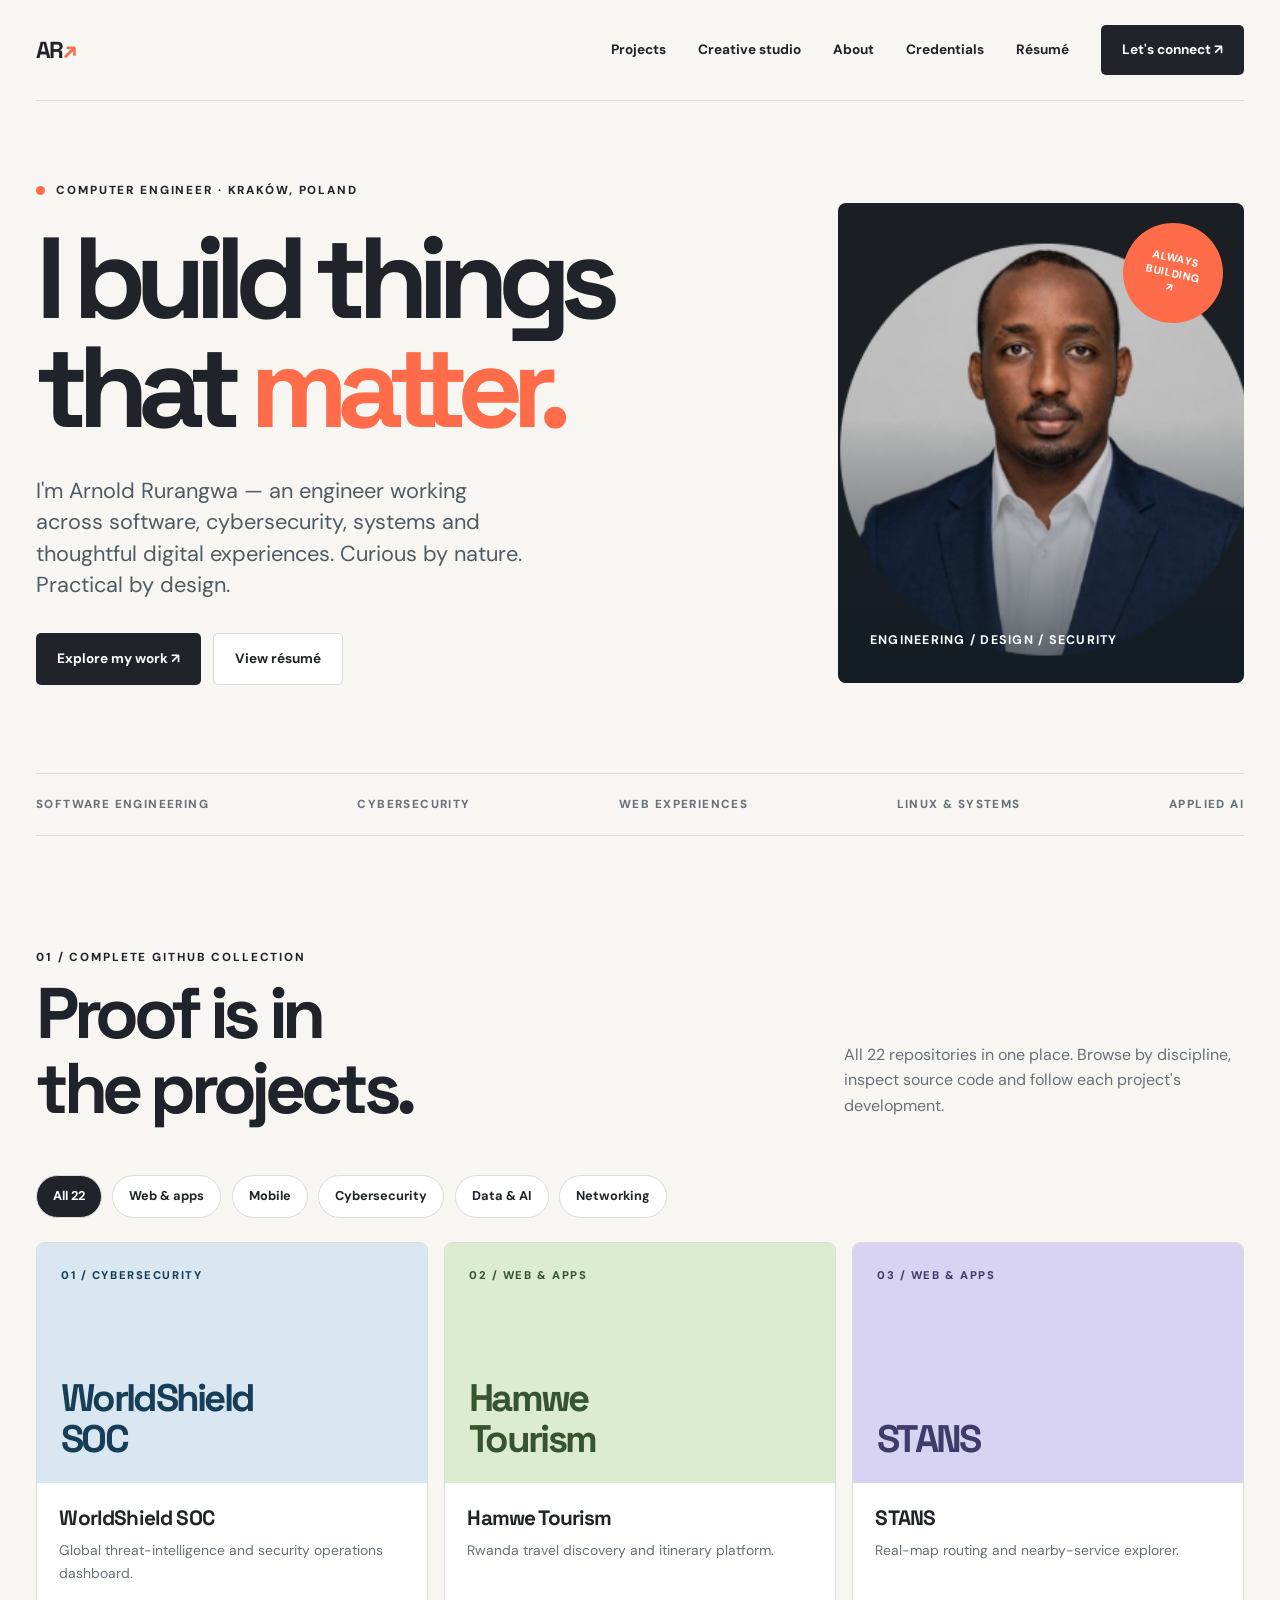
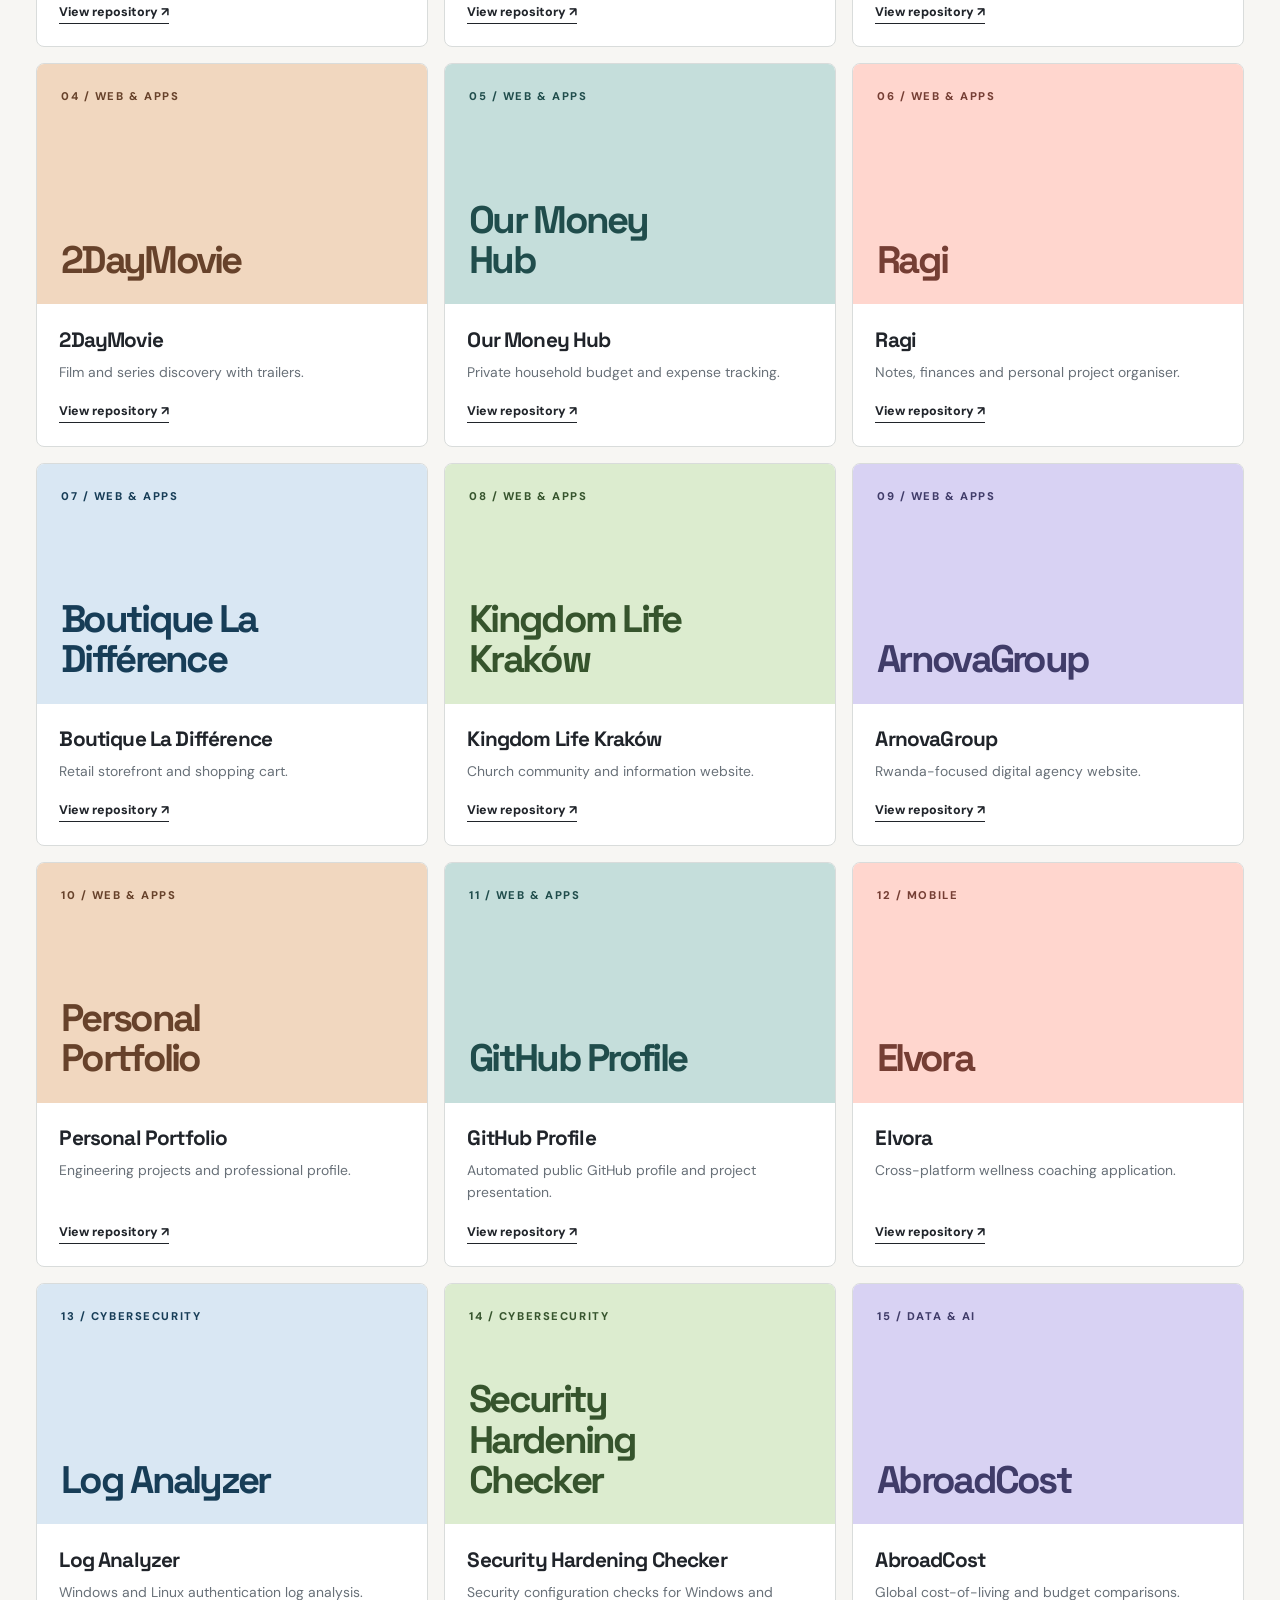
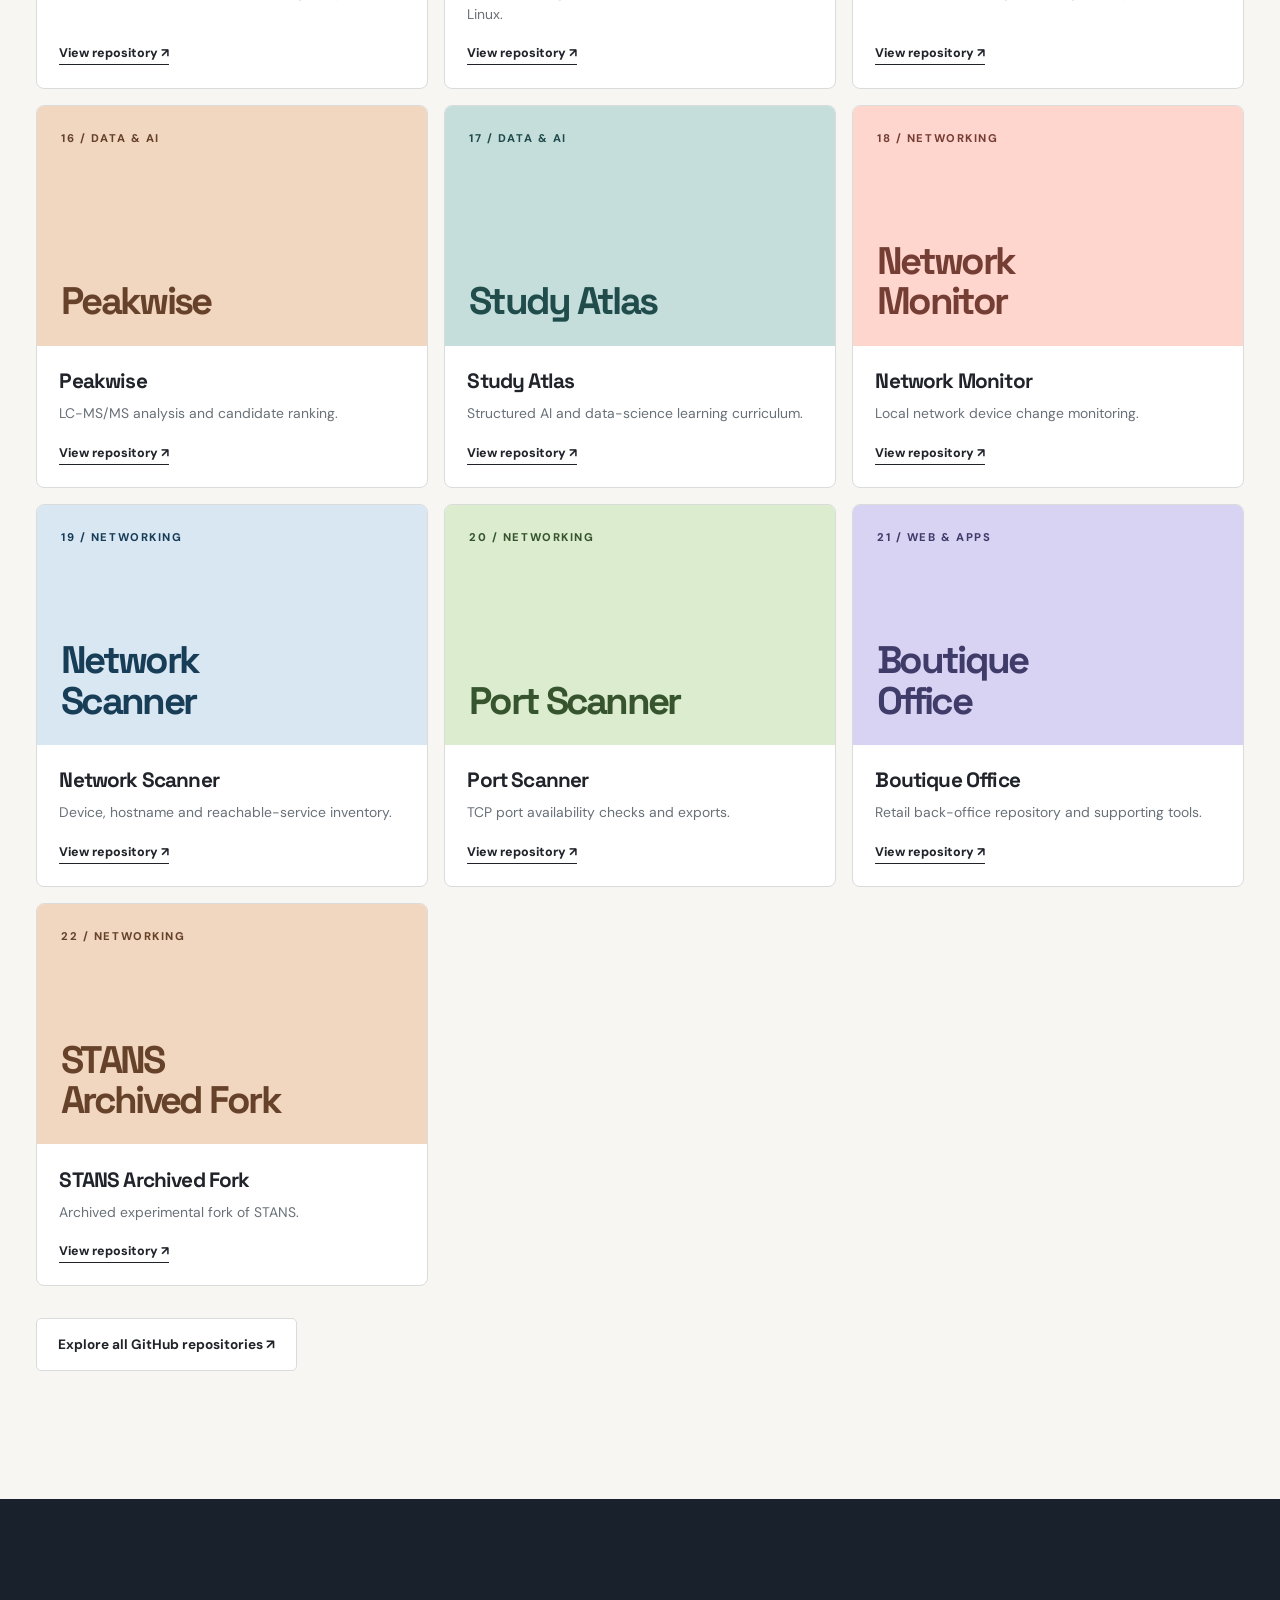
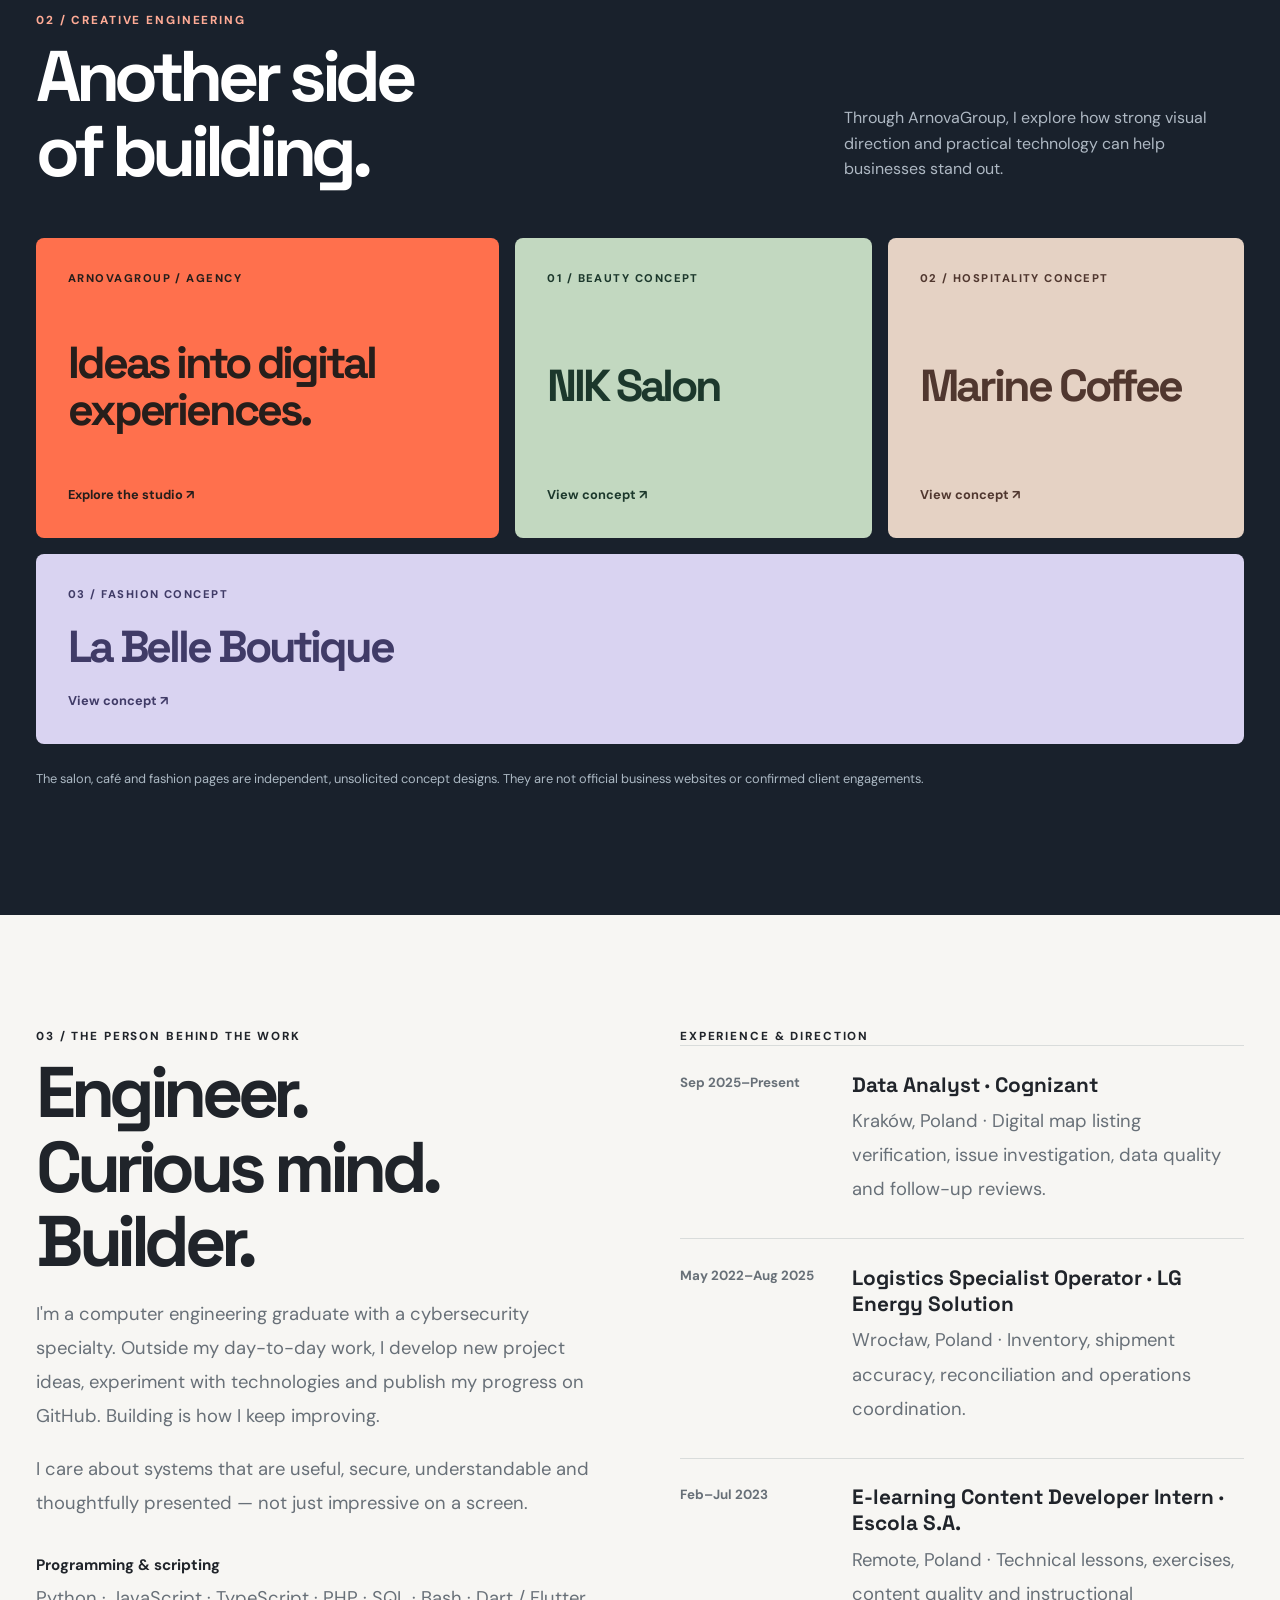
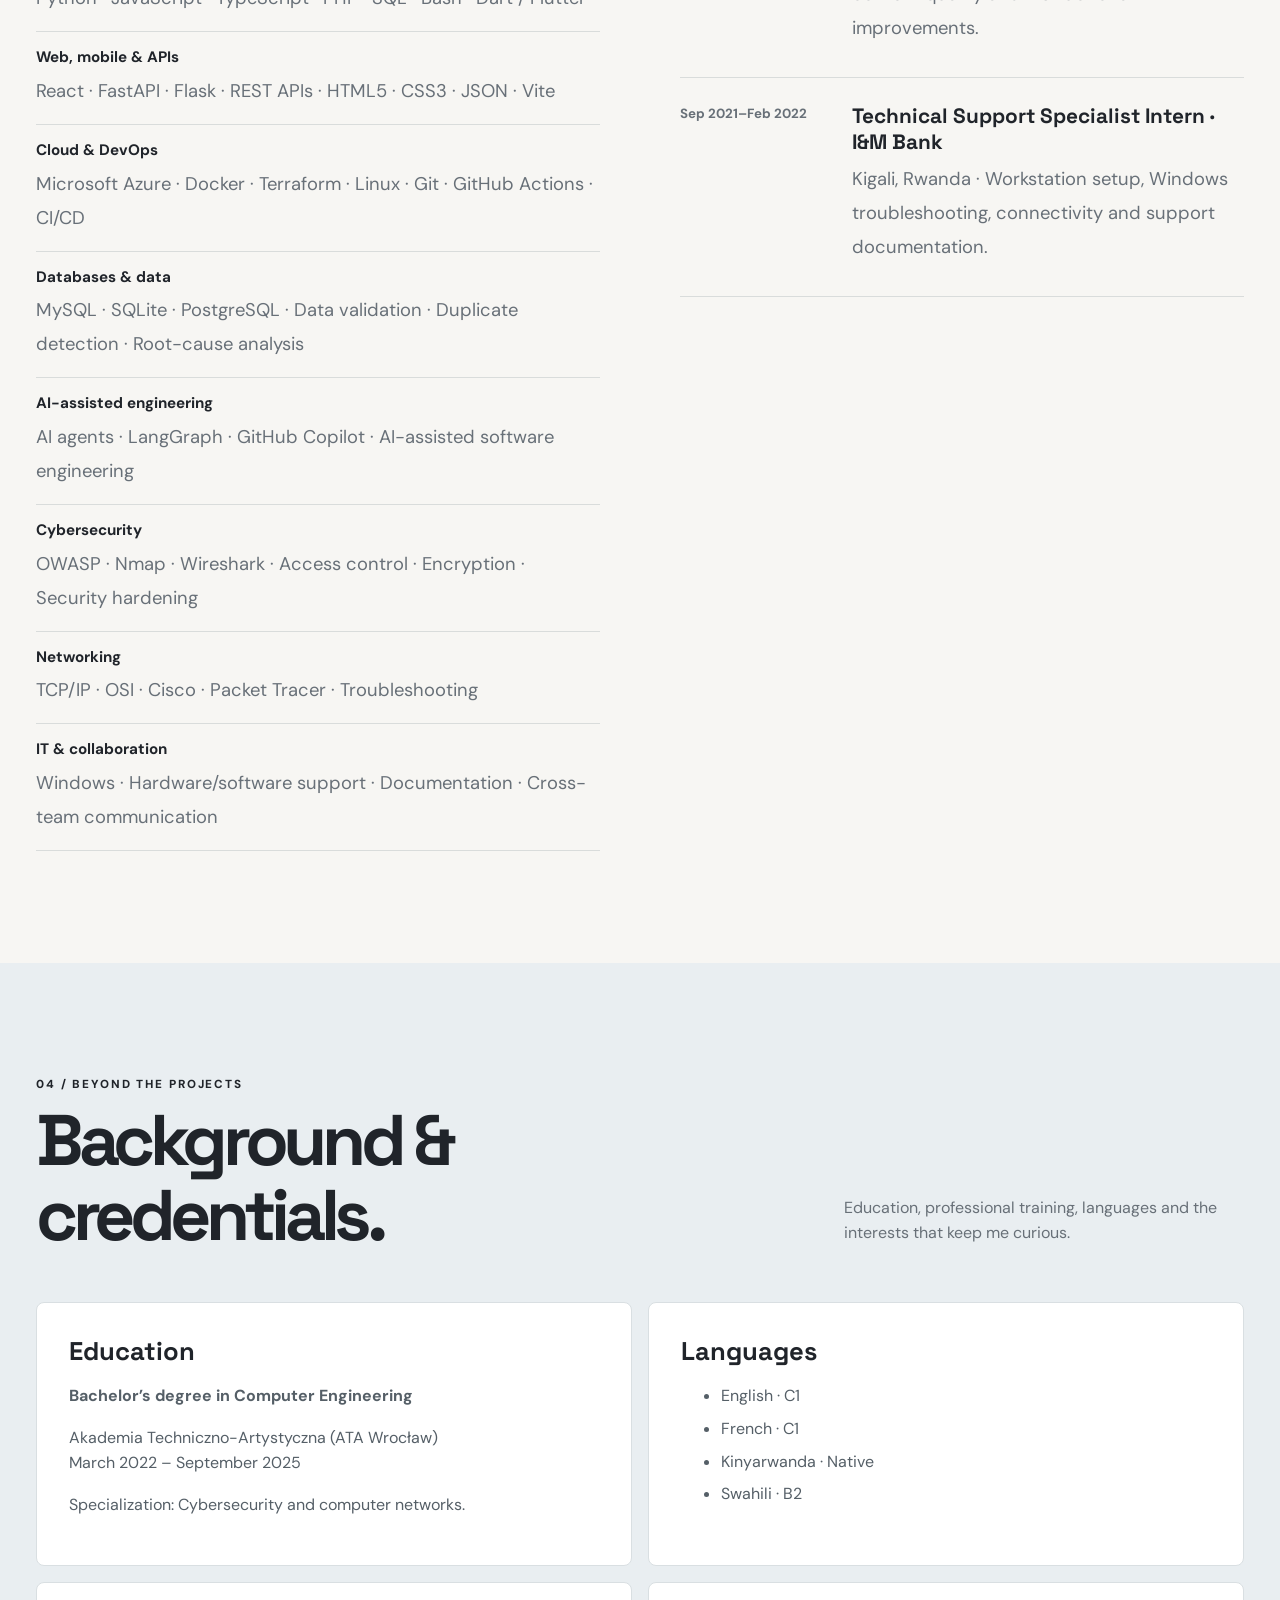
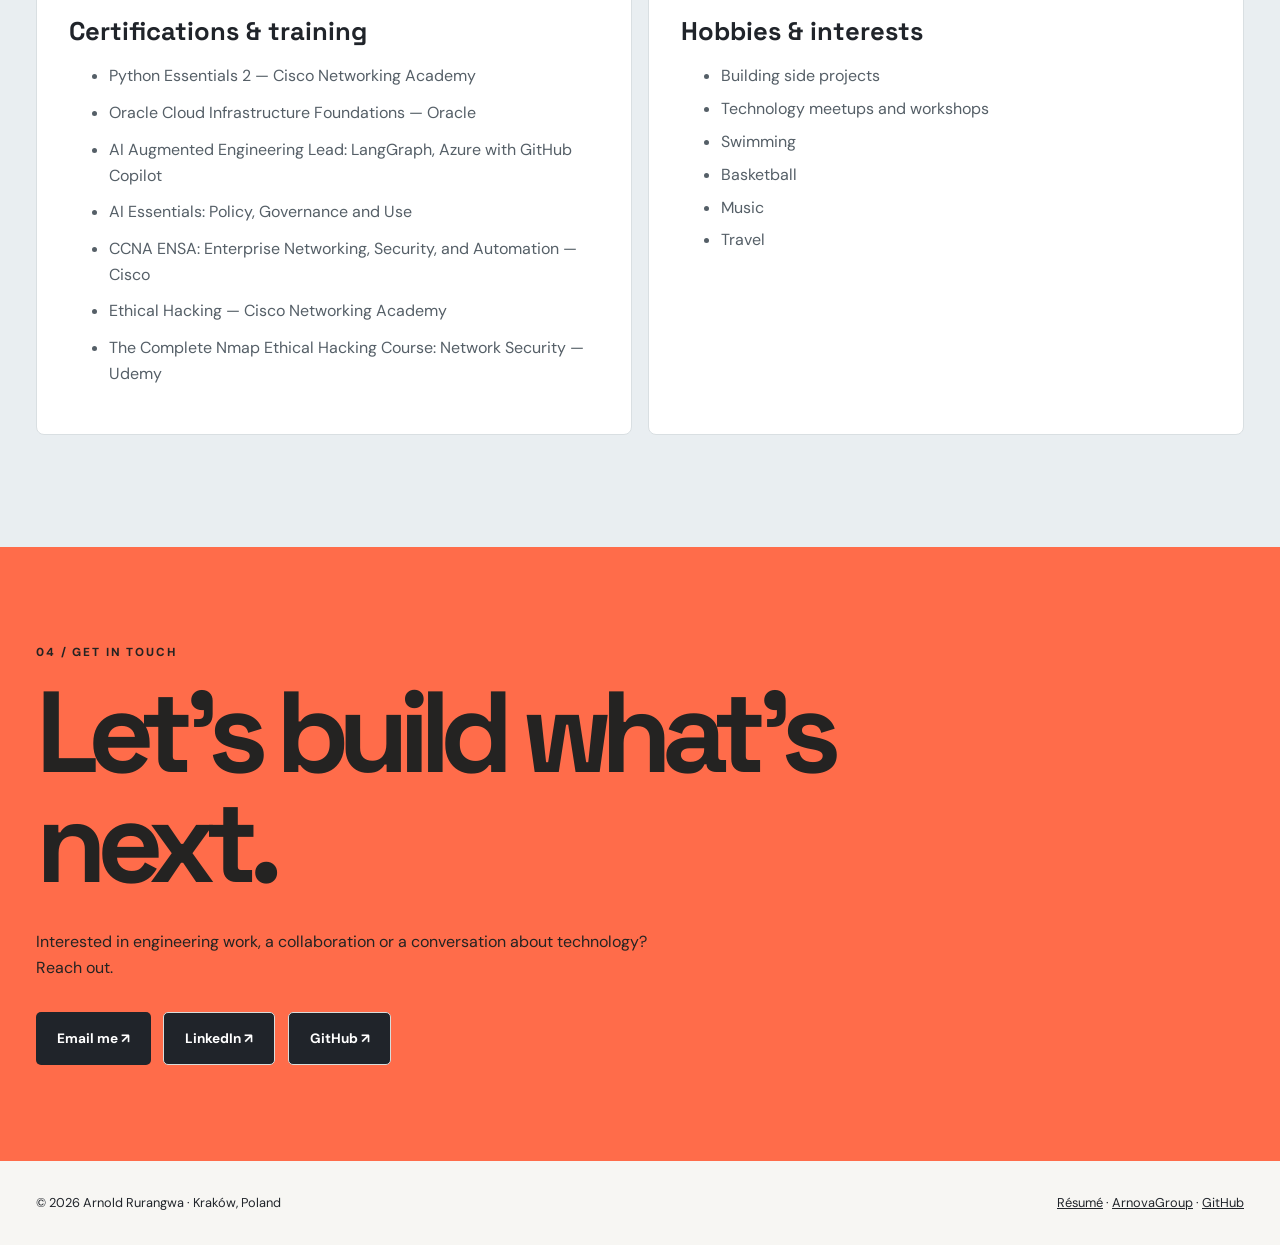
==== index.html @ db5818a6 "feat: complete 22-project portfolio, verified CV experience, skills, education, certificates and int" ====
<!doctype html><html lang="en"><head><meta charset="utf-8"><meta name="viewport" content="width=device-width,initial-scale=1"><meta name="theme-color" content="#f7f6f3"><meta name="description" content="Arnold Rurangwa — computer engineer, software builder and cybersecurity-focused problem solver in Kraków."><meta name="referrer" content="strict-origin-when-cross-origin"><title>Arnold Rurangwa — Engineer, builder, problem solver</title><link rel="icon" href="./assets/logo.png"><link rel="canonical" href="https://arnold-rg.github.io/arnold-portfolio/"><meta property="og:title" content="Arnold Rurangwa — Engineer & Builder"><meta property="og:description" content="Software engineering, security and digital products. Explore selected work and experience.">
<style>.filters{display:flex;flex-wrap:wrap;gap:.65rem;margin:0 0 1.5rem}.filter{border:1px solid var(--line);border-radius:100px;background:white;color:var(--ink);padding:.65rem 1rem;font-weight:700;font-size:.8rem}.filter.active,.filter:hover{background:var(--ink);color:white}.project[hidden]{display:none}.skill-groups{display:grid;gap:.75rem;margin-top:2rem}.skill-group{border-bottom:1px solid var(--line);padding-bottom:.75rem}.skill-group strong{font-size:.95rem}.skill-group p{font-size:.87rem;margin:.25rem 0}.extras{background:#e9eef1}.extra-grid{display:grid;grid-template-columns:repeat(2,1fr);gap:1rem}.extra-panel{background:white;border:1px solid #d9dfe2;border-radius:8px;padding:2rem}.extra-panel h3{font:700 1.6rem 'Space Grotesk';margin:0 0 1rem}.extra-panel p,.extra-panel li{color:#555f67}.extra-panel li{margin:.45rem 0}.certificates li{margin:.7rem 0}@media(max-width:650px){.extra-grid{grid-template-columns:1fr}.extra-panel{padding:1.4rem}}</style><style>
@import url('https://fonts.googleapis.com/css2?family=DM+Sans:wght@400;500;600;700&family=Space+Grotesk:wght@400;500;600;700&display=swap');
:root{--bg:#f7f6f3;--ink:#20242a;--muted:#687078;--line:#d9dcdb;--accent:#ff6c4a;--navy:#19212c;--blue:#d9e8fa}*{box-sizing:border-box}html{scroll-behavior:smooth}body{margin:0;background:var(--bg);color:var(--ink);font:400 16px/1.6 'DM Sans',Arial,sans-serif}a{color:inherit;text-decoration:none}button{font:inherit;cursor:pointer}img{display:block;max-width:100%}.wrap{width:min(1300px,calc(100% - 72px));margin:auto}.skip{position:absolute;left:-9999px}.skip:focus{left:1rem;top:1rem;padding:1rem;background:white;z-index:5}.nav{display:flex;align-items:center;justify-content:space-between;gap:2rem;padding:1.55rem 0;border-bottom:1px solid var(--line)}.mark{font:700 1.45rem 'Space Grotesk';letter-spacing:-.07em}.mark span{color:var(--accent)}.nav-links{display:flex;gap:2rem;align-items:center;font-size:.85rem;font-weight:700}.nav-links a:hover{color:#d95536}.button{display:inline-flex;align-items:center;justify-content:center;gap:.5rem;background:var(--ink);color:#fff;border-radius:5px;padding:.9rem 1.3rem;font-size:.85rem;font-weight:700;transition:transform .2s}.button:hover{transform:translateY(-3px)}.button-light{background:white;color:var(--ink);border:1px solid var(--line)}.hero{padding:5rem 0 5.5rem}.eyebrow{font-size:.73rem;font-weight:800;text-transform:uppercase;letter-spacing:.16em;display:flex;align-items:center;gap:.7rem}.signal{width:9px;height:9px;background:var(--accent);border-radius:50%}.hero-grid{display:grid;grid-template-columns:1.3fr .7fr;gap:3rem;align-items:center}.hero h1{font:700 clamp(4.2rem,9vw,9.5rem)/.95 'Space Grotesk',Arial,sans-serif;letter-spacing:-.095em;margin:1.5rem 0 2rem}.hero h1 span{color:var(--accent)}.hero-lede{font-size:clamp(1.12rem,1.7vw,1.5rem);max-width:31rem;line-height:1.45;color:#515b63}.hero-actions{display:flex;flex-wrap:wrap;gap:.8rem;margin-top:2rem}.portrait-frame{position:relative;background:#d8e7ec;border-radius:8px;overflow:hidden;min-height:480px;display:flex;align-items:end}.portrait-frame img{width:100%;height:100%;min-height:480px;object-fit:cover;object-position:center top;position:absolute;inset:0}.portrait-frame:after{content:"";position:absolute;inset:45% 0 0;background:linear-gradient(transparent,#111b25bb)}.portrait-label{position:relative;z-index:1;color:white;padding:2rem;font-size:.78rem;font-weight:700;letter-spacing:.1em;text-transform:uppercase}.hero-stamp{position:absolute;z-index:2;right:1.3rem;top:1.3rem;background:var(--accent);color:#fff;border-radius:100px;width:100px;height:100px;display:grid;place-items:center;text-align:center;transform:rotate(12deg);font-size:.67rem;line-height:1.35;letter-spacing:.07em;font-weight:800}.ticker{display:flex;justify-content:space-between;gap:1rem;flex-wrap:wrap;border-block:1px solid var(--line);padding:1.3rem 0;font-size:.73rem;font-weight:800;letter-spacing:.12em;text-transform:uppercase;color:var(--muted)}.section{padding:7rem 0}.section-top{display:flex;align-items:end;justify-content:space-between;gap:3rem;margin-bottom:2.5rem}.section h2{font:700 clamp(3rem,5.6vw,6rem)/1.04 'Space Grotesk';letter-spacing:-.075em;margin:.6rem 0}.section-top p{max-width:25rem;color:var(--muted)}.projects{display:grid;grid-template-columns:repeat(3,minmax(0,1fr));gap:1rem}.project{display:flex;flex-direction:column;border:1px solid var(--line);border-radius:8px;overflow:hidden;background:white;transition:transform .2s,box-shadow .2s}.project:hover{transform:translateY(-5px);box-shadow:0 18px 40px #20242a12}.project-art{min-height:240px;padding:1.5rem;display:flex;flex-direction:column;justify-content:space-between;overflow:hidden}.project-art small{font-weight:800;font-size:.7rem;letter-spacing:.14em}.project-art strong{font:700 clamp(2.2rem,3vw,3.8rem)/1.05 'Space Grotesk';letter-spacing:-.07em;max-width:10ch}.c1{background:#d9e7f3;color:#173d57}.c2{background:#dceccf;color:#36542d}.c3{background:#d8d2f3;color:#403c69}.c4{background:#f1d7bf;color:#67422b}.c5{background:#c5dedb;color:#204d4c}.c6{background:#ffd6ce;color:#753e34}.project-body{padding:1.4rem;flex:1;display:flex;flex-direction:column}.project-body h3{font:700 1.3rem 'Space Grotesk';letter-spacing:-.04em;margin:0}.project-body p{font-size:.87rem;color:var(--muted);margin:.5rem 0 1.2rem}.project-actions{margin-top:auto;display:flex;gap:1rem;font-size:.78rem;font-weight:800}.project-actions a{border-bottom:1px solid currentColor}.dark{background:var(--navy);color:white}.dark .section-top p,.dark .lede{color:#aeb8c3}.dark .eyebrow{color:#ffab96}.studio-grid{display:grid;grid-template-columns:1.3fr 1fr 1fr;gap:1rem}.studio-card{display:flex;flex-direction:column;justify-content:space-between;min-height:300px;border-radius:8px;padding:2rem;transition:transform .2s}.studio-card:hover{transform:translateY(-5px)}.studio-card small{font-size:.7rem;font-weight:800;letter-spacing:.13em;text-transform:uppercase}.studio-card strong{font:700 clamp(2rem,3.5vw,4.3rem)/1.04 'Space Grotesk';letter-spacing:-.07em}.studio-card span{font-size:.8rem;font-weight:700}.studio-card:nth-child(1){background:#ff704d;color:#261e1b}.studio-card:nth-child(2){background:#c2d8c0;color:#1c382c}.studio-card:nth-child(3){background:#e5d2c4;color:#50372f}.studio-card:nth-child(4){background:#d9d3f1;color:#403b67;grid-column:span 3;min-height:190px}.disclosure{color:#abb8c3;font-size:.8rem;margin-top:1.6rem}.about-grid{display:grid;grid-template-columns:1fr 1fr;gap:5rem}.about-grid p{font-size:1.15rem;color:var(--muted);line-height:1.85}.skill-list{display:flex;flex-wrap:wrap;gap:.6rem;margin-top:2rem}.skill-list span{padding:.65rem 1rem;border:1px solid var(--line);border-radius:4px;font-size:.8rem;font-weight:700}.timeline{border-top:1px solid var(--line)}.timeline-row{display:grid;grid-template-columns:150px 1fr;gap:1.4rem;padding:1.6rem 0;border-bottom:1px solid var(--line)}.timeline-row small{color:var(--muted);font-weight:700}.timeline-row h3{font:700 1.3rem 'Space Grotesk';margin:0}.timeline-row p{margin:.4rem 0;color:var(--muted)}.contact{background:var(--accent);color:#242322;padding:6rem 0}.contact h2{font:700 clamp(4rem,9vw,10rem)/.95 'Space Grotesk';letter-spacing:-.09em;margin:1rem 0 2rem;max-width:12ch}.contact .button{background:#20242a;color:white}.contact p{max-width:40rem}.footer{display:flex;justify-content:space-between;gap:2rem;flex-wrap:wrap;padding:2rem 0;font-size:.8rem}.footer a{text-decoration:underline}a:focus-visible{outline:3px solid #236bff;outline-offset:4px}@media(max-width:980px){.hero-grid,.about-grid{grid-template-columns:1fr 1fr;gap:2rem}.projects{grid-template-columns:repeat(2,1fr)}.studio-grid{grid-template-columns:repeat(2,1fr)}.studio-card:nth-child(4){grid-column:span 2}}@media(max-width:650px){.wrap{width:calc(100% - 32px)}.nav-links a:not(.button){display:none}.nav-links{gap:.7rem}.hero-grid,.about-grid,.projects,.studio-grid{grid-template-columns:1fr}.hero{padding:3rem 0}.hero h1{font-size:clamp(3.6rem,15vw,6rem)}.portrait-frame,.portrait-frame img{min-height:360px}.section{padding:4rem 0}.section-top{flex-direction:column;align-items:start;gap:1rem}.studio-card:nth-child(4){grid-column:auto}.studio-card{min-height:250px}.timeline-row{grid-template-columns:1fr;gap:.4rem}.contact{padding:4rem 0}.contact h2{font-size:clamp(3.5rem,13vw,6rem)}}@media(prefers-reduced-motion:reduce){html{scroll-behavior:auto}*,*:before,*:after{transition:none!important;animation:none!important}}
</style></head><body><a class="skip" href="#main">Skip to content</a><header class="wrap nav"><a class="mark" href="#top">AR<span>↗</span></a><nav class="nav-links" aria-label="Main navigation"><a href="#work">Projects</a><a href="#creative">Creative studio</a><a href="#about">About</a><a href="#credentials">Credentials</a><a href="./resume.html">Résumé</a><a class="button" href="#contact">Let's connect ↗</a></nav></header><main id="main"><section class="wrap hero" id="top"><div class="eyebrow"><span class="signal"></span>Computer engineer · Kraków, Poland</div><div class="hero-grid"><div><h1>I build things that <span>matter.</span></h1><p class="hero-lede">I'm Arnold Rurangwa — an engineer working across software, cybersecurity, systems and thoughtful digital experiences. Curious by nature. Practical by design.</p><div class="hero-actions"><a class="button" href="#work">Explore my work ↗</a><a class="button button-light" href="./resume.html">View résumé</a></div></div><div class="portrait-frame"><img src="./assets/portrait.png" alt="Portrait of Arnold Rurangwa" loading="eager"><div class="hero-stamp">ALWAYS<br>BUILDING<br>↗</div><div class="portrait-label">Engineering / Design / Security</div></div></div></section><div class="wrap ticker"><span>Software engineering</span><span>Cybersecurity</span><span>Web experiences</span><span>Linux & systems</span><span>Applied AI</span></div><section class="wrap section" id="work"><div class="section-top"><div><div class="eyebrow">01 / Complete GitHub collection</div><h2>Proof is in<br>the projects.</h2></div><p>All 22 repositories in one place. Browse by discipline, inspect source code and follow each project's development.</p></div><div class="filters" role="group" aria-label="Filter projects"><button class="filter active" type="button" data-filter="All" aria-pressed="true">All 22</button><button class="filter" type="button" data-filter="Web & apps" aria-pressed="false">Web & apps</button><button class="filter" type="button" data-filter="Mobile" aria-pressed="false">Mobile</button><button class="filter" type="button" data-filter="Cybersecurity" aria-pressed="false">Cybersecurity</button><button class="filter" type="button" data-filter="Data & AI" aria-pressed="false">Data & AI</button><button class="filter" type="button" data-filter="Networking" aria-pressed="false">Networking</button></div><div class="projects"><article class="project" data-category="Cybersecurity"><div class="project-art c1"><small>01 / CYBERSECURITY</small><strong>WorldShield SOC</strong></div><div class="project-body"><h3>WorldShield SOC</h3><p>Global threat-intelligence and security operations dashboard.</p><div class="project-actions"><a href="https://github.com/Arnold-RG/worldshield-soc" target="_blank" rel="noopener noreferrer">View repository ↗</a></div></div></article><article class="project" data-category="Web &amp; apps"><div class="project-art c2"><small>02 / WEB &amp; APPS</small><strong>Hamwe Tourism</strong></div><div class="project-body"><h3>Hamwe Tourism</h3><p>Rwanda travel discovery and itinerary platform.</p><div class="project-actions"><a href="https://github.com/Arnold-RG/hamwe" target="_blank" rel="noopener noreferrer">View repository ↗</a></div></div></article><article class="project" data-category="Web &amp; apps"><div class="project-art c3"><small>03 / WEB &amp; APPS</small><strong>STANS</strong></div><div class="project-body"><h3>STANS</h3><p>Real-map routing and nearby-service explorer.</p><div class="project-actions"><a href="https://github.com/Arnold-RG/STANS" target="_blank" rel="noopener noreferrer">View repository ↗</a></div></div></article><article class="project" data-category="Web &amp; apps"><div class="project-art c4"><small>04 / WEB &amp; APPS</small><strong>2DayMovie</strong></div><div class="project-body"><h3>2DayMovie</h3><p>Film and series discovery with trailers.</p><div class="project-actions"><a href="https://github.com/Arnold-RG/2daymovie" target="_blank" rel="noopener noreferrer">View repository ↗</a></div></div></article><article class="project" data-category="Web &amp; apps"><div class="project-art c5"><small>05 / WEB &amp; APPS</small><strong>Our Money Hub</strong></div><div class="project-body"><h3>Our Money Hub</h3><p>Private household budget and expense tracking.</p><div class="project-actions"><a href="https://github.com/Arnold-RG/our-money-hub" target="_blank" rel="noopener noreferrer">View repository ↗</a></div></div></article><article class="project" data-category="Web &amp; apps"><div class="project-art c6"><small>06 / WEB &amp; APPS</small><strong>Ragi</strong></div><div class="project-body"><h3>Ragi</h3><p>Notes, finances and personal project organiser.</p><div class="project-actions"><a href="https://github.com/Arnold-RG/ragi" target="_blank" rel="noopener noreferrer">View repository ↗</a></div></div></article><article class="project" data-category="Web &amp; apps"><div class="project-art c1"><small>07 / WEB &amp; APPS</small><strong>Boutique La Différence</strong></div><div class="project-body"><h3>Boutique La Différence</h3><p>Retail storefront and shopping cart.</p><div class="project-actions"><a href="https://github.com/Arnold-RG/Boutique-la-difference" target="_blank" rel="noopener noreferrer">View repository ↗</a></div></div></article><article class="project" data-category="Web &amp; apps"><div class="project-art c2"><small>08 / WEB &amp; APPS</small><strong>Kingdom Life Kraków</strong></div><div class="project-body"><h3>Kingdom Life Kraków</h3><p>Church community and information website.</p><div class="project-actions"><a href="https://github.com/Arnold-RG/kingdom-life-krakow" target="_blank" rel="noopener noreferrer">View repository ↗</a></div></div></article><article class="project" data-category="Web &amp; apps"><div class="project-art c3"><small>09 / WEB &amp; APPS</small><strong>ArnovaGroup</strong></div><div class="project-body"><h3>ArnovaGroup</h3><p>Rwanda-focused digital agency website.</p><div class="project-actions"><a href="https://github.com/Arnold-RG/vira" target="_blank" rel="noopener noreferrer">View repository ↗</a></div></div></article><article class="project" data-category="Web &amp; apps"><div class="project-art c4"><small>10 / WEB &amp; APPS</small><strong>Personal Portfolio</strong></div><div class="project-body"><h3>Personal Portfolio</h3><p>Engineering projects and professional profile.</p><div class="project-actions"><a href="https://github.com/Arnold-RG/arnold-portfolio" target="_blank" rel="noopener noreferrer">View repository ↗</a></div></div></article><article class="project" data-category="Web &amp; apps"><div class="project-art c5"><small>11 / WEB &amp; APPS</small><strong>GitHub Profile</strong></div><div class="project-body"><h3>GitHub Profile</h3><p>Automated public GitHub profile and project presentation.</p><div class="project-actions"><a href="https://github.com/Arnold-RG/Arnold-RG" target="_blank" rel="noopener noreferrer">View repository ↗</a></div></div></article><article class="project" data-category="Mobile"><div class="project-art c6"><small>12 / MOBILE</small><strong>Elvora</strong></div><div class="project-body"><h3>Elvora</h3><p>Cross-platform wellness coaching application.</p><div class="project-actions"><a href="https://github.com/Arnold-RG/elvora" target="_blank" rel="noopener noreferrer">View repository ↗</a></div></div></article><article class="project" data-category="Cybersecurity"><div class="project-art c1"><small>13 / CYBERSECURITY</small><strong>Log Analyzer</strong></div><div class="project-body"><h3>Log Analyzer</h3><p>Windows and Linux authentication log analysis.</p><div class="project-actions"><a href="https://github.com/Arnold-RG/log-analyzer" target="_blank" rel="noopener noreferrer">View repository ↗</a></div></div></article><article class="project" data-category="Cybersecurity"><div class="project-art c2"><small>14 / CYBERSECURITY</small><strong>Security Hardening Checker</strong></div><div class="project-body"><h3>Security Hardening Checker</h3><p>Security configuration checks for Windows and Linux.</p><div class="project-actions"><a href="https://github.com/Arnold-RG/security-hardening-checker" target="_blank" rel="noopener noreferrer">View repository ↗</a></div></div></article><article class="project" data-category="Data &amp; AI"><div class="project-art c3"><small>15 / DATA &amp; AI</small><strong>AbroadCost</strong></div><div class="project-body"><h3>AbroadCost</h3><p>Global cost-of-living and budget comparisons.</p><div class="project-actions"><a href="https://github.com/Arnold-RG/AbroadCost" target="_blank" rel="noopener noreferrer">View repository ↗</a></div></div></article><article class="project" data-category="Data &amp; AI"><div class="project-art c4"><small>16 / DATA &amp; AI</small><strong>Peakwise</strong></div><div class="project-body"><h3>Peakwise</h3><p>LC-MS/MS analysis and candidate ranking.</p><div class="project-actions"><a href="https://github.com/Arnold-RG/peakwise" target="_blank" rel="noopener noreferrer">View repository ↗</a></div></div></article><article class="project" data-category="Data &amp; AI"><div class="project-art c5"><small>17 / DATA &amp; AI</small><strong>Study Atlas</strong></div><div class="project-body"><h3>Study Atlas</h3><p>Structured AI and data-science learning curriculum.</p><div class="project-actions"><a href="https://github.com/Arnold-RG/study-atlas" target="_blank" rel="noopener noreferrer">View repository ↗</a></div></div></article><article class="project" data-category="Networking"><div class="project-art c6"><small>18 / NETWORKING</small><strong>Network Monitor</strong></div><div class="project-body"><h3>Network Monitor</h3><p>Local network device change monitoring.</p><div class="project-actions"><a href="https://github.com/Arnold-RG/network-monitor" target="_blank" rel="noopener noreferrer">View repository ↗</a></div></div></article><article class="project" data-category="Networking"><div class="project-art c1"><small>19 / NETWORKING</small><strong>Network Scanner</strong></div><div class="project-body"><h3>Network Scanner</h3><p>Device, hostname and reachable-service inventory.</p><div class="project-actions"><a href="https://github.com/Arnold-RG/network-scanner" target="_blank" rel="noopener noreferrer">View repository ↗</a></div></div></article><article class="project" data-category="Networking"><div class="project-art c2"><small>20 / NETWORKING</small><strong>Port Scanner</strong></div><div class="project-body"><h3>Port Scanner</h3><p>TCP port availability checks and exports.</p><div class="project-actions"><a href="https://github.com/Arnold-RG/port-scanner" target="_blank" rel="noopener noreferrer">View repository ↗</a></div></div></article><article class="project" data-category="Web &amp; apps"><div class="project-art c3"><small>21 / WEB &amp; APPS</small><strong>Boutique Office</strong></div><div class="project-body"><h3>Boutique Office</h3><p>Retail back-office repository and supporting tools.</p><div class="project-actions"><a href="https://github.com/Arnold-RG/boutique-la-difference-office" target="_blank" rel="noopener noreferrer">View repository ↗</a></div></div></article><article class="project" data-category="Networking"><div class="project-art c4"><small>22 / NETWORKING</small><strong>STANS Archived Fork</strong></div><div class="project-body"><h3>STANS Archived Fork</h3><p>Archived experimental fork of STANS.</p><div class="project-actions"><a href="https://github.com/Arnold-RG/STANS-archived-fork" target="_blank" rel="noopener noreferrer">View repository ↗</a></div></div></article></div><p style="margin-top:2rem"><a class="button button-light" href="https://github.com/Arnold-RG?tab=repositories">Explore all GitHub repositories ↗</a></p></section><section class="section dark" id="creative"><div class="wrap"><div class="section-top"><div><div class="eyebrow">02 / Creative engineering</div><h2>Another side<br>of building.</h2></div><p>Through ArnovaGroup, I explore how strong visual direction and practical technology can help businesses stand out.</p></div><div class="studio-grid"><a class="studio-card" href="https://arnold-rg.github.io/vira/"><small>ArnovaGroup / Agency</small><strong>Ideas into digital experiences.</strong><span>Explore the studio ↗</span></a><a class="studio-card" href="./demos/arnova/nik-salon.html"><small>01 / Beauty concept</small><strong>NIK Salon</strong><span>View concept ↗</span></a><a class="studio-card" href="./demos/arnova/marine-coffee.html"><small>02 / Hospitality concept</small><strong>Marine Coffee</strong><span>View concept ↗</span></a><a class="studio-card" href="./demos/arnova/la-belle-boutique.html"><small>03 / Fashion concept</small><strong>La Belle Boutique</strong><span>View concept ↗</span></a></div><p class="disclosure">The salon, café and fashion pages are independent, unsolicited concept designs. They are not official business websites or confirmed client engagements.</p></div></section><section class="wrap section about-grid" id="about"><div><div class="eyebrow">03 / The person behind the work</div><h2>Engineer.<br>Curious mind.<br>Builder.</h2><p>I'm a computer engineering graduate with a cybersecurity specialty. Outside my day-to-day work, I develop new project ideas, experiment with technologies and publish my progress on GitHub. Building is how I keep improving.</p><p>I care about systems that are useful, secure, understandable and thoughtfully presented — not just impressive on a screen.</p><div class="skill-groups"><div class="skill-group"><strong>Programming & scripting</strong><p>Python · JavaScript · TypeScript · PHP · SQL · Bash · Dart / Flutter</p></div><div class="skill-group"><strong>Web, mobile & APIs</strong><p>React · FastAPI · Flask · REST APIs · HTML5 · CSS3 · JSON · Vite</p></div><div class="skill-group"><strong>Cloud & DevOps</strong><p>Microsoft Azure · Docker · Terraform · Linux · Git · GitHub Actions · CI/CD</p></div><div class="skill-group"><strong>Databases & data</strong><p>MySQL · SQLite · PostgreSQL · Data validation · Duplicate detection · Root-cause analysis</p></div><div class="skill-group"><strong>AI-assisted engineering</strong><p>AI agents · LangGraph · GitHub Copilot · AI-assisted software engineering</p></div><div class="skill-group"><strong>Cybersecurity</strong><p>OWASP · Nmap · Wireshark · Access control · Encryption · Security hardening</p></div><div class="skill-group"><strong>Networking</strong><p>TCP/IP · OSI · Cisco · Packet Tracer · Troubleshooting</p></div><div class="skill-group"><strong>IT & collaboration</strong><p>Windows · Hardware/software support · Documentation · Cross-team communication</p></div></div></div><div><div class="eyebrow">Experience & direction</div><div class="timeline"><div class="timeline-row"><small>Sep 2025–Present</small><div><h3>Data Analyst · Cognizant</h3><p>Kraków, Poland · Digital map listing verification, issue investigation, data quality and follow-up reviews.</p></div></div><div class="timeline-row"><small>May 2022–Aug 2025</small><div><h3>Logistics Specialist Operator · LG Energy Solution</h3><p>Wrocław, Poland · Inventory, shipment accuracy, reconciliation and operations coordination.</p></div></div><div class="timeline-row"><small>Feb–Jul 2023</small><div><h3>E-learning Content Developer Intern · Escola S.A.</h3><p>Remote, Poland · Technical lessons, exercises, content quality and instructional improvements.</p></div></div><div class="timeline-row"><small>Sep 2021–Feb 2022</small><div><h3>Technical Support Specialist Intern · I&M Bank</h3><p>Kigali, Rwanda · Workstation setup, Windows troubleshooting, connectivity and support documentation.</p></div></div></div></div></section><section class="section extras" id="credentials"><div class="wrap"><div class="section-top"><div><div class="eyebrow">04 / Beyond the projects</div><h2>Background &<br>credentials.</h2></div><p>Education, professional training, languages and the interests that keep me curious.</p></div><div class="extra-grid"><article class="extra-panel"><h3>Education</h3><p><strong>Bachelor’s degree in Computer Engineering</strong></p><p>Akademia Techniczno-Artystyczna (ATA Wrocław)<br>March 2022 – September 2025</p><p>Specialization: Cybersecurity and computer networks.</p></article><article class="extra-panel"><h3>Languages</h3><ul><li>English · C1</li><li>French · C1</li><li>Kinyarwanda · Native</li><li>Swahili · B2</li></ul></article><article class="extra-panel certificates"><h3>Certifications & training</h3><ul><li>Python Essentials 2 — Cisco Networking Academy</li><li>Oracle Cloud Infrastructure Foundations — Oracle</li><li>AI Augmented Engineering Lead: LangGraph, Azure with GitHub Copilot</li><li>AI Essentials: Policy, Governance and Use</li><li>CCNA ENSA: Enterprise Networking, Security, and Automation — Cisco</li><li>Ethical Hacking — Cisco Networking Academy</li><li>The Complete Nmap Ethical Hacking Course: Network Security — Udemy</li></ul></article><article class="extra-panel"><h3>Hobbies & interests</h3><ul><li>Building side projects</li><li>Technology meetups and workshops</li><li>Swimming</li><li>Basketball</li><li>Music</li><li>Travel</li></ul></article></div></div></section><section class="contact" id="contact"><div class="wrap"><div class="eyebrow">04 / Get in touch</div><h2>Let's build what's next.</h2><p>Interested in engineering work, a collaboration or a conversation about technology? Reach out.</p><div class="hero-actions"><a class="button" href="mailto:rurangwaarnold32@gmail.com">Email me ↗</a><a class="button button-light" href="https://www.linkedin.com/in/rurangwa-arnold-53b90520b/">LinkedIn ↗</a><a class="button button-light" href="https://github.com/Arnold-RG">GitHub ↗</a></div></div></section></main><footer class="wrap footer"><span>© 2026 Arnold Rurangwa · Kraków, Poland</span><span><a href="./resume.html">Résumé</a> · <a href="https://arnold-rg.github.io/vira/">ArnovaGroup</a> · <a href="https://github.com/Arnold-RG">GitHub</a></span></footer><script>document.querySelectorAll('.filter').forEach(b=>b.addEventListener('click',()=>{document.querySelectorAll('.filter').forEach(x=>{x.classList.toggle('active',x===b);x.setAttribute('aria-pressed',String(x===b))});document.querySelectorAll('.project[data-category]').forEach(c=>{c.hidden=b.dataset.filter!=='All'&&c.dataset.category!==b.dataset.filter})}));</script></body></html>
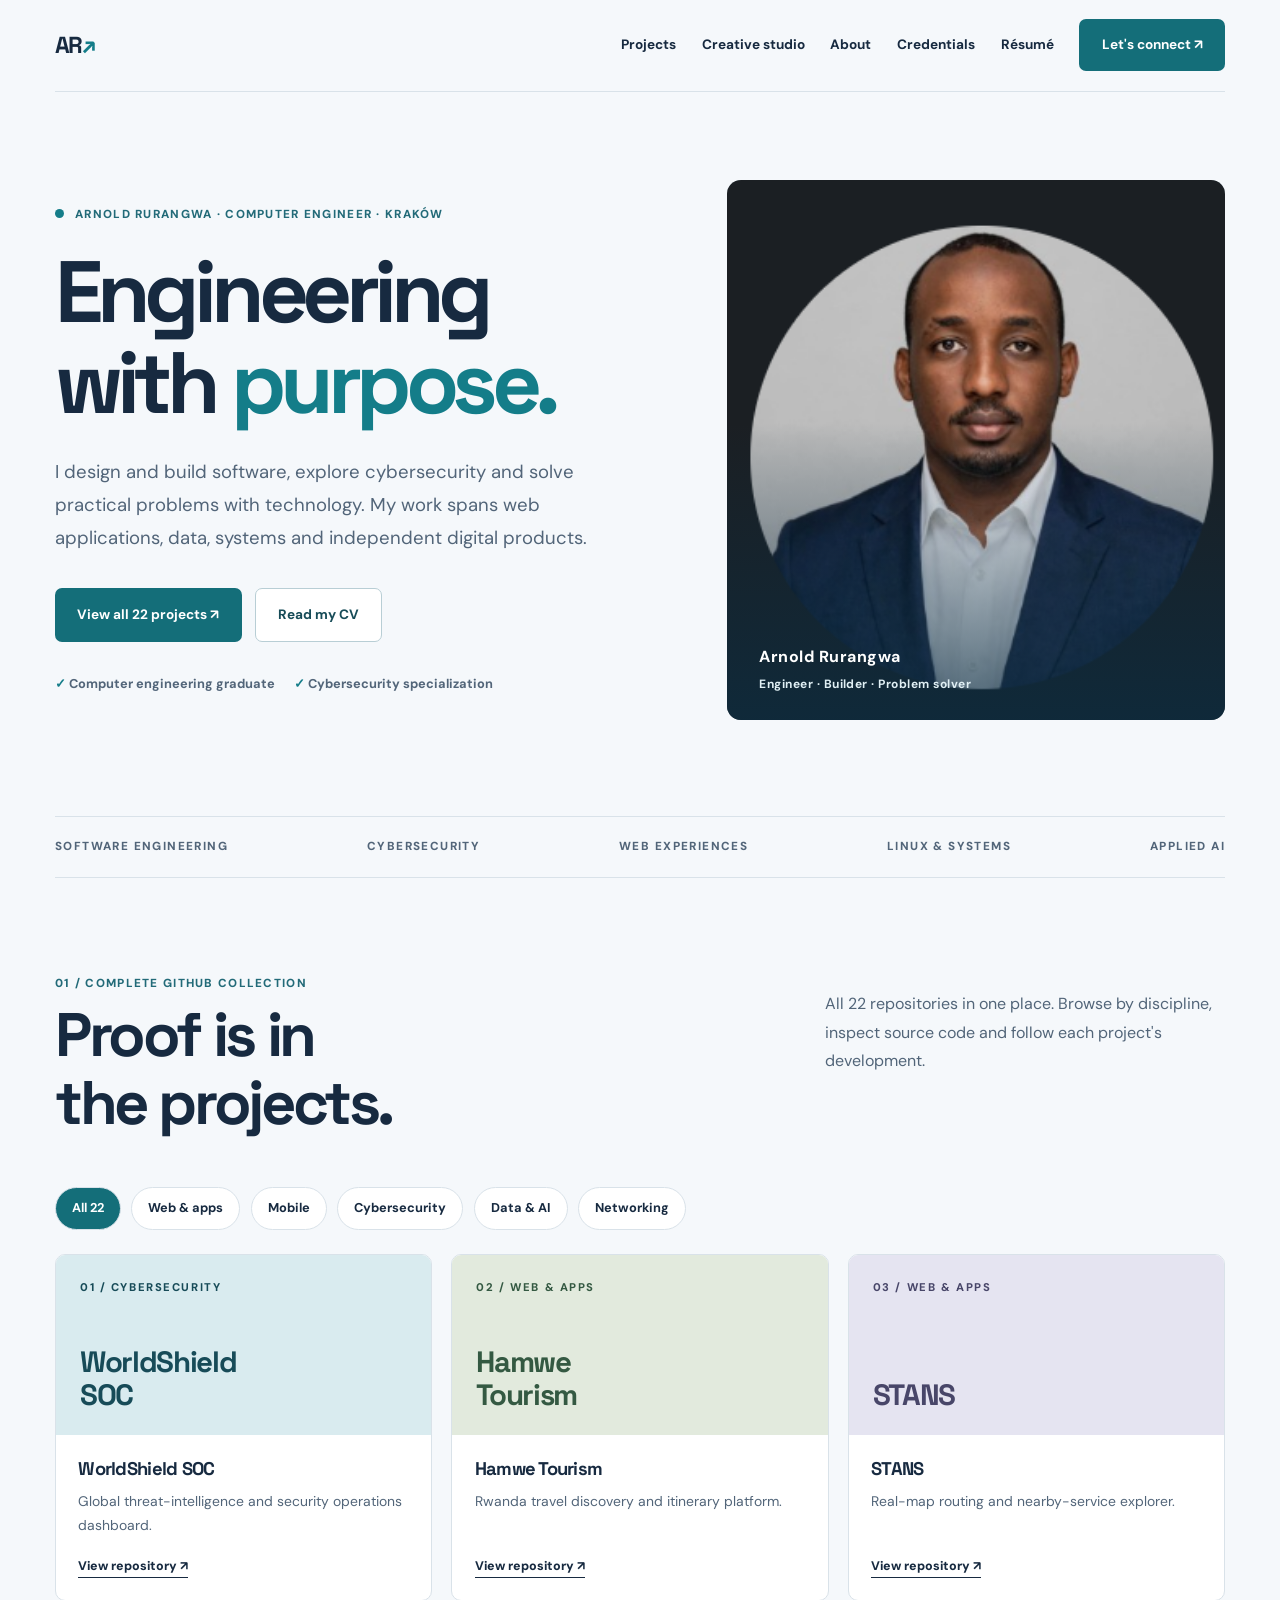
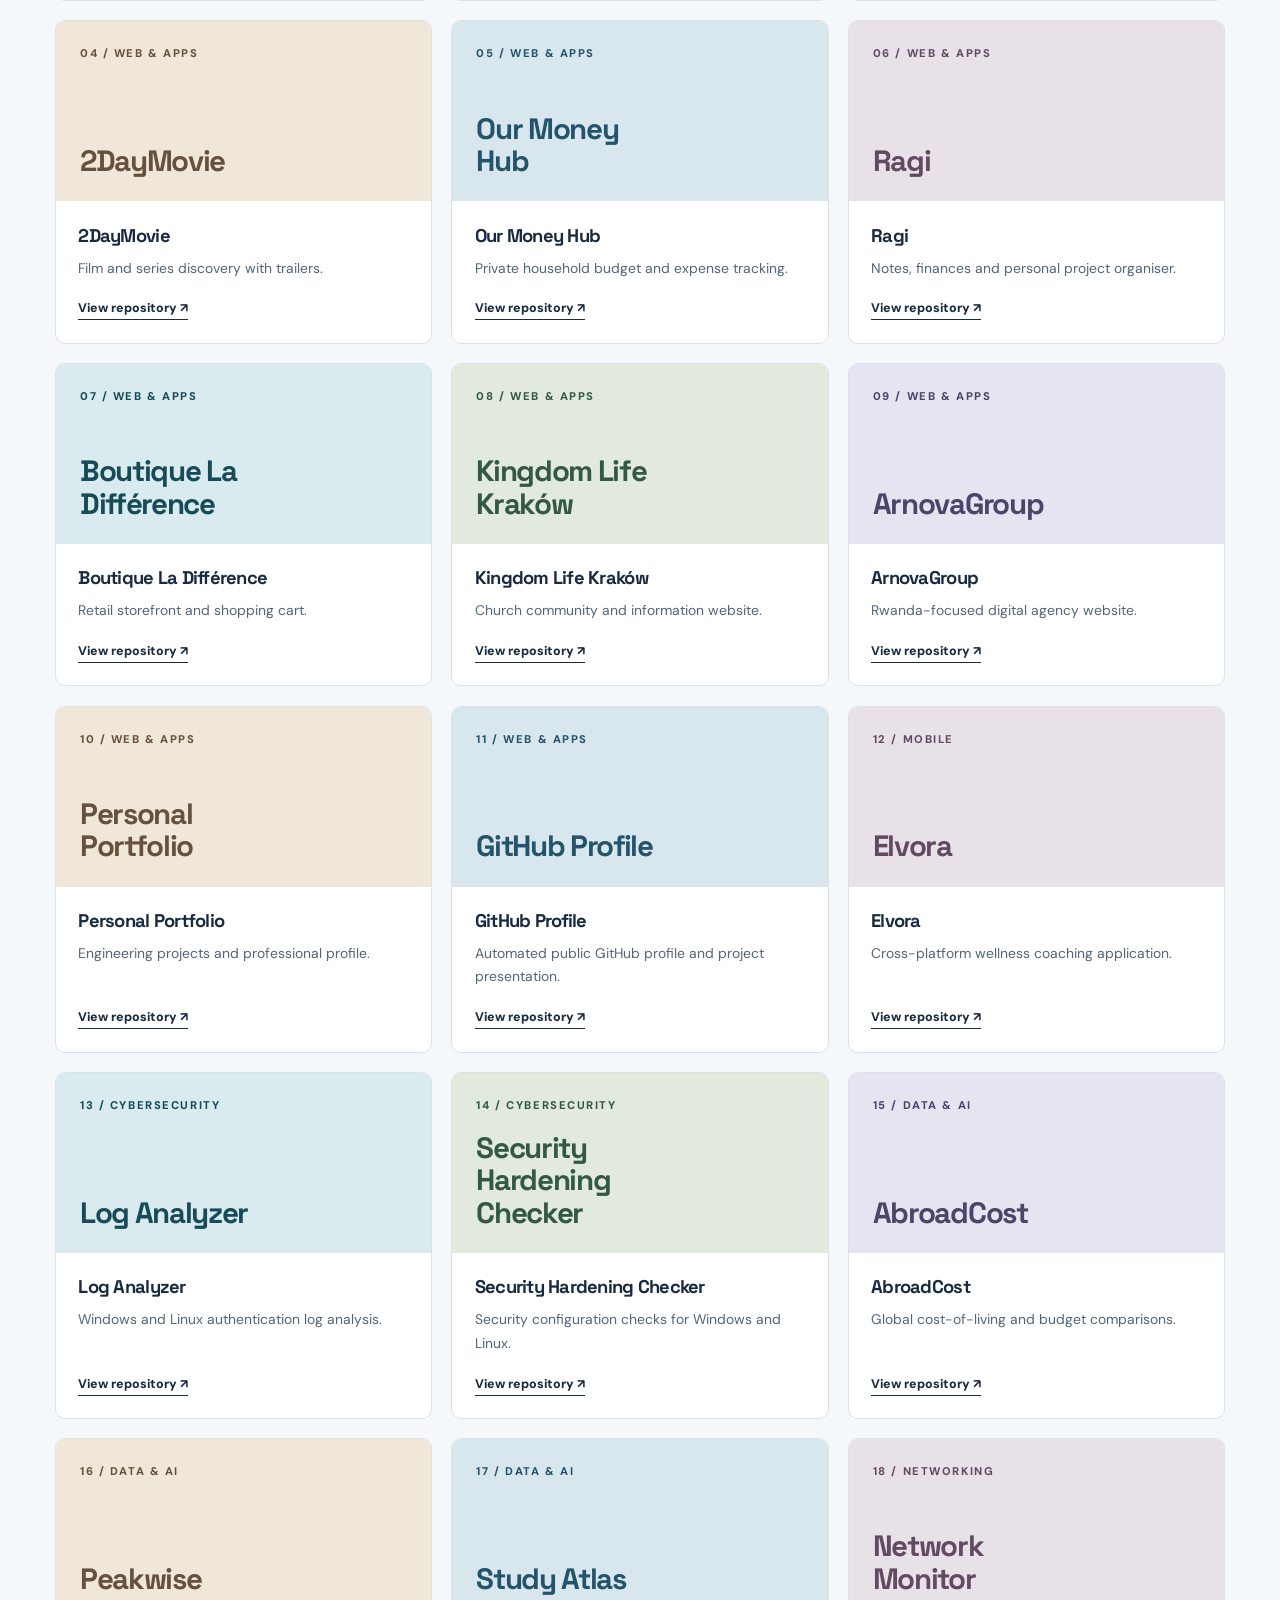
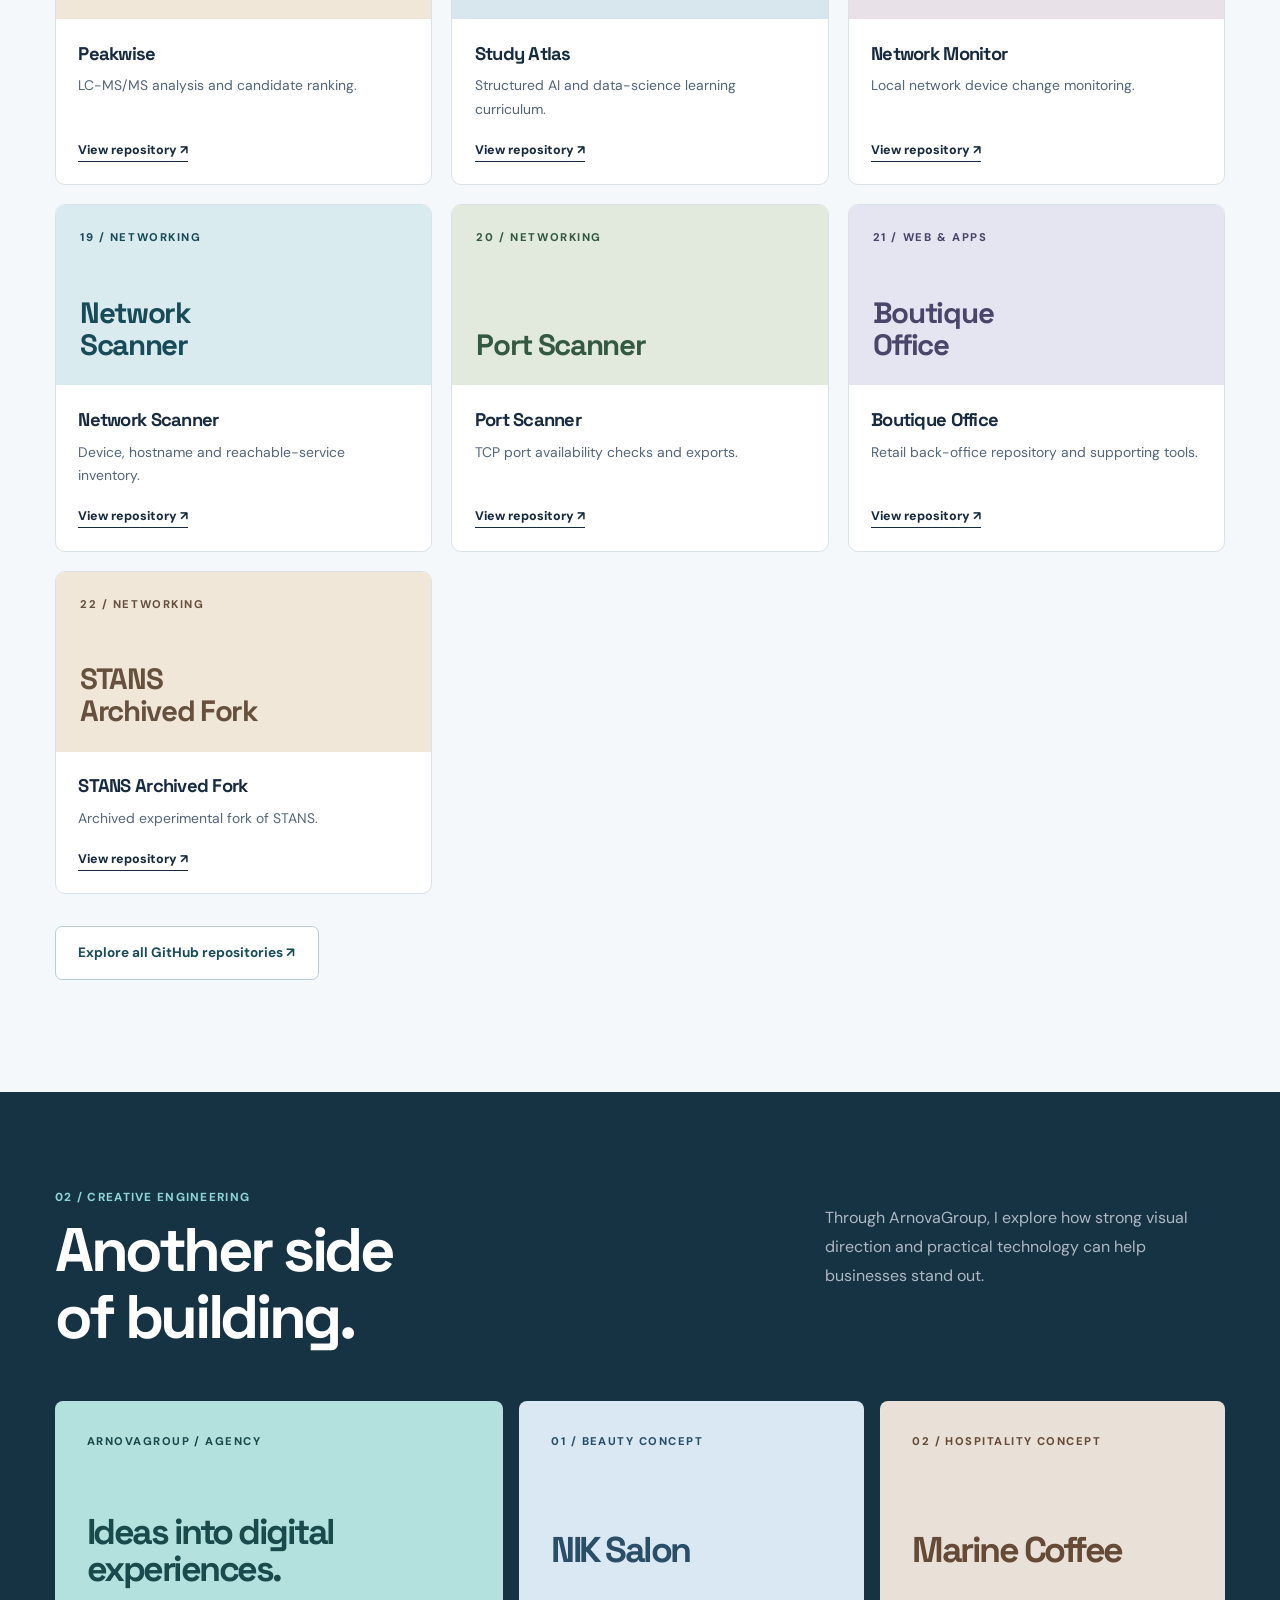
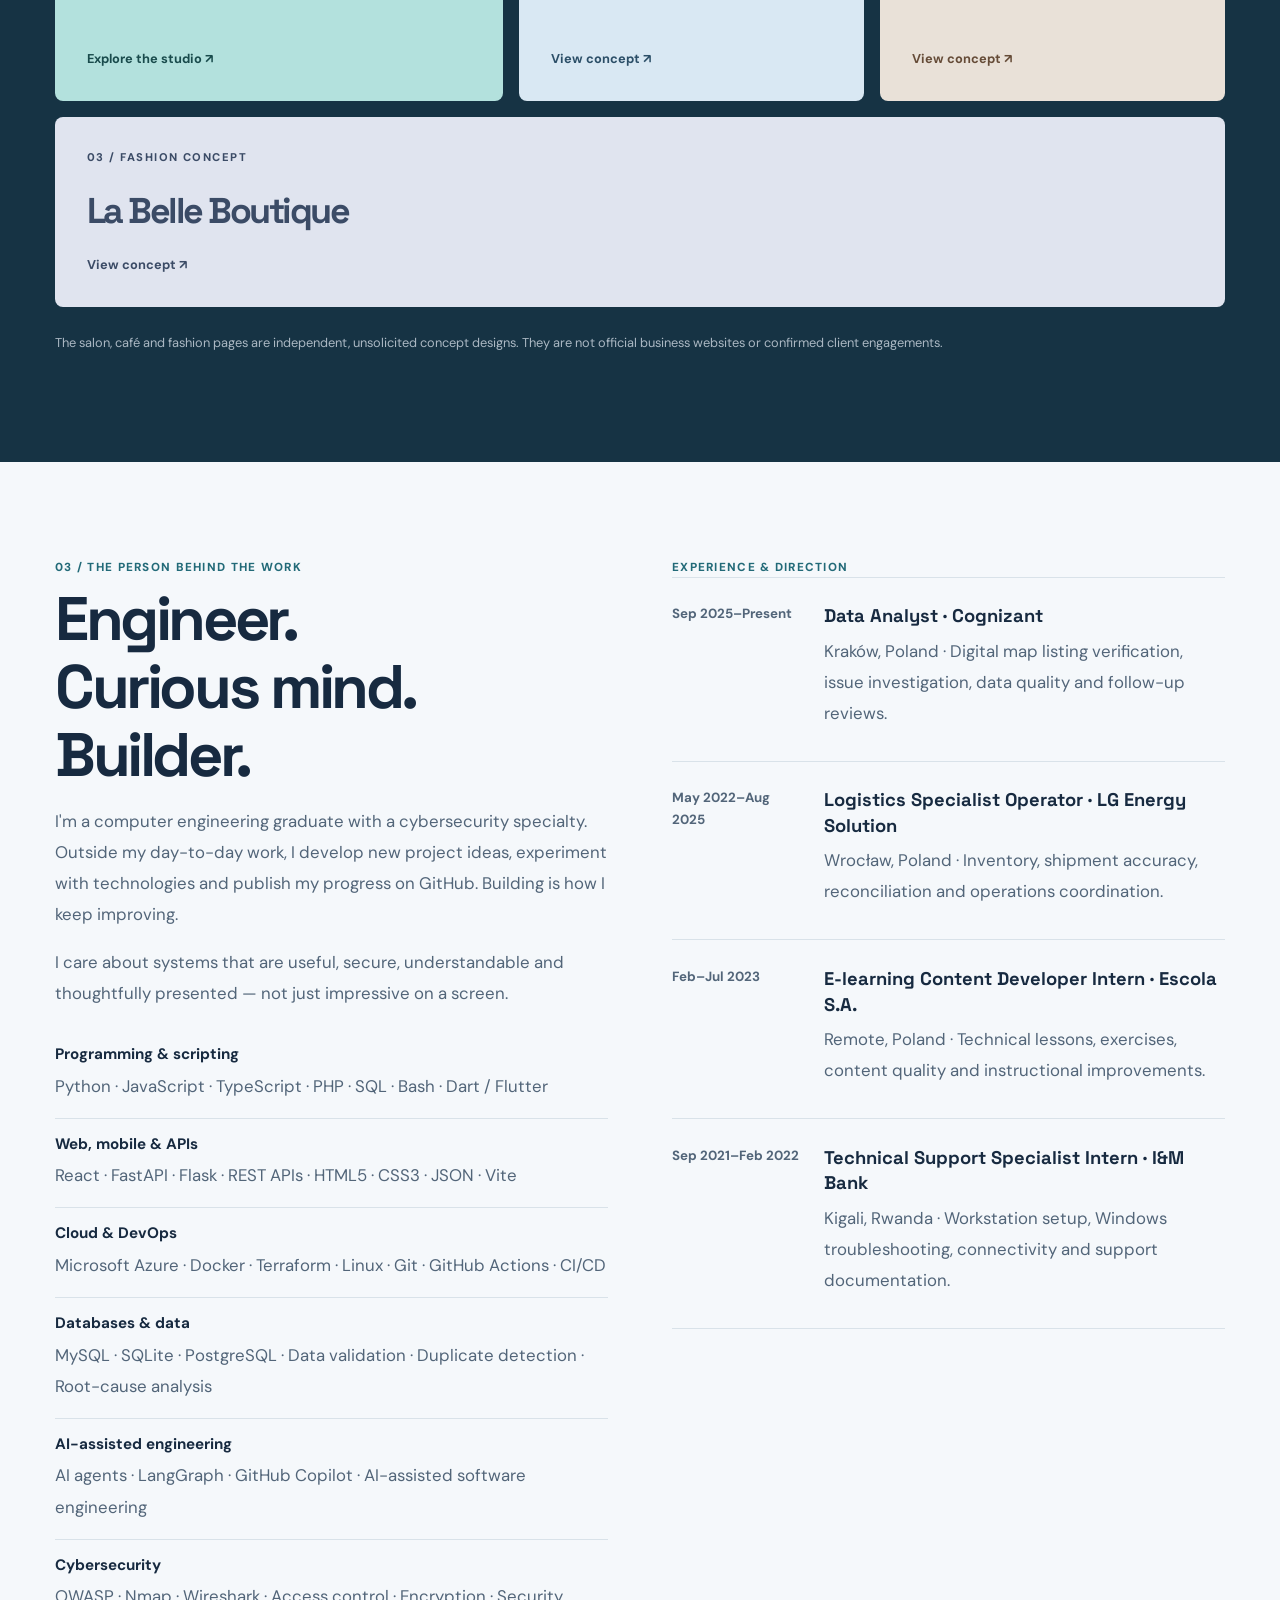
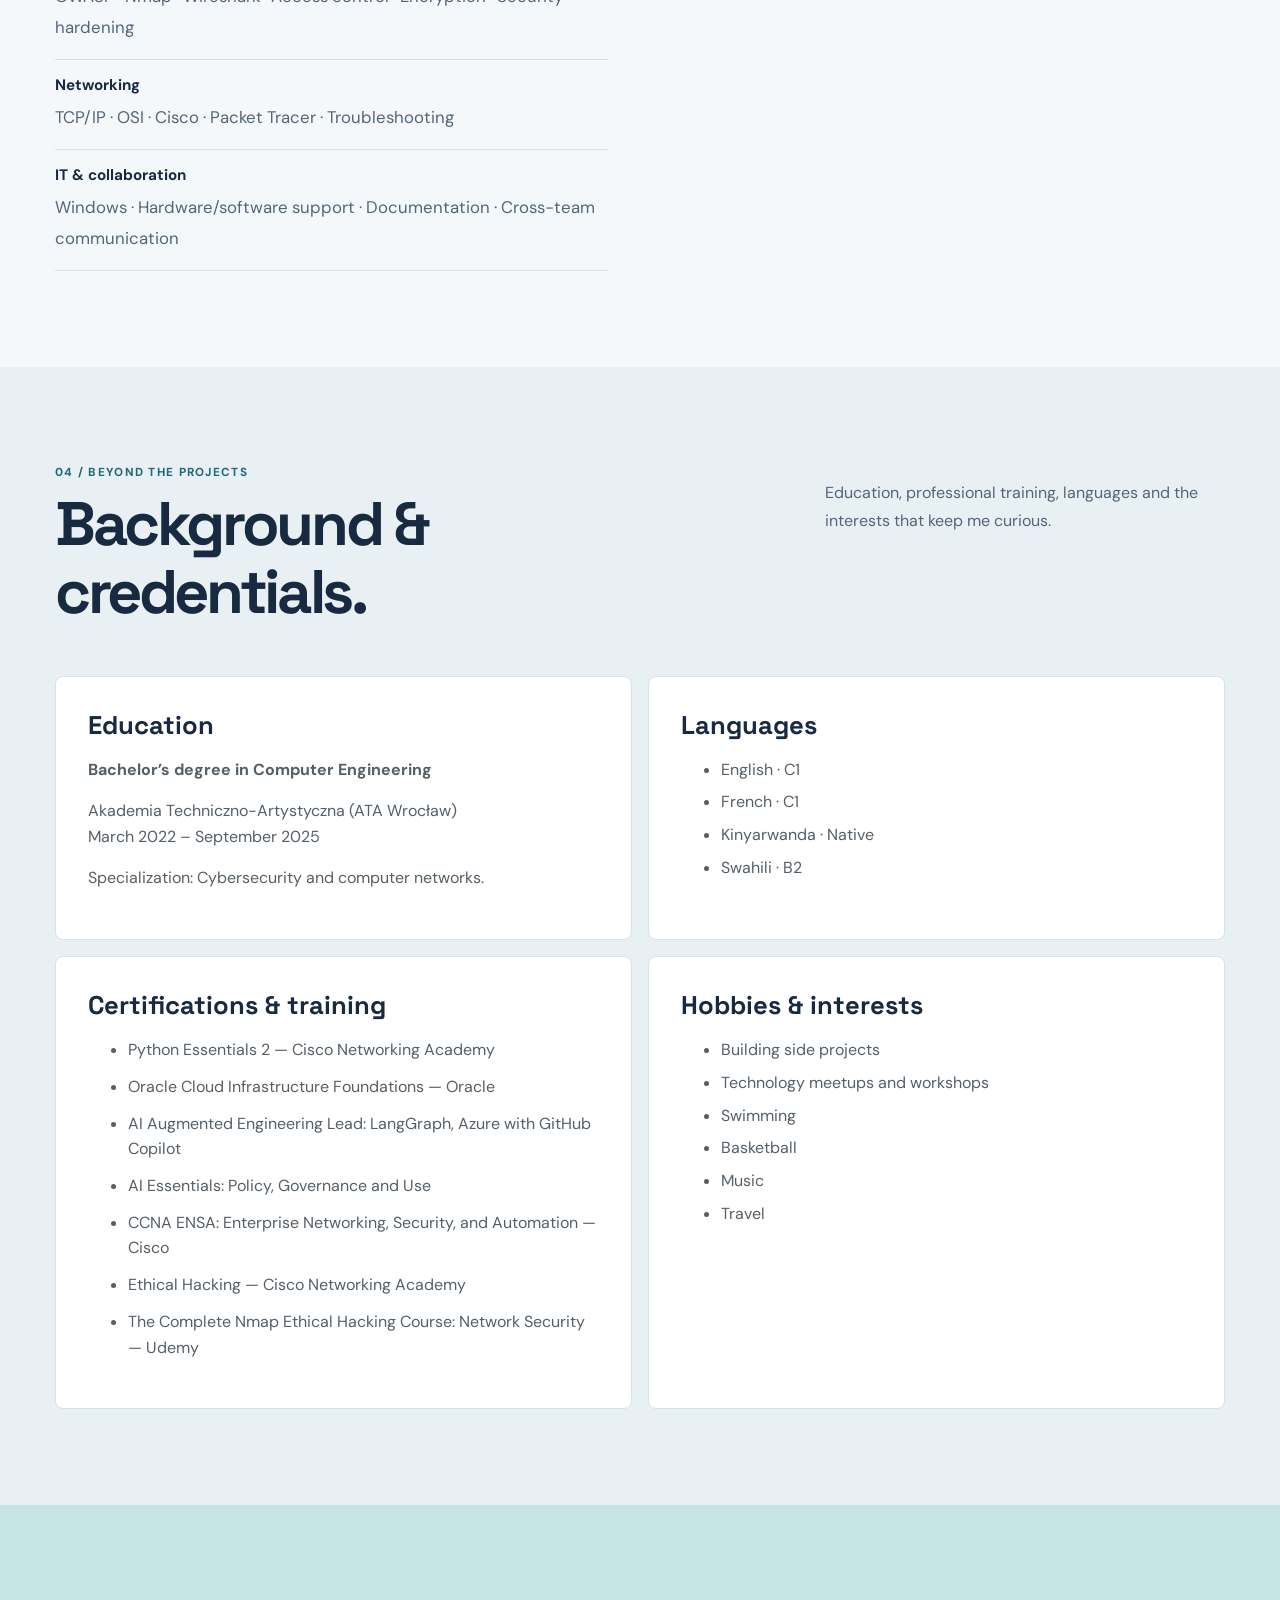
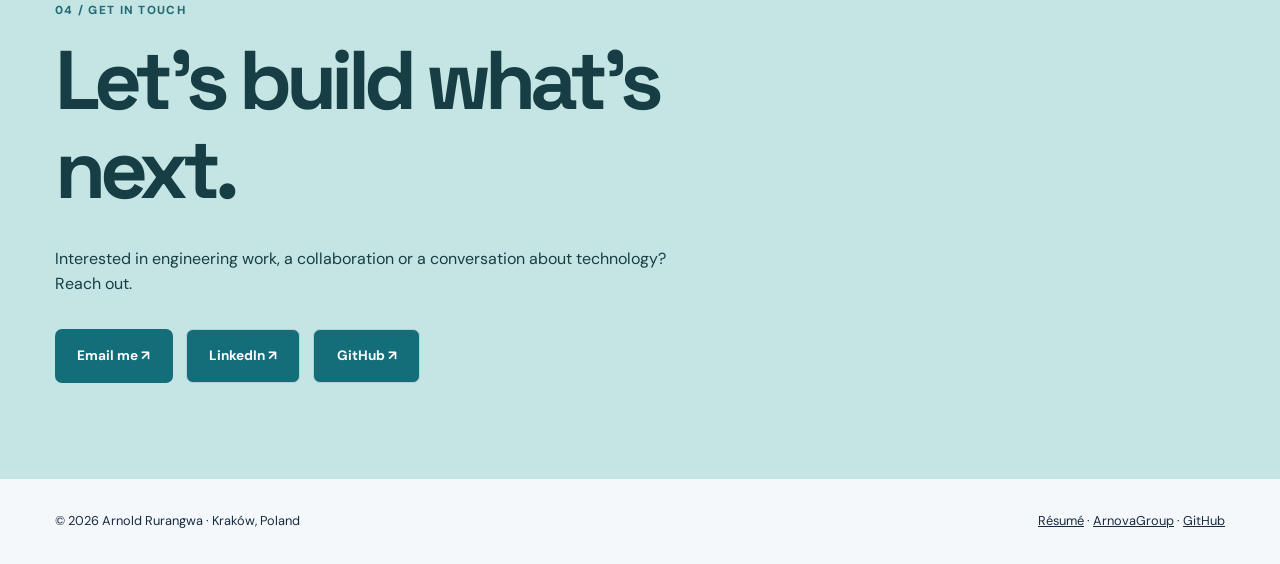
==== commit 27f855c5: "redesign: rebuild portfolio hero and visual hierarchy with consistent teal/navy typography and found" ====
--- a/index.html
+++ b/index.html
@@ -2,4 +2,6 @@
 <style>.filters{display:flex;flex-wrap:wrap;gap:.65rem;margin:0 0 1.5rem}.filter{border:1px solid var(--line);border-radius:100px;background:white;color:var(--ink);padding:.65rem 1rem;font-weight:700;font-size:.8rem}.filter.active,.filter:hover{background:var(--ink);color:white}.project[hidden]{display:none}.skill-groups{display:grid;gap:.75rem;margin-top:2rem}.skill-group{border-bottom:1px solid var(--line);padding-bottom:.75rem}.skill-group strong{font-size:.95rem}.skill-group p{font-size:.87rem;margin:.25rem 0}.extras{background:#e9eef1}.extra-grid{display:grid;grid-template-columns:repeat(2,1fr);gap:1rem}.extra-panel{background:white;border:1px solid #d9dfe2;border-radius:8px;padding:2rem}.extra-panel h3{font:700 1.6rem 'Space Grotesk';margin:0 0 1rem}.extra-panel p,.extra-panel li{color:#555f67}.extra-panel li{margin:.45rem 0}.certificates li{margin:.7rem 0}@media(max-width:650px){.extra-grid{grid-template-columns:1fr}.extra-panel{padding:1.4rem}}</style><style>
 @import url('https://fonts.googleapis.com/css2?family=DM+Sans:wght@400;500;600;700&family=Space+Grotesk:wght@400;500;600;700&display=swap');
 :root{--bg:#f7f6f3;--ink:#20242a;--muted:#687078;--line:#d9dcdb;--accent:#ff6c4a;--navy:#19212c;--blue:#d9e8fa}*{box-sizing:border-box}html{scroll-behavior:smooth}body{margin:0;background:var(--bg);color:var(--ink);font:400 16px/1.6 'DM Sans',Arial,sans-serif}a{color:inherit;text-decoration:none}button{font:inherit;cursor:pointer}img{display:block;max-width:100%}.wrap{width:min(1300px,calc(100% - 72px));margin:auto}.skip{position:absolute;left:-9999px}.skip:focus{left:1rem;top:1rem;padding:1rem;background:white;z-index:5}.nav{display:flex;align-items:center;justify-content:space-between;gap:2rem;padding:1.55rem 0;border-bottom:1px solid var(--line)}.mark{font:700 1.45rem 'Space Grotesk';letter-spacing:-.07em}.mark span{color:var(--accent)}.nav-links{display:flex;gap:2rem;align-items:center;font-size:.85rem;font-weight:700}.nav-links a:hover{color:#d95536}.button{display:inline-flex;align-items:center;justify-content:center;gap:.5rem;background:var(--ink);color:#fff;border-radius:5px;padding:.9rem 1.3rem;font-size:.85rem;font-weight:700;transition:transform .2s}.button:hover{transform:translateY(-3px)}.button-light{background:white;color:var(--ink);border:1px solid var(--line)}.hero{padding:5rem 0 5.5rem}.eyebrow{font-size:.73rem;font-weight:800;text-transform:uppercase;letter-spacing:.16em;display:flex;align-items:center;gap:.7rem}.signal{width:9px;height:9px;background:var(--accent);border-radius:50%}.hero-grid{display:grid;grid-template-columns:1.3fr .7fr;gap:3rem;align-items:center}.hero h1{font:700 clamp(4.2rem,9vw,9.5rem)/.95 'Space Grotesk',Arial,sans-serif;letter-spacing:-.095em;margin:1.5rem 0 2rem}.hero h1 span{color:var(--accent)}.hero-lede{font-size:clamp(1.12rem,1.7vw,1.5rem);max-width:31rem;line-height:1.45;color:#515b63}.hero-actions{display:flex;flex-wrap:wrap;gap:.8rem;margin-top:2rem}.portrait-frame{position:relative;background:#d8e7ec;border-radius:8px;overflow:hidden;min-height:480px;display:flex;align-items:end}.portrait-frame img{width:100%;height:100%;min-height:480px;object-fit:cover;object-position:center top;position:absolute;inset:0}.portrait-frame:after{content:"";position:absolute;inset:45% 0 0;background:linear-gradient(transparent,#111b25bb)}.portrait-label{position:relative;z-index:1;color:white;padding:2rem;font-size:.78rem;font-weight:700;letter-spacing:.1em;text-transform:uppercase}.hero-stamp{position:absolute;z-index:2;right:1.3rem;top:1.3rem;background:var(--accent);color:#fff;border-radius:100px;width:100px;height:100px;display:grid;place-items:center;text-align:center;transform:rotate(12deg);font-size:.67rem;line-height:1.35;letter-spacing:.07em;font-weight:800}.ticker{display:flex;justify-content:space-between;gap:1rem;flex-wrap:wrap;border-block:1px solid var(--line);padding:1.3rem 0;font-size:.73rem;font-weight:800;letter-spacing:.12em;text-transform:uppercase;color:var(--muted)}.section{padding:7rem 0}.section-top{display:flex;align-items:end;justify-content:space-between;gap:3rem;margin-bottom:2.5rem}.section h2{font:700 clamp(3rem,5.6vw,6rem)/1.04 'Space Grotesk';letter-spacing:-.075em;margin:.6rem 0}.section-top p{max-width:25rem;color:var(--muted)}.projects{display:grid;grid-template-columns:repeat(3,minmax(0,1fr));gap:1rem}.project{display:flex;flex-direction:column;border:1px solid var(--line);border-radius:8px;overflow:hidden;background:white;transition:transform .2s,box-shadow .2s}.project:hover{transform:translateY(-5px);box-shadow:0 18px 40px #20242a12}.project-art{min-height:240px;padding:1.5rem;display:flex;flex-direction:column;justify-content:space-between;overflow:hidden}.project-art small{font-weight:800;font-size:.7rem;letter-spacing:.14em}.project-art strong{font:700 clamp(2.2rem,3vw,3.8rem)/1.05 'Space Grotesk';letter-spacing:-.07em;max-width:10ch}.c1{background:#d9e7f3;color:#173d57}.c2{background:#dceccf;color:#36542d}.c3{background:#d8d2f3;color:#403c69}.c4{background:#f1d7bf;color:#67422b}.c5{background:#c5dedb;color:#204d4c}.c6{background:#ffd6ce;color:#753e34}.project-body{padding:1.4rem;flex:1;display:flex;flex-direction:column}.project-body h3{font:700 1.3rem 'Space Grotesk';letter-spacing:-.04em;margin:0}.project-body p{font-size:.87rem;color:var(--muted);margin:.5rem 0 1.2rem}.project-actions{margin-top:auto;display:flex;gap:1rem;font-size:.78rem;font-weight:800}.project-actions a{border-bottom:1px solid currentColor}.dark{background:var(--navy);color:white}.dark .section-top p,.dark .lede{color:#aeb8c3}.dark .eyebrow{color:#ffab96}.studio-grid{display:grid;grid-template-columns:1.3fr 1fr 1fr;gap:1rem}.studio-card{display:flex;flex-direction:column;justify-content:space-between;min-height:300px;border-radius:8px;padding:2rem;transition:transform .2s}.studio-card:hover{transform:translateY(-5px)}.studio-card small{font-size:.7rem;font-weight:800;letter-spacing:.13em;text-transform:uppercase}.studio-card strong{font:700 clamp(2rem,3.5vw,4.3rem)/1.04 'Space Grotesk';letter-spacing:-.07em}.studio-card span{font-size:.8rem;font-weight:700}.studio-card:nth-child(1){background:#ff704d;color:#261e1b}.studio-card:nth-child(2){background:#c2d8c0;color:#1c382c}.studio-card:nth-child(3){background:#e5d2c4;color:#50372f}.studio-card:nth-child(4){background:#d9d3f1;color:#403b67;grid-column:span 3;min-height:190px}.disclosure{color:#abb8c3;font-size:.8rem;margin-top:1.6rem}.about-grid{display:grid;grid-template-columns:1fr 1fr;gap:5rem}.about-grid p{font-size:1.15rem;color:var(--muted);line-height:1.85}.skill-list{display:flex;flex-wrap:wrap;gap:.6rem;margin-top:2rem}.skill-list span{padding:.65rem 1rem;border:1px solid var(--line);border-radius:4px;font-size:.8rem;font-weight:700}.timeline{border-top:1px solid var(--line)}.timeline-row{display:grid;grid-template-columns:150px 1fr;gap:1.4rem;padding:1.6rem 0;border-bottom:1px solid var(--line)}.timeline-row small{color:var(--muted);font-weight:700}.timeline-row h3{font:700 1.3rem 'Space Grotesk';margin:0}.timeline-row p{margin:.4rem 0;color:var(--muted)}.contact{background:var(--accent);color:#242322;padding:6rem 0}.contact h2{font:700 clamp(4rem,9vw,10rem)/.95 'Space Grotesk';letter-spacing:-.09em;margin:1rem 0 2rem;max-width:12ch}.contact .button{background:#20242a;color:white}.contact p{max-width:40rem}.footer{display:flex;justify-content:space-between;gap:2rem;flex-wrap:wrap;padding:2rem 0;font-size:.8rem}.footer a{text-decoration:underline}a:focus-visible{outline:3px solid #236bff;outline-offset:4px}@media(max-width:980px){.hero-grid,.about-grid{grid-template-columns:1fr 1fr;gap:2rem}.projects{grid-template-columns:repeat(2,1fr)}.studio-grid{grid-template-columns:repeat(2,1fr)}.studio-card:nth-child(4){grid-column:span 2}}@media(max-width:650px){.wrap{width:calc(100% - 32px)}.nav-links a:not(.button){display:none}.nav-links{gap:.7rem}.hero-grid,.about-grid,.projects,.studio-grid{grid-template-columns:1fr}.hero{padding:3rem 0}.hero h1{font-size:clamp(3.6rem,15vw,6rem)}.portrait-frame,.portrait-frame img{min-height:360px}.section{padding:4rem 0}.section-top{flex-direction:column;align-items:start;gap:1rem}.studio-card:nth-child(4){grid-column:auto}.studio-card{min-height:250px}.timeline-row{grid-template-columns:1fr;gap:.4rem}.contact{padding:4rem 0}.contact h2{font-size:clamp(3.5rem,13vw,6rem)}}@media(prefers-reduced-motion:reduce){html{scroll-behavior:auto}*,*:before,*:after{transition:none!important;animation:none!important}}
-</style></head><body><a class="skip" href="#main">Skip to content</a><header class="wrap nav"><a class="mark" href="#top">AR<span>↗</span></a><nav class="nav-links" aria-label="Main navigation"><a href="#work">Projects</a><a href="#creative">Creative studio</a><a href="#about">About</a><a href="#credentials">Credentials</a><a href="./resume.html">Résumé</a><a class="button" href="#contact">Let's connect ↗</a></nav></header><main id="main"><section class="wrap hero" id="top"><div class="eyebrow"><span class="signal"></span>Computer engineer · Kraków, Poland</div><div class="hero-grid"><div><h1>I build things that <span>matter.</span></h1><p class="hero-lede">I'm Arnold Rurangwa — an engineer working across software, cybersecurity, systems and thoughtful digital experiences. Curious by nature. Practical by design.</p><div class="hero-actions"><a class="button" href="#work">Explore my work ↗</a><a class="button button-light" href="./resume.html">View résumé</a></div></div><div class="portrait-frame"><img src="./assets/portrait.png" alt="Portrait of Arnold Rurangwa" loading="eager"><div class="hero-stamp">ALWAYS<br>BUILDING<br>↗</div><div class="portrait-label">Engineering / Design / Security</div></div></div></section><div class="wrap ticker"><span>Software engineering</span><span>Cybersecurity</span><span>Web experiences</span><span>Linux & systems</span><span>Applied AI</span></div><section class="wrap section" id="work"><div class="section-top"><div><div class="eyebrow">01 / Complete GitHub collection</div><h2>Proof is in<br>the projects.</h2></div><p>All 22 repositories in one place. Browse by discipline, inspect source code and follow each project's development.</p></div><div class="filters" role="group" aria-label="Filter projects"><button class="filter active" type="button" data-filter="All" aria-pressed="true">All 22</button><button class="filter" type="button" data-filter="Web & apps" aria-pressed="false">Web & apps</button><button class="filter" type="button" data-filter="Mobile" aria-pressed="false">Mobile</button><button class="filter" type="button" data-filter="Cybersecurity" aria-pressed="false">Cybersecurity</button><button class="filter" type="button" data-filter="Data & AI" aria-pressed="false">Data & AI</button><button class="filter" type="button" data-filter="Networking" aria-pressed="false">Networking</button></div><div class="projects"><article class="project" data-category="Cybersecurity"><div class="project-art c1"><small>01 / CYBERSECURITY</small><strong>WorldShield SOC</strong></div><div class="project-body"><h3>WorldShield SOC</h3><p>Global threat-intelligence and security operations dashboard.</p><div class="project-actions"><a href="https://github.com/Arnold-RG/worldshield-soc" target="_blank" rel="noopener noreferrer">View repository ↗</a></div></div></article><article class="project" data-category="Web &amp; apps"><div class="project-art c2"><small>02 / WEB &amp; APPS</small><strong>Hamwe Tourism</strong></div><div class="project-body"><h3>Hamwe Tourism</h3><p>Rwanda travel discovery and itinerary platform.</p><div class="project-actions"><a href="https://github.com/Arnold-RG/hamwe" target="_blank" rel="noopener noreferrer">View repository ↗</a></div></div></article><article class="project" data-category="Web &amp; apps"><div class="project-art c3"><small>03 / WEB &amp; APPS</small><strong>STANS</strong></div><div class="project-body"><h3>STANS</h3><p>Real-map routing and nearby-service explorer.</p><div class="project-actions"><a href="https://github.com/Arnold-RG/STANS" target="_blank" rel="noopener noreferrer">View repository ↗</a></div></div></article><article class="project" data-category="Web &amp; apps"><div class="project-art c4"><small>04 / WEB &amp; APPS</small><strong>2DayMovie</strong></div><div class="project-body"><h3>2DayMovie</h3><p>Film and series discovery with trailers.</p><div class="project-actions"><a href="https://github.com/Arnold-RG/2daymovie" target="_blank" rel="noopener noreferrer">View repository ↗</a></div></div></article><article class="project" data-category="Web &amp; apps"><div class="project-art c5"><small>05 / WEB &amp; APPS</small><strong>Our Money Hub</strong></div><div class="project-body"><h3>Our Money Hub</h3><p>Private household budget and expense tracking.</p><div class="project-actions"><a href="https://github.com/Arnold-RG/our-money-hub" target="_blank" rel="noopener noreferrer">View repository ↗</a></div></div></article><article class="project" data-category="Web &amp; apps"><div class="project-art c6"><small>06 / WEB &amp; APPS</small><strong>Ragi</strong></div><div class="project-body"><h3>Ragi</h3><p>Notes, finances and personal project organiser.</p><div class="project-actions"><a href="https://github.com/Arnold-RG/ragi" target="_blank" rel="noopener noreferrer">View repository ↗</a></div></div></article><article class="project" data-category="Web &amp; apps"><div class="project-art c1"><small>07 / WEB &amp; APPS</small><strong>Boutique La Différence</strong></div><div class="project-body"><h3>Boutique La Différence</h3><p>Retail storefront and shopping cart.</p><div class="project-actions"><a href="https://github.com/Arnold-RG/Boutique-la-difference" target="_blank" rel="noopener noreferrer">View repository ↗</a></div></div></article><article class="project" data-category="Web &amp; apps"><div class="project-art c2"><small>08 / WEB &amp; APPS</small><strong>Kingdom Life Kraków</strong></div><div class="project-body"><h3>Kingdom Life Kraków</h3><p>Church community and information website.</p><div class="project-actions"><a href="https://github.com/Arnold-RG/kingdom-life-krakow" target="_blank" rel="noopener noreferrer">View repository ↗</a></div></div></article><article class="project" data-category="Web &amp; apps"><div class="project-art c3"><small>09 / WEB &amp; APPS</small><strong>ArnovaGroup</strong></div><div class="project-body"><h3>ArnovaGroup</h3><p>Rwanda-focused digital agency website.</p><div class="project-actions"><a href="https://github.com/Arnold-RG/vira" target="_blank" rel="noopener noreferrer">View repository ↗</a></div></div></article><article class="project" data-category="Web &amp; apps"><div class="project-art c4"><small>10 / WEB &amp; APPS</small><strong>Personal Portfolio</strong></div><div class="project-body"><h3>Personal Portfolio</h3><p>Engineering projects and professional profile.</p><div class="project-actions"><a href="https://github.com/Arnold-RG/arnold-portfolio" target="_blank" rel="noopener noreferrer">View repository ↗</a></div></div></article><article class="project" data-category="Web &amp; apps"><div class="project-art c5"><small>11 / WEB &amp; APPS</small><strong>GitHub Profile</strong></div><div class="project-body"><h3>GitHub Profile</h3><p>Automated public GitHub profile and project presentation.</p><div class="project-actions"><a href="https://github.com/Arnold-RG/Arnold-RG" target="_blank" rel="noopener noreferrer">View repository ↗</a></div></div></article><article class="project" data-category="Mobile"><div class="project-art c6"><small>12 / MOBILE</small><strong>Elvora</strong></div><div class="project-body"><h3>Elvora</h3><p>Cross-platform wellness coaching application.</p><div class="project-actions"><a href="https://github.com/Arnold-RG/elvora" target="_blank" rel="noopener noreferrer">View repository ↗</a></div></div></article><article class="project" data-category="Cybersecurity"><div class="project-art c1"><small>13 / CYBERSECURITY</small><strong>Log Analyzer</strong></div><div class="project-body"><h3>Log Analyzer</h3><p>Windows and Linux authentication log analysis.</p><div class="project-actions"><a href="https://github.com/Arnold-RG/log-analyzer" target="_blank" rel="noopener noreferrer">View repository ↗</a></div></div></article><article class="project" data-category="Cybersecurity"><div class="project-art c2"><small>14 / CYBERSECURITY</small><strong>Security Hardening Checker</strong></div><div class="project-body"><h3>Security Hardening Checker</h3><p>Security configuration checks for Windows and Linux.</p><div class="project-actions"><a href="https://github.com/Arnold-RG/security-hardening-checker" target="_blank" rel="noopener noreferrer">View repository ↗</a></div></div></article><article class="project" data-category="Data &amp; AI"><div class="project-art c3"><small>15 / DATA &amp; AI</small><strong>AbroadCost</strong></div><div class="project-body"><h3>AbroadCost</h3><p>Global cost-of-living and budget comparisons.</p><div class="project-actions"><a href="https://github.com/Arnold-RG/AbroadCost" target="_blank" rel="noopener noreferrer">View repository ↗</a></div></div></article><article class="project" data-category="Data &amp; AI"><div class="project-art c4"><small>16 / DATA &amp; AI</small><strong>Peakwise</strong></div><div class="project-body"><h3>Peakwise</h3><p>LC-MS/MS analysis and candidate ranking.</p><div class="project-actions"><a href="https://github.com/Arnold-RG/peakwise" target="_blank" rel="noopener noreferrer">View repository ↗</a></div></div></article><article class="project" data-category="Data &amp; AI"><div class="project-art c5"><small>17 / DATA &amp; AI</small><strong>Study Atlas</strong></div><div class="project-body"><h3>Study Atlas</h3><p>Structured AI and data-science learning curriculum.</p><div class="project-actions"><a href="https://github.com/Arnold-RG/study-atlas" target="_blank" rel="noopener noreferrer">View repository ↗</a></div></div></article><article class="project" data-category="Networking"><div class="project-art c6"><small>18 / NETWORKING</small><strong>Network Monitor</strong></div><div class="project-body"><h3>Network Monitor</h3><p>Local network device change monitoring.</p><div class="project-actions"><a href="https://github.com/Arnold-RG/network-monitor" target="_blank" rel="noopener noreferrer">View repository ↗</a></div></div></article><article class="project" data-category="Networking"><div class="project-art c1"><small>19 / NETWORKING</small><strong>Network Scanner</strong></div><div class="project-body"><h3>Network Scanner</h3><p>Device, hostname and reachable-service inventory.</p><div class="project-actions"><a href="https://github.com/Arnold-RG/network-scanner" target="_blank" rel="noopener noreferrer">View repository ↗</a></div></div></article><article class="project" data-category="Networking"><div class="project-art c2"><small>20 / NETWORKING</small><strong>Port Scanner</strong></div><div class="project-body"><h3>Port Scanner</h3><p>TCP port availability checks and exports.</p><div class="project-actions"><a href="https://github.com/Arnold-RG/port-scanner" target="_blank" rel="noopener noreferrer">View repository ↗</a></div></div></article><article class="project" data-category="Web &amp; apps"><div class="project-art c3"><small>21 / WEB &amp; APPS</small><strong>Boutique Office</strong></div><div class="project-body"><h3>Boutique Office</h3><p>Retail back-office repository and supporting tools.</p><div class="project-actions"><a href="https://github.com/Arnold-RG/boutique-la-difference-office" target="_blank" rel="noopener noreferrer">View repository ↗</a></div></div></article><article class="project" data-category="Networking"><div class="project-art c4"><small>22 / NETWORKING</small><strong>STANS Archived Fork</strong></div><div class="project-body"><h3>STANS Archived Fork</h3><p>Archived experimental fork of STANS.</p><div class="project-actions"><a href="https://github.com/Arnold-RG/STANS-archived-fork" target="_blank" rel="noopener noreferrer">View repository ↗</a></div></div></article></div><p style="margin-top:2rem"><a class="button button-light" href="https://github.com/Arnold-RG?tab=repositories">Explore all GitHub repositories ↗</a></p></section><section class="section dark" id="creative"><div class="wrap"><div class="section-top"><div><div class="eyebrow">02 / Creative engineering</div><h2>Another side<br>of building.</h2></div><p>Through ArnovaGroup, I explore how strong visual direction and practical technology can help businesses stand out.</p></div><div class="studio-grid"><a class="studio-card" href="https://arnold-rg.github.io/vira/"><small>ArnovaGroup / Agency</small><strong>Ideas into digital experiences.</strong><span>Explore the studio ↗</span></a><a class="studio-card" href="./demos/arnova/nik-salon.html"><small>01 / Beauty concept</small><strong>NIK Salon</strong><span>View concept ↗</span></a><a class="studio-card" href="./demos/arnova/marine-coffee.html"><small>02 / Hospitality concept</small><strong>Marine Coffee</strong><span>View concept ↗</span></a><a class="studio-card" href="./demos/arnova/la-belle-boutique.html"><small>03 / Fashion concept</small><strong>La Belle Boutique</strong><span>View concept ↗</span></a></div><p class="disclosure">The salon, café and fashion pages are independent, unsolicited concept designs. They are not official business websites or confirmed client engagements.</p></div></section><section class="wrap section about-grid" id="about"><div><div class="eyebrow">03 / The person behind the work</div><h2>Engineer.<br>Curious mind.<br>Builder.</h2><p>I'm a computer engineering graduate with a cybersecurity specialty. Outside my day-to-day work, I develop new project ideas, experiment with technologies and publish my progress on GitHub. Building is how I keep improving.</p><p>I care about systems that are useful, secure, understandable and thoughtfully presented — not just impressive on a screen.</p><div class="skill-groups"><div class="skill-group"><strong>Programming & scripting</strong><p>Python · JavaScript · TypeScript · PHP · SQL · Bash · Dart / Flutter</p></div><div class="skill-group"><strong>Web, mobile & APIs</strong><p>React · FastAPI · Flask · REST APIs · HTML5 · CSS3 · JSON · Vite</p></div><div class="skill-group"><strong>Cloud & DevOps</strong><p>Microsoft Azure · Docker · Terraform · Linux · Git · GitHub Actions · CI/CD</p></div><div class="skill-group"><strong>Databases & data</strong><p>MySQL · SQLite · PostgreSQL · Data validation · Duplicate detection · Root-cause analysis</p></div><div class="skill-group"><strong>AI-assisted engineering</strong><p>AI agents · LangGraph · GitHub Copilot · AI-assisted software engineering</p></div><div class="skill-group"><strong>Cybersecurity</strong><p>OWASP · Nmap · Wireshark · Access control · Encryption · Security hardening</p></div><div class="skill-group"><strong>Networking</strong><p>TCP/IP · OSI · Cisco · Packet Tracer · Troubleshooting</p></div><div class="skill-group"><strong>IT & collaboration</strong><p>Windows · Hardware/software support · Documentation · Cross-team communication</p></div></div></div><div><div class="eyebrow">Experience & direction</div><div class="timeline"><div class="timeline-row"><small>Sep 2025–Present</small><div><h3>Data Analyst · Cognizant</h3><p>Kraków, Poland · Digital map listing verification, issue investigation, data quality and follow-up reviews.</p></div></div><div class="timeline-row"><small>May 2022–Aug 2025</small><div><h3>Logistics Specialist Operator · LG Energy Solution</h3><p>Wrocław, Poland · Inventory, shipment accuracy, reconciliation and operations coordination.</p></div></div><div class="timeline-row"><small>Feb–Jul 2023</small><div><h3>E-learning Content Developer Intern · Escola S.A.</h3><p>Remote, Poland · Technical lessons, exercises, content quality and instructional improvements.</p></div></div><div class="timeline-row"><small>Sep 2021–Feb 2022</small><div><h3>Technical Support Specialist Intern · I&M Bank</h3><p>Kigali, Rwanda · Workstation setup, Windows troubleshooting, connectivity and support documentation.</p></div></div></div></div></section><section class="section extras" id="credentials"><div class="wrap"><div class="section-top"><div><div class="eyebrow">04 / Beyond the projects</div><h2>Background &<br>credentials.</h2></div><p>Education, professional training, languages and the interests that keep me curious.</p></div><div class="extra-grid"><article class="extra-panel"><h3>Education</h3><p><strong>Bachelor’s degree in Computer Engineering</strong></p><p>Akademia Techniczno-Artystyczna (ATA Wrocław)<br>March 2022 – September 2025</p><p>Specialization: Cybersecurity and computer networks.</p></article><article class="extra-panel"><h3>Languages</h3><ul><li>English · C1</li><li>French · C1</li><li>Kinyarwanda · Native</li><li>Swahili · B2</li></ul></article><article class="extra-panel certificates"><h3>Certifications & training</h3><ul><li>Python Essentials 2 — Cisco Networking Academy</li><li>Oracle Cloud Infrastructure Foundations — Oracle</li><li>AI Augmented Engineering Lead: LangGraph, Azure with GitHub Copilot</li><li>AI Essentials: Policy, Governance and Use</li><li>CCNA ENSA: Enterprise Networking, Security, and Automation — Cisco</li><li>Ethical Hacking — Cisco Networking Academy</li><li>The Complete Nmap Ethical Hacking Course: Network Security — Udemy</li></ul></article><article class="extra-panel"><h3>Hobbies & interests</h3><ul><li>Building side projects</li><li>Technology meetups and workshops</li><li>Swimming</li><li>Basketball</li><li>Music</li><li>Travel</li></ul></article></div></div></section><section class="contact" id="contact"><div class="wrap"><div class="eyebrow">04 / Get in touch</div><h2>Let's build what's next.</h2><p>Interested in engineering work, a collaboration or a conversation about technology? Reach out.</p><div class="hero-actions"><a class="button" href="mailto:rurangwaarnold32@gmail.com">Email me ↗</a><a class="button button-light" href="https://www.linkedin.com/in/rurangwa-arnold-53b90520b/">LinkedIn ↗</a><a class="button button-light" href="https://github.com/Arnold-RG">GitHub ↗</a></div></div></section></main><footer class="wrap footer"><span>© 2026 Arnold Rurangwa · Kraków, Poland</span><span><a href="./resume.html">Résumé</a> · <a href="https://arnold-rg.github.io/vira/">ArnovaGroup</a> · <a href="https://github.com/Arnold-RG">GitHub</a></span></footer><script>document.querySelectorAll('.filter').forEach(b=>b.addEventListener('click',()=>{document.querySelectorAll('.filter').forEach(x=>{x.classList.toggle('active',x===b);x.setAttribute('aria-pressed',String(x===b))});document.querySelectorAll('.project[data-category]').forEach(c=>{c.hidden=b.dataset.filter!=='All'&&c.dataset.category!==b.dataset.filter})}));</script></body></html>+</style><style id="portfolio-redesign-2026">
+:root{--bg:#f5f8fb;--ink:#172a40;--muted:#526579;--line:#d9e2e9;--accent:#147d89;--navy:#122c3e;--blue:#e1eef5}body{background:var(--bg);color:var(--ink);font-family:'DM Sans',Arial,sans-serif}.wrap{width:min(1170px,calc(100% - 64px))}.nav{padding:1.2rem 0}.mark span{color:#147d89}.nav-links{gap:1.6rem}.nav-links a:hover{color:#147d89}.button{background:#146e79;color:white;border-radius:7px;padding:.95rem 1.4rem}.button-light{background:white;color:#174c58;border:1px solid #b8ced5}.hero{padding:5.5rem 0 6rem}.hero-grid{grid-template-columns:minmax(0,1.1fr) minmax(0,.9fr);gap:clamp(2rem,5vw,5rem);align-items:center}.hero-copy{min-width:0}.hero h1{font:700 clamp(3.5rem,6.8vw,7.2rem)/1.04 'Space Grotesk',Arial,sans-serif;letter-spacing:-.072em;margin:1.5rem 0 1.7rem;max-width:12ch}.hero h1 span{color:#147d89}.hero-lede{font-size:1.16rem;line-height:1.8;max-width:35rem;color:#526579}.eyebrow{color:#226a78;letter-spacing:.11em}.signal{background:#147d89}.hero-actions{margin-top:2rem}.hero-facts{display:flex;flex-wrap:wrap;gap:1.2rem;margin-top:2rem;font-size:.8rem;font-weight:700;color:#526579}.hero-facts span:before{content:'✓ ';color:#147d89}.portrait-frame{min-height:540px;border-radius:14px;background:#d9e9f0}.portrait-frame img{min-height:540px;object-fit:cover;object-position:center top}.portrait-frame:after{background:linear-gradient(transparent,#0b2d42bb)}.portrait-label{padding:1.5rem 2rem;font-size:1rem;letter-spacing:.03em;text-transform:none}.portrait-label small{font-size:.75rem;color:#e0eff4}.hero-stamp{display:none}.ticker{color:#526579}.section{padding:6rem 0}.section-top{align-items:start;gap:2rem}.section h2{font-size:clamp(2.7rem,4.8vw,5.1rem);line-height:1.1;letter-spacing:-.055em}.section-top p{line-height:1.8}.projects{grid-template-columns:repeat(3,minmax(0,1fr));gap:1.2rem}.project{border-radius:10px;border-color:#d9e2e9}.project-art{min-height:180px;padding:1.5rem}.project-art strong{font-size:clamp(1.6rem,2.3vw,2.5rem);line-height:1.1;overflow-wrap:anywhere;letter-spacing:-.045em}.project-body{padding:1.4rem}.project-body h3{font-size:1.15rem;line-height:1.35}.project-body p{line-height:1.7}.c1{background:#d9ebef;color:#174b58}.c2{background:#e2eadd;color:#345942}.c3{background:#e5e4f1;color:#484669}.c4{background:#f1e7d9;color:#66513e}.c5{background:#d8e7ed;color:#24546b}.c6{background:#e8e1e7;color:#624b62}.dark{background:#163344}.dark .eyebrow{color:#8ed4d3}.studio-card:nth-child(1){background:#b3e1dd;color:#194b4c}.studio-card:nth-child(2){background:#d9e8f3;color:#2b4e67}.studio-card:nth-child(3){background:#e9e1d8;color:#654b37}.studio-card:nth-child(4){background:#e0e4ef;color:#3b4b66}.studio-card strong{font-size:clamp(1.8rem,2.8vw,3.2rem)}.about-grid{gap:4rem}.about-grid p{font-size:1.05rem;line-height:1.85}.timeline-row{grid-template-columns:130px minmax(0,1fr)}.timeline-row h3{font-size:1.15rem;line-height:1.4}.extras{background:#e8f0f4}.extra-panel{border-color:#d6e2e9}.contact{background:#c4e5e3;color:#163e44}.contact h2{font-size:clamp(3.3rem,6.5vw,7rem);line-height:1.07;letter-spacing:-.07em}.contact .button{background:#146e79}.filter.active,.filter:hover{background:#146e79;color:white}@media(max-width:980px){.projects{grid-template-columns:repeat(2,minmax(0,1fr))}.hero-grid{gap:2rem}.portrait-frame,.portrait-frame img{min-height:440px}}@media(max-width:650px){.wrap{width:calc(100% - 36px)}.hero-grid,.about-grid{grid-template-columns:1fr}.hero{padding:3.5rem 0}.hero h1{font-size:clamp(3.1rem,12vw,5rem)}.hero-lede{font-size:1.04rem}.portrait-frame,.portrait-frame img{min-height:360px}.projects{grid-template-columns:1fr}.section{padding:4rem 0}.section-top{gap:.8rem}.timeline-row{grid-template-columns:1fr}.hero-facts{gap:.6rem}}
+</style></head><body><a class="skip" href="#main">Skip to content</a><header class="wrap nav"><a class="mark" href="#top">AR<span>↗</span></a><nav class="nav-links" aria-label="Main navigation"><a href="#work">Projects</a><a href="#creative">Creative studio</a><a href="#about">About</a><a href="#credentials">Credentials</a><a href="./resume.html">Résumé</a><a class="button" href="#contact">Let's connect ↗</a></nav></header><main id="main"><section class="wrap hero" id="top"><div class="hero-grid"><div class="hero-copy"><div class="eyebrow"><span class="signal"></span>Arnold Rurangwa · Computer Engineer · Kraków</div><h1>Engineering with <span>purpose.</span></h1><p class="hero-lede">I design and build software, explore cybersecurity and solve practical problems with technology. My work spans web applications, data, systems and independent digital products.</p><div class="hero-actions"><a class="button" href="#work">View all 22 projects ↗</a><a class="button button-light" href="./resume.html">Read my CV</a></div><div class="hero-facts"><span>Computer engineering graduate</span><span>Cybersecurity specialization</span></div></div><div class="portrait-frame"><img src="./assets/portrait.png" alt="Portrait of Arnold Rurangwa" loading="eager"><div class="portrait-label">Arnold Rurangwa<br><small>Engineer · Builder · Problem solver</small></div></div></div></section><div class="wrap ticker"><span>Software engineering</span><span>Cybersecurity</span><span>Web experiences</span><span>Linux & systems</span><span>Applied AI</span></div><section class="wrap section" id="work"><div class="section-top"><div><div class="eyebrow">01 / Complete GitHub collection</div><h2>Proof is in<br>the projects.</h2></div><p>All 22 repositories in one place. Browse by discipline, inspect source code and follow each project's development.</p></div><div class="filters" role="group" aria-label="Filter projects"><button class="filter active" type="button" data-filter="All" aria-pressed="true">All 22</button><button class="filter" type="button" data-filter="Web & apps" aria-pressed="false">Web & apps</button><button class="filter" type="button" data-filter="Mobile" aria-pressed="false">Mobile</button><button class="filter" type="button" data-filter="Cybersecurity" aria-pressed="false">Cybersecurity</button><button class="filter" type="button" data-filter="Data & AI" aria-pressed="false">Data & AI</button><button class="filter" type="button" data-filter="Networking" aria-pressed="false">Networking</button></div><div class="projects"><article class="project" data-category="Cybersecurity"><div class="project-art c1"><small>01 / CYBERSECURITY</small><strong>WorldShield SOC</strong></div><div class="project-body"><h3>WorldShield SOC</h3><p>Global threat-intelligence and security operations dashboard.</p><div class="project-actions"><a href="https://github.com/Arnold-RG/worldshield-soc" target="_blank" rel="noopener noreferrer">View repository ↗</a></div></div></article><article class="project" data-category="Web &amp; apps"><div class="project-art c2"><small>02 / WEB &amp; APPS</small><strong>Hamwe Tourism</strong></div><div class="project-body"><h3>Hamwe Tourism</h3><p>Rwanda travel discovery and itinerary platform.</p><div class="project-actions"><a href="https://github.com/Arnold-RG/hamwe" target="_blank" rel="noopener noreferrer">View repository ↗</a></div></div></article><article class="project" data-category="Web &amp; apps"><div class="project-art c3"><small>03 / WEB &amp; APPS</small><strong>STANS</strong></div><div class="project-body"><h3>STANS</h3><p>Real-map routing and nearby-service explorer.</p><div class="project-actions"><a href="https://github.com/Arnold-RG/STANS" target="_blank" rel="noopener noreferrer">View repository ↗</a></div></div></article><article class="project" data-category="Web &amp; apps"><div class="project-art c4"><small>04 / WEB &amp; APPS</small><strong>2DayMovie</strong></div><div class="project-body"><h3>2DayMovie</h3><p>Film and series discovery with trailers.</p><div class="project-actions"><a href="https://github.com/Arnold-RG/2daymovie" target="_blank" rel="noopener noreferrer">View repository ↗</a></div></div></article><article class="project" data-category="Web &amp; apps"><div class="project-art c5"><small>05 / WEB &amp; APPS</small><strong>Our Money Hub</strong></div><div class="project-body"><h3>Our Money Hub</h3><p>Private household budget and expense tracking.</p><div class="project-actions"><a href="https://github.com/Arnold-RG/our-money-hub" target="_blank" rel="noopener noreferrer">View repository ↗</a></div></div></article><article class="project" data-category="Web &amp; apps"><div class="project-art c6"><small>06 / WEB &amp; APPS</small><strong>Ragi</strong></div><div class="project-body"><h3>Ragi</h3><p>Notes, finances and personal project organiser.</p><div class="project-actions"><a href="https://github.com/Arnold-RG/ragi" target="_blank" rel="noopener noreferrer">View repository ↗</a></div></div></article><article class="project" data-category="Web &amp; apps"><div class="project-art c1"><small>07 / WEB &amp; APPS</small><strong>Boutique La Différence</strong></div><div class="project-body"><h3>Boutique La Différence</h3><p>Retail storefront and shopping cart.</p><div class="project-actions"><a href="https://github.com/Arnold-RG/Boutique-la-difference" target="_blank" rel="noopener noreferrer">View repository ↗</a></div></div></article><article class="project" data-category="Web &amp; apps"><div class="project-art c2"><small>08 / WEB &amp; APPS</small><strong>Kingdom Life Kraków</strong></div><div class="project-body"><h3>Kingdom Life Kraków</h3><p>Church community and information website.</p><div class="project-actions"><a href="https://github.com/Arnold-RG/kingdom-life-krakow" target="_blank" rel="noopener noreferrer">View repository ↗</a></div></div></article><article class="project" data-category="Web &amp; apps"><div class="project-art c3"><small>09 / WEB &amp; APPS</small><strong>ArnovaGroup</strong></div><div class="project-body"><h3>ArnovaGroup</h3><p>Rwanda-focused digital agency website.</p><div class="project-actions"><a href="https://github.com/Arnold-RG/vira" target="_blank" rel="noopener noreferrer">View repository ↗</a></div></div></article><article class="project" data-category="Web &amp; apps"><div class="project-art c4"><small>10 / WEB &amp; APPS</small><strong>Personal Portfolio</strong></div><div class="project-body"><h3>Personal Portfolio</h3><p>Engineering projects and professional profile.</p><div class="project-actions"><a href="https://github.com/Arnold-RG/arnold-portfolio" target="_blank" rel="noopener noreferrer">View repository ↗</a></div></div></article><article class="project" data-category="Web &amp; apps"><div class="project-art c5"><small>11 / WEB &amp; APPS</small><strong>GitHub Profile</strong></div><div class="project-body"><h3>GitHub Profile</h3><p>Automated public GitHub profile and project presentation.</p><div class="project-actions"><a href="https://github.com/Arnold-RG/Arnold-RG" target="_blank" rel="noopener noreferrer">View repository ↗</a></div></div></article><article class="project" data-category="Mobile"><div class="project-art c6"><small>12 / MOBILE</small><strong>Elvora</strong></div><div class="project-body"><h3>Elvora</h3><p>Cross-platform wellness coaching application.</p><div class="project-actions"><a href="https://github.com/Arnold-RG/elvora" target="_blank" rel="noopener noreferrer">View repository ↗</a></div></div></article><article class="project" data-category="Cybersecurity"><div class="project-art c1"><small>13 / CYBERSECURITY</small><strong>Log Analyzer</strong></div><div class="project-body"><h3>Log Analyzer</h3><p>Windows and Linux authentication log analysis.</p><div class="project-actions"><a href="https://github.com/Arnold-RG/log-analyzer" target="_blank" rel="noopener noreferrer">View repository ↗</a></div></div></article><article class="project" data-category="Cybersecurity"><div class="project-art c2"><small>14 / CYBERSECURITY</small><strong>Security Hardening Checker</strong></div><div class="project-body"><h3>Security Hardening Checker</h3><p>Security configuration checks for Windows and Linux.</p><div class="project-actions"><a href="https://github.com/Arnold-RG/security-hardening-checker" target="_blank" rel="noopener noreferrer">View repository ↗</a></div></div></article><article class="project" data-category="Data &amp; AI"><div class="project-art c3"><small>15 / DATA &amp; AI</small><strong>AbroadCost</strong></div><div class="project-body"><h3>AbroadCost</h3><p>Global cost-of-living and budget comparisons.</p><div class="project-actions"><a href="https://github.com/Arnold-RG/AbroadCost" target="_blank" rel="noopener noreferrer">View repository ↗</a></div></div></article><article class="project" data-category="Data &amp; AI"><div class="project-art c4"><small>16 / DATA &amp; AI</small><strong>Peakwise</strong></div><div class="project-body"><h3>Peakwise</h3><p>LC-MS/MS analysis and candidate ranking.</p><div class="project-actions"><a href="https://github.com/Arnold-RG/peakwise" target="_blank" rel="noopener noreferrer">View repository ↗</a></div></div></article><article class="project" data-category="Data &amp; AI"><div class="project-art c5"><small>17 / DATA &amp; AI</small><strong>Study Atlas</strong></div><div class="project-body"><h3>Study Atlas</h3><p>Structured AI and data-science learning curriculum.</p><div class="project-actions"><a href="https://github.com/Arnold-RG/study-atlas" target="_blank" rel="noopener noreferrer">View repository ↗</a></div></div></article><article class="project" data-category="Networking"><div class="project-art c6"><small>18 / NETWORKING</small><strong>Network Monitor</strong></div><div class="project-body"><h3>Network Monitor</h3><p>Local network device change monitoring.</p><div class="project-actions"><a href="https://github.com/Arnold-RG/network-monitor" target="_blank" rel="noopener noreferrer">View repository ↗</a></div></div></article><article class="project" data-category="Networking"><div class="project-art c1"><small>19 / NETWORKING</small><strong>Network Scanner</strong></div><div class="project-body"><h3>Network Scanner</h3><p>Device, hostname and reachable-service inventory.</p><div class="project-actions"><a href="https://github.com/Arnold-RG/network-scanner" target="_blank" rel="noopener noreferrer">View repository ↗</a></div></div></article><article class="project" data-category="Networking"><div class="project-art c2"><small>20 / NETWORKING</small><strong>Port Scanner</strong></div><div class="project-body"><h3>Port Scanner</h3><p>TCP port availability checks and exports.</p><div class="project-actions"><a href="https://github.com/Arnold-RG/port-scanner" target="_blank" rel="noopener noreferrer">View repository ↗</a></div></div></article><article class="project" data-category="Web &amp; apps"><div class="project-art c3"><small>21 / WEB &amp; APPS</small><strong>Boutique Office</strong></div><div class="project-body"><h3>Boutique Office</h3><p>Retail back-office repository and supporting tools.</p><div class="project-actions"><a href="https://github.com/Arnold-RG/boutique-la-difference-office" target="_blank" rel="noopener noreferrer">View repository ↗</a></div></div></article><article class="project" data-category="Networking"><div class="project-art c4"><small>22 / NETWORKING</small><strong>STANS Archived Fork</strong></div><div class="project-body"><h3>STANS Archived Fork</h3><p>Archived experimental fork of STANS.</p><div class="project-actions"><a href="https://github.com/Arnold-RG/STANS-archived-fork" target="_blank" rel="noopener noreferrer">View repository ↗</a></div></div></article></div><p style="margin-top:2rem"><a class="button button-light" href="https://github.com/Arnold-RG?tab=repositories">Explore all GitHub repositories ↗</a></p></section><section class="section dark" id="creative"><div class="wrap"><div class="section-top"><div><div class="eyebrow">02 / Creative engineering</div><h2>Another side<br>of building.</h2></div><p>Through ArnovaGroup, I explore how strong visual direction and practical technology can help businesses stand out.</p></div><div class="studio-grid"><a class="studio-card" href="https://arnold-rg.github.io/vira/"><small>ArnovaGroup / Agency</small><strong>Ideas into digital experiences.</strong><span>Explore the studio ↗</span></a><a class="studio-card" href="./demos/arnova/nik-salon.html"><small>01 / Beauty concept</small><strong>NIK Salon</strong><span>View concept ↗</span></a><a class="studio-card" href="./demos/arnova/marine-coffee.html"><small>02 / Hospitality concept</small><strong>Marine Coffee</strong><span>View concept ↗</span></a><a class="studio-card" href="./demos/arnova/la-belle-boutique.html"><small>03 / Fashion concept</small><strong>La Belle Boutique</strong><span>View concept ↗</span></a></div><p class="disclosure">The salon, café and fashion pages are independent, unsolicited concept designs. They are not official business websites or confirmed client engagements.</p></div></section><section class="wrap section about-grid" id="about"><div><div class="eyebrow">03 / The person behind the work</div><h2>Engineer.<br>Curious mind.<br>Builder.</h2><p>I'm a computer engineering graduate with a cybersecurity specialty. Outside my day-to-day work, I develop new project ideas, experiment with technologies and publish my progress on GitHub. Building is how I keep improving.</p><p>I care about systems that are useful, secure, understandable and thoughtfully presented — not just impressive on a screen.</p><div class="skill-groups"><div class="skill-group"><strong>Programming & scripting</strong><p>Python · JavaScript · TypeScript · PHP · SQL · Bash · Dart / Flutter</p></div><div class="skill-group"><strong>Web, mobile & APIs</strong><p>React · FastAPI · Flask · REST APIs · HTML5 · CSS3 · JSON · Vite</p></div><div class="skill-group"><strong>Cloud & DevOps</strong><p>Microsoft Azure · Docker · Terraform · Linux · Git · GitHub Actions · CI/CD</p></div><div class="skill-group"><strong>Databases & data</strong><p>MySQL · SQLite · PostgreSQL · Data validation · Duplicate detection · Root-cause analysis</p></div><div class="skill-group"><strong>AI-assisted engineering</strong><p>AI agents · LangGraph · GitHub Copilot · AI-assisted software engineering</p></div><div class="skill-group"><strong>Cybersecurity</strong><p>OWASP · Nmap · Wireshark · Access control · Encryption · Security hardening</p></div><div class="skill-group"><strong>Networking</strong><p>TCP/IP · OSI · Cisco · Packet Tracer · Troubleshooting</p></div><div class="skill-group"><strong>IT & collaboration</strong><p>Windows · Hardware/software support · Documentation · Cross-team communication</p></div></div></div><div><div class="eyebrow">Experience & direction</div><div class="timeline"><div class="timeline-row"><small>Sep 2025–Present</small><div><h3>Data Analyst · Cognizant</h3><p>Kraków, Poland · Digital map listing verification, issue investigation, data quality and follow-up reviews.</p></div></div><div class="timeline-row"><small>May 2022–Aug 2025</small><div><h3>Logistics Specialist Operator · LG Energy Solution</h3><p>Wrocław, Poland · Inventory, shipment accuracy, reconciliation and operations coordination.</p></div></div><div class="timeline-row"><small>Feb–Jul 2023</small><div><h3>E-learning Content Developer Intern · Escola S.A.</h3><p>Remote, Poland · Technical lessons, exercises, content quality and instructional improvements.</p></div></div><div class="timeline-row"><small>Sep 2021–Feb 2022</small><div><h3>Technical Support Specialist Intern · I&M Bank</h3><p>Kigali, Rwanda · Workstation setup, Windows troubleshooting, connectivity and support documentation.</p></div></div></div></div></section><section class="section extras" id="credentials"><div class="wrap"><div class="section-top"><div><div class="eyebrow">04 / Beyond the projects</div><h2>Background &<br>credentials.</h2></div><p>Education, professional training, languages and the interests that keep me curious.</p></div><div class="extra-grid"><article class="extra-panel"><h3>Education</h3><p><strong>Bachelor’s degree in Computer Engineering</strong></p><p>Akademia Techniczno-Artystyczna (ATA Wrocław)<br>March 2022 – September 2025</p><p>Specialization: Cybersecurity and computer networks.</p></article><article class="extra-panel"><h3>Languages</h3><ul><li>English · C1</li><li>French · C1</li><li>Kinyarwanda · Native</li><li>Swahili · B2</li></ul></article><article class="extra-panel certificates"><h3>Certifications & training</h3><ul><li>Python Essentials 2 — Cisco Networking Academy</li><li>Oracle Cloud Infrastructure Foundations — Oracle</li><li>AI Augmented Engineering Lead: LangGraph, Azure with GitHub Copilot</li><li>AI Essentials: Policy, Governance and Use</li><li>CCNA ENSA: Enterprise Networking, Security, and Automation — Cisco</li><li>Ethical Hacking — Cisco Networking Academy</li><li>The Complete Nmap Ethical Hacking Course: Network Security — Udemy</li></ul></article><article class="extra-panel"><h3>Hobbies & interests</h3><ul><li>Building side projects</li><li>Technology meetups and workshops</li><li>Swimming</li><li>Basketball</li><li>Music</li><li>Travel</li></ul></article></div></div></section><section class="contact" id="contact"><div class="wrap"><div class="eyebrow">04 / Get in touch</div><h2>Let's build what's next.</h2><p>Interested in engineering work, a collaboration or a conversation about technology? Reach out.</p><div class="hero-actions"><a class="button" href="mailto:rurangwaarnold32@gmail.com">Email me ↗</a><a class="button button-light" href="https://www.linkedin.com/in/rurangwa-arnold-53b90520b/">LinkedIn ↗</a><a class="button button-light" href="https://github.com/Arnold-RG">GitHub ↗</a></div></div></section></main><footer class="wrap footer"><span>© 2026 Arnold Rurangwa · Kraków, Poland</span><span><a href="./resume.html">Résumé</a> · <a href="https://arnold-rg.github.io/vira/">ArnovaGroup</a> · <a href="https://github.com/Arnold-RG">GitHub</a></span></footer><script>document.querySelectorAll('.filter').forEach(b=>b.addEventListener('click',()=>{document.querySelectorAll('.filter').forEach(x=>{x.classList.toggle('active',x===b);x.setAttribute('aria-pressed',String(x===b))});document.querySelectorAll('.project[data-category]').forEach(c=>{c.hidden=b.dataset.filter!=='All'&&c.dataset.category!==b.dataset.filter})}));</script></body></html>
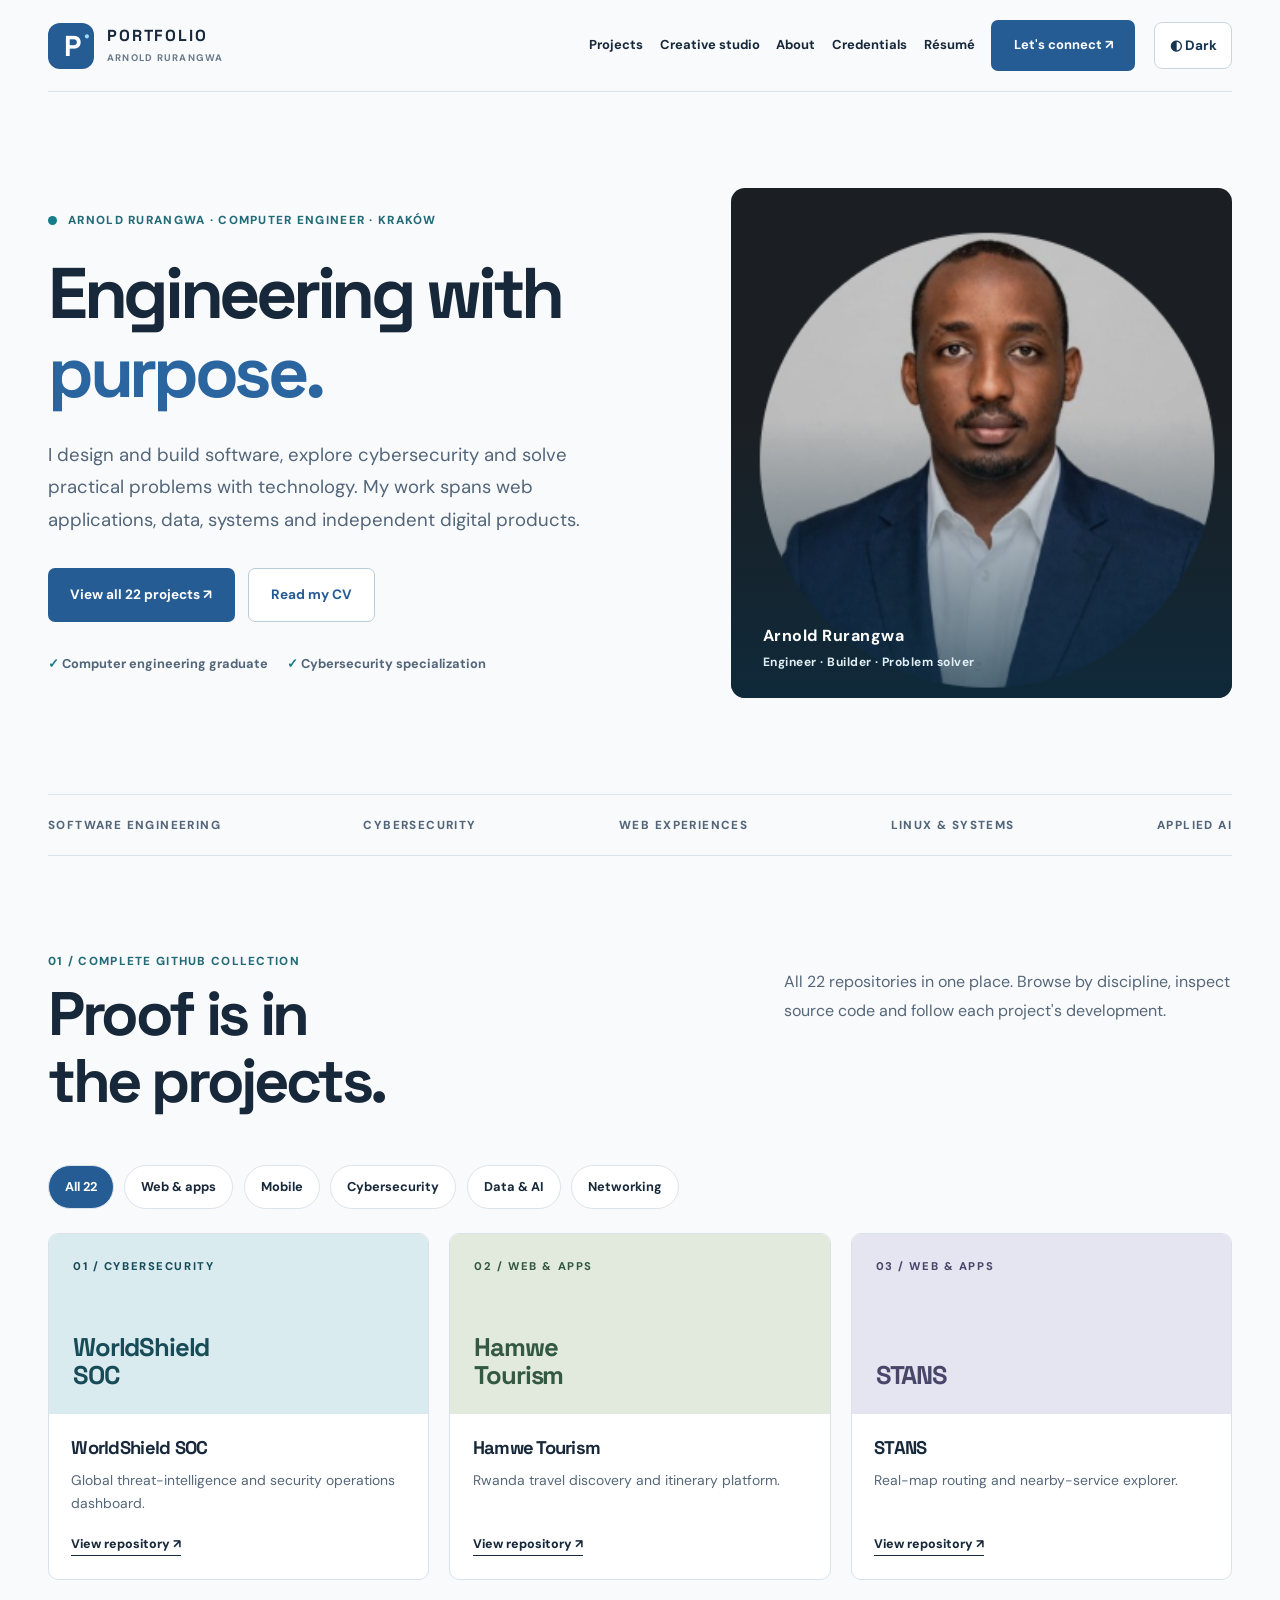
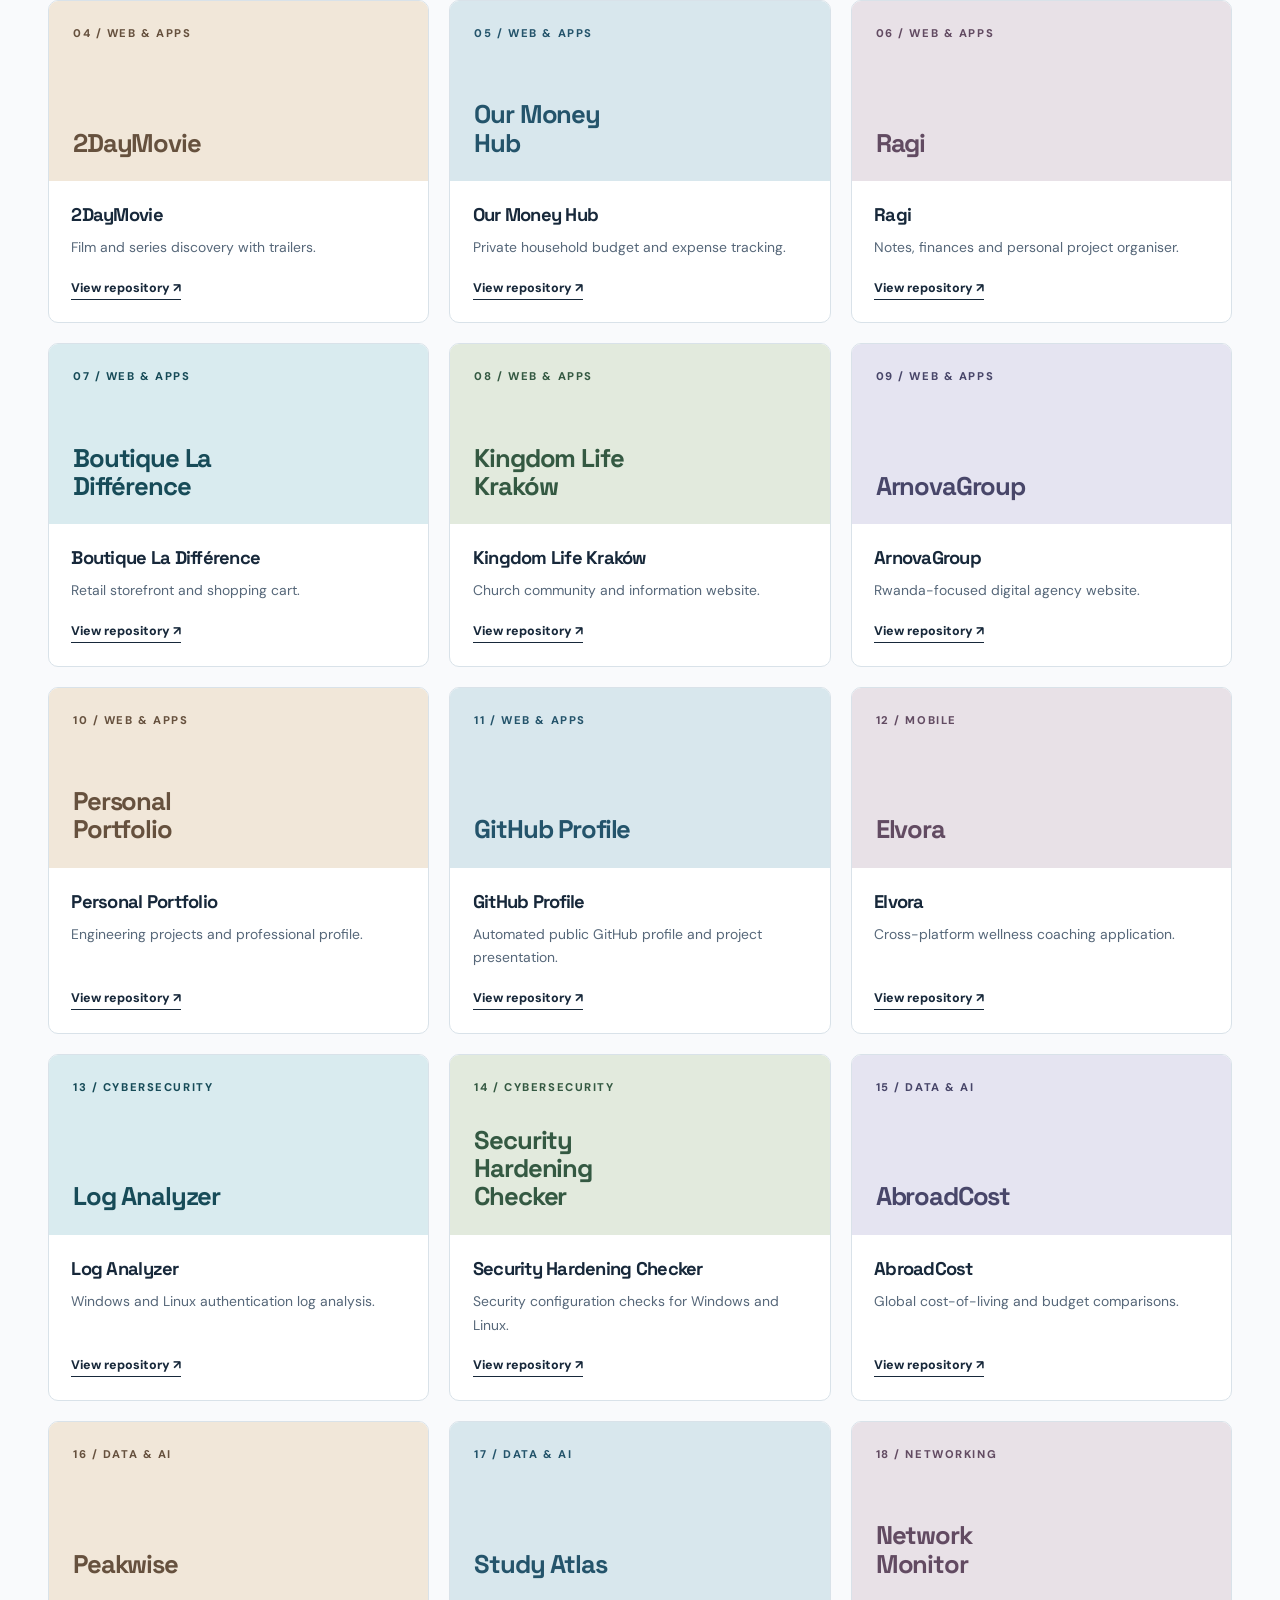
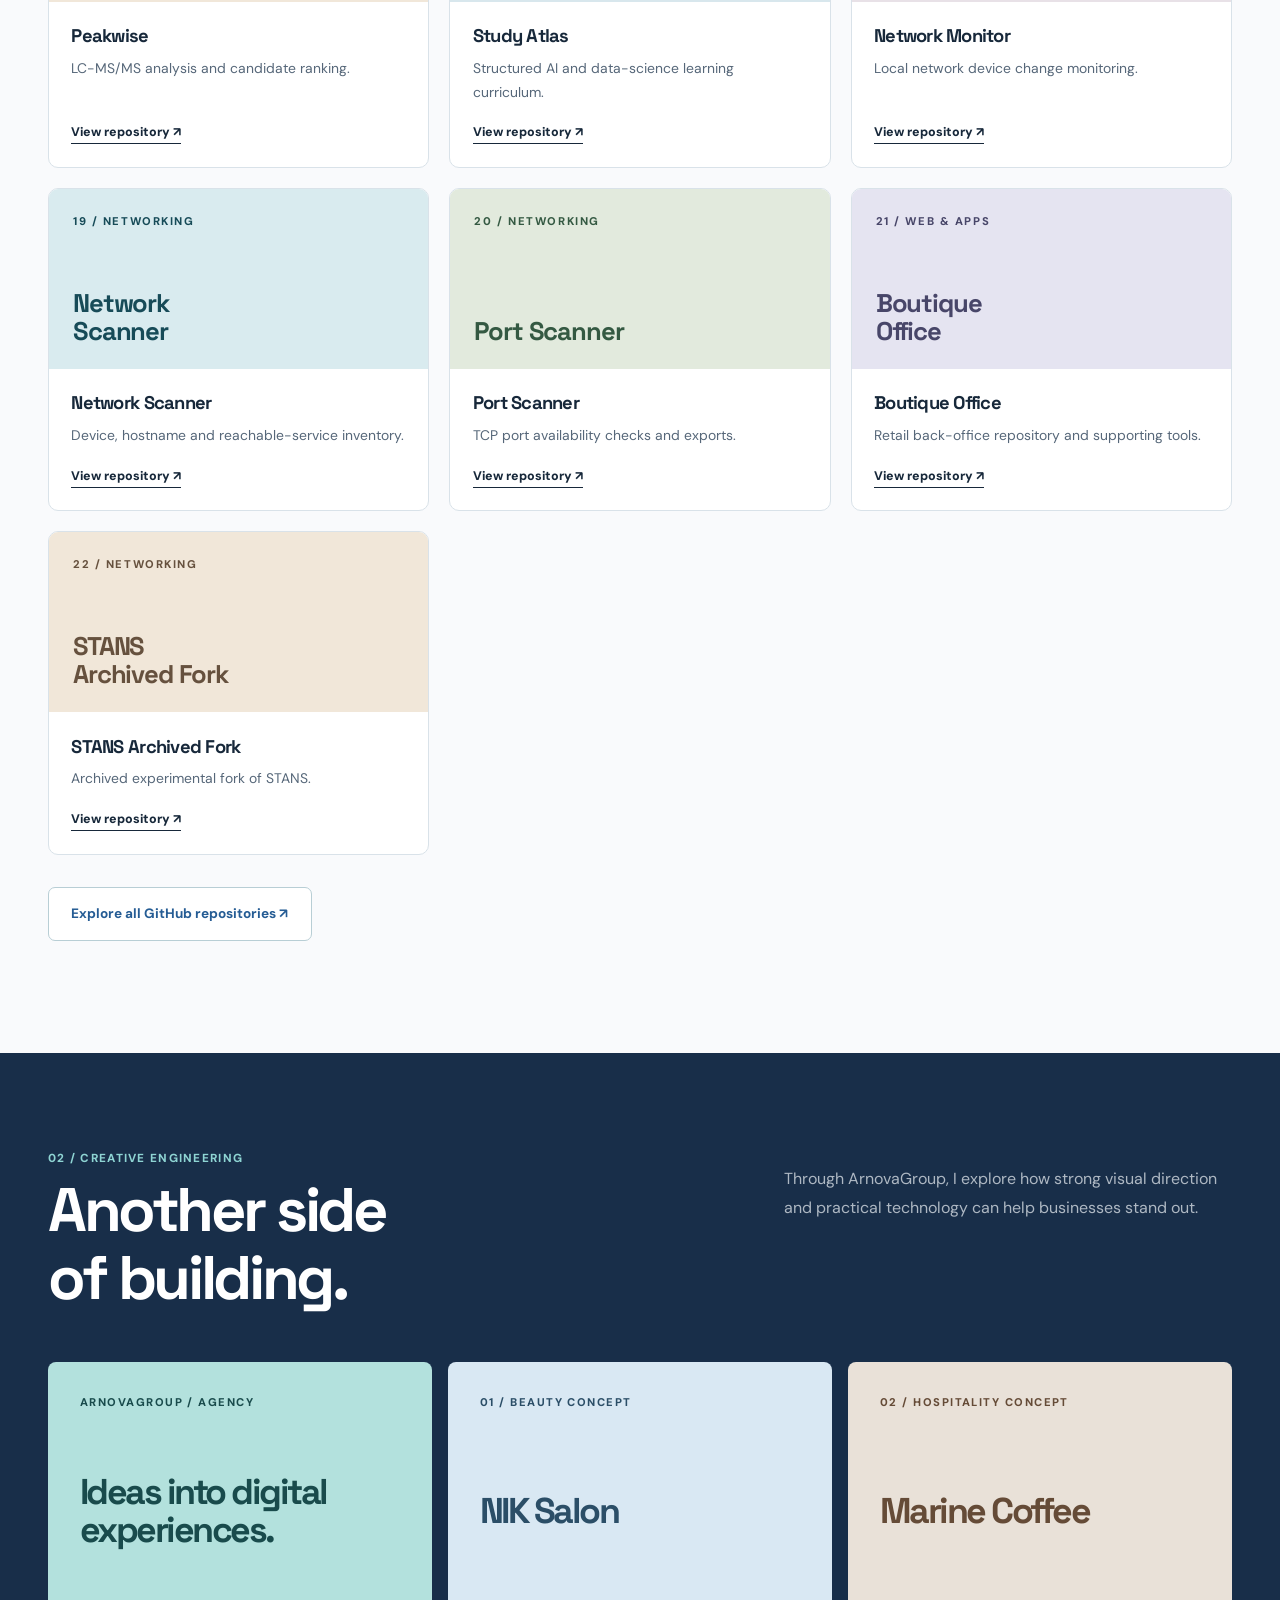
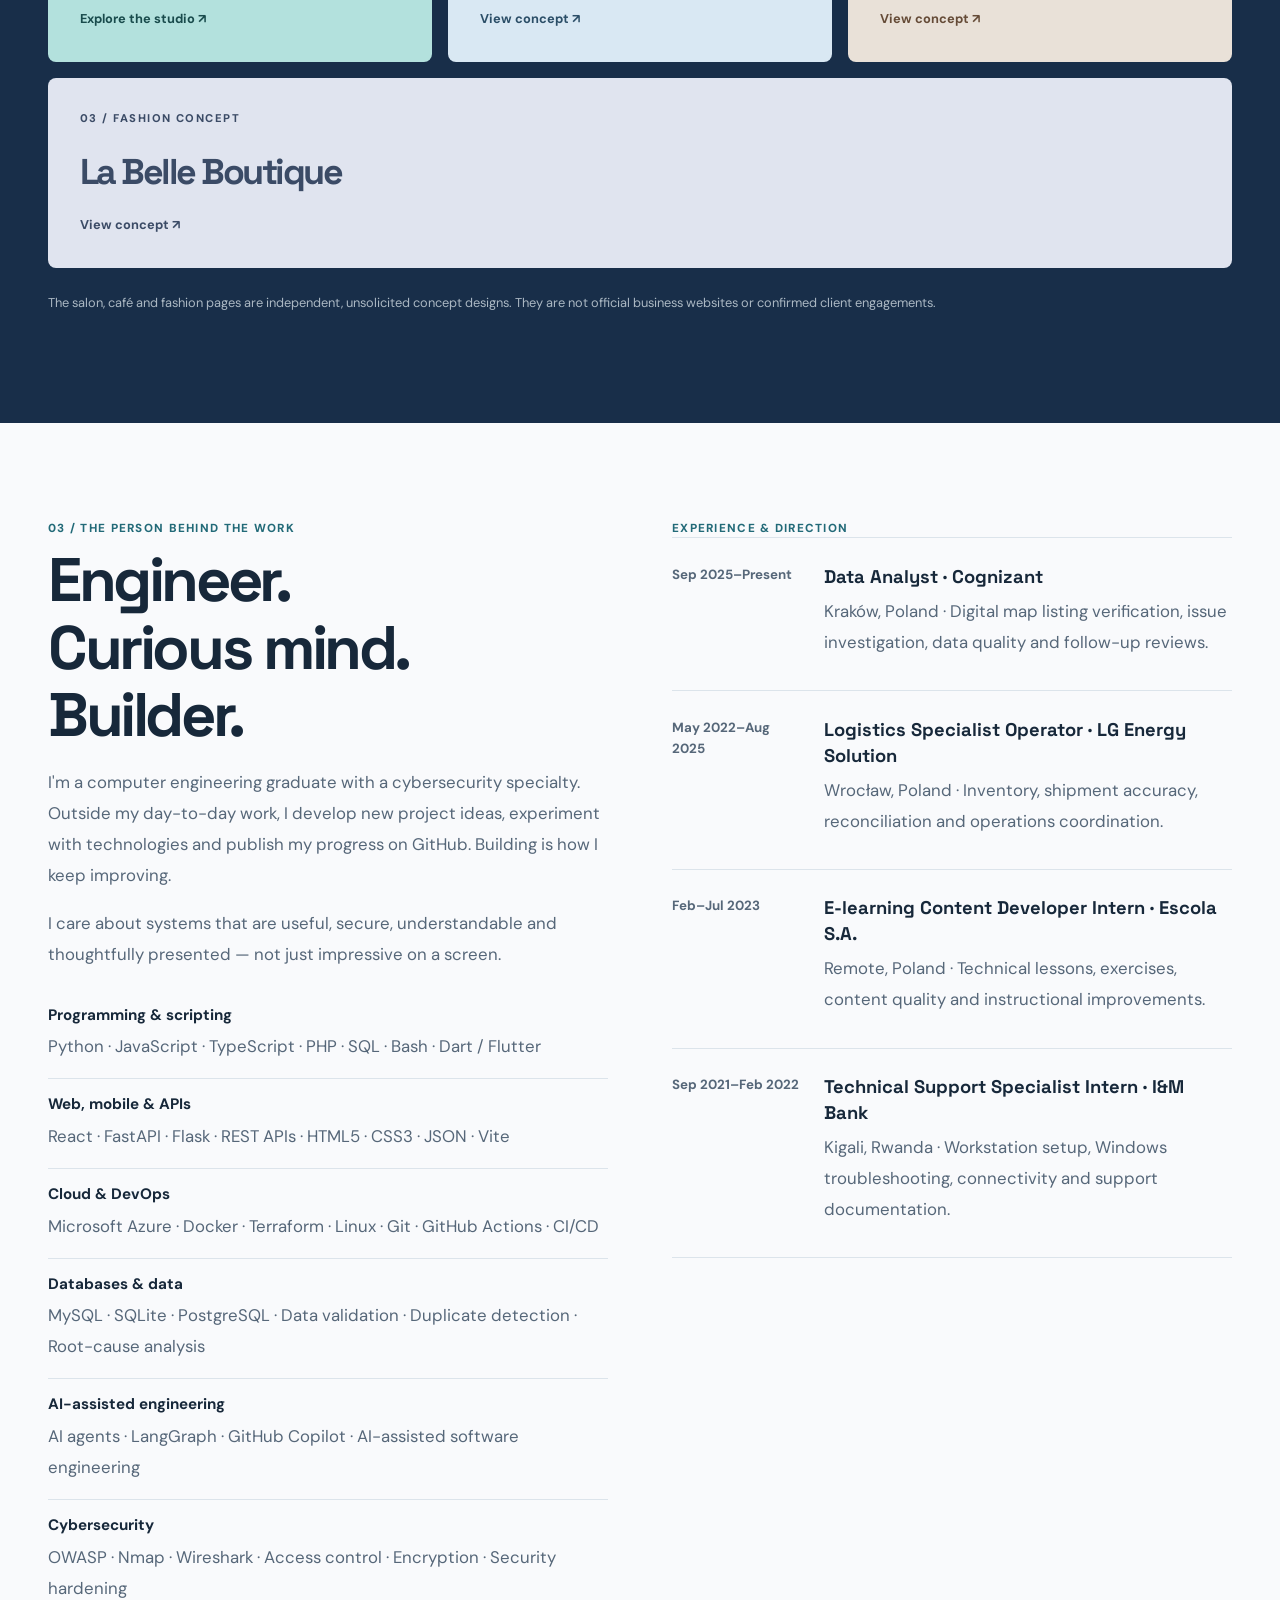
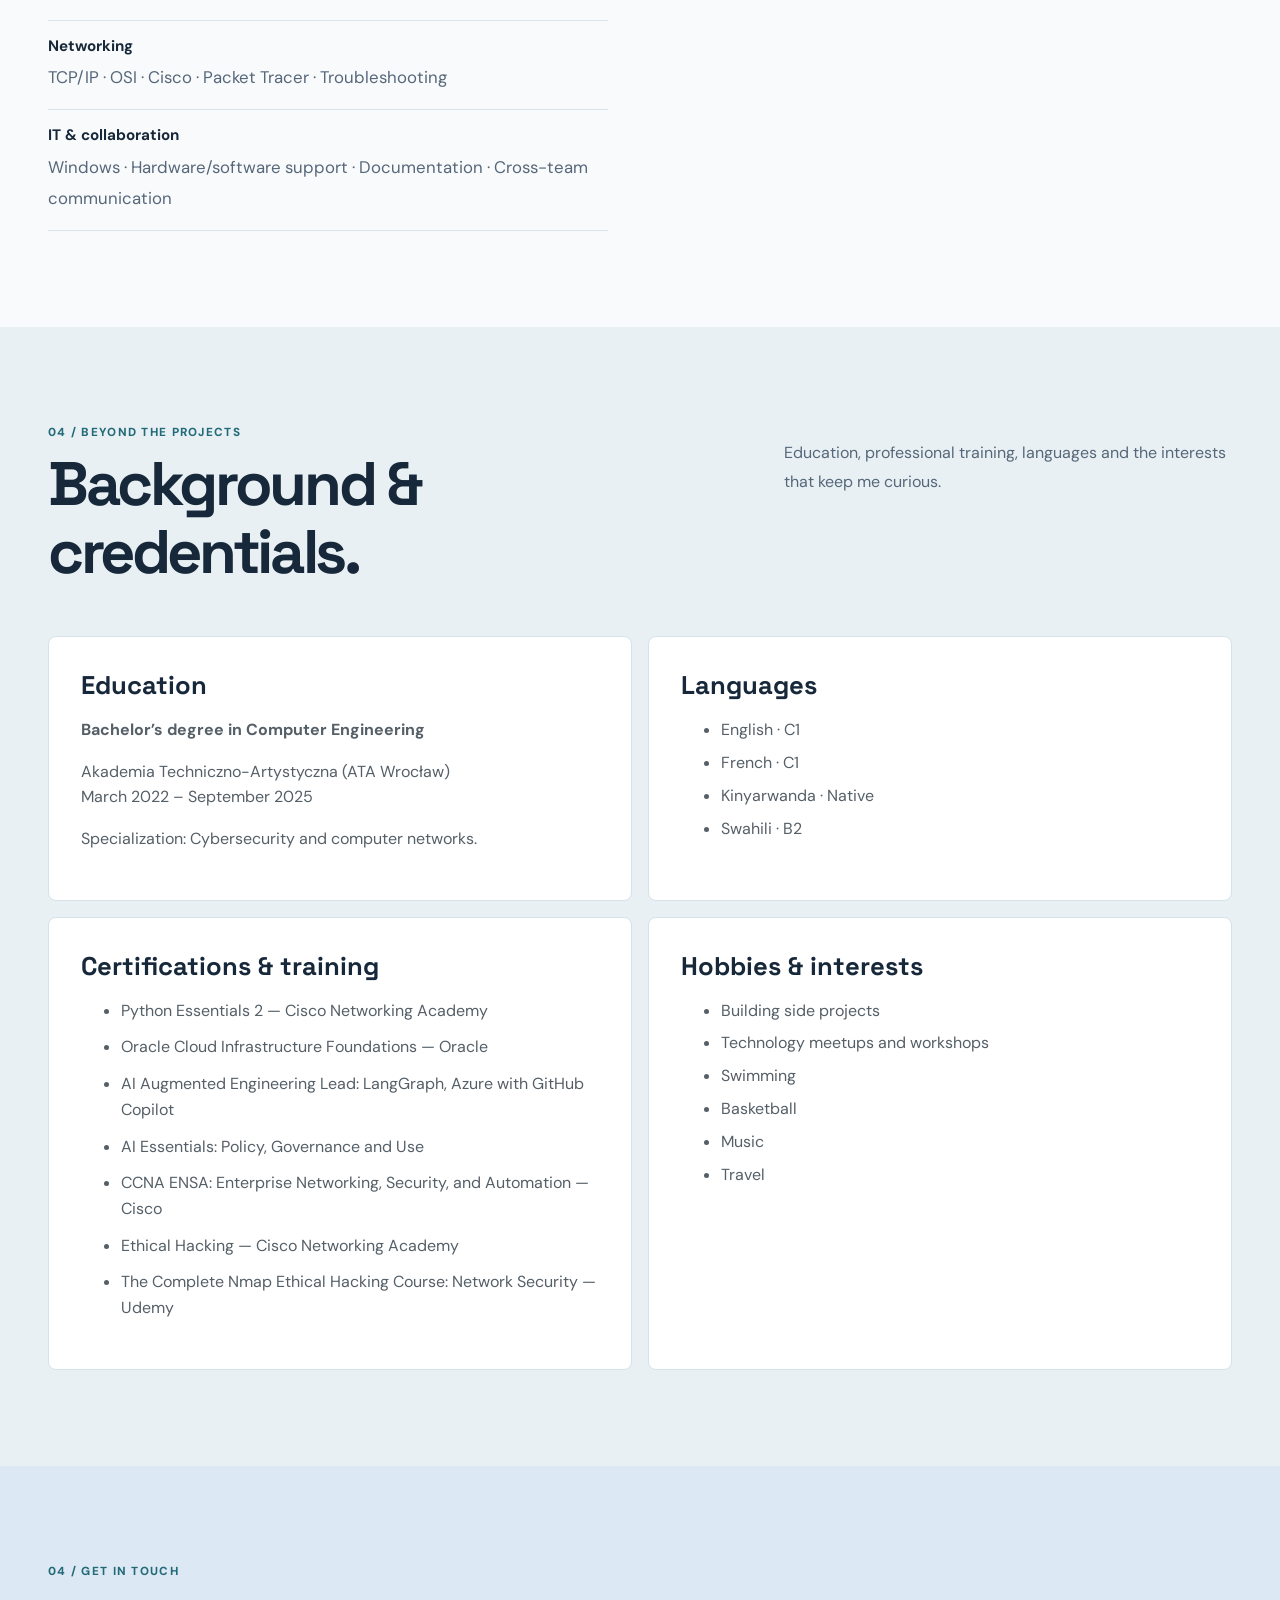
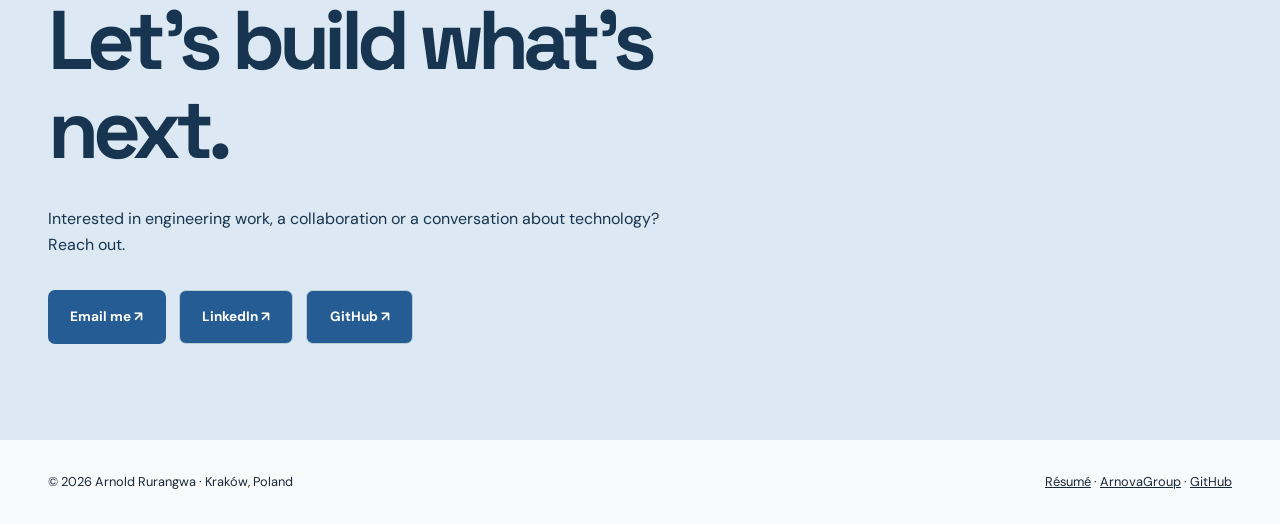
==== commit 0d7e20a2: "fix: desktop portfolio typography and layout, replace AR with Portfolio wordmark, add dark/light tog" ====
--- a/index.html
+++ b/index.html
@@ -4,4 +4,6 @@
 :root{--bg:#f7f6f3;--ink:#20242a;--muted:#687078;--line:#d9dcdb;--accent:#ff6c4a;--navy:#19212c;--blue:#d9e8fa}*{box-sizing:border-box}html{scroll-behavior:smooth}body{margin:0;background:var(--bg);color:var(--ink);font:400 16px/1.6 'DM Sans',Arial,sans-serif}a{color:inherit;text-decoration:none}button{font:inherit;cursor:pointer}img{display:block;max-width:100%}.wrap{width:min(1300px,calc(100% - 72px));margin:auto}.skip{position:absolute;left:-9999px}.skip:focus{left:1rem;top:1rem;padding:1rem;background:white;z-index:5}.nav{display:flex;align-items:center;justify-content:space-between;gap:2rem;padding:1.55rem 0;border-bottom:1px solid var(--line)}.mark{font:700 1.45rem 'Space Grotesk';letter-spacing:-.07em}.mark span{color:var(--accent)}.nav-links{display:flex;gap:2rem;align-items:center;font-size:.85rem;font-weight:700}.nav-links a:hover{color:#d95536}.button{display:inline-flex;align-items:center;justify-content:center;gap:.5rem;background:var(--ink);color:#fff;border-radius:5px;padding:.9rem 1.3rem;font-size:.85rem;font-weight:700;transition:transform .2s}.button:hover{transform:translateY(-3px)}.button-light{background:white;color:var(--ink);border:1px solid var(--line)}.hero{padding:5rem 0 5.5rem}.eyebrow{font-size:.73rem;font-weight:800;text-transform:uppercase;letter-spacing:.16em;display:flex;align-items:center;gap:.7rem}.signal{width:9px;height:9px;background:var(--accent);border-radius:50%}.hero-grid{display:grid;grid-template-columns:1.3fr .7fr;gap:3rem;align-items:center}.hero h1{font:700 clamp(4.2rem,9vw,9.5rem)/.95 'Space Grotesk',Arial,sans-serif;letter-spacing:-.095em;margin:1.5rem 0 2rem}.hero h1 span{color:var(--accent)}.hero-lede{font-size:clamp(1.12rem,1.7vw,1.5rem);max-width:31rem;line-height:1.45;color:#515b63}.hero-actions{display:flex;flex-wrap:wrap;gap:.8rem;margin-top:2rem}.portrait-frame{position:relative;background:#d8e7ec;border-radius:8px;overflow:hidden;min-height:480px;display:flex;align-items:end}.portrait-frame img{width:100%;height:100%;min-height:480px;object-fit:cover;object-position:center top;position:absolute;inset:0}.portrait-frame:after{content:"";position:absolute;inset:45% 0 0;background:linear-gradient(transparent,#111b25bb)}.portrait-label{position:relative;z-index:1;color:white;padding:2rem;font-size:.78rem;font-weight:700;letter-spacing:.1em;text-transform:uppercase}.hero-stamp{position:absolute;z-index:2;right:1.3rem;top:1.3rem;background:var(--accent);color:#fff;border-radius:100px;width:100px;height:100px;display:grid;place-items:center;text-align:center;transform:rotate(12deg);font-size:.67rem;line-height:1.35;letter-spacing:.07em;font-weight:800}.ticker{display:flex;justify-content:space-between;gap:1rem;flex-wrap:wrap;border-block:1px solid var(--line);padding:1.3rem 0;font-size:.73rem;font-weight:800;letter-spacing:.12em;text-transform:uppercase;color:var(--muted)}.section{padding:7rem 0}.section-top{display:flex;align-items:end;justify-content:space-between;gap:3rem;margin-bottom:2.5rem}.section h2{font:700 clamp(3rem,5.6vw,6rem)/1.04 'Space Grotesk';letter-spacing:-.075em;margin:.6rem 0}.section-top p{max-width:25rem;color:var(--muted)}.projects{display:grid;grid-template-columns:repeat(3,minmax(0,1fr));gap:1rem}.project{display:flex;flex-direction:column;border:1px solid var(--line);border-radius:8px;overflow:hidden;background:white;transition:transform .2s,box-shadow .2s}.project:hover{transform:translateY(-5px);box-shadow:0 18px 40px #20242a12}.project-art{min-height:240px;padding:1.5rem;display:flex;flex-direction:column;justify-content:space-between;overflow:hidden}.project-art small{font-weight:800;font-size:.7rem;letter-spacing:.14em}.project-art strong{font:700 clamp(2.2rem,3vw,3.8rem)/1.05 'Space Grotesk';letter-spacing:-.07em;max-width:10ch}.c1{background:#d9e7f3;color:#173d57}.c2{background:#dceccf;color:#36542d}.c3{background:#d8d2f3;color:#403c69}.c4{background:#f1d7bf;color:#67422b}.c5{background:#c5dedb;color:#204d4c}.c6{background:#ffd6ce;color:#753e34}.project-body{padding:1.4rem;flex:1;display:flex;flex-direction:column}.project-body h3{font:700 1.3rem 'Space Grotesk';letter-spacing:-.04em;margin:0}.project-body p{font-size:.87rem;color:var(--muted);margin:.5rem 0 1.2rem}.project-actions{margin-top:auto;display:flex;gap:1rem;font-size:.78rem;font-weight:800}.project-actions a{border-bottom:1px solid currentColor}.dark{background:var(--navy);color:white}.dark .section-top p,.dark .lede{color:#aeb8c3}.dark .eyebrow{color:#ffab96}.studio-grid{display:grid;grid-template-columns:1.3fr 1fr 1fr;gap:1rem}.studio-card{display:flex;flex-direction:column;justify-content:space-between;min-height:300px;border-radius:8px;padding:2rem;transition:transform .2s}.studio-card:hover{transform:translateY(-5px)}.studio-card small{font-size:.7rem;font-weight:800;letter-spacing:.13em;text-transform:uppercase}.studio-card strong{font:700 clamp(2rem,3.5vw,4.3rem)/1.04 'Space Grotesk';letter-spacing:-.07em}.studio-card span{font-size:.8rem;font-weight:700}.studio-card:nth-child(1){background:#ff704d;color:#261e1b}.studio-card:nth-child(2){background:#c2d8c0;color:#1c382c}.studio-card:nth-child(3){background:#e5d2c4;color:#50372f}.studio-card:nth-child(4){background:#d9d3f1;color:#403b67;grid-column:span 3;min-height:190px}.disclosure{color:#abb8c3;font-size:.8rem;margin-top:1.6rem}.about-grid{display:grid;grid-template-columns:1fr 1fr;gap:5rem}.about-grid p{font-size:1.15rem;color:var(--muted);line-height:1.85}.skill-list{display:flex;flex-wrap:wrap;gap:.6rem;margin-top:2rem}.skill-list span{padding:.65rem 1rem;border:1px solid var(--line);border-radius:4px;font-size:.8rem;font-weight:700}.timeline{border-top:1px solid var(--line)}.timeline-row{display:grid;grid-template-columns:150px 1fr;gap:1.4rem;padding:1.6rem 0;border-bottom:1px solid var(--line)}.timeline-row small{color:var(--muted);font-weight:700}.timeline-row h3{font:700 1.3rem 'Space Grotesk';margin:0}.timeline-row p{margin:.4rem 0;color:var(--muted)}.contact{background:var(--accent);color:#242322;padding:6rem 0}.contact h2{font:700 clamp(4rem,9vw,10rem)/.95 'Space Grotesk';letter-spacing:-.09em;margin:1rem 0 2rem;max-width:12ch}.contact .button{background:#20242a;color:white}.contact p{max-width:40rem}.footer{display:flex;justify-content:space-between;gap:2rem;flex-wrap:wrap;padding:2rem 0;font-size:.8rem}.footer a{text-decoration:underline}a:focus-visible{outline:3px solid #236bff;outline-offset:4px}@media(max-width:980px){.hero-grid,.about-grid{grid-template-columns:1fr 1fr;gap:2rem}.projects{grid-template-columns:repeat(2,1fr)}.studio-grid{grid-template-columns:repeat(2,1fr)}.studio-card:nth-child(4){grid-column:span 2}}@media(max-width:650px){.wrap{width:calc(100% - 32px)}.nav-links a:not(.button){display:none}.nav-links{gap:.7rem}.hero-grid,.about-grid,.projects,.studio-grid{grid-template-columns:1fr}.hero{padding:3rem 0}.hero h1{font-size:clamp(3.6rem,15vw,6rem)}.portrait-frame,.portrait-frame img{min-height:360px}.section{padding:4rem 0}.section-top{flex-direction:column;align-items:start;gap:1rem}.studio-card:nth-child(4){grid-column:auto}.studio-card{min-height:250px}.timeline-row{grid-template-columns:1fr;gap:.4rem}.contact{padding:4rem 0}.contact h2{font-size:clamp(3.5rem,13vw,6rem)}}@media(prefers-reduced-motion:reduce){html{scroll-behavior:auto}*,*:before,*:after{transition:none!important;animation:none!important}}
 </style><style id="portfolio-redesign-2026">
 :root{--bg:#f5f8fb;--ink:#172a40;--muted:#526579;--line:#d9e2e9;--accent:#147d89;--navy:#122c3e;--blue:#e1eef5}body{background:var(--bg);color:var(--ink);font-family:'DM Sans',Arial,sans-serif}.wrap{width:min(1170px,calc(100% - 64px))}.nav{padding:1.2rem 0}.mark span{color:#147d89}.nav-links{gap:1.6rem}.nav-links a:hover{color:#147d89}.button{background:#146e79;color:white;border-radius:7px;padding:.95rem 1.4rem}.button-light{background:white;color:#174c58;border:1px solid #b8ced5}.hero{padding:5.5rem 0 6rem}.hero-grid{grid-template-columns:minmax(0,1.1fr) minmax(0,.9fr);gap:clamp(2rem,5vw,5rem);align-items:center}.hero-copy{min-width:0}.hero h1{font:700 clamp(3.5rem,6.8vw,7.2rem)/1.04 'Space Grotesk',Arial,sans-serif;letter-spacing:-.072em;margin:1.5rem 0 1.7rem;max-width:12ch}.hero h1 span{color:#147d89}.hero-lede{font-size:1.16rem;line-height:1.8;max-width:35rem;color:#526579}.eyebrow{color:#226a78;letter-spacing:.11em}.signal{background:#147d89}.hero-actions{margin-top:2rem}.hero-facts{display:flex;flex-wrap:wrap;gap:1.2rem;margin-top:2rem;font-size:.8rem;font-weight:700;color:#526579}.hero-facts span:before{content:'✓ ';color:#147d89}.portrait-frame{min-height:540px;border-radius:14px;background:#d9e9f0}.portrait-frame img{min-height:540px;object-fit:cover;object-position:center top}.portrait-frame:after{background:linear-gradient(transparent,#0b2d42bb)}.portrait-label{padding:1.5rem 2rem;font-size:1rem;letter-spacing:.03em;text-transform:none}.portrait-label small{font-size:.75rem;color:#e0eff4}.hero-stamp{display:none}.ticker{color:#526579}.section{padding:6rem 0}.section-top{align-items:start;gap:2rem}.section h2{font-size:clamp(2.7rem,4.8vw,5.1rem);line-height:1.1;letter-spacing:-.055em}.section-top p{line-height:1.8}.projects{grid-template-columns:repeat(3,minmax(0,1fr));gap:1.2rem}.project{border-radius:10px;border-color:#d9e2e9}.project-art{min-height:180px;padding:1.5rem}.project-art strong{font-size:clamp(1.6rem,2.3vw,2.5rem);line-height:1.1;overflow-wrap:anywhere;letter-spacing:-.045em}.project-body{padding:1.4rem}.project-body h3{font-size:1.15rem;line-height:1.35}.project-body p{line-height:1.7}.c1{background:#d9ebef;color:#174b58}.c2{background:#e2eadd;color:#345942}.c3{background:#e5e4f1;color:#484669}.c4{background:#f1e7d9;color:#66513e}.c5{background:#d8e7ed;color:#24546b}.c6{background:#e8e1e7;color:#624b62}.dark{background:#163344}.dark .eyebrow{color:#8ed4d3}.studio-card:nth-child(1){background:#b3e1dd;color:#194b4c}.studio-card:nth-child(2){background:#d9e8f3;color:#2b4e67}.studio-card:nth-child(3){background:#e9e1d8;color:#654b37}.studio-card:nth-child(4){background:#e0e4ef;color:#3b4b66}.studio-card strong{font-size:clamp(1.8rem,2.8vw,3.2rem)}.about-grid{gap:4rem}.about-grid p{font-size:1.05rem;line-height:1.85}.timeline-row{grid-template-columns:130px minmax(0,1fr)}.timeline-row h3{font-size:1.15rem;line-height:1.4}.extras{background:#e8f0f4}.extra-panel{border-color:#d6e2e9}.contact{background:#c4e5e3;color:#163e44}.contact h2{font-size:clamp(3.3rem,6.5vw,7rem);line-height:1.07;letter-spacing:-.07em}.contact .button{background:#146e79}.filter.active,.filter:hover{background:#146e79;color:white}@media(max-width:980px){.projects{grid-template-columns:repeat(2,minmax(0,1fr))}.hero-grid{gap:2rem}.portrait-frame,.portrait-frame img{min-height:440px}}@media(max-width:650px){.wrap{width:calc(100% - 36px)}.hero-grid,.about-grid{grid-template-columns:1fr}.hero{padding:3.5rem 0}.hero h1{font-size:clamp(3.1rem,12vw,5rem)}.hero-lede{font-size:1.04rem}.portrait-frame,.portrait-frame img{min-height:360px}.projects{grid-template-columns:1fr}.section{padding:4rem 0}.section-top{gap:.8rem}.timeline-row{grid-template-columns:1fr}.hero-facts{gap:.6rem}}
-</style></head><body><a class="skip" href="#main">Skip to content</a><header class="wrap nav"><a class="mark" href="#top">AR<span>↗</span></a><nav class="nav-links" aria-label="Main navigation"><a href="#work">Projects</a><a href="#creative">Creative studio</a><a href="#about">About</a><a href="#credentials">Credentials</a><a href="./resume.html">Résumé</a><a class="button" href="#contact">Let's connect ↗</a></nav></header><main id="main"><section class="wrap hero" id="top"><div class="hero-grid"><div class="hero-copy"><div class="eyebrow"><span class="signal"></span>Arnold Rurangwa · Computer Engineer · Kraków</div><h1>Engineering with <span>purpose.</span></h1><p class="hero-lede">I design and build software, explore cybersecurity and solve practical problems with technology. My work spans web applications, data, systems and independent digital products.</p><div class="hero-actions"><a class="button" href="#work">View all 22 projects ↗</a><a class="button button-light" href="./resume.html">Read my CV</a></div><div class="hero-facts"><span>Computer engineering graduate</span><span>Cybersecurity specialization</span></div></div><div class="portrait-frame"><img src="./assets/portrait.png" alt="Portrait of Arnold Rurangwa" loading="eager"><div class="portrait-label">Arnold Rurangwa<br><small>Engineer · Builder · Problem solver</small></div></div></div></section><div class="wrap ticker"><span>Software engineering</span><span>Cybersecurity</span><span>Web experiences</span><span>Linux & systems</span><span>Applied AI</span></div><section class="wrap section" id="work"><div class="section-top"><div><div class="eyebrow">01 / Complete GitHub collection</div><h2>Proof is in<br>the projects.</h2></div><p>All 22 repositories in one place. Browse by discipline, inspect source code and follow each project's development.</p></div><div class="filters" role="group" aria-label="Filter projects"><button class="filter active" type="button" data-filter="All" aria-pressed="true">All 22</button><button class="filter" type="button" data-filter="Web & apps" aria-pressed="false">Web & apps</button><button class="filter" type="button" data-filter="Mobile" aria-pressed="false">Mobile</button><button class="filter" type="button" data-filter="Cybersecurity" aria-pressed="false">Cybersecurity</button><button class="filter" type="button" data-filter="Data & AI" aria-pressed="false">Data & AI</button><button class="filter" type="button" data-filter="Networking" aria-pressed="false">Networking</button></div><div class="projects"><article class="project" data-category="Cybersecurity"><div class="project-art c1"><small>01 / CYBERSECURITY</small><strong>WorldShield SOC</strong></div><div class="project-body"><h3>WorldShield SOC</h3><p>Global threat-intelligence and security operations dashboard.</p><div class="project-actions"><a href="https://github.com/Arnold-RG/worldshield-soc" target="_blank" rel="noopener noreferrer">View repository ↗</a></div></div></article><article class="project" data-category="Web &amp; apps"><div class="project-art c2"><small>02 / WEB &amp; APPS</small><strong>Hamwe Tourism</strong></div><div class="project-body"><h3>Hamwe Tourism</h3><p>Rwanda travel discovery and itinerary platform.</p><div class="project-actions"><a href="https://github.com/Arnold-RG/hamwe" target="_blank" rel="noopener noreferrer">View repository ↗</a></div></div></article><article class="project" data-category="Web &amp; apps"><div class="project-art c3"><small>03 / WEB &amp; APPS</small><strong>STANS</strong></div><div class="project-body"><h3>STANS</h3><p>Real-map routing and nearby-service explorer.</p><div class="project-actions"><a href="https://github.com/Arnold-RG/STANS" target="_blank" rel="noopener noreferrer">View repository ↗</a></div></div></article><article class="project" data-category="Web &amp; apps"><div class="project-art c4"><small>04 / WEB &amp; APPS</small><strong>2DayMovie</strong></div><div class="project-body"><h3>2DayMovie</h3><p>Film and series discovery with trailers.</p><div class="project-actions"><a href="https://github.com/Arnold-RG/2daymovie" target="_blank" rel="noopener noreferrer">View repository ↗</a></div></div></article><article class="project" data-category="Web &amp; apps"><div class="project-art c5"><small>05 / WEB &amp; APPS</small><strong>Our Money Hub</strong></div><div class="project-body"><h3>Our Money Hub</h3><p>Private household budget and expense tracking.</p><div class="project-actions"><a href="https://github.com/Arnold-RG/our-money-hub" target="_blank" rel="noopener noreferrer">View repository ↗</a></div></div></article><article class="project" data-category="Web &amp; apps"><div class="project-art c6"><small>06 / WEB &amp; APPS</small><strong>Ragi</strong></div><div class="project-body"><h3>Ragi</h3><p>Notes, finances and personal project organiser.</p><div class="project-actions"><a href="https://github.com/Arnold-RG/ragi" target="_blank" rel="noopener noreferrer">View repository ↗</a></div></div></article><article class="project" data-category="Web &amp; apps"><div class="project-art c1"><small>07 / WEB &amp; APPS</small><strong>Boutique La Différence</strong></div><div class="project-body"><h3>Boutique La Différence</h3><p>Retail storefront and shopping cart.</p><div class="project-actions"><a href="https://github.com/Arnold-RG/Boutique-la-difference" target="_blank" rel="noopener noreferrer">View repository ↗</a></div></div></article><article class="project" data-category="Web &amp; apps"><div class="project-art c2"><small>08 / WEB &amp; APPS</small><strong>Kingdom Life Kraków</strong></div><div class="project-body"><h3>Kingdom Life Kraków</h3><p>Church community and information website.</p><div class="project-actions"><a href="https://github.com/Arnold-RG/kingdom-life-krakow" target="_blank" rel="noopener noreferrer">View repository ↗</a></div></div></article><article class="project" data-category="Web &amp; apps"><div class="project-art c3"><small>09 / WEB &amp; APPS</small><strong>ArnovaGroup</strong></div><div class="project-body"><h3>ArnovaGroup</h3><p>Rwanda-focused digital agency website.</p><div class="project-actions"><a href="https://github.com/Arnold-RG/vira" target="_blank" rel="noopener noreferrer">View repository ↗</a></div></div></article><article class="project" data-category="Web &amp; apps"><div class="project-art c4"><small>10 / WEB &amp; APPS</small><strong>Personal Portfolio</strong></div><div class="project-body"><h3>Personal Portfolio</h3><p>Engineering projects and professional profile.</p><div class="project-actions"><a href="https://github.com/Arnold-RG/arnold-portfolio" target="_blank" rel="noopener noreferrer">View repository ↗</a></div></div></article><article class="project" data-category="Web &amp; apps"><div class="project-art c5"><small>11 / WEB &amp; APPS</small><strong>GitHub Profile</strong></div><div class="project-body"><h3>GitHub Profile</h3><p>Automated public GitHub profile and project presentation.</p><div class="project-actions"><a href="https://github.com/Arnold-RG/Arnold-RG" target="_blank" rel="noopener noreferrer">View repository ↗</a></div></div></article><article class="project" data-category="Mobile"><div class="project-art c6"><small>12 / MOBILE</small><strong>Elvora</strong></div><div class="project-body"><h3>Elvora</h3><p>Cross-platform wellness coaching application.</p><div class="project-actions"><a href="https://github.com/Arnold-RG/elvora" target="_blank" rel="noopener noreferrer">View repository ↗</a></div></div></article><article class="project" data-category="Cybersecurity"><div class="project-art c1"><small>13 / CYBERSECURITY</small><strong>Log Analyzer</strong></div><div class="project-body"><h3>Log Analyzer</h3><p>Windows and Linux authentication log analysis.</p><div class="project-actions"><a href="https://github.com/Arnold-RG/log-analyzer" target="_blank" rel="noopener noreferrer">View repository ↗</a></div></div></article><article class="project" data-category="Cybersecurity"><div class="project-art c2"><small>14 / CYBERSECURITY</small><strong>Security Hardening Checker</strong></div><div class="project-body"><h3>Security Hardening Checker</h3><p>Security configuration checks for Windows and Linux.</p><div class="project-actions"><a href="https://github.com/Arnold-RG/security-hardening-checker" target="_blank" rel="noopener noreferrer">View repository ↗</a></div></div></article><article class="project" data-category="Data &amp; AI"><div class="project-art c3"><small>15 / DATA &amp; AI</small><strong>AbroadCost</strong></div><div class="project-body"><h3>AbroadCost</h3><p>Global cost-of-living and budget comparisons.</p><div class="project-actions"><a href="https://github.com/Arnold-RG/AbroadCost" target="_blank" rel="noopener noreferrer">View repository ↗</a></div></div></article><article class="project" data-category="Data &amp; AI"><div class="project-art c4"><small>16 / DATA &amp; AI</small><strong>Peakwise</strong></div><div class="project-body"><h3>Peakwise</h3><p>LC-MS/MS analysis and candidate ranking.</p><div class="project-actions"><a href="https://github.com/Arnold-RG/peakwise" target="_blank" rel="noopener noreferrer">View repository ↗</a></div></div></article><article class="project" data-category="Data &amp; AI"><div class="project-art c5"><small>17 / DATA &amp; AI</small><strong>Study Atlas</strong></div><div class="project-body"><h3>Study Atlas</h3><p>Structured AI and data-science learning curriculum.</p><div class="project-actions"><a href="https://github.com/Arnold-RG/study-atlas" target="_blank" rel="noopener noreferrer">View repository ↗</a></div></div></article><article class="project" data-category="Networking"><div class="project-art c6"><small>18 / NETWORKING</small><strong>Network Monitor</strong></div><div class="project-body"><h3>Network Monitor</h3><p>Local network device change monitoring.</p><div class="project-actions"><a href="https://github.com/Arnold-RG/network-monitor" target="_blank" rel="noopener noreferrer">View repository ↗</a></div></div></article><article class="project" data-category="Networking"><div class="project-art c1"><small>19 / NETWORKING</small><strong>Network Scanner</strong></div><div class="project-body"><h3>Network Scanner</h3><p>Device, hostname and reachable-service inventory.</p><div class="project-actions"><a href="https://github.com/Arnold-RG/network-scanner" target="_blank" rel="noopener noreferrer">View repository ↗</a></div></div></article><article class="project" data-category="Networking"><div class="project-art c2"><small>20 / NETWORKING</small><strong>Port Scanner</strong></div><div class="project-body"><h3>Port Scanner</h3><p>TCP port availability checks and exports.</p><div class="project-actions"><a href="https://github.com/Arnold-RG/port-scanner" target="_blank" rel="noopener noreferrer">View repository ↗</a></div></div></article><article class="project" data-category="Web &amp; apps"><div class="project-art c3"><small>21 / WEB &amp; APPS</small><strong>Boutique Office</strong></div><div class="project-body"><h3>Boutique Office</h3><p>Retail back-office repository and supporting tools.</p><div class="project-actions"><a href="https://github.com/Arnold-RG/boutique-la-difference-office" target="_blank" rel="noopener noreferrer">View repository ↗</a></div></div></article><article class="project" data-category="Networking"><div class="project-art c4"><small>22 / NETWORKING</small><strong>STANS Archived Fork</strong></div><div class="project-body"><h3>STANS Archived Fork</h3><p>Archived experimental fork of STANS.</p><div class="project-actions"><a href="https://github.com/Arnold-RG/STANS-archived-fork" target="_blank" rel="noopener noreferrer">View repository ↗</a></div></div></article></div><p style="margin-top:2rem"><a class="button button-light" href="https://github.com/Arnold-RG?tab=repositories">Explore all GitHub repositories ↗</a></p></section><section class="section dark" id="creative"><div class="wrap"><div class="section-top"><div><div class="eyebrow">02 / Creative engineering</div><h2>Another side<br>of building.</h2></div><p>Through ArnovaGroup, I explore how strong visual direction and practical technology can help businesses stand out.</p></div><div class="studio-grid"><a class="studio-card" href="https://arnold-rg.github.io/vira/"><small>ArnovaGroup / Agency</small><strong>Ideas into digital experiences.</strong><span>Explore the studio ↗</span></a><a class="studio-card" href="./demos/arnova/nik-salon.html"><small>01 / Beauty concept</small><strong>NIK Salon</strong><span>View concept ↗</span></a><a class="studio-card" href="./demos/arnova/marine-coffee.html"><small>02 / Hospitality concept</small><strong>Marine Coffee</strong><span>View concept ↗</span></a><a class="studio-card" href="./demos/arnova/la-belle-boutique.html"><small>03 / Fashion concept</small><strong>La Belle Boutique</strong><span>View concept ↗</span></a></div><p class="disclosure">The salon, café and fashion pages are independent, unsolicited concept designs. They are not official business websites or confirmed client engagements.</p></div></section><section class="wrap section about-grid" id="about"><div><div class="eyebrow">03 / The person behind the work</div><h2>Engineer.<br>Curious mind.<br>Builder.</h2><p>I'm a computer engineering graduate with a cybersecurity specialty. Outside my day-to-day work, I develop new project ideas, experiment with technologies and publish my progress on GitHub. Building is how I keep improving.</p><p>I care about systems that are useful, secure, understandable and thoughtfully presented — not just impressive on a screen.</p><div class="skill-groups"><div class="skill-group"><strong>Programming & scripting</strong><p>Python · JavaScript · TypeScript · PHP · SQL · Bash · Dart / Flutter</p></div><div class="skill-group"><strong>Web, mobile & APIs</strong><p>React · FastAPI · Flask · REST APIs · HTML5 · CSS3 · JSON · Vite</p></div><div class="skill-group"><strong>Cloud & DevOps</strong><p>Microsoft Azure · Docker · Terraform · Linux · Git · GitHub Actions · CI/CD</p></div><div class="skill-group"><strong>Databases & data</strong><p>MySQL · SQLite · PostgreSQL · Data validation · Duplicate detection · Root-cause analysis</p></div><div class="skill-group"><strong>AI-assisted engineering</strong><p>AI agents · LangGraph · GitHub Copilot · AI-assisted software engineering</p></div><div class="skill-group"><strong>Cybersecurity</strong><p>OWASP · Nmap · Wireshark · Access control · Encryption · Security hardening</p></div><div class="skill-group"><strong>Networking</strong><p>TCP/IP · OSI · Cisco · Packet Tracer · Troubleshooting</p></div><div class="skill-group"><strong>IT & collaboration</strong><p>Windows · Hardware/software support · Documentation · Cross-team communication</p></div></div></div><div><div class="eyebrow">Experience & direction</div><div class="timeline"><div class="timeline-row"><small>Sep 2025–Present</small><div><h3>Data Analyst · Cognizant</h3><p>Kraków, Poland · Digital map listing verification, issue investigation, data quality and follow-up reviews.</p></div></div><div class="timeline-row"><small>May 2022–Aug 2025</small><div><h3>Logistics Specialist Operator · LG Energy Solution</h3><p>Wrocław, Poland · Inventory, shipment accuracy, reconciliation and operations coordination.</p></div></div><div class="timeline-row"><small>Feb–Jul 2023</small><div><h3>E-learning Content Developer Intern · Escola S.A.</h3><p>Remote, Poland · Technical lessons, exercises, content quality and instructional improvements.</p></div></div><div class="timeline-row"><small>Sep 2021–Feb 2022</small><div><h3>Technical Support Specialist Intern · I&M Bank</h3><p>Kigali, Rwanda · Workstation setup, Windows troubleshooting, connectivity and support documentation.</p></div></div></div></div></section><section class="section extras" id="credentials"><div class="wrap"><div class="section-top"><div><div class="eyebrow">04 / Beyond the projects</div><h2>Background &<br>credentials.</h2></div><p>Education, professional training, languages and the interests that keep me curious.</p></div><div class="extra-grid"><article class="extra-panel"><h3>Education</h3><p><strong>Bachelor’s degree in Computer Engineering</strong></p><p>Akademia Techniczno-Artystyczna (ATA Wrocław)<br>March 2022 – September 2025</p><p>Specialization: Cybersecurity and computer networks.</p></article><article class="extra-panel"><h3>Languages</h3><ul><li>English · C1</li><li>French · C1</li><li>Kinyarwanda · Native</li><li>Swahili · B2</li></ul></article><article class="extra-panel certificates"><h3>Certifications & training</h3><ul><li>Python Essentials 2 — Cisco Networking Academy</li><li>Oracle Cloud Infrastructure Foundations — Oracle</li><li>AI Augmented Engineering Lead: LangGraph, Azure with GitHub Copilot</li><li>AI Essentials: Policy, Governance and Use</li><li>CCNA ENSA: Enterprise Networking, Security, and Automation — Cisco</li><li>Ethical Hacking — Cisco Networking Academy</li><li>The Complete Nmap Ethical Hacking Course: Network Security — Udemy</li></ul></article><article class="extra-panel"><h3>Hobbies & interests</h3><ul><li>Building side projects</li><li>Technology meetups and workshops</li><li>Swimming</li><li>Basketball</li><li>Music</li><li>Travel</li></ul></article></div></div></section><section class="contact" id="contact"><div class="wrap"><div class="eyebrow">04 / Get in touch</div><h2>Let's build what's next.</h2><p>Interested in engineering work, a collaboration or a conversation about technology? Reach out.</p><div class="hero-actions"><a class="button" href="mailto:rurangwaarnold32@gmail.com">Email me ↗</a><a class="button button-light" href="https://www.linkedin.com/in/rurangwa-arnold-53b90520b/">LinkedIn ↗</a><a class="button button-light" href="https://github.com/Arnold-RG">GitHub ↗</a></div></div></section></main><footer class="wrap footer"><span>© 2026 Arnold Rurangwa · Kraków, Poland</span><span><a href="./resume.html">Résumé</a> · <a href="https://arnold-rg.github.io/vira/">ArnovaGroup</a> · <a href="https://github.com/Arnold-RG">GitHub</a></span></footer><script>document.querySelectorAll('.filter').forEach(b=>b.addEventListener('click',()=>{document.querySelectorAll('.filter').forEach(x=>{x.classList.toggle('active',x===b);x.setAttribute('aria-pressed',String(x===b))});document.querySelectorAll('.project[data-category]').forEach(c=>{c.hidden=b.dataset.filter!=='All'&&c.dataset.category!==b.dataset.filter})}));</script></body></html>+</style><style id="portfolio-desktop-theme-fix">
+:root{--bg:#f9fafc;--ink:#17283a;--muted:#566779;--line:#dce4eb;--accent:#2a65a0;--navy:#182e49}.wrap{width:min(1320px,calc(100% - 96px))}.nav{min-height:92px;gap:1.2rem}.portfolio-wordmark{display:inline-flex;align-items:center;gap:.8rem;min-width:max-content}.portfolio-wordmark-icon{width:46px;height:46px;display:grid;place-items:center;background:#255c94;color:#fff;border-radius:12px;font:700 1.8rem 'Space Grotesk';position:relative;letter-spacing:-.1em}.portfolio-wordmark-icon span{color:#9fdaff;position:absolute;font-size:.9rem;right:7px;top:3px}.portfolio-wordmark-text{font:700 1rem 'Space Grotesk';letter-spacing:.12em;line-height:1.1}.portfolio-wordmark-text small{display:block;font:700 .6rem 'DM Sans';letter-spacing:.13em;color:#697a8a;margin-top:.4rem}.nav-links{margin-left:auto;gap:clamp(.75rem,1.3vw,1.6rem)}.nav-links a{white-space:nowrap;font-size:.81rem}.theme-toggle{border:1px solid #c9d6e2;background:white;color:#173550;border-radius:8px;padding:.7rem .9rem;white-space:nowrap;font-weight:700;font-size:.85rem}.hero-grid{grid-template-columns:minmax(0,1.05fr) minmax(0,.85fr);gap:clamp(3rem,5vw,6rem)}.hero h1{font-size:clamp(3.4rem,5.6vw,6.5rem);line-height:1.1;max-width:13ch;letter-spacing:-.06em}.hero h1 span{color:#2a65a0}.hero-lede{max-width:37rem;line-height:1.75}.hero{padding:6rem 0}.portrait-frame,.portrait-frame img{min-height:510px}.button{background:#255c94}.button:hover{background:#173e69}.button-light{background:#fff;color:#255c94}.projects{grid-template-columns:repeat(3,minmax(0,1fr));gap:1.25rem}.project{min-width:0}.project-art strong{font-size:clamp(1.5rem,2vw,2.3rem);overflow-wrap:anywhere}.project-body h3{overflow-wrap:anywhere}.section-top{align-items:start;gap:3rem}.section-top h2{max-width:14ch}.section-top p{max-width:28rem}.about-grid{grid-template-columns:minmax(0,1fr) minmax(0,1fr)}.timeline-row{grid-template-columns:130px minmax(0,1fr)}.dark{background:#182e49}.studio-grid{grid-template-columns:repeat(3,minmax(0,1fr))}.studio-card:nth-child(4){grid-column:span 3}.contact{background:#dce8f3;color:#173550}.contact .button{background:#255c94}.filter.active,.filter:hover{background:#255c94}@media(min-width:1500px){.hero{padding:7rem 0}}@media(max-width:1100px){.nav-links{gap:.7rem}.nav-links a{font-size:.75rem}.nav-links a[href="#credentials"]{display:none}.hero h1{font-size:clamp(3.2rem,5vw,5rem)}.hero-grid{gap:2rem}}@media(max-width:900px){.nav-links a:not(.button){display:none}.projects{grid-template-columns:repeat(2,minmax(0,1fr))}.hero-grid{grid-template-columns:1fr 1fr}.portrait-frame,.portrait-frame img{min-height:400px}}@media(max-width:650px){.wrap{width:calc(100% - 36px)}.nav{gap:.5rem}.portfolio-wordmark-text{font-size:.78rem}.portfolio-wordmark-text small{font-size:.52rem}.portfolio-wordmark-icon{width:38px;height:38px;font-size:1.4rem}.theme-toggle{padding:.6rem}.nav-links .button{display:none}.hero-grid,.about-grid{grid-template-columns:1fr}.hero h1{font-size:clamp(3rem,11vw,4.8rem)}.hero{padding:3.5rem 0}.projects,.studio-grid{grid-template-columns:1fr}.studio-card:nth-child(4){grid-column:auto}.portrait-frame,.portrait-frame img{min-height:350px}.section{padding:4rem 0}}html[data-theme="dark"]{color-scheme:dark}html[data-theme="dark"] body{background:#101b2a;color:#eef3f9}html[data-theme="dark"] .nav,html[data-theme="dark"] .ticker,html[data-theme="dark"] .timeline,html[data-theme="dark"] .timeline-row{border-color:#36495c}html[data-theme="dark"] .hero-lede,html[data-theme="dark"] .hero-facts,html[data-theme="dark"] .section-top p,html[data-theme="dark"] .about-grid p,html[data-theme="dark"] .timeline-row p,html[data-theme="dark"] .timeline-row small,html[data-theme="dark"] .portfolio-wordmark-text small{color:#b5c5d5}html[data-theme="dark"] .project,html[data-theme="dark"] .extra-panel{background:#203249;color:#f1f5fa;border-color:#3b5065}html[data-theme="dark"] .project-body p,html[data-theme="dark"] .extra-panel p,html[data-theme="dark"] .extra-panel li,html[data-theme="dark"] .skill-group p{color:#bdcad8}html[data-theme="dark"] .skill-group{border-color:#3b5065}html[data-theme="dark"] .extras{background:#172639}html[data-theme="dark"] .filter{background:#203249;color:#f1f5fa;border-color:#53697e}html[data-theme="dark"] .filter.active,html[data-theme="dark"] .filter:hover{background:#4388c2}html[data-theme="dark"] .theme-toggle,html[data-theme="dark"] .button-light{background:#203249;color:#f1f5fa;border-color:#53697e}html[data-theme="dark"] .contact{background:#26415e;color:white}html[data-theme="dark"] .contact p{color:#dbe8f2}
+</style></head><body><a class="skip" href="#main">Skip to content</a><header class="wrap nav"><a class="portfolio-wordmark" href="#top" aria-label="Portfolio home"><span class="portfolio-wordmark-icon">P<span>•</span></span><span class="portfolio-wordmark-text">PORTFOLIO<small>ARNOLD RURANGWA</small></span></a><nav class="nav-links" aria-label="Main navigation"><a href="#work">Projects</a><a href="#creative">Creative studio</a><a href="#about">About</a><a href="#credentials">Credentials</a><a href="./resume.html">Résumé</a><a class="button" href="#contact">Let's connect ↗</a></nav><button class="theme-toggle" type="button" aria-label="Switch to dark theme" aria-pressed="false">◐ <span>Dark</span></button></header><main id="main"><section class="wrap hero" id="top"><div class="hero-grid"><div class="hero-copy"><div class="eyebrow"><span class="signal"></span>Arnold Rurangwa · Computer Engineer · Kraków</div><h1>Engineering with <span>purpose.</span></h1><p class="hero-lede">I design and build software, explore cybersecurity and solve practical problems with technology. My work spans web applications, data, systems and independent digital products.</p><div class="hero-actions"><a class="button" href="#work">View all 22 projects ↗</a><a class="button button-light" href="./resume.html">Read my CV</a></div><div class="hero-facts"><span>Computer engineering graduate</span><span>Cybersecurity specialization</span></div></div><div class="portrait-frame"><img src="./assets/portrait.png" alt="Portrait of Arnold Rurangwa" loading="eager"><div class="portrait-label">Arnold Rurangwa<br><small>Engineer · Builder · Problem solver</small></div></div></div></section><div class="wrap ticker"><span>Software engineering</span><span>Cybersecurity</span><span>Web experiences</span><span>Linux & systems</span><span>Applied AI</span></div><section class="wrap section" id="work"><div class="section-top"><div><div class="eyebrow">01 / Complete GitHub collection</div><h2>Proof is in<br>the projects.</h2></div><p>All 22 repositories in one place. Browse by discipline, inspect source code and follow each project's development.</p></div><div class="filters" role="group" aria-label="Filter projects"><button class="filter active" type="button" data-filter="All" aria-pressed="true">All 22</button><button class="filter" type="button" data-filter="Web & apps" aria-pressed="false">Web & apps</button><button class="filter" type="button" data-filter="Mobile" aria-pressed="false">Mobile</button><button class="filter" type="button" data-filter="Cybersecurity" aria-pressed="false">Cybersecurity</button><button class="filter" type="button" data-filter="Data & AI" aria-pressed="false">Data & AI</button><button class="filter" type="button" data-filter="Networking" aria-pressed="false">Networking</button></div><div class="projects"><article class="project" data-category="Cybersecurity"><div class="project-art c1"><small>01 / CYBERSECURITY</small><strong>WorldShield SOC</strong></div><div class="project-body"><h3>WorldShield SOC</h3><p>Global threat-intelligence and security operations dashboard.</p><div class="project-actions"><a href="https://github.com/Arnold-RG/worldshield-soc" target="_blank" rel="noopener noreferrer">View repository ↗</a></div></div></article><article class="project" data-category="Web &amp; apps"><div class="project-art c2"><small>02 / WEB &amp; APPS</small><strong>Hamwe Tourism</strong></div><div class="project-body"><h3>Hamwe Tourism</h3><p>Rwanda travel discovery and itinerary platform.</p><div class="project-actions"><a href="https://github.com/Arnold-RG/hamwe" target="_blank" rel="noopener noreferrer">View repository ↗</a></div></div></article><article class="project" data-category="Web &amp; apps"><div class="project-art c3"><small>03 / WEB &amp; APPS</small><strong>STANS</strong></div><div class="project-body"><h3>STANS</h3><p>Real-map routing and nearby-service explorer.</p><div class="project-actions"><a href="https://github.com/Arnold-RG/STANS" target="_blank" rel="noopener noreferrer">View repository ↗</a></div></div></article><article class="project" data-category="Web &amp; apps"><div class="project-art c4"><small>04 / WEB &amp; APPS</small><strong>2DayMovie</strong></div><div class="project-body"><h3>2DayMovie</h3><p>Film and series discovery with trailers.</p><div class="project-actions"><a href="https://github.com/Arnold-RG/2daymovie" target="_blank" rel="noopener noreferrer">View repository ↗</a></div></div></article><article class="project" data-category="Web &amp; apps"><div class="project-art c5"><small>05 / WEB &amp; APPS</small><strong>Our Money Hub</strong></div><div class="project-body"><h3>Our Money Hub</h3><p>Private household budget and expense tracking.</p><div class="project-actions"><a href="https://github.com/Arnold-RG/our-money-hub" target="_blank" rel="noopener noreferrer">View repository ↗</a></div></div></article><article class="project" data-category="Web &amp; apps"><div class="project-art c6"><small>06 / WEB &amp; APPS</small><strong>Ragi</strong></div><div class="project-body"><h3>Ragi</h3><p>Notes, finances and personal project organiser.</p><div class="project-actions"><a href="https://github.com/Arnold-RG/ragi" target="_blank" rel="noopener noreferrer">View repository ↗</a></div></div></article><article class="project" data-category="Web &amp; apps"><div class="project-art c1"><small>07 / WEB &amp; APPS</small><strong>Boutique La Différence</strong></div><div class="project-body"><h3>Boutique La Différence</h3><p>Retail storefront and shopping cart.</p><div class="project-actions"><a href="https://github.com/Arnold-RG/Boutique-la-difference" target="_blank" rel="noopener noreferrer">View repository ↗</a></div></div></article><article class="project" data-category="Web &amp; apps"><div class="project-art c2"><small>08 / WEB &amp; APPS</small><strong>Kingdom Life Kraków</strong></div><div class="project-body"><h3>Kingdom Life Kraków</h3><p>Church community and information website.</p><div class="project-actions"><a href="https://github.com/Arnold-RG/kingdom-life-krakow" target="_blank" rel="noopener noreferrer">View repository ↗</a></div></div></article><article class="project" data-category="Web &amp; apps"><div class="project-art c3"><small>09 / WEB &amp; APPS</small><strong>ArnovaGroup</strong></div><div class="project-body"><h3>ArnovaGroup</h3><p>Rwanda-focused digital agency website.</p><div class="project-actions"><a href="https://github.com/Arnold-RG/vira" target="_blank" rel="noopener noreferrer">View repository ↗</a></div></div></article><article class="project" data-category="Web &amp; apps"><div class="project-art c4"><small>10 / WEB &amp; APPS</small><strong>Personal Portfolio</strong></div><div class="project-body"><h3>Personal Portfolio</h3><p>Engineering projects and professional profile.</p><div class="project-actions"><a href="https://github.com/Arnold-RG/arnold-portfolio" target="_blank" rel="noopener noreferrer">View repository ↗</a></div></div></article><article class="project" data-category="Web &amp; apps"><div class="project-art c5"><small>11 / WEB &amp; APPS</small><strong>GitHub Profile</strong></div><div class="project-body"><h3>GitHub Profile</h3><p>Automated public GitHub profile and project presentation.</p><div class="project-actions"><a href="https://github.com/Arnold-RG/Arnold-RG" target="_blank" rel="noopener noreferrer">View repository ↗</a></div></div></article><article class="project" data-category="Mobile"><div class="project-art c6"><small>12 / MOBILE</small><strong>Elvora</strong></div><div class="project-body"><h3>Elvora</h3><p>Cross-platform wellness coaching application.</p><div class="project-actions"><a href="https://github.com/Arnold-RG/elvora" target="_blank" rel="noopener noreferrer">View repository ↗</a></div></div></article><article class="project" data-category="Cybersecurity"><div class="project-art c1"><small>13 / CYBERSECURITY</small><strong>Log Analyzer</strong></div><div class="project-body"><h3>Log Analyzer</h3><p>Windows and Linux authentication log analysis.</p><div class="project-actions"><a href="https://github.com/Arnold-RG/log-analyzer" target="_blank" rel="noopener noreferrer">View repository ↗</a></div></div></article><article class="project" data-category="Cybersecurity"><div class="project-art c2"><small>14 / CYBERSECURITY</small><strong>Security Hardening Checker</strong></div><div class="project-body"><h3>Security Hardening Checker</h3><p>Security configuration checks for Windows and Linux.</p><div class="project-actions"><a href="https://github.com/Arnold-RG/security-hardening-checker" target="_blank" rel="noopener noreferrer">View repository ↗</a></div></div></article><article class="project" data-category="Data &amp; AI"><div class="project-art c3"><small>15 / DATA &amp; AI</small><strong>AbroadCost</strong></div><div class="project-body"><h3>AbroadCost</h3><p>Global cost-of-living and budget comparisons.</p><div class="project-actions"><a href="https://github.com/Arnold-RG/AbroadCost" target="_blank" rel="noopener noreferrer">View repository ↗</a></div></div></article><article class="project" data-category="Data &amp; AI"><div class="project-art c4"><small>16 / DATA &amp; AI</small><strong>Peakwise</strong></div><div class="project-body"><h3>Peakwise</h3><p>LC-MS/MS analysis and candidate ranking.</p><div class="project-actions"><a href="https://github.com/Arnold-RG/peakwise" target="_blank" rel="noopener noreferrer">View repository ↗</a></div></div></article><article class="project" data-category="Data &amp; AI"><div class="project-art c5"><small>17 / DATA &amp; AI</small><strong>Study Atlas</strong></div><div class="project-body"><h3>Study Atlas</h3><p>Structured AI and data-science learning curriculum.</p><div class="project-actions"><a href="https://github.com/Arnold-RG/study-atlas" target="_blank" rel="noopener noreferrer">View repository ↗</a></div></div></article><article class="project" data-category="Networking"><div class="project-art c6"><small>18 / NETWORKING</small><strong>Network Monitor</strong></div><div class="project-body"><h3>Network Monitor</h3><p>Local network device change monitoring.</p><div class="project-actions"><a href="https://github.com/Arnold-RG/network-monitor" target="_blank" rel="noopener noreferrer">View repository ↗</a></div></div></article><article class="project" data-category="Networking"><div class="project-art c1"><small>19 / NETWORKING</small><strong>Network Scanner</strong></div><div class="project-body"><h3>Network Scanner</h3><p>Device, hostname and reachable-service inventory.</p><div class="project-actions"><a href="https://github.com/Arnold-RG/network-scanner" target="_blank" rel="noopener noreferrer">View repository ↗</a></div></div></article><article class="project" data-category="Networking"><div class="project-art c2"><small>20 / NETWORKING</small><strong>Port Scanner</strong></div><div class="project-body"><h3>Port Scanner</h3><p>TCP port availability checks and exports.</p><div class="project-actions"><a href="https://github.com/Arnold-RG/port-scanner" target="_blank" rel="noopener noreferrer">View repository ↗</a></div></div></article><article class="project" data-category="Web &amp; apps"><div class="project-art c3"><small>21 / WEB &amp; APPS</small><strong>Boutique Office</strong></div><div class="project-body"><h3>Boutique Office</h3><p>Retail back-office repository and supporting tools.</p><div class="project-actions"><a href="https://github.com/Arnold-RG/boutique-la-difference-office" target="_blank" rel="noopener noreferrer">View repository ↗</a></div></div></article><article class="project" data-category="Networking"><div class="project-art c4"><small>22 / NETWORKING</small><strong>STANS Archived Fork</strong></div><div class="project-body"><h3>STANS Archived Fork</h3><p>Archived experimental fork of STANS.</p><div class="project-actions"><a href="https://github.com/Arnold-RG/STANS-archived-fork" target="_blank" rel="noopener noreferrer">View repository ↗</a></div></div></article></div><p style="margin-top:2rem"><a class="button button-light" href="https://github.com/Arnold-RG?tab=repositories">Explore all GitHub repositories ↗</a></p></section><section class="section dark" id="creative"><div class="wrap"><div class="section-top"><div><div class="eyebrow">02 / Creative engineering</div><h2>Another side<br>of building.</h2></div><p>Through ArnovaGroup, I explore how strong visual direction and practical technology can help businesses stand out.</p></div><div class="studio-grid"><a class="studio-card" href="https://arnold-rg.github.io/vira/"><small>ArnovaGroup / Agency</small><strong>Ideas into digital experiences.</strong><span>Explore the studio ↗</span></a><a class="studio-card" href="./demos/arnova/nik-salon.html"><small>01 / Beauty concept</small><strong>NIK Salon</strong><span>View concept ↗</span></a><a class="studio-card" href="./demos/arnova/marine-coffee.html"><small>02 / Hospitality concept</small><strong>Marine Coffee</strong><span>View concept ↗</span></a><a class="studio-card" href="./demos/arnova/la-belle-boutique.html"><small>03 / Fashion concept</small><strong>La Belle Boutique</strong><span>View concept ↗</span></a></div><p class="disclosure">The salon, café and fashion pages are independent, unsolicited concept designs. They are not official business websites or confirmed client engagements.</p></div></section><section class="wrap section about-grid" id="about"><div><div class="eyebrow">03 / The person behind the work</div><h2>Engineer.<br>Curious mind.<br>Builder.</h2><p>I'm a computer engineering graduate with a cybersecurity specialty. Outside my day-to-day work, I develop new project ideas, experiment with technologies and publish my progress on GitHub. Building is how I keep improving.</p><p>I care about systems that are useful, secure, understandable and thoughtfully presented — not just impressive on a screen.</p><div class="skill-groups"><div class="skill-group"><strong>Programming & scripting</strong><p>Python · JavaScript · TypeScript · PHP · SQL · Bash · Dart / Flutter</p></div><div class="skill-group"><strong>Web, mobile & APIs</strong><p>React · FastAPI · Flask · REST APIs · HTML5 · CSS3 · JSON · Vite</p></div><div class="skill-group"><strong>Cloud & DevOps</strong><p>Microsoft Azure · Docker · Terraform · Linux · Git · GitHub Actions · CI/CD</p></div><div class="skill-group"><strong>Databases & data</strong><p>MySQL · SQLite · PostgreSQL · Data validation · Duplicate detection · Root-cause analysis</p></div><div class="skill-group"><strong>AI-assisted engineering</strong><p>AI agents · LangGraph · GitHub Copilot · AI-assisted software engineering</p></div><div class="skill-group"><strong>Cybersecurity</strong><p>OWASP · Nmap · Wireshark · Access control · Encryption · Security hardening</p></div><div class="skill-group"><strong>Networking</strong><p>TCP/IP · OSI · Cisco · Packet Tracer · Troubleshooting</p></div><div class="skill-group"><strong>IT & collaboration</strong><p>Windows · Hardware/software support · Documentation · Cross-team communication</p></div></div></div><div><div class="eyebrow">Experience & direction</div><div class="timeline"><div class="timeline-row"><small>Sep 2025–Present</small><div><h3>Data Analyst · Cognizant</h3><p>Kraków, Poland · Digital map listing verification, issue investigation, data quality and follow-up reviews.</p></div></div><div class="timeline-row"><small>May 2022–Aug 2025</small><div><h3>Logistics Specialist Operator · LG Energy Solution</h3><p>Wrocław, Poland · Inventory, shipment accuracy, reconciliation and operations coordination.</p></div></div><div class="timeline-row"><small>Feb–Jul 2023</small><div><h3>E-learning Content Developer Intern · Escola S.A.</h3><p>Remote, Poland · Technical lessons, exercises, content quality and instructional improvements.</p></div></div><div class="timeline-row"><small>Sep 2021–Feb 2022</small><div><h3>Technical Support Specialist Intern · I&M Bank</h3><p>Kigali, Rwanda · Workstation setup, Windows troubleshooting, connectivity and support documentation.</p></div></div></div></div></section><section class="section extras" id="credentials"><div class="wrap"><div class="section-top"><div><div class="eyebrow">04 / Beyond the projects</div><h2>Background &<br>credentials.</h2></div><p>Education, professional training, languages and the interests that keep me curious.</p></div><div class="extra-grid"><article class="extra-panel"><h3>Education</h3><p><strong>Bachelor’s degree in Computer Engineering</strong></p><p>Akademia Techniczno-Artystyczna (ATA Wrocław)<br>March 2022 – September 2025</p><p>Specialization: Cybersecurity and computer networks.</p></article><article class="extra-panel"><h3>Languages</h3><ul><li>English · C1</li><li>French · C1</li><li>Kinyarwanda · Native</li><li>Swahili · B2</li></ul></article><article class="extra-panel certificates"><h3>Certifications & training</h3><ul><li>Python Essentials 2 — Cisco Networking Academy</li><li>Oracle Cloud Infrastructure Foundations — Oracle</li><li>AI Augmented Engineering Lead: LangGraph, Azure with GitHub Copilot</li><li>AI Essentials: Policy, Governance and Use</li><li>CCNA ENSA: Enterprise Networking, Security, and Automation — Cisco</li><li>Ethical Hacking — Cisco Networking Academy</li><li>The Complete Nmap Ethical Hacking Course: Network Security — Udemy</li></ul></article><article class="extra-panel"><h3>Hobbies & interests</h3><ul><li>Building side projects</li><li>Technology meetups and workshops</li><li>Swimming</li><li>Basketball</li><li>Music</li><li>Travel</li></ul></article></div></div></section><section class="contact" id="contact"><div class="wrap"><div class="eyebrow">04 / Get in touch</div><h2>Let's build what's next.</h2><p>Interested in engineering work, a collaboration or a conversation about technology? Reach out.</p><div class="hero-actions"><a class="button" href="mailto:rurangwaarnold32@gmail.com">Email me ↗</a><a class="button button-light" href="https://www.linkedin.com/in/rurangwa-arnold-53b90520b/">LinkedIn ↗</a><a class="button button-light" href="https://github.com/Arnold-RG">GitHub ↗</a></div></div></section></main><footer class="wrap footer"><span>© 2026 Arnold Rurangwa · Kraków, Poland</span><span><a href="./resume.html">Résumé</a> · <a href="https://arnold-rg.github.io/vira/">ArnovaGroup</a> · <a href="https://github.com/Arnold-RG">GitHub</a></span></footer><script>document.querySelectorAll('.filter').forEach(b=>b.addEventListener('click',()=>{document.querySelectorAll('.filter').forEach(x=>{x.classList.toggle('active',x===b);x.setAttribute('aria-pressed',String(x===b))});document.querySelectorAll('.project[data-category]').forEach(c=>{c.hidden=b.dataset.filter!=='All'&&c.dataset.category!==b.dataset.filter})}));</script><script>(function(){const b=document.querySelector('.theme-toggle');const root=document.documentElement;let saved;try{saved=localStorage.getItem('portfolio-theme')}catch(e){}function setTheme(t){root.dataset.theme=t;b.setAttribute('aria-pressed',String(t==='dark'));b.setAttribute('aria-label','Switch to '+(t==='dark'?'light':'dark')+' theme');b.querySelector('span').textContent=t==='dark'?'Light':'Dark';try{localStorage.setItem('portfolio-theme',t)}catch(e){}}setTheme(saved==='dark'?'dark':'light');b.addEventListener('click',()=>setTheme(root.dataset.theme==='dark'?'light':'dark'))})();</script></body></html>
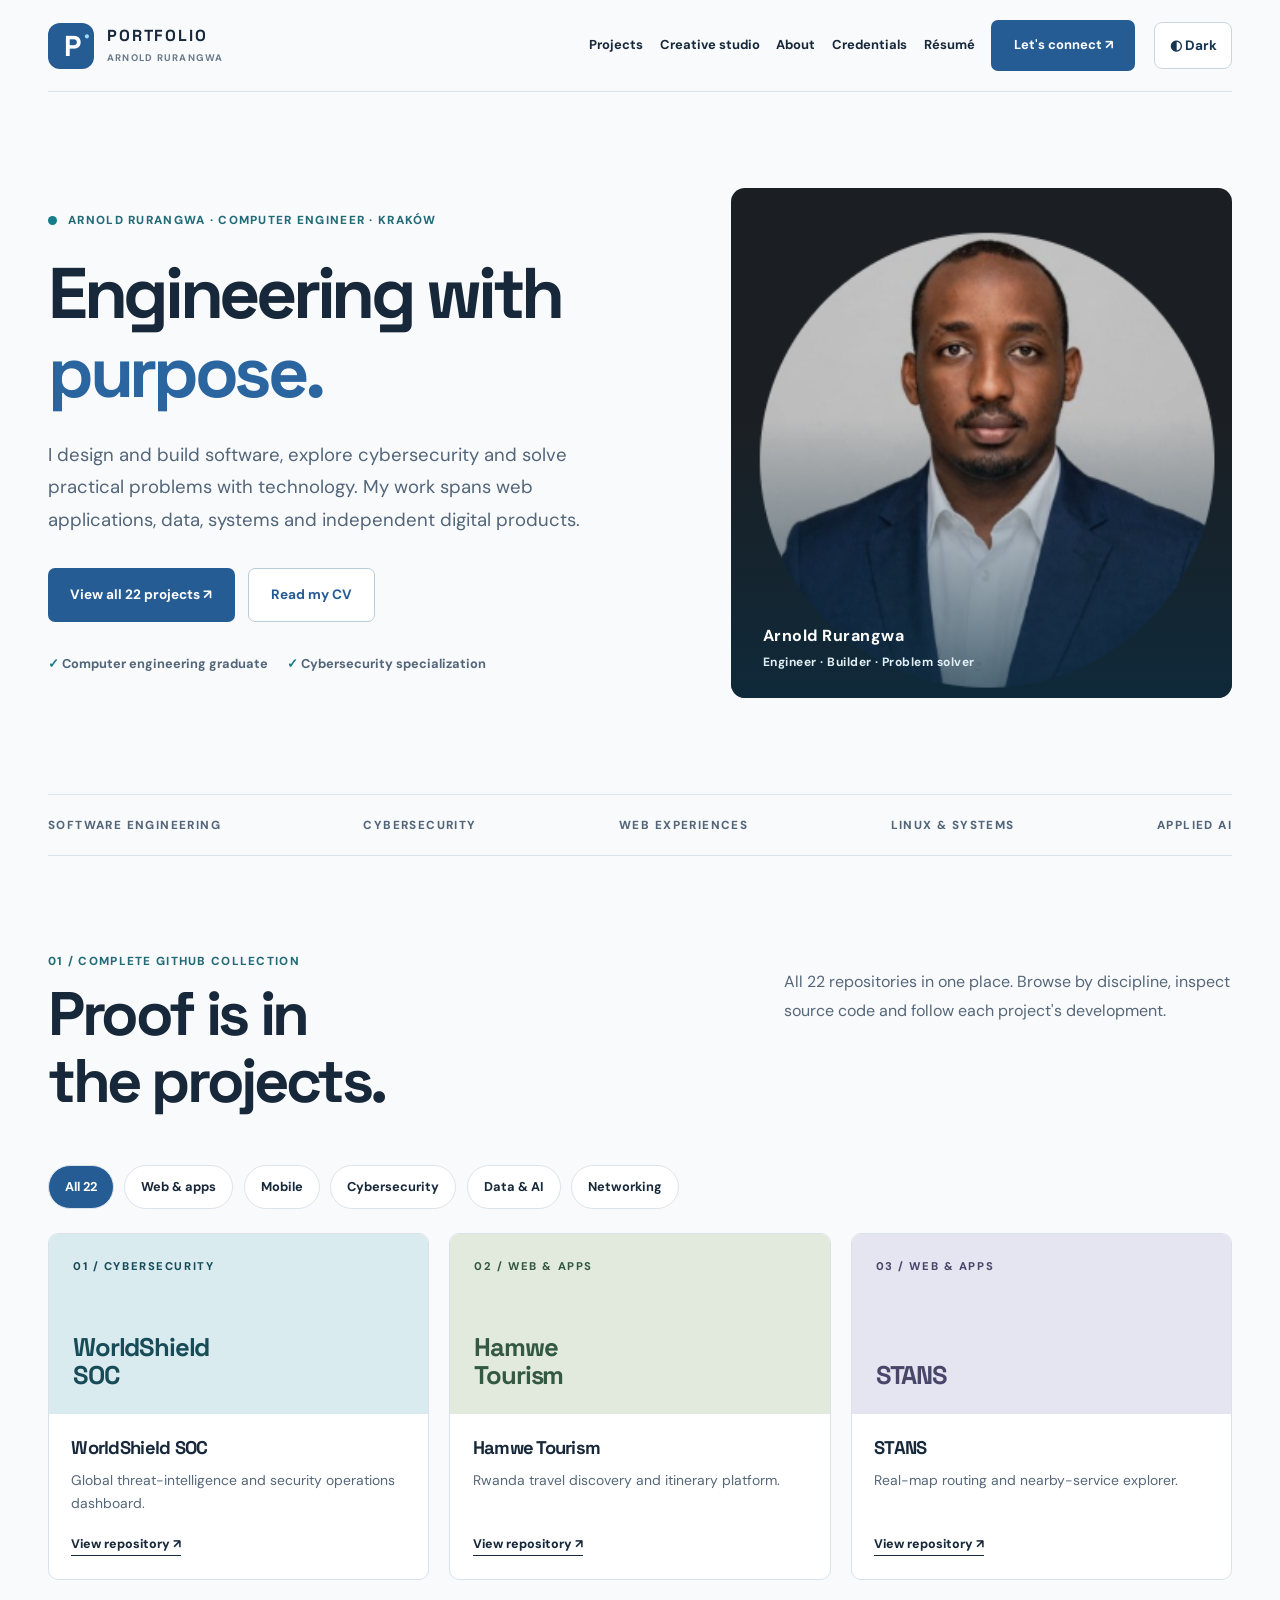
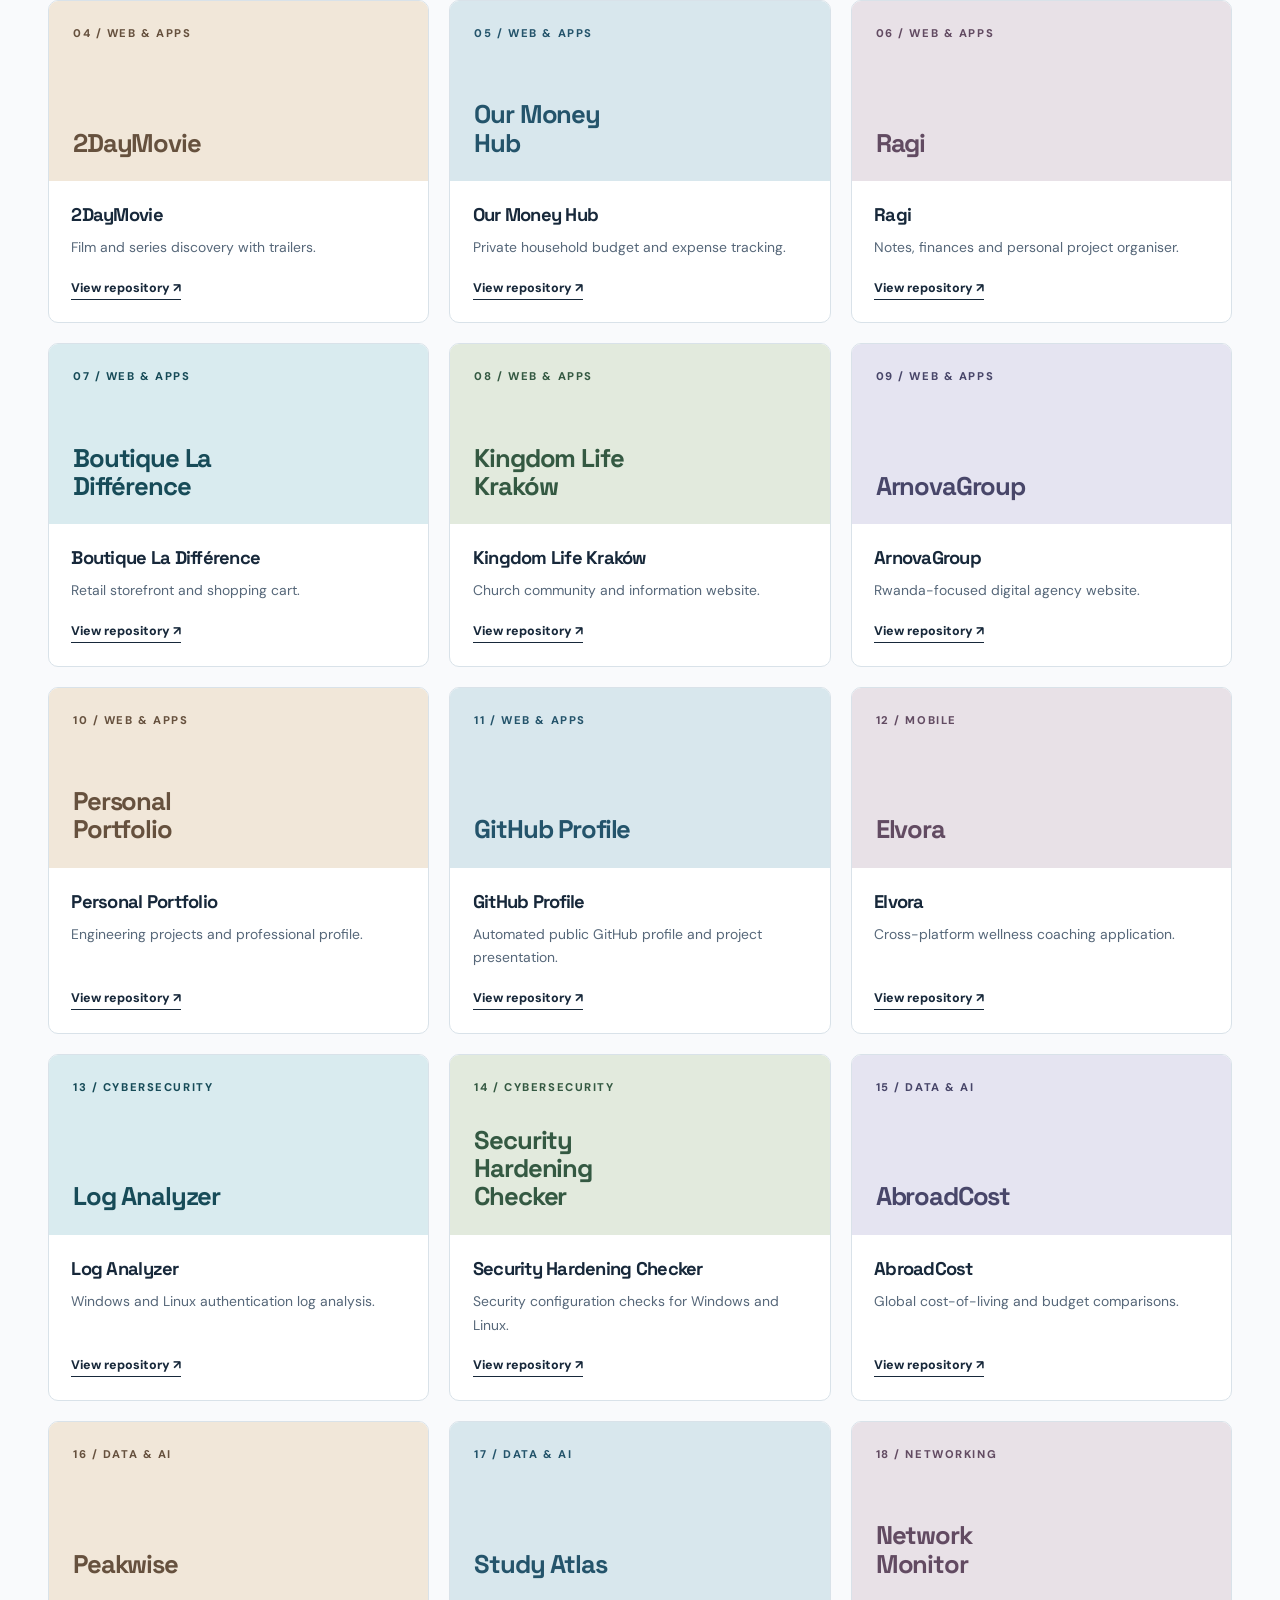
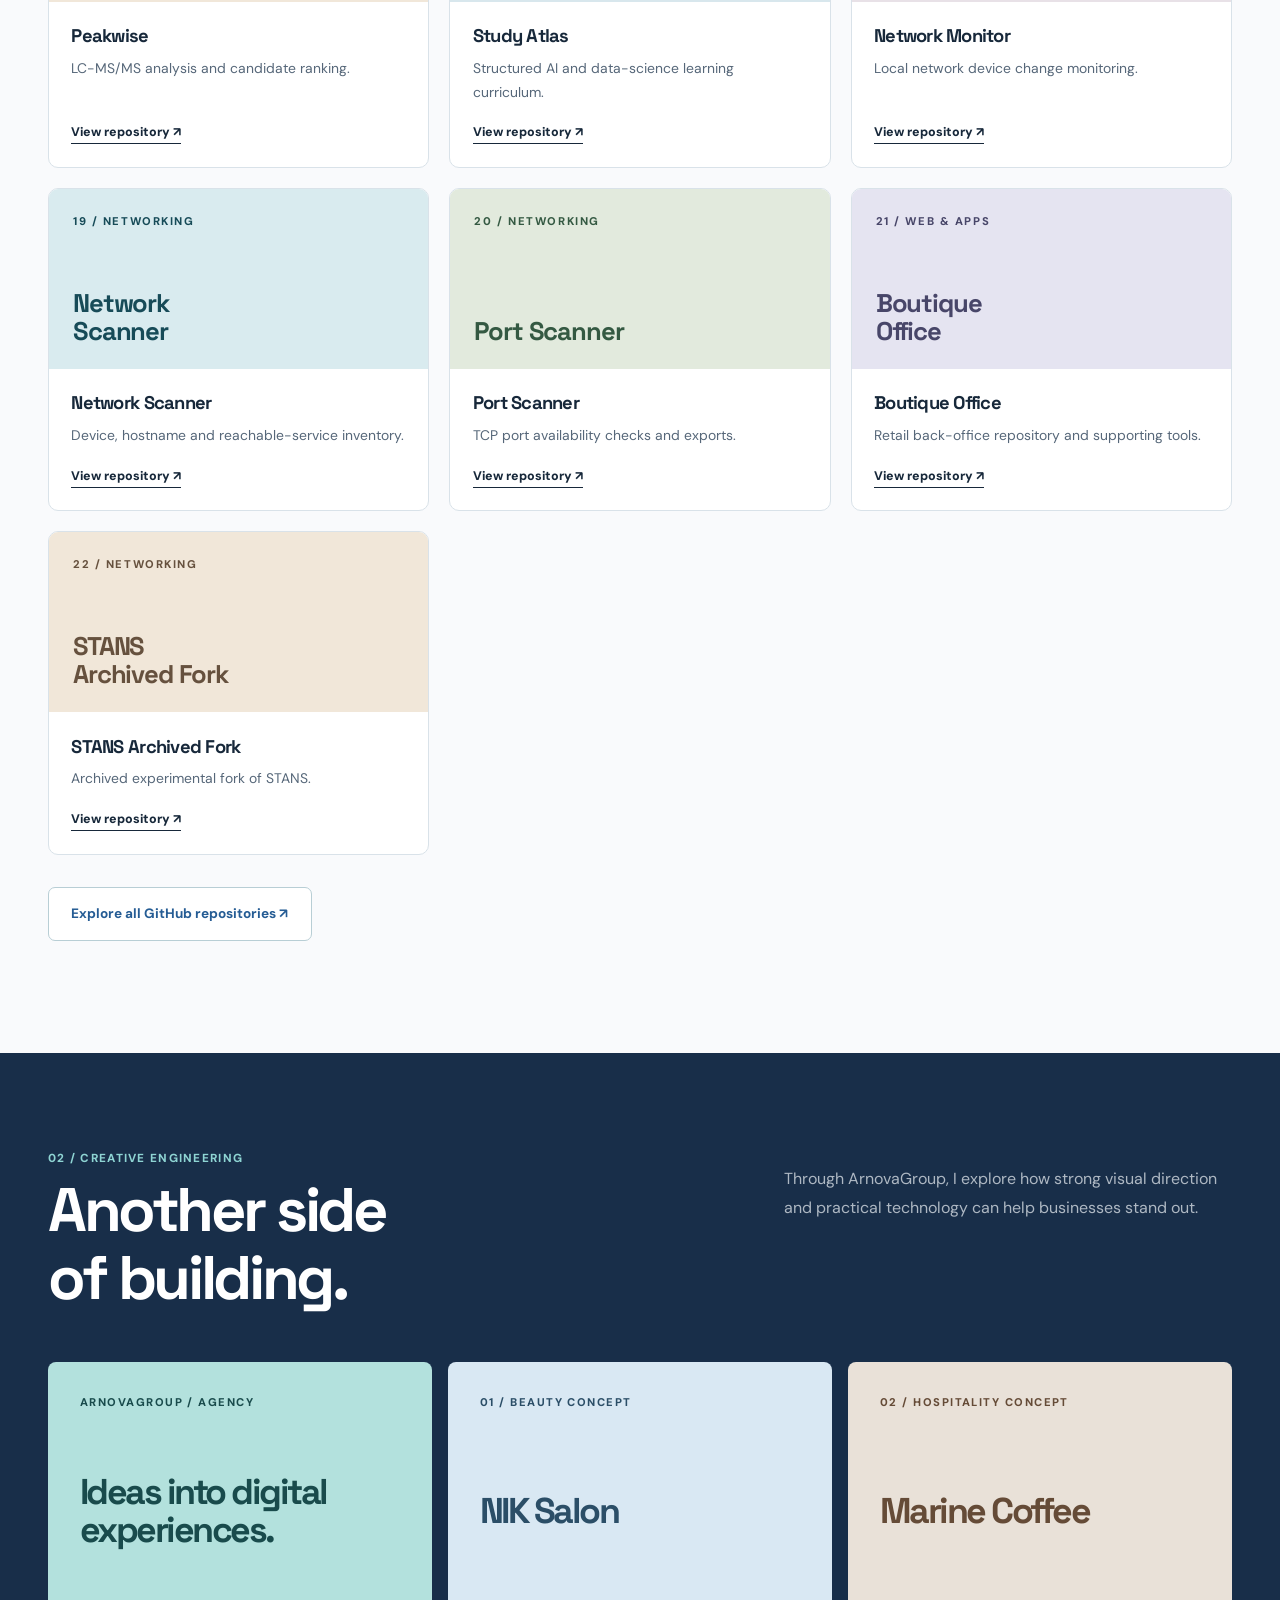
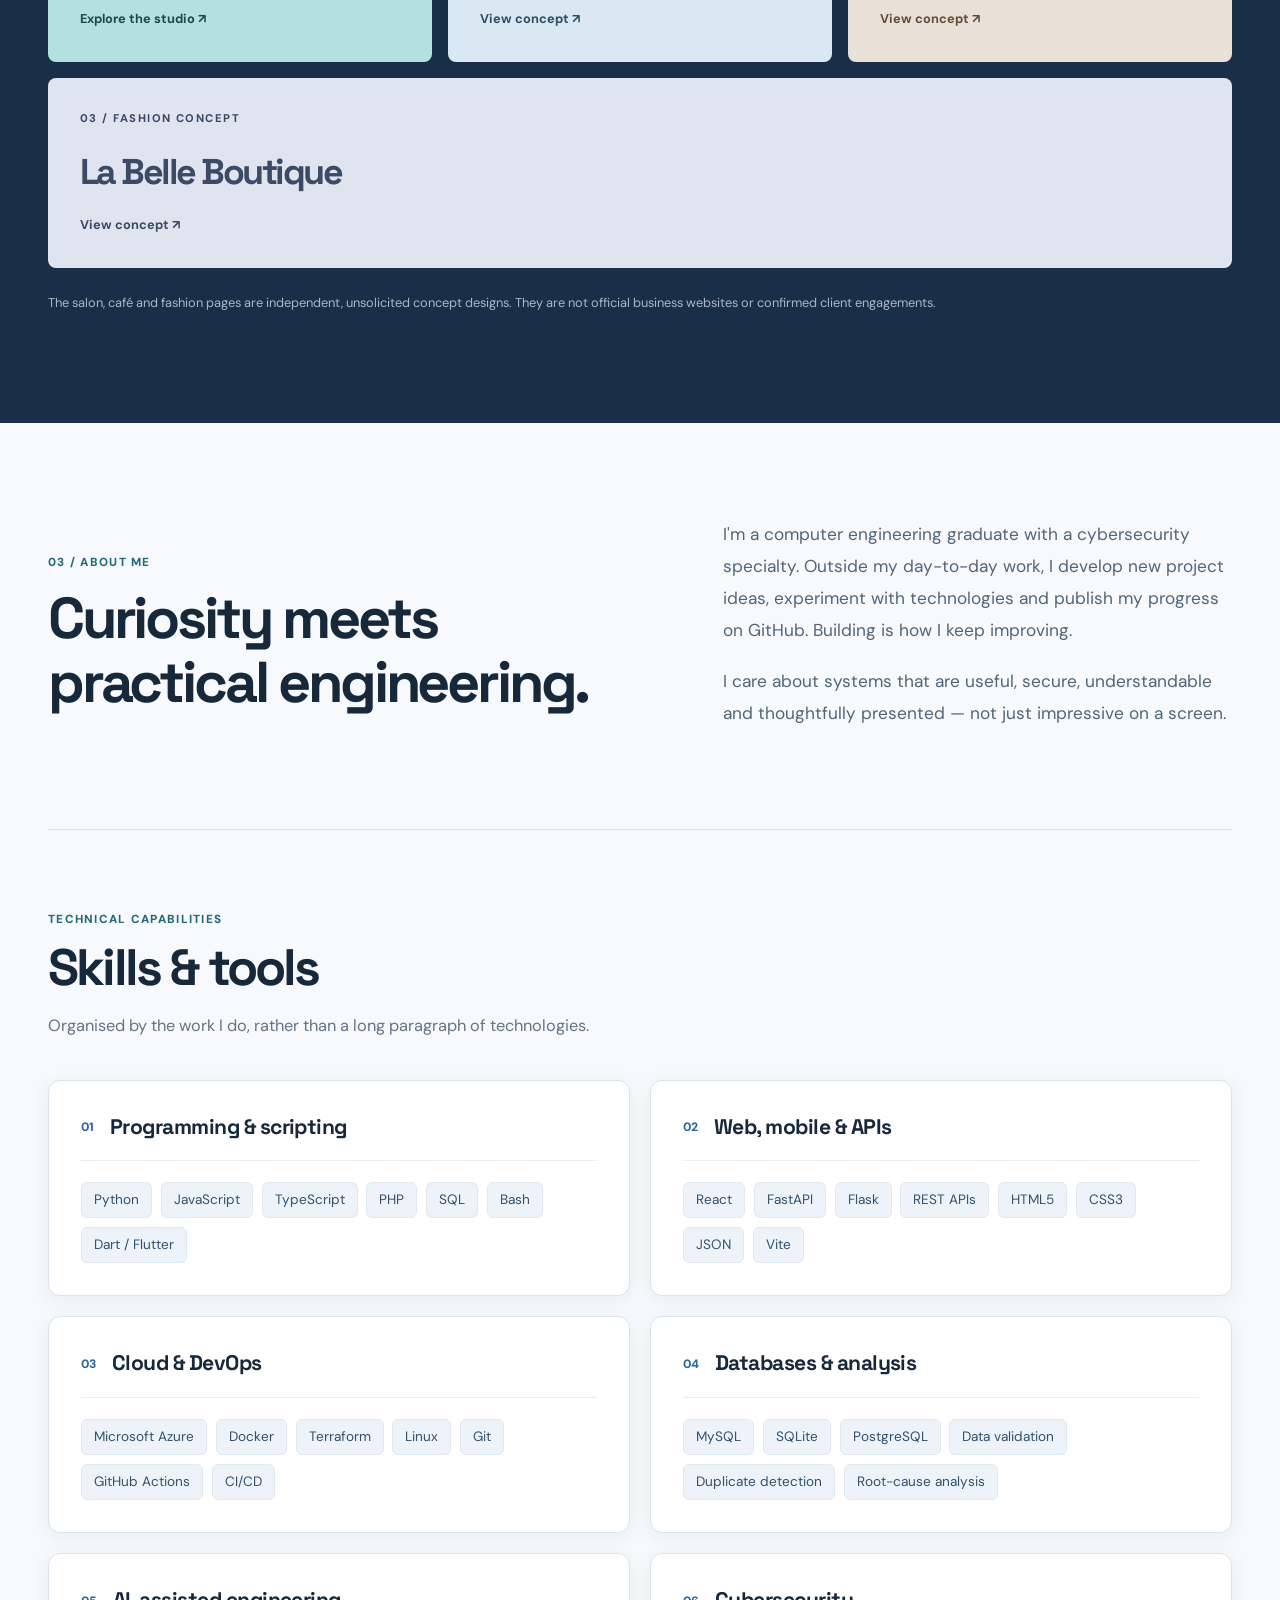
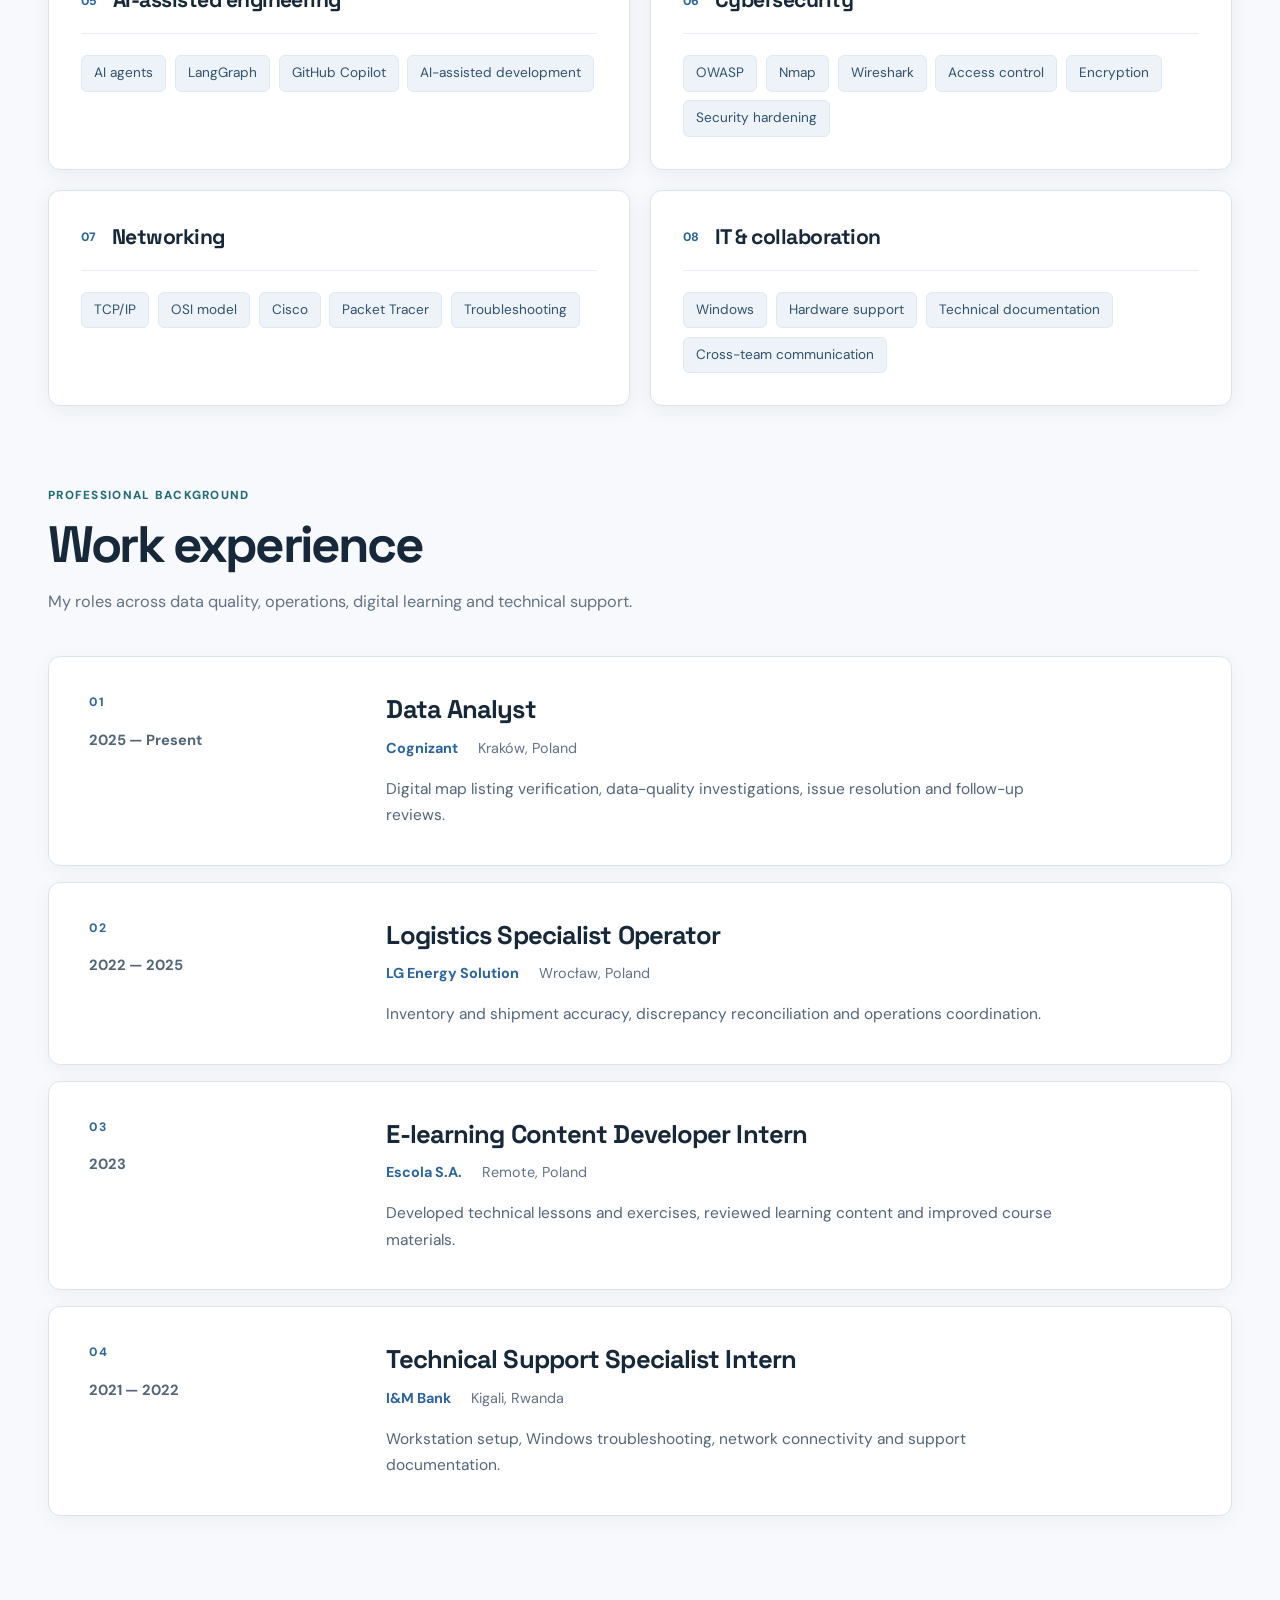
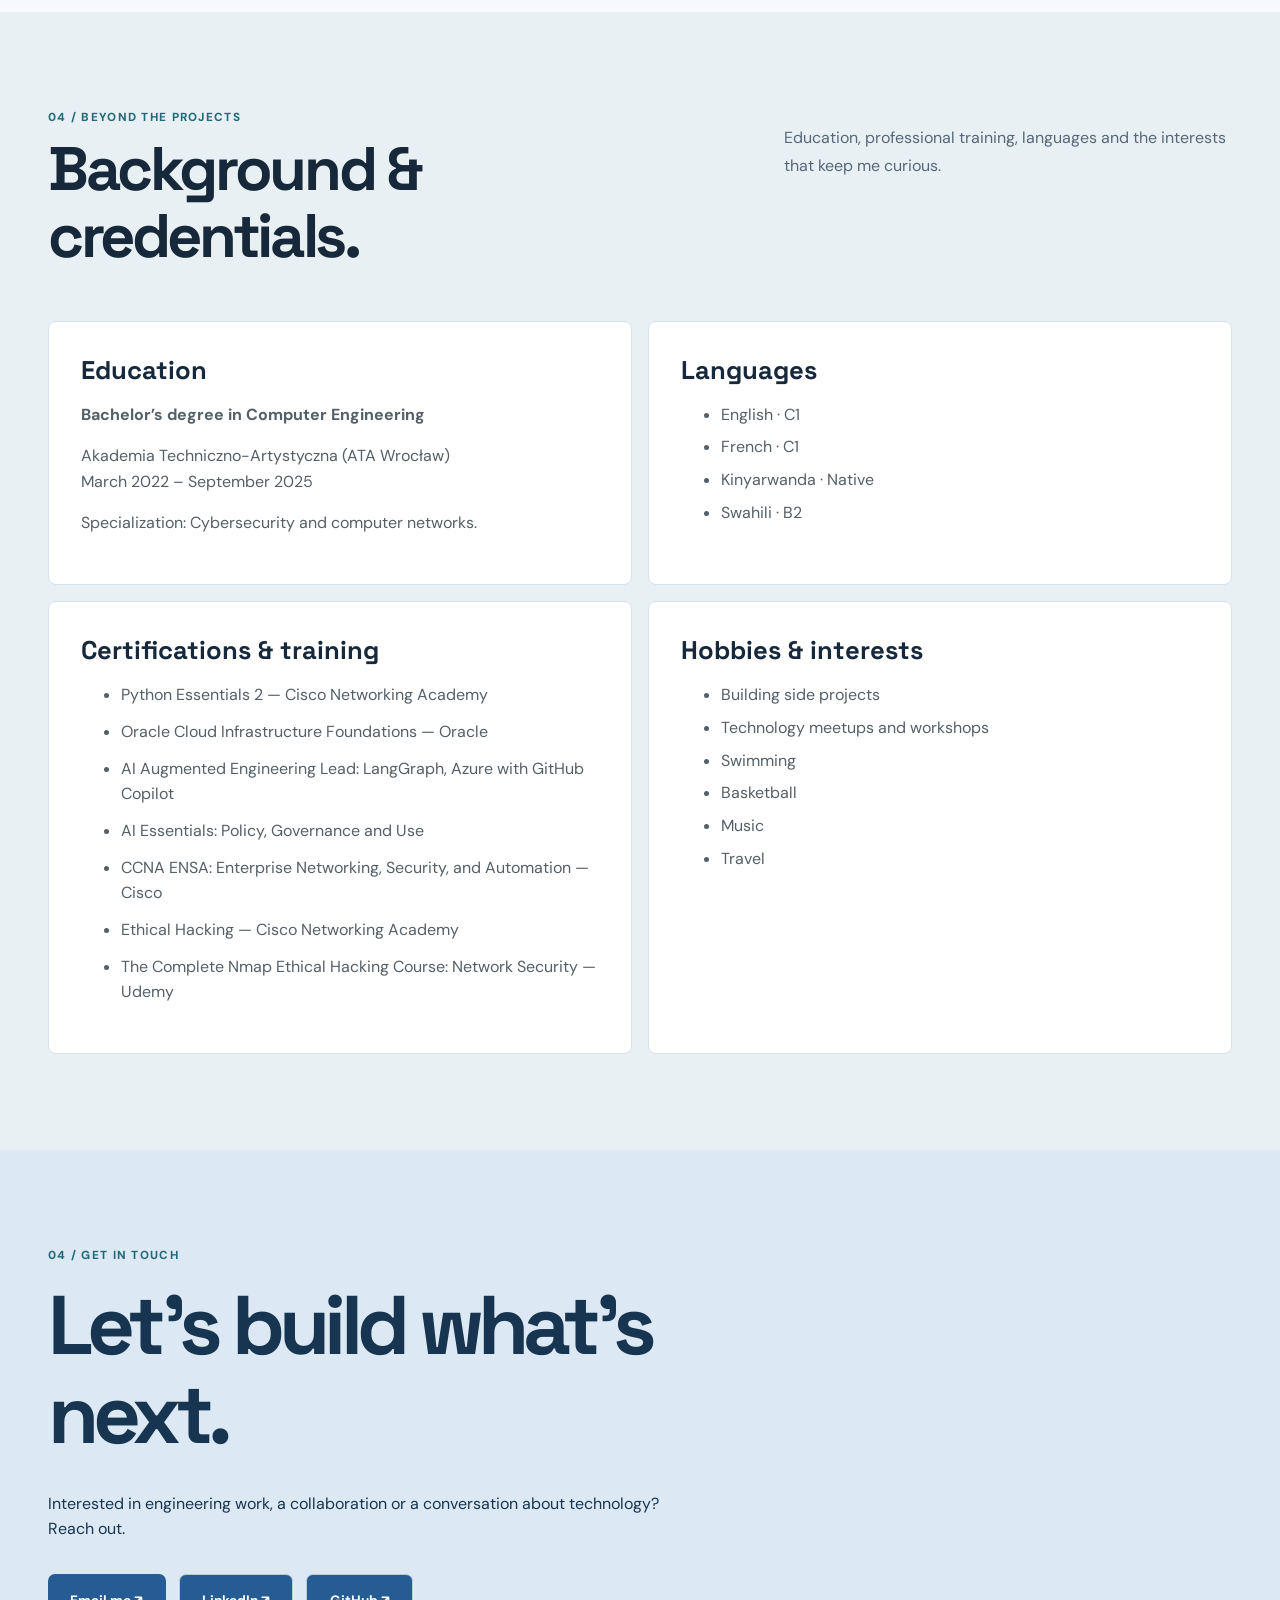
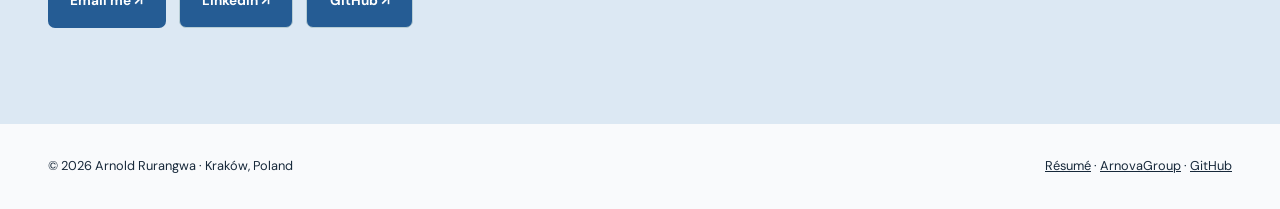
==== commit 8a8ff3bd: "fix: rebuild skills as responsive cards and experience as readable full-width timeline" ====
--- a/index.html
+++ b/index.html
@@ -6,4 +6,6 @@
 :root{--bg:#f5f8fb;--ink:#172a40;--muted:#526579;--line:#d9e2e9;--accent:#147d89;--navy:#122c3e;--blue:#e1eef5}body{background:var(--bg);color:var(--ink);font-family:'DM Sans',Arial,sans-serif}.wrap{width:min(1170px,calc(100% - 64px))}.nav{padding:1.2rem 0}.mark span{color:#147d89}.nav-links{gap:1.6rem}.nav-links a:hover{color:#147d89}.button{background:#146e79;color:white;border-radius:7px;padding:.95rem 1.4rem}.button-light{background:white;color:#174c58;border:1px solid #b8ced5}.hero{padding:5.5rem 0 6rem}.hero-grid{grid-template-columns:minmax(0,1.1fr) minmax(0,.9fr);gap:clamp(2rem,5vw,5rem);align-items:center}.hero-copy{min-width:0}.hero h1{font:700 clamp(3.5rem,6.8vw,7.2rem)/1.04 'Space Grotesk',Arial,sans-serif;letter-spacing:-.072em;margin:1.5rem 0 1.7rem;max-width:12ch}.hero h1 span{color:#147d89}.hero-lede{font-size:1.16rem;line-height:1.8;max-width:35rem;color:#526579}.eyebrow{color:#226a78;letter-spacing:.11em}.signal{background:#147d89}.hero-actions{margin-top:2rem}.hero-facts{display:flex;flex-wrap:wrap;gap:1.2rem;margin-top:2rem;font-size:.8rem;font-weight:700;color:#526579}.hero-facts span:before{content:'✓ ';color:#147d89}.portrait-frame{min-height:540px;border-radius:14px;background:#d9e9f0}.portrait-frame img{min-height:540px;object-fit:cover;object-position:center top}.portrait-frame:after{background:linear-gradient(transparent,#0b2d42bb)}.portrait-label{padding:1.5rem 2rem;font-size:1rem;letter-spacing:.03em;text-transform:none}.portrait-label small{font-size:.75rem;color:#e0eff4}.hero-stamp{display:none}.ticker{color:#526579}.section{padding:6rem 0}.section-top{align-items:start;gap:2rem}.section h2{font-size:clamp(2.7rem,4.8vw,5.1rem);line-height:1.1;letter-spacing:-.055em}.section-top p{line-height:1.8}.projects{grid-template-columns:repeat(3,minmax(0,1fr));gap:1.2rem}.project{border-radius:10px;border-color:#d9e2e9}.project-art{min-height:180px;padding:1.5rem}.project-art strong{font-size:clamp(1.6rem,2.3vw,2.5rem);line-height:1.1;overflow-wrap:anywhere;letter-spacing:-.045em}.project-body{padding:1.4rem}.project-body h3{font-size:1.15rem;line-height:1.35}.project-body p{line-height:1.7}.c1{background:#d9ebef;color:#174b58}.c2{background:#e2eadd;color:#345942}.c3{background:#e5e4f1;color:#484669}.c4{background:#f1e7d9;color:#66513e}.c5{background:#d8e7ed;color:#24546b}.c6{background:#e8e1e7;color:#624b62}.dark{background:#163344}.dark .eyebrow{color:#8ed4d3}.studio-card:nth-child(1){background:#b3e1dd;color:#194b4c}.studio-card:nth-child(2){background:#d9e8f3;color:#2b4e67}.studio-card:nth-child(3){background:#e9e1d8;color:#654b37}.studio-card:nth-child(4){background:#e0e4ef;color:#3b4b66}.studio-card strong{font-size:clamp(1.8rem,2.8vw,3.2rem)}.about-grid{gap:4rem}.about-grid p{font-size:1.05rem;line-height:1.85}.timeline-row{grid-template-columns:130px minmax(0,1fr)}.timeline-row h3{font-size:1.15rem;line-height:1.4}.extras{background:#e8f0f4}.extra-panel{border-color:#d6e2e9}.contact{background:#c4e5e3;color:#163e44}.contact h2{font-size:clamp(3.3rem,6.5vw,7rem);line-height:1.07;letter-spacing:-.07em}.contact .button{background:#146e79}.filter.active,.filter:hover{background:#146e79;color:white}@media(max-width:980px){.projects{grid-template-columns:repeat(2,minmax(0,1fr))}.hero-grid{gap:2rem}.portrait-frame,.portrait-frame img{min-height:440px}}@media(max-width:650px){.wrap{width:calc(100% - 36px)}.hero-grid,.about-grid{grid-template-columns:1fr}.hero{padding:3.5rem 0}.hero h1{font-size:clamp(3.1rem,12vw,5rem)}.hero-lede{font-size:1.04rem}.portrait-frame,.portrait-frame img{min-height:360px}.projects{grid-template-columns:1fr}.section{padding:4rem 0}.section-top{gap:.8rem}.timeline-row{grid-template-columns:1fr}.hero-facts{gap:.6rem}}
 </style><style id="portfolio-desktop-theme-fix">
 :root{--bg:#f9fafc;--ink:#17283a;--muted:#566779;--line:#dce4eb;--accent:#2a65a0;--navy:#182e49}.wrap{width:min(1320px,calc(100% - 96px))}.nav{min-height:92px;gap:1.2rem}.portfolio-wordmark{display:inline-flex;align-items:center;gap:.8rem;min-width:max-content}.portfolio-wordmark-icon{width:46px;height:46px;display:grid;place-items:center;background:#255c94;color:#fff;border-radius:12px;font:700 1.8rem 'Space Grotesk';position:relative;letter-spacing:-.1em}.portfolio-wordmark-icon span{color:#9fdaff;position:absolute;font-size:.9rem;right:7px;top:3px}.portfolio-wordmark-text{font:700 1rem 'Space Grotesk';letter-spacing:.12em;line-height:1.1}.portfolio-wordmark-text small{display:block;font:700 .6rem 'DM Sans';letter-spacing:.13em;color:#697a8a;margin-top:.4rem}.nav-links{margin-left:auto;gap:clamp(.75rem,1.3vw,1.6rem)}.nav-links a{white-space:nowrap;font-size:.81rem}.theme-toggle{border:1px solid #c9d6e2;background:white;color:#173550;border-radius:8px;padding:.7rem .9rem;white-space:nowrap;font-weight:700;font-size:.85rem}.hero-grid{grid-template-columns:minmax(0,1.05fr) minmax(0,.85fr);gap:clamp(3rem,5vw,6rem)}.hero h1{font-size:clamp(3.4rem,5.6vw,6.5rem);line-height:1.1;max-width:13ch;letter-spacing:-.06em}.hero h1 span{color:#2a65a0}.hero-lede{max-width:37rem;line-height:1.75}.hero{padding:6rem 0}.portrait-frame,.portrait-frame img{min-height:510px}.button{background:#255c94}.button:hover{background:#173e69}.button-light{background:#fff;color:#255c94}.projects{grid-template-columns:repeat(3,minmax(0,1fr));gap:1.25rem}.project{min-width:0}.project-art strong{font-size:clamp(1.5rem,2vw,2.3rem);overflow-wrap:anywhere}.project-body h3{overflow-wrap:anywhere}.section-top{align-items:start;gap:3rem}.section-top h2{max-width:14ch}.section-top p{max-width:28rem}.about-grid{grid-template-columns:minmax(0,1fr) minmax(0,1fr)}.timeline-row{grid-template-columns:130px minmax(0,1fr)}.dark{background:#182e49}.studio-grid{grid-template-columns:repeat(3,minmax(0,1fr))}.studio-card:nth-child(4){grid-column:span 3}.contact{background:#dce8f3;color:#173550}.contact .button{background:#255c94}.filter.active,.filter:hover{background:#255c94}@media(min-width:1500px){.hero{padding:7rem 0}}@media(max-width:1100px){.nav-links{gap:.7rem}.nav-links a{font-size:.75rem}.nav-links a[href="#credentials"]{display:none}.hero h1{font-size:clamp(3.2rem,5vw,5rem)}.hero-grid{gap:2rem}}@media(max-width:900px){.nav-links a:not(.button){display:none}.projects{grid-template-columns:repeat(2,minmax(0,1fr))}.hero-grid{grid-template-columns:1fr 1fr}.portrait-frame,.portrait-frame img{min-height:400px}}@media(max-width:650px){.wrap{width:calc(100% - 36px)}.nav{gap:.5rem}.portfolio-wordmark-text{font-size:.78rem}.portfolio-wordmark-text small{font-size:.52rem}.portfolio-wordmark-icon{width:38px;height:38px;font-size:1.4rem}.theme-toggle{padding:.6rem}.nav-links .button{display:none}.hero-grid,.about-grid{grid-template-columns:1fr}.hero h1{font-size:clamp(3rem,11vw,4.8rem)}.hero{padding:3.5rem 0}.projects,.studio-grid{grid-template-columns:1fr}.studio-card:nth-child(4){grid-column:auto}.portrait-frame,.portrait-frame img{min-height:350px}.section{padding:4rem 0}}html[data-theme="dark"]{color-scheme:dark}html[data-theme="dark"] body{background:#101b2a;color:#eef3f9}html[data-theme="dark"] .nav,html[data-theme="dark"] .ticker,html[data-theme="dark"] .timeline,html[data-theme="dark"] .timeline-row{border-color:#36495c}html[data-theme="dark"] .hero-lede,html[data-theme="dark"] .hero-facts,html[data-theme="dark"] .section-top p,html[data-theme="dark"] .about-grid p,html[data-theme="dark"] .timeline-row p,html[data-theme="dark"] .timeline-row small,html[data-theme="dark"] .portfolio-wordmark-text small{color:#b5c5d5}html[data-theme="dark"] .project,html[data-theme="dark"] .extra-panel{background:#203249;color:#f1f5fa;border-color:#3b5065}html[data-theme="dark"] .project-body p,html[data-theme="dark"] .extra-panel p,html[data-theme="dark"] .extra-panel li,html[data-theme="dark"] .skill-group p{color:#bdcad8}html[data-theme="dark"] .skill-group{border-color:#3b5065}html[data-theme="dark"] .extras{background:#172639}html[data-theme="dark"] .filter{background:#203249;color:#f1f5fa;border-color:#53697e}html[data-theme="dark"] .filter.active,html[data-theme="dark"] .filter:hover{background:#4388c2}html[data-theme="dark"] .theme-toggle,html[data-theme="dark"] .button-light{background:#203249;color:#f1f5fa;border-color:#53697e}html[data-theme="dark"] .contact{background:#26415e;color:white}html[data-theme="dark"] .contact p{color:#dbe8f2}
-</style></head><body><a class="skip" href="#main">Skip to content</a><header class="wrap nav"><a class="portfolio-wordmark" href="#top" aria-label="Portfolio home"><span class="portfolio-wordmark-icon">P<span>•</span></span><span class="portfolio-wordmark-text">PORTFOLIO<small>ARNOLD RURANGWA</small></span></a><nav class="nav-links" aria-label="Main navigation"><a href="#work">Projects</a><a href="#creative">Creative studio</a><a href="#about">About</a><a href="#credentials">Credentials</a><a href="./resume.html">Résumé</a><a class="button" href="#contact">Let's connect ↗</a></nav><button class="theme-toggle" type="button" aria-label="Switch to dark theme" aria-pressed="false">◐ <span>Dark</span></button></header><main id="main"><section class="wrap hero" id="top"><div class="hero-grid"><div class="hero-copy"><div class="eyebrow"><span class="signal"></span>Arnold Rurangwa · Computer Engineer · Kraków</div><h1>Engineering with <span>purpose.</span></h1><p class="hero-lede">I design and build software, explore cybersecurity and solve practical problems with technology. My work spans web applications, data, systems and independent digital products.</p><div class="hero-actions"><a class="button" href="#work">View all 22 projects ↗</a><a class="button button-light" href="./resume.html">Read my CV</a></div><div class="hero-facts"><span>Computer engineering graduate</span><span>Cybersecurity specialization</span></div></div><div class="portrait-frame"><img src="./assets/portrait.png" alt="Portrait of Arnold Rurangwa" loading="eager"><div class="portrait-label">Arnold Rurangwa<br><small>Engineer · Builder · Problem solver</small></div></div></div></section><div class="wrap ticker"><span>Software engineering</span><span>Cybersecurity</span><span>Web experiences</span><span>Linux & systems</span><span>Applied AI</span></div><section class="wrap section" id="work"><div class="section-top"><div><div class="eyebrow">01 / Complete GitHub collection</div><h2>Proof is in<br>the projects.</h2></div><p>All 22 repositories in one place. Browse by discipline, inspect source code and follow each project's development.</p></div><div class="filters" role="group" aria-label="Filter projects"><button class="filter active" type="button" data-filter="All" aria-pressed="true">All 22</button><button class="filter" type="button" data-filter="Web & apps" aria-pressed="false">Web & apps</button><button class="filter" type="button" data-filter="Mobile" aria-pressed="false">Mobile</button><button class="filter" type="button" data-filter="Cybersecurity" aria-pressed="false">Cybersecurity</button><button class="filter" type="button" data-filter="Data & AI" aria-pressed="false">Data & AI</button><button class="filter" type="button" data-filter="Networking" aria-pressed="false">Networking</button></div><div class="projects"><article class="project" data-category="Cybersecurity"><div class="project-art c1"><small>01 / CYBERSECURITY</small><strong>WorldShield SOC</strong></div><div class="project-body"><h3>WorldShield SOC</h3><p>Global threat-intelligence and security operations dashboard.</p><div class="project-actions"><a href="https://github.com/Arnold-RG/worldshield-soc" target="_blank" rel="noopener noreferrer">View repository ↗</a></div></div></article><article class="project" data-category="Web &amp; apps"><div class="project-art c2"><small>02 / WEB &amp; APPS</small><strong>Hamwe Tourism</strong></div><div class="project-body"><h3>Hamwe Tourism</h3><p>Rwanda travel discovery and itinerary platform.</p><div class="project-actions"><a href="https://github.com/Arnold-RG/hamwe" target="_blank" rel="noopener noreferrer">View repository ↗</a></div></div></article><article class="project" data-category="Web &amp; apps"><div class="project-art c3"><small>03 / WEB &amp; APPS</small><strong>STANS</strong></div><div class="project-body"><h3>STANS</h3><p>Real-map routing and nearby-service explorer.</p><div class="project-actions"><a href="https://github.com/Arnold-RG/STANS" target="_blank" rel="noopener noreferrer">View repository ↗</a></div></div></article><article class="project" data-category="Web &amp; apps"><div class="project-art c4"><small>04 / WEB &amp; APPS</small><strong>2DayMovie</strong></div><div class="project-body"><h3>2DayMovie</h3><p>Film and series discovery with trailers.</p><div class="project-actions"><a href="https://github.com/Arnold-RG/2daymovie" target="_blank" rel="noopener noreferrer">View repository ↗</a></div></div></article><article class="project" data-category="Web &amp; apps"><div class="project-art c5"><small>05 / WEB &amp; APPS</small><strong>Our Money Hub</strong></div><div class="project-body"><h3>Our Money Hub</h3><p>Private household budget and expense tracking.</p><div class="project-actions"><a href="https://github.com/Arnold-RG/our-money-hub" target="_blank" rel="noopener noreferrer">View repository ↗</a></div></div></article><article class="project" data-category="Web &amp; apps"><div class="project-art c6"><small>06 / WEB &amp; APPS</small><strong>Ragi</strong></div><div class="project-body"><h3>Ragi</h3><p>Notes, finances and personal project organiser.</p><div class="project-actions"><a href="https://github.com/Arnold-RG/ragi" target="_blank" rel="noopener noreferrer">View repository ↗</a></div></div></article><article class="project" data-category="Web &amp; apps"><div class="project-art c1"><small>07 / WEB &amp; APPS</small><strong>Boutique La Différence</strong></div><div class="project-body"><h3>Boutique La Différence</h3><p>Retail storefront and shopping cart.</p><div class="project-actions"><a href="https://github.com/Arnold-RG/Boutique-la-difference" target="_blank" rel="noopener noreferrer">View repository ↗</a></div></div></article><article class="project" data-category="Web &amp; apps"><div class="project-art c2"><small>08 / WEB &amp; APPS</small><strong>Kingdom Life Kraków</strong></div><div class="project-body"><h3>Kingdom Life Kraków</h3><p>Church community and information website.</p><div class="project-actions"><a href="https://github.com/Arnold-RG/kingdom-life-krakow" target="_blank" rel="noopener noreferrer">View repository ↗</a></div></div></article><article class="project" data-category="Web &amp; apps"><div class="project-art c3"><small>09 / WEB &amp; APPS</small><strong>ArnovaGroup</strong></div><div class="project-body"><h3>ArnovaGroup</h3><p>Rwanda-focused digital agency website.</p><div class="project-actions"><a href="https://github.com/Arnold-RG/vira" target="_blank" rel="noopener noreferrer">View repository ↗</a></div></div></article><article class="project" data-category="Web &amp; apps"><div class="project-art c4"><small>10 / WEB &amp; APPS</small><strong>Personal Portfolio</strong></div><div class="project-body"><h3>Personal Portfolio</h3><p>Engineering projects and professional profile.</p><div class="project-actions"><a href="https://github.com/Arnold-RG/arnold-portfolio" target="_blank" rel="noopener noreferrer">View repository ↗</a></div></div></article><article class="project" data-category="Web &amp; apps"><div class="project-art c5"><small>11 / WEB &amp; APPS</small><strong>GitHub Profile</strong></div><div class="project-body"><h3>GitHub Profile</h3><p>Automated public GitHub profile and project presentation.</p><div class="project-actions"><a href="https://github.com/Arnold-RG/Arnold-RG" target="_blank" rel="noopener noreferrer">View repository ↗</a></div></div></article><article class="project" data-category="Mobile"><div class="project-art c6"><small>12 / MOBILE</small><strong>Elvora</strong></div><div class="project-body"><h3>Elvora</h3><p>Cross-platform wellness coaching application.</p><div class="project-actions"><a href="https://github.com/Arnold-RG/elvora" target="_blank" rel="noopener noreferrer">View repository ↗</a></div></div></article><article class="project" data-category="Cybersecurity"><div class="project-art c1"><small>13 / CYBERSECURITY</small><strong>Log Analyzer</strong></div><div class="project-body"><h3>Log Analyzer</h3><p>Windows and Linux authentication log analysis.</p><div class="project-actions"><a href="https://github.com/Arnold-RG/log-analyzer" target="_blank" rel="noopener noreferrer">View repository ↗</a></div></div></article><article class="project" data-category="Cybersecurity"><div class="project-art c2"><small>14 / CYBERSECURITY</small><strong>Security Hardening Checker</strong></div><div class="project-body"><h3>Security Hardening Checker</h3><p>Security configuration checks for Windows and Linux.</p><div class="project-actions"><a href="https://github.com/Arnold-RG/security-hardening-checker" target="_blank" rel="noopener noreferrer">View repository ↗</a></div></div></article><article class="project" data-category="Data &amp; AI"><div class="project-art c3"><small>15 / DATA &amp; AI</small><strong>AbroadCost</strong></div><div class="project-body"><h3>AbroadCost</h3><p>Global cost-of-living and budget comparisons.</p><div class="project-actions"><a href="https://github.com/Arnold-RG/AbroadCost" target="_blank" rel="noopener noreferrer">View repository ↗</a></div></div></article><article class="project" data-category="Data &amp; AI"><div class="project-art c4"><small>16 / DATA &amp; AI</small><strong>Peakwise</strong></div><div class="project-body"><h3>Peakwise</h3><p>LC-MS/MS analysis and candidate ranking.</p><div class="project-actions"><a href="https://github.com/Arnold-RG/peakwise" target="_blank" rel="noopener noreferrer">View repository ↗</a></div></div></article><article class="project" data-category="Data &amp; AI"><div class="project-art c5"><small>17 / DATA &amp; AI</small><strong>Study Atlas</strong></div><div class="project-body"><h3>Study Atlas</h3><p>Structured AI and data-science learning curriculum.</p><div class="project-actions"><a href="https://github.com/Arnold-RG/study-atlas" target="_blank" rel="noopener noreferrer">View repository ↗</a></div></div></article><article class="project" data-category="Networking"><div class="project-art c6"><small>18 / NETWORKING</small><strong>Network Monitor</strong></div><div class="project-body"><h3>Network Monitor</h3><p>Local network device change monitoring.</p><div class="project-actions"><a href="https://github.com/Arnold-RG/network-monitor" target="_blank" rel="noopener noreferrer">View repository ↗</a></div></div></article><article class="project" data-category="Networking"><div class="project-art c1"><small>19 / NETWORKING</small><strong>Network Scanner</strong></div><div class="project-body"><h3>Network Scanner</h3><p>Device, hostname and reachable-service inventory.</p><div class="project-actions"><a href="https://github.com/Arnold-RG/network-scanner" target="_blank" rel="noopener noreferrer">View repository ↗</a></div></div></article><article class="project" data-category="Networking"><div class="project-art c2"><small>20 / NETWORKING</small><strong>Port Scanner</strong></div><div class="project-body"><h3>Port Scanner</h3><p>TCP port availability checks and exports.</p><div class="project-actions"><a href="https://github.com/Arnold-RG/port-scanner" target="_blank" rel="noopener noreferrer">View repository ↗</a></div></div></article><article class="project" data-category="Web &amp; apps"><div class="project-art c3"><small>21 / WEB &amp; APPS</small><strong>Boutique Office</strong></div><div class="project-body"><h3>Boutique Office</h3><p>Retail back-office repository and supporting tools.</p><div class="project-actions"><a href="https://github.com/Arnold-RG/boutique-la-difference-office" target="_blank" rel="noopener noreferrer">View repository ↗</a></div></div></article><article class="project" data-category="Networking"><div class="project-art c4"><small>22 / NETWORKING</small><strong>STANS Archived Fork</strong></div><div class="project-body"><h3>STANS Archived Fork</h3><p>Archived experimental fork of STANS.</p><div class="project-actions"><a href="https://github.com/Arnold-RG/STANS-archived-fork" target="_blank" rel="noopener noreferrer">View repository ↗</a></div></div></article></div><p style="margin-top:2rem"><a class="button button-light" href="https://github.com/Arnold-RG?tab=repositories">Explore all GitHub repositories ↗</a></p></section><section class="section dark" id="creative"><div class="wrap"><div class="section-top"><div><div class="eyebrow">02 / Creative engineering</div><h2>Another side<br>of building.</h2></div><p>Through ArnovaGroup, I explore how strong visual direction and practical technology can help businesses stand out.</p></div><div class="studio-grid"><a class="studio-card" href="https://arnold-rg.github.io/vira/"><small>ArnovaGroup / Agency</small><strong>Ideas into digital experiences.</strong><span>Explore the studio ↗</span></a><a class="studio-card" href="./demos/arnova/nik-salon.html"><small>01 / Beauty concept</small><strong>NIK Salon</strong><span>View concept ↗</span></a><a class="studio-card" href="./demos/arnova/marine-coffee.html"><small>02 / Hospitality concept</small><strong>Marine Coffee</strong><span>View concept ↗</span></a><a class="studio-card" href="./demos/arnova/la-belle-boutique.html"><small>03 / Fashion concept</small><strong>La Belle Boutique</strong><span>View concept ↗</span></a></div><p class="disclosure">The salon, café and fashion pages are independent, unsolicited concept designs. They are not official business websites or confirmed client engagements.</p></div></section><section class="wrap section about-grid" id="about"><div><div class="eyebrow">03 / The person behind the work</div><h2>Engineer.<br>Curious mind.<br>Builder.</h2><p>I'm a computer engineering graduate with a cybersecurity specialty. Outside my day-to-day work, I develop new project ideas, experiment with technologies and publish my progress on GitHub. Building is how I keep improving.</p><p>I care about systems that are useful, secure, understandable and thoughtfully presented — not just impressive on a screen.</p><div class="skill-groups"><div class="skill-group"><strong>Programming & scripting</strong><p>Python · JavaScript · TypeScript · PHP · SQL · Bash · Dart / Flutter</p></div><div class="skill-group"><strong>Web, mobile & APIs</strong><p>React · FastAPI · Flask · REST APIs · HTML5 · CSS3 · JSON · Vite</p></div><div class="skill-group"><strong>Cloud & DevOps</strong><p>Microsoft Azure · Docker · Terraform · Linux · Git · GitHub Actions · CI/CD</p></div><div class="skill-group"><strong>Databases & data</strong><p>MySQL · SQLite · PostgreSQL · Data validation · Duplicate detection · Root-cause analysis</p></div><div class="skill-group"><strong>AI-assisted engineering</strong><p>AI agents · LangGraph · GitHub Copilot · AI-assisted software engineering</p></div><div class="skill-group"><strong>Cybersecurity</strong><p>OWASP · Nmap · Wireshark · Access control · Encryption · Security hardening</p></div><div class="skill-group"><strong>Networking</strong><p>TCP/IP · OSI · Cisco · Packet Tracer · Troubleshooting</p></div><div class="skill-group"><strong>IT & collaboration</strong><p>Windows · Hardware/software support · Documentation · Cross-team communication</p></div></div></div><div><div class="eyebrow">Experience & direction</div><div class="timeline"><div class="timeline-row"><small>Sep 2025–Present</small><div><h3>Data Analyst · Cognizant</h3><p>Kraków, Poland · Digital map listing verification, issue investigation, data quality and follow-up reviews.</p></div></div><div class="timeline-row"><small>May 2022–Aug 2025</small><div><h3>Logistics Specialist Operator · LG Energy Solution</h3><p>Wrocław, Poland · Inventory, shipment accuracy, reconciliation and operations coordination.</p></div></div><div class="timeline-row"><small>Feb–Jul 2023</small><div><h3>E-learning Content Developer Intern · Escola S.A.</h3><p>Remote, Poland · Technical lessons, exercises, content quality and instructional improvements.</p></div></div><div class="timeline-row"><small>Sep 2021–Feb 2022</small><div><h3>Technical Support Specialist Intern · I&M Bank</h3><p>Kigali, Rwanda · Workstation setup, Windows troubleshooting, connectivity and support documentation.</p></div></div></div></div></section><section class="section extras" id="credentials"><div class="wrap"><div class="section-top"><div><div class="eyebrow">04 / Beyond the projects</div><h2>Background &<br>credentials.</h2></div><p>Education, professional training, languages and the interests that keep me curious.</p></div><div class="extra-grid"><article class="extra-panel"><h3>Education</h3><p><strong>Bachelor’s degree in Computer Engineering</strong></p><p>Akademia Techniczno-Artystyczna (ATA Wrocław)<br>March 2022 – September 2025</p><p>Specialization: Cybersecurity and computer networks.</p></article><article class="extra-panel"><h3>Languages</h3><ul><li>English · C1</li><li>French · C1</li><li>Kinyarwanda · Native</li><li>Swahili · B2</li></ul></article><article class="extra-panel certificates"><h3>Certifications & training</h3><ul><li>Python Essentials 2 — Cisco Networking Academy</li><li>Oracle Cloud Infrastructure Foundations — Oracle</li><li>AI Augmented Engineering Lead: LangGraph, Azure with GitHub Copilot</li><li>AI Essentials: Policy, Governance and Use</li><li>CCNA ENSA: Enterprise Networking, Security, and Automation — Cisco</li><li>Ethical Hacking — Cisco Networking Academy</li><li>The Complete Nmap Ethical Hacking Course: Network Security — Udemy</li></ul></article><article class="extra-panel"><h3>Hobbies & interests</h3><ul><li>Building side projects</li><li>Technology meetups and workshops</li><li>Swimming</li><li>Basketball</li><li>Music</li><li>Travel</li></ul></article></div></div></section><section class="contact" id="contact"><div class="wrap"><div class="eyebrow">04 / Get in touch</div><h2>Let's build what's next.</h2><p>Interested in engineering work, a collaboration or a conversation about technology? Reach out.</p><div class="hero-actions"><a class="button" href="mailto:rurangwaarnold32@gmail.com">Email me ↗</a><a class="button button-light" href="https://www.linkedin.com/in/rurangwa-arnold-53b90520b/">LinkedIn ↗</a><a class="button button-light" href="https://github.com/Arnold-RG">GitHub ↗</a></div></div></section></main><footer class="wrap footer"><span>© 2026 Arnold Rurangwa · Kraków, Poland</span><span><a href="./resume.html">Résumé</a> · <a href="https://arnold-rg.github.io/vira/">ArnovaGroup</a> · <a href="https://github.com/Arnold-RG">GitHub</a></span></footer><script>document.querySelectorAll('.filter').forEach(b=>b.addEventListener('click',()=>{document.querySelectorAll('.filter').forEach(x=>{x.classList.toggle('active',x===b);x.setAttribute('aria-pressed',String(x===b))});document.querySelectorAll('.project[data-category]').forEach(c=>{c.hidden=b.dataset.filter!=='All'&&c.dataset.category!==b.dataset.filter})}));</script><script>(function(){const b=document.querySelector('.theme-toggle');const root=document.documentElement;let saved;try{saved=localStorage.getItem('portfolio-theme')}catch(e){}function setTheme(t){root.dataset.theme=t;b.setAttribute('aria-pressed',String(t==='dark'));b.setAttribute('aria-label','Switch to '+(t==='dark'?'light':'dark')+' theme');b.querySelector('span').textContent=t==='dark'?'Light':'Dark';try{localStorage.setItem('portfolio-theme',t)}catch(e){}}setTheme(saved==='dark'?'dark':'light');b.addEventListener('click',()=>setTheme(root.dataset.theme==='dark'?'light':'dark'))})();</script></body></html>+</style><style id="profile-layout-rebuild">
+.profile-section{background:#f7f9fc;color:#17283a}.profile-section .wrap{max-width:1200px}.profile-intro{display:grid;grid-template-columns:minmax(0,1fr) minmax(0,.85fr);gap:clamp(3rem,6vw,7rem);align-items:center;padding:0 0 5rem;border-bottom:1px solid #dce4eb}.profile-intro h2{font-size:clamp(2.7rem,4.5vw,4.8rem);line-height:1.12;letter-spacing:-.055em;margin:.9rem 0 0}.profile-intro p{font-size:1.08rem;line-height:1.85;color:#526579;max-width:560px;margin:0 0 1.2rem}.profile-block{padding:5rem 0 0}.block-heading{margin:0 0 2.5rem}.block-heading h2{font-size:clamp(2.6rem,4vw,4.2rem);line-height:1.12;letter-spacing:-.055em;margin:.65rem 0}.block-heading p{font-size:1.02rem;color:#647387;line-height:1.65;max-width:670px}.skill-card-grid{display:grid;grid-template-columns:repeat(2,minmax(0,1fr));gap:1.25rem}.skill-card{padding:2rem;border:1px solid #dae4ec;background:#fff;border-radius:12px;min-width:0;box-shadow:0 4px 20px #122d4410}.skill-card-top{display:flex;align-items:flex-start;gap:1rem;padding-bottom:1.25rem;border-bottom:1px solid #e7edf2}.skill-card-top>span{font-size:.76rem;font-weight:800;color:#2a65a0;padding-top:.35rem}.skill-card h3{font:700 clamp(1.2rem,1.65vw,1.55rem)/1.3 'Space Grotesk',sans-serif;letter-spacing:-.025em;margin:0}.skill-tags{display:flex;flex-wrap:wrap;gap:.55rem;padding-top:1.3rem}.skill-tags span{font-size:.85rem;line-height:1.35;padding:.5rem .75rem;border-radius:6px;background:#edf3f8;color:#31516e;border:1px solid #dfe9f1}.experience-list{display:grid;gap:1rem}.experience-card{display:grid;grid-template-columns:minmax(170px,.32fr) minmax(0,1fr);gap:2.5rem;padding:2.25rem 2.5rem;background:#fff;border:1px solid #dae4ec;border-radius:12px;box-shadow:0 4px 20px #122d440c}.experience-date{display:flex;flex-direction:column;align-items:flex-start;gap:1rem;font-size:.92rem;font-weight:700;color:#526579}.experience-index{font-size:.76rem;color:#2a65a0;letter-spacing:.15em}.experience-detail h3{font:700 clamp(1.35rem,2vw,1.8rem)/1.3 'Space Grotesk',sans-serif;letter-spacing:-.035em;margin:0 0 .65rem}.experience-meta{display:flex;flex-wrap:wrap;align-items:center;gap:.6rem 1.25rem;font-size:.9rem}.experience-meta strong{color:#2a65a0}.experience-meta span{color:#647387}.experience-detail p{font-size:.97rem;line-height:1.7;color:#526579;max-width:680px;margin:1rem 0 0}html[data-theme="dark"] .profile-section{background:#101b2a;color:#eef3f9}html[data-theme="dark"] .profile-intro{border-color:#36495c}html[data-theme="dark"] .profile-intro p,html[data-theme="dark"] .block-heading p,html[data-theme="dark"] .experience-date,html[data-theme="dark"] .experience-meta span,html[data-theme="dark"] .experience-detail p{color:#b5c5d5}html[data-theme="dark"] .skill-card,html[data-theme="dark"] .experience-card{background:#203249;border-color:#3b5065}html[data-theme="dark"] .skill-card-top{border-color:#3b5065}html[data-theme="dark"] .skill-tags span{background:#2b425a;border-color:#435e77;color:#d8e8f5}html[data-theme="dark"] .experience-meta strong,html[data-theme="dark"] .experience-index{color:#8abde7}@media(max-width:850px){.profile-intro{grid-template-columns:1fr;gap:1.5rem}.experience-card{grid-template-columns:150px minmax(0,1fr);gap:1.5rem;padding:1.7rem}}@media(max-width:650px){.profile-intro{padding-bottom:3rem}.profile-block{padding-top:3.5rem}.skill-card-grid{grid-template-columns:1fr}.skill-card{padding:1.4rem}.experience-card{grid-template-columns:1fr;gap:1rem;padding:1.5rem}.experience-date{flex-direction:row;gap:1rem}.block-heading{margin-bottom:1.7rem}}
+</style></head><body><a class="skip" href="#main">Skip to content</a><header class="wrap nav"><a class="portfolio-wordmark" href="#top" aria-label="Portfolio home"><span class="portfolio-wordmark-icon">P<span>•</span></span><span class="portfolio-wordmark-text">PORTFOLIO<small>ARNOLD RURANGWA</small></span></a><nav class="nav-links" aria-label="Main navigation"><a href="#work">Projects</a><a href="#creative">Creative studio</a><a href="#about">About</a><a href="#credentials">Credentials</a><a href="./resume.html">Résumé</a><a class="button" href="#contact">Let's connect ↗</a></nav><button class="theme-toggle" type="button" aria-label="Switch to dark theme" aria-pressed="false">◐ <span>Dark</span></button></header><main id="main"><section class="wrap hero" id="top"><div class="hero-grid"><div class="hero-copy"><div class="eyebrow"><span class="signal"></span>Arnold Rurangwa · Computer Engineer · Kraków</div><h1>Engineering with <span>purpose.</span></h1><p class="hero-lede">I design and build software, explore cybersecurity and solve practical problems with technology. My work spans web applications, data, systems and independent digital products.</p><div class="hero-actions"><a class="button" href="#work">View all 22 projects ↗</a><a class="button button-light" href="./resume.html">Read my CV</a></div><div class="hero-facts"><span>Computer engineering graduate</span><span>Cybersecurity specialization</span></div></div><div class="portrait-frame"><img src="./assets/portrait.png" alt="Portrait of Arnold Rurangwa" loading="eager"><div class="portrait-label">Arnold Rurangwa<br><small>Engineer · Builder · Problem solver</small></div></div></div></section><div class="wrap ticker"><span>Software engineering</span><span>Cybersecurity</span><span>Web experiences</span><span>Linux & systems</span><span>Applied AI</span></div><section class="wrap section" id="work"><div class="section-top"><div><div class="eyebrow">01 / Complete GitHub collection</div><h2>Proof is in<br>the projects.</h2></div><p>All 22 repositories in one place. Browse by discipline, inspect source code and follow each project's development.</p></div><div class="filters" role="group" aria-label="Filter projects"><button class="filter active" type="button" data-filter="All" aria-pressed="true">All 22</button><button class="filter" type="button" data-filter="Web & apps" aria-pressed="false">Web & apps</button><button class="filter" type="button" data-filter="Mobile" aria-pressed="false">Mobile</button><button class="filter" type="button" data-filter="Cybersecurity" aria-pressed="false">Cybersecurity</button><button class="filter" type="button" data-filter="Data & AI" aria-pressed="false">Data & AI</button><button class="filter" type="button" data-filter="Networking" aria-pressed="false">Networking</button></div><div class="projects"><article class="project" data-category="Cybersecurity"><div class="project-art c1"><small>01 / CYBERSECURITY</small><strong>WorldShield SOC</strong></div><div class="project-body"><h3>WorldShield SOC</h3><p>Global threat-intelligence and security operations dashboard.</p><div class="project-actions"><a href="https://github.com/Arnold-RG/worldshield-soc" target="_blank" rel="noopener noreferrer">View repository ↗</a></div></div></article><article class="project" data-category="Web &amp; apps"><div class="project-art c2"><small>02 / WEB &amp; APPS</small><strong>Hamwe Tourism</strong></div><div class="project-body"><h3>Hamwe Tourism</h3><p>Rwanda travel discovery and itinerary platform.</p><div class="project-actions"><a href="https://github.com/Arnold-RG/hamwe" target="_blank" rel="noopener noreferrer">View repository ↗</a></div></div></article><article class="project" data-category="Web &amp; apps"><div class="project-art c3"><small>03 / WEB &amp; APPS</small><strong>STANS</strong></div><div class="project-body"><h3>STANS</h3><p>Real-map routing and nearby-service explorer.</p><div class="project-actions"><a href="https://github.com/Arnold-RG/STANS" target="_blank" rel="noopener noreferrer">View repository ↗</a></div></div></article><article class="project" data-category="Web &amp; apps"><div class="project-art c4"><small>04 / WEB &amp; APPS</small><strong>2DayMovie</strong></div><div class="project-body"><h3>2DayMovie</h3><p>Film and series discovery with trailers.</p><div class="project-actions"><a href="https://github.com/Arnold-RG/2daymovie" target="_blank" rel="noopener noreferrer">View repository ↗</a></div></div></article><article class="project" data-category="Web &amp; apps"><div class="project-art c5"><small>05 / WEB &amp; APPS</small><strong>Our Money Hub</strong></div><div class="project-body"><h3>Our Money Hub</h3><p>Private household budget and expense tracking.</p><div class="project-actions"><a href="https://github.com/Arnold-RG/our-money-hub" target="_blank" rel="noopener noreferrer">View repository ↗</a></div></div></article><article class="project" data-category="Web &amp; apps"><div class="project-art c6"><small>06 / WEB &amp; APPS</small><strong>Ragi</strong></div><div class="project-body"><h3>Ragi</h3><p>Notes, finances and personal project organiser.</p><div class="project-actions"><a href="https://github.com/Arnold-RG/ragi" target="_blank" rel="noopener noreferrer">View repository ↗</a></div></div></article><article class="project" data-category="Web &amp; apps"><div class="project-art c1"><small>07 / WEB &amp; APPS</small><strong>Boutique La Différence</strong></div><div class="project-body"><h3>Boutique La Différence</h3><p>Retail storefront and shopping cart.</p><div class="project-actions"><a href="https://github.com/Arnold-RG/Boutique-la-difference" target="_blank" rel="noopener noreferrer">View repository ↗</a></div></div></article><article class="project" data-category="Web &amp; apps"><div class="project-art c2"><small>08 / WEB &amp; APPS</small><strong>Kingdom Life Kraków</strong></div><div class="project-body"><h3>Kingdom Life Kraków</h3><p>Church community and information website.</p><div class="project-actions"><a href="https://github.com/Arnold-RG/kingdom-life-krakow" target="_blank" rel="noopener noreferrer">View repository ↗</a></div></div></article><article class="project" data-category="Web &amp; apps"><div class="project-art c3"><small>09 / WEB &amp; APPS</small><strong>ArnovaGroup</strong></div><div class="project-body"><h3>ArnovaGroup</h3><p>Rwanda-focused digital agency website.</p><div class="project-actions"><a href="https://github.com/Arnold-RG/vira" target="_blank" rel="noopener noreferrer">View repository ↗</a></div></div></article><article class="project" data-category="Web &amp; apps"><div class="project-art c4"><small>10 / WEB &amp; APPS</small><strong>Personal Portfolio</strong></div><div class="project-body"><h3>Personal Portfolio</h3><p>Engineering projects and professional profile.</p><div class="project-actions"><a href="https://github.com/Arnold-RG/arnold-portfolio" target="_blank" rel="noopener noreferrer">View repository ↗</a></div></div></article><article class="project" data-category="Web &amp; apps"><div class="project-art c5"><small>11 / WEB &amp; APPS</small><strong>GitHub Profile</strong></div><div class="project-body"><h3>GitHub Profile</h3><p>Automated public GitHub profile and project presentation.</p><div class="project-actions"><a href="https://github.com/Arnold-RG/Arnold-RG" target="_blank" rel="noopener noreferrer">View repository ↗</a></div></div></article><article class="project" data-category="Mobile"><div class="project-art c6"><small>12 / MOBILE</small><strong>Elvora</strong></div><div class="project-body"><h3>Elvora</h3><p>Cross-platform wellness coaching application.</p><div class="project-actions"><a href="https://github.com/Arnold-RG/elvora" target="_blank" rel="noopener noreferrer">View repository ↗</a></div></div></article><article class="project" data-category="Cybersecurity"><div class="project-art c1"><small>13 / CYBERSECURITY</small><strong>Log Analyzer</strong></div><div class="project-body"><h3>Log Analyzer</h3><p>Windows and Linux authentication log analysis.</p><div class="project-actions"><a href="https://github.com/Arnold-RG/log-analyzer" target="_blank" rel="noopener noreferrer">View repository ↗</a></div></div></article><article class="project" data-category="Cybersecurity"><div class="project-art c2"><small>14 / CYBERSECURITY</small><strong>Security Hardening Checker</strong></div><div class="project-body"><h3>Security Hardening Checker</h3><p>Security configuration checks for Windows and Linux.</p><div class="project-actions"><a href="https://github.com/Arnold-RG/security-hardening-checker" target="_blank" rel="noopener noreferrer">View repository ↗</a></div></div></article><article class="project" data-category="Data &amp; AI"><div class="project-art c3"><small>15 / DATA &amp; AI</small><strong>AbroadCost</strong></div><div class="project-body"><h3>AbroadCost</h3><p>Global cost-of-living and budget comparisons.</p><div class="project-actions"><a href="https://github.com/Arnold-RG/AbroadCost" target="_blank" rel="noopener noreferrer">View repository ↗</a></div></div></article><article class="project" data-category="Data &amp; AI"><div class="project-art c4"><small>16 / DATA &amp; AI</small><strong>Peakwise</strong></div><div class="project-body"><h3>Peakwise</h3><p>LC-MS/MS analysis and candidate ranking.</p><div class="project-actions"><a href="https://github.com/Arnold-RG/peakwise" target="_blank" rel="noopener noreferrer">View repository ↗</a></div></div></article><article class="project" data-category="Data &amp; AI"><div class="project-art c5"><small>17 / DATA &amp; AI</small><strong>Study Atlas</strong></div><div class="project-body"><h3>Study Atlas</h3><p>Structured AI and data-science learning curriculum.</p><div class="project-actions"><a href="https://github.com/Arnold-RG/study-atlas" target="_blank" rel="noopener noreferrer">View repository ↗</a></div></div></article><article class="project" data-category="Networking"><div class="project-art c6"><small>18 / NETWORKING</small><strong>Network Monitor</strong></div><div class="project-body"><h3>Network Monitor</h3><p>Local network device change monitoring.</p><div class="project-actions"><a href="https://github.com/Arnold-RG/network-monitor" target="_blank" rel="noopener noreferrer">View repository ↗</a></div></div></article><article class="project" data-category="Networking"><div class="project-art c1"><small>19 / NETWORKING</small><strong>Network Scanner</strong></div><div class="project-body"><h3>Network Scanner</h3><p>Device, hostname and reachable-service inventory.</p><div class="project-actions"><a href="https://github.com/Arnold-RG/network-scanner" target="_blank" rel="noopener noreferrer">View repository ↗</a></div></div></article><article class="project" data-category="Networking"><div class="project-art c2"><small>20 / NETWORKING</small><strong>Port Scanner</strong></div><div class="project-body"><h3>Port Scanner</h3><p>TCP port availability checks and exports.</p><div class="project-actions"><a href="https://github.com/Arnold-RG/port-scanner" target="_blank" rel="noopener noreferrer">View repository ↗</a></div></div></article><article class="project" data-category="Web &amp; apps"><div class="project-art c3"><small>21 / WEB &amp; APPS</small><strong>Boutique Office</strong></div><div class="project-body"><h3>Boutique Office</h3><p>Retail back-office repository and supporting tools.</p><div class="project-actions"><a href="https://github.com/Arnold-RG/boutique-la-difference-office" target="_blank" rel="noopener noreferrer">View repository ↗</a></div></div></article><article class="project" data-category="Networking"><div class="project-art c4"><small>22 / NETWORKING</small><strong>STANS Archived Fork</strong></div><div class="project-body"><h3>STANS Archived Fork</h3><p>Archived experimental fork of STANS.</p><div class="project-actions"><a href="https://github.com/Arnold-RG/STANS-archived-fork" target="_blank" rel="noopener noreferrer">View repository ↗</a></div></div></article></div><p style="margin-top:2rem"><a class="button button-light" href="https://github.com/Arnold-RG?tab=repositories">Explore all GitHub repositories ↗</a></p></section><section class="section dark" id="creative"><div class="wrap"><div class="section-top"><div><div class="eyebrow">02 / Creative engineering</div><h2>Another side<br>of building.</h2></div><p>Through ArnovaGroup, I explore how strong visual direction and practical technology can help businesses stand out.</p></div><div class="studio-grid"><a class="studio-card" href="https://arnold-rg.github.io/vira/"><small>ArnovaGroup / Agency</small><strong>Ideas into digital experiences.</strong><span>Explore the studio ↗</span></a><a class="studio-card" href="./demos/arnova/nik-salon.html"><small>01 / Beauty concept</small><strong>NIK Salon</strong><span>View concept ↗</span></a><a class="studio-card" href="./demos/arnova/marine-coffee.html"><small>02 / Hospitality concept</small><strong>Marine Coffee</strong><span>View concept ↗</span></a><a class="studio-card" href="./demos/arnova/la-belle-boutique.html"><small>03 / Fashion concept</small><strong>La Belle Boutique</strong><span>View concept ↗</span></a></div><p class="disclosure">The salon, café and fashion pages are independent, unsolicited concept designs. They are not official business websites or confirmed client engagements.</p></div></section><section class="section profile-section" id="about"><div class="wrap"><div class="profile-intro"><div><div class="eyebrow">03 / About me</div><h2>Curiosity meets<br>practical engineering.</h2></div><div><p>I'm a computer engineering graduate with a cybersecurity specialty. Outside my day-to-day work, I develop new project ideas, experiment with technologies and publish my progress on GitHub. Building is how I keep improving.</p><p>I care about systems that are useful, secure, understandable and thoughtfully presented — not just impressive on a screen.</p></div></div><div class="profile-block" id="skills"><div class="block-heading"><div class="eyebrow">Technical capabilities</div><h2>Skills & tools</h2><p>Organised by the work I do, rather than a long paragraph of technologies.</p></div><div class="skill-card-grid"><article class="skill-card"><div class="skill-card-top"><span>01</span><h3>Programming & scripting</h3></div><div class="skill-tags"><span>Python</span><span>JavaScript</span><span>TypeScript</span><span>PHP</span><span>SQL</span><span>Bash</span><span>Dart / Flutter</span></div></article><article class="skill-card"><div class="skill-card-top"><span>02</span><h3>Web, mobile & APIs</h3></div><div class="skill-tags"><span>React</span><span>FastAPI</span><span>Flask</span><span>REST APIs</span><span>HTML5</span><span>CSS3</span><span>JSON</span><span>Vite</span></div></article><article class="skill-card"><div class="skill-card-top"><span>03</span><h3>Cloud & DevOps</h3></div><div class="skill-tags"><span>Microsoft Azure</span><span>Docker</span><span>Terraform</span><span>Linux</span><span>Git</span><span>GitHub Actions</span><span>CI/CD</span></div></article><article class="skill-card"><div class="skill-card-top"><span>04</span><h3>Databases & analysis</h3></div><div class="skill-tags"><span>MySQL</span><span>SQLite</span><span>PostgreSQL</span><span>Data validation</span><span>Duplicate detection</span><span>Root-cause analysis</span></div></article><article class="skill-card"><div class="skill-card-top"><span>05</span><h3>AI-assisted engineering</h3></div><div class="skill-tags"><span>AI agents</span><span>LangGraph</span><span>GitHub Copilot</span><span>AI-assisted development</span></div></article><article class="skill-card"><div class="skill-card-top"><span>06</span><h3>Cybersecurity</h3></div><div class="skill-tags"><span>OWASP</span><span>Nmap</span><span>Wireshark</span><span>Access control</span><span>Encryption</span><span>Security hardening</span></div></article><article class="skill-card"><div class="skill-card-top"><span>07</span><h3>Networking</h3></div><div class="skill-tags"><span>TCP/IP</span><span>OSI model</span><span>Cisco</span><span>Packet Tracer</span><span>Troubleshooting</span></div></article><article class="skill-card"><div class="skill-card-top"><span>08</span><h3>IT & collaboration</h3></div><div class="skill-tags"><span>Windows</span><span>Hardware support</span><span>Technical documentation</span><span>Cross-team communication</span></div></article></div></div><div class="profile-block experience-block" id="experience"><div class="block-heading"><div class="eyebrow">Professional background</div><h2>Work experience</h2><p>My roles across data quality, operations, digital learning and technical support.</p></div><div class="experience-list"><article class="experience-card"><div class="experience-date"><span class="experience-index">01</span><span>2025 — Present</span></div><div class="experience-detail"><h3>Data Analyst</h3><div class="experience-meta"><strong>Cognizant</strong><span>Kraków, Poland</span></div><p>Digital map listing verification, data-quality investigations, issue resolution and follow-up reviews.</p></div></article><article class="experience-card"><div class="experience-date"><span class="experience-index">02</span><span>2022 — 2025</span></div><div class="experience-detail"><h3>Logistics Specialist Operator</h3><div class="experience-meta"><strong>LG Energy Solution</strong><span>Wrocław, Poland</span></div><p>Inventory and shipment accuracy, discrepancy reconciliation and operations coordination.</p></div></article><article class="experience-card"><div class="experience-date"><span class="experience-index">03</span><span>2023</span></div><div class="experience-detail"><h3>E-learning Content Developer Intern</h3><div class="experience-meta"><strong>Escola S.A.</strong><span>Remote, Poland</span></div><p>Developed technical lessons and exercises, reviewed learning content and improved course materials.</p></div></article><article class="experience-card"><div class="experience-date"><span class="experience-index">04</span><span>2021 — 2022</span></div><div class="experience-detail"><h3>Technical Support Specialist Intern</h3><div class="experience-meta"><strong>I&M Bank</strong><span>Kigali, Rwanda</span></div><p>Workstation setup, Windows troubleshooting, network connectivity and support documentation.</p></div></article></div></div></div></section><section class="section extras" id="credentials"><div class="wrap"><div class="section-top"><div><div class="eyebrow">04 / Beyond the projects</div><h2>Background &<br>credentials.</h2></div><p>Education, professional training, languages and the interests that keep me curious.</p></div><div class="extra-grid"><article class="extra-panel"><h3>Education</h3><p><strong>Bachelor’s degree in Computer Engineering</strong></p><p>Akademia Techniczno-Artystyczna (ATA Wrocław)<br>March 2022 – September 2025</p><p>Specialization: Cybersecurity and computer networks.</p></article><article class="extra-panel"><h3>Languages</h3><ul><li>English · C1</li><li>French · C1</li><li>Kinyarwanda · Native</li><li>Swahili · B2</li></ul></article><article class="extra-panel certificates"><h3>Certifications & training</h3><ul><li>Python Essentials 2 — Cisco Networking Academy</li><li>Oracle Cloud Infrastructure Foundations — Oracle</li><li>AI Augmented Engineering Lead: LangGraph, Azure with GitHub Copilot</li><li>AI Essentials: Policy, Governance and Use</li><li>CCNA ENSA: Enterprise Networking, Security, and Automation — Cisco</li><li>Ethical Hacking — Cisco Networking Academy</li><li>The Complete Nmap Ethical Hacking Course: Network Security — Udemy</li></ul></article><article class="extra-panel"><h3>Hobbies & interests</h3><ul><li>Building side projects</li><li>Technology meetups and workshops</li><li>Swimming</li><li>Basketball</li><li>Music</li><li>Travel</li></ul></article></div></div></section><section class="contact" id="contact"><div class="wrap"><div class="eyebrow">04 / Get in touch</div><h2>Let's build what's next.</h2><p>Interested in engineering work, a collaboration or a conversation about technology? Reach out.</p><div class="hero-actions"><a class="button" href="mailto:rurangwaarnold32@gmail.com">Email me ↗</a><a class="button button-light" href="https://www.linkedin.com/in/rurangwa-arnold-53b90520b/">LinkedIn ↗</a><a class="button button-light" href="https://github.com/Arnold-RG">GitHub ↗</a></div></div></section></main><footer class="wrap footer"><span>© 2026 Arnold Rurangwa · Kraków, Poland</span><span><a href="./resume.html">Résumé</a> · <a href="https://arnold-rg.github.io/vira/">ArnovaGroup</a> · <a href="https://github.com/Arnold-RG">GitHub</a></span></footer><script>document.querySelectorAll('.filter').forEach(b=>b.addEventListener('click',()=>{document.querySelectorAll('.filter').forEach(x=>{x.classList.toggle('active',x===b);x.setAttribute('aria-pressed',String(x===b))});document.querySelectorAll('.project[data-category]').forEach(c=>{c.hidden=b.dataset.filter!=='All'&&c.dataset.category!==b.dataset.filter})}));</script><script>(function(){const b=document.querySelector('.theme-toggle');const root=document.documentElement;let saved;try{saved=localStorage.getItem('portfolio-theme')}catch(e){}function setTheme(t){root.dataset.theme=t;b.setAttribute('aria-pressed',String(t==='dark'));b.setAttribute('aria-label','Switch to '+(t==='dark'?'light':'dark')+' theme');b.querySelector('span').textContent=t==='dark'?'Light':'Dark';try{localStorage.setItem('portfolio-theme',t)}catch(e){}}setTheme(saved==='dark'?'dark':'light');b.addEventListener('click',()=>setTheme(root.dataset.theme==='dark'?'light':'dark'))})();</script></body></html>
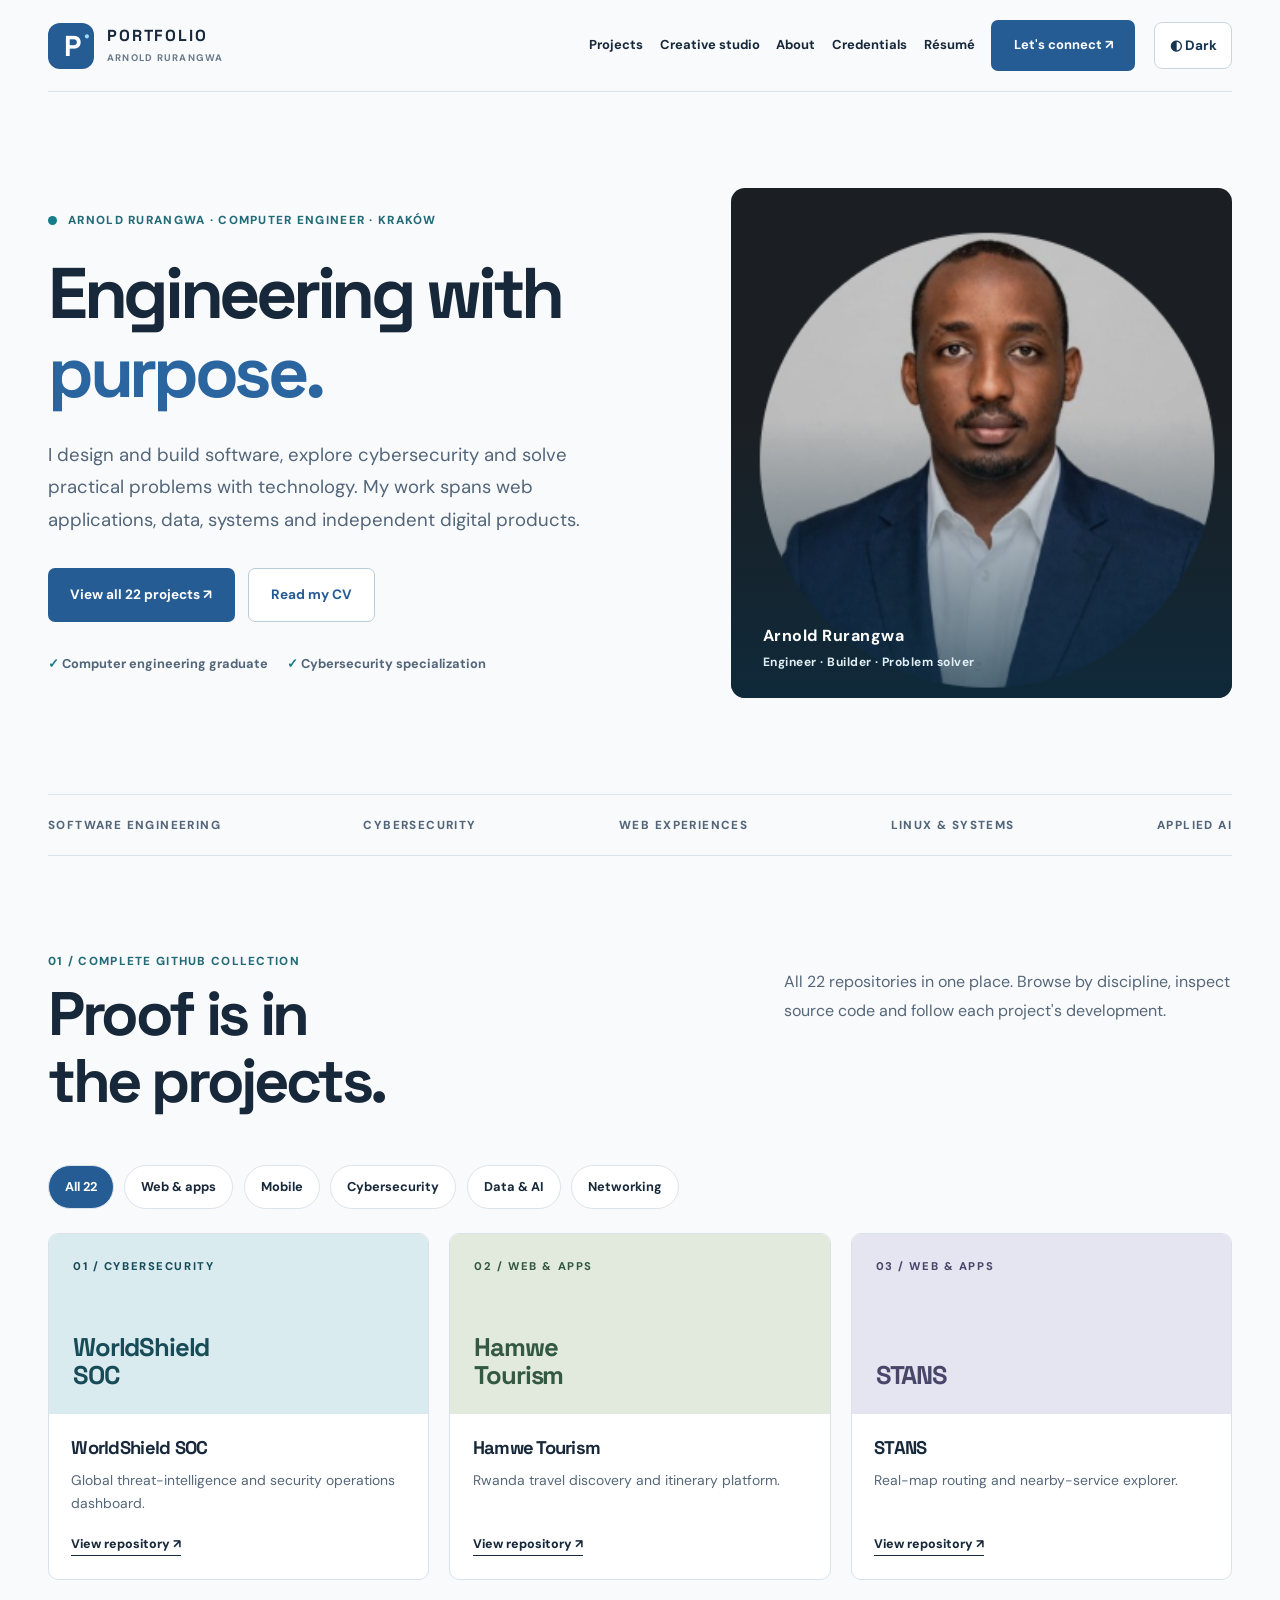
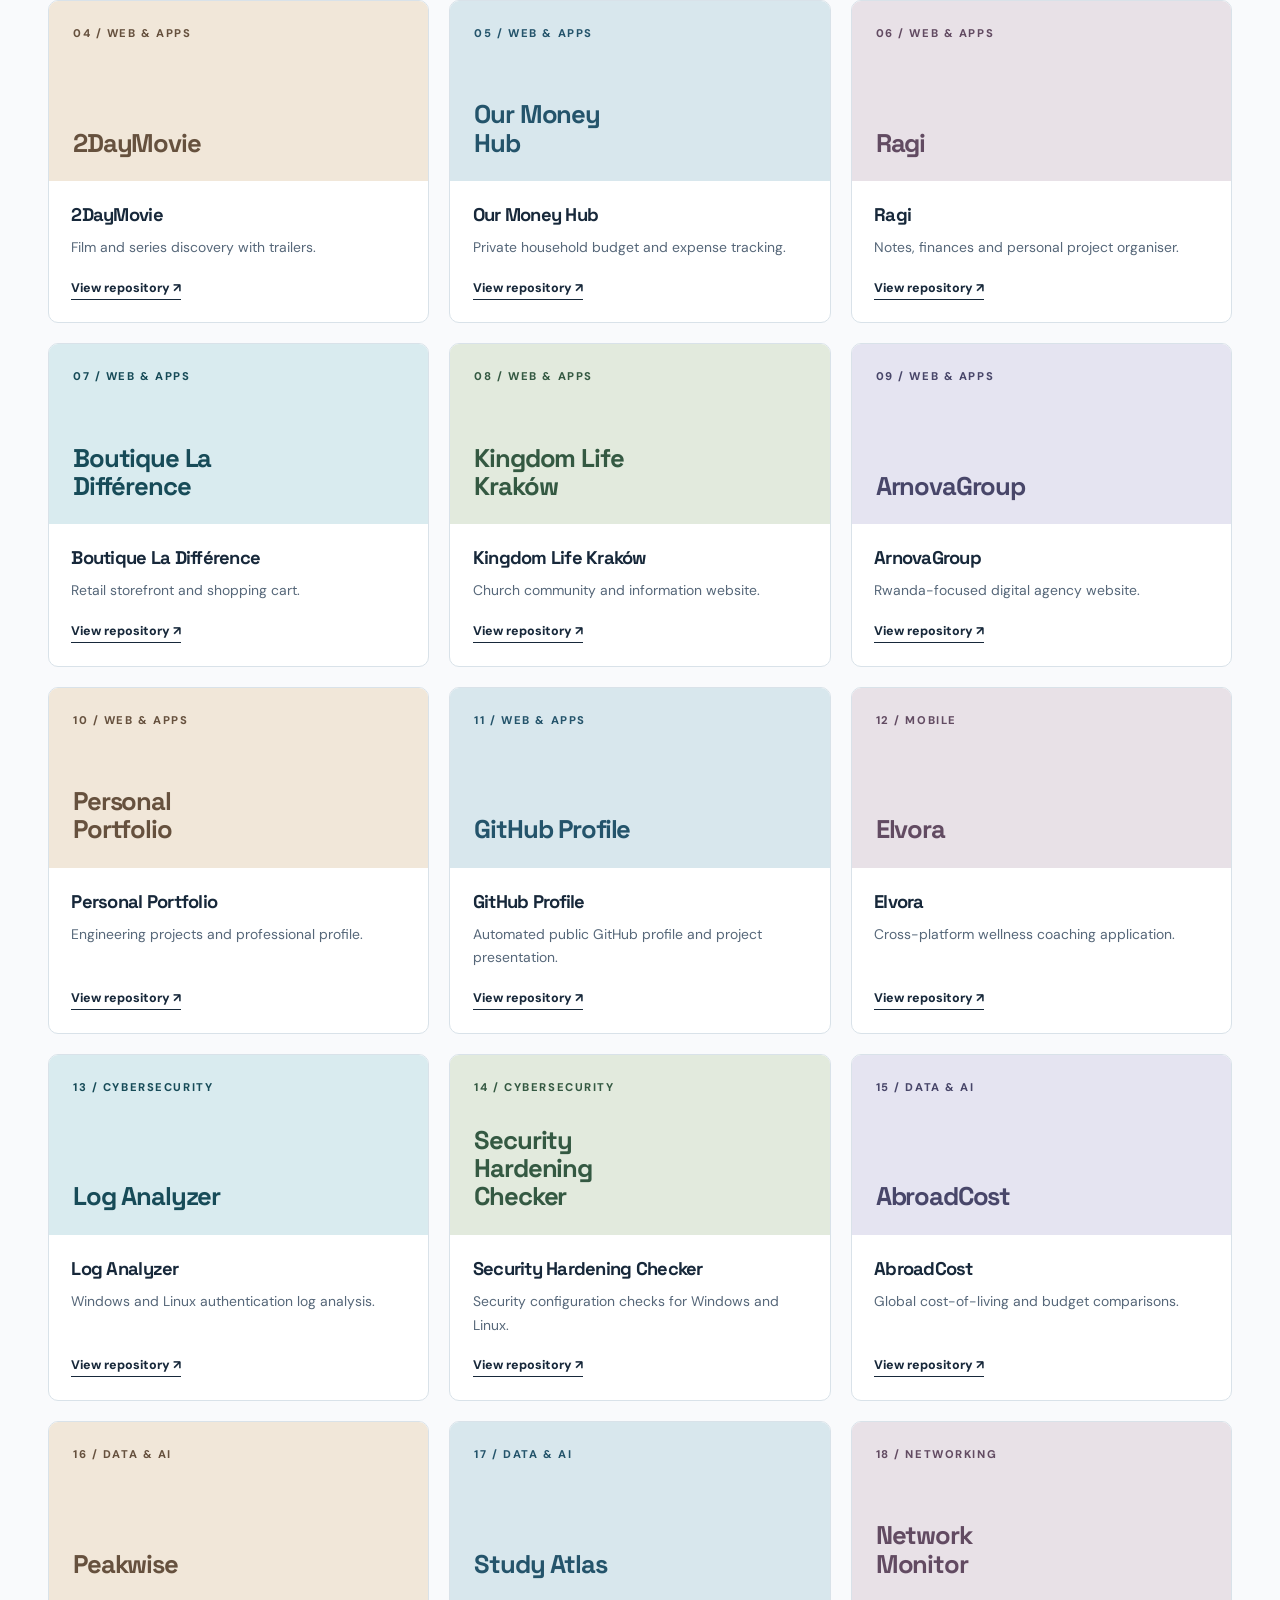
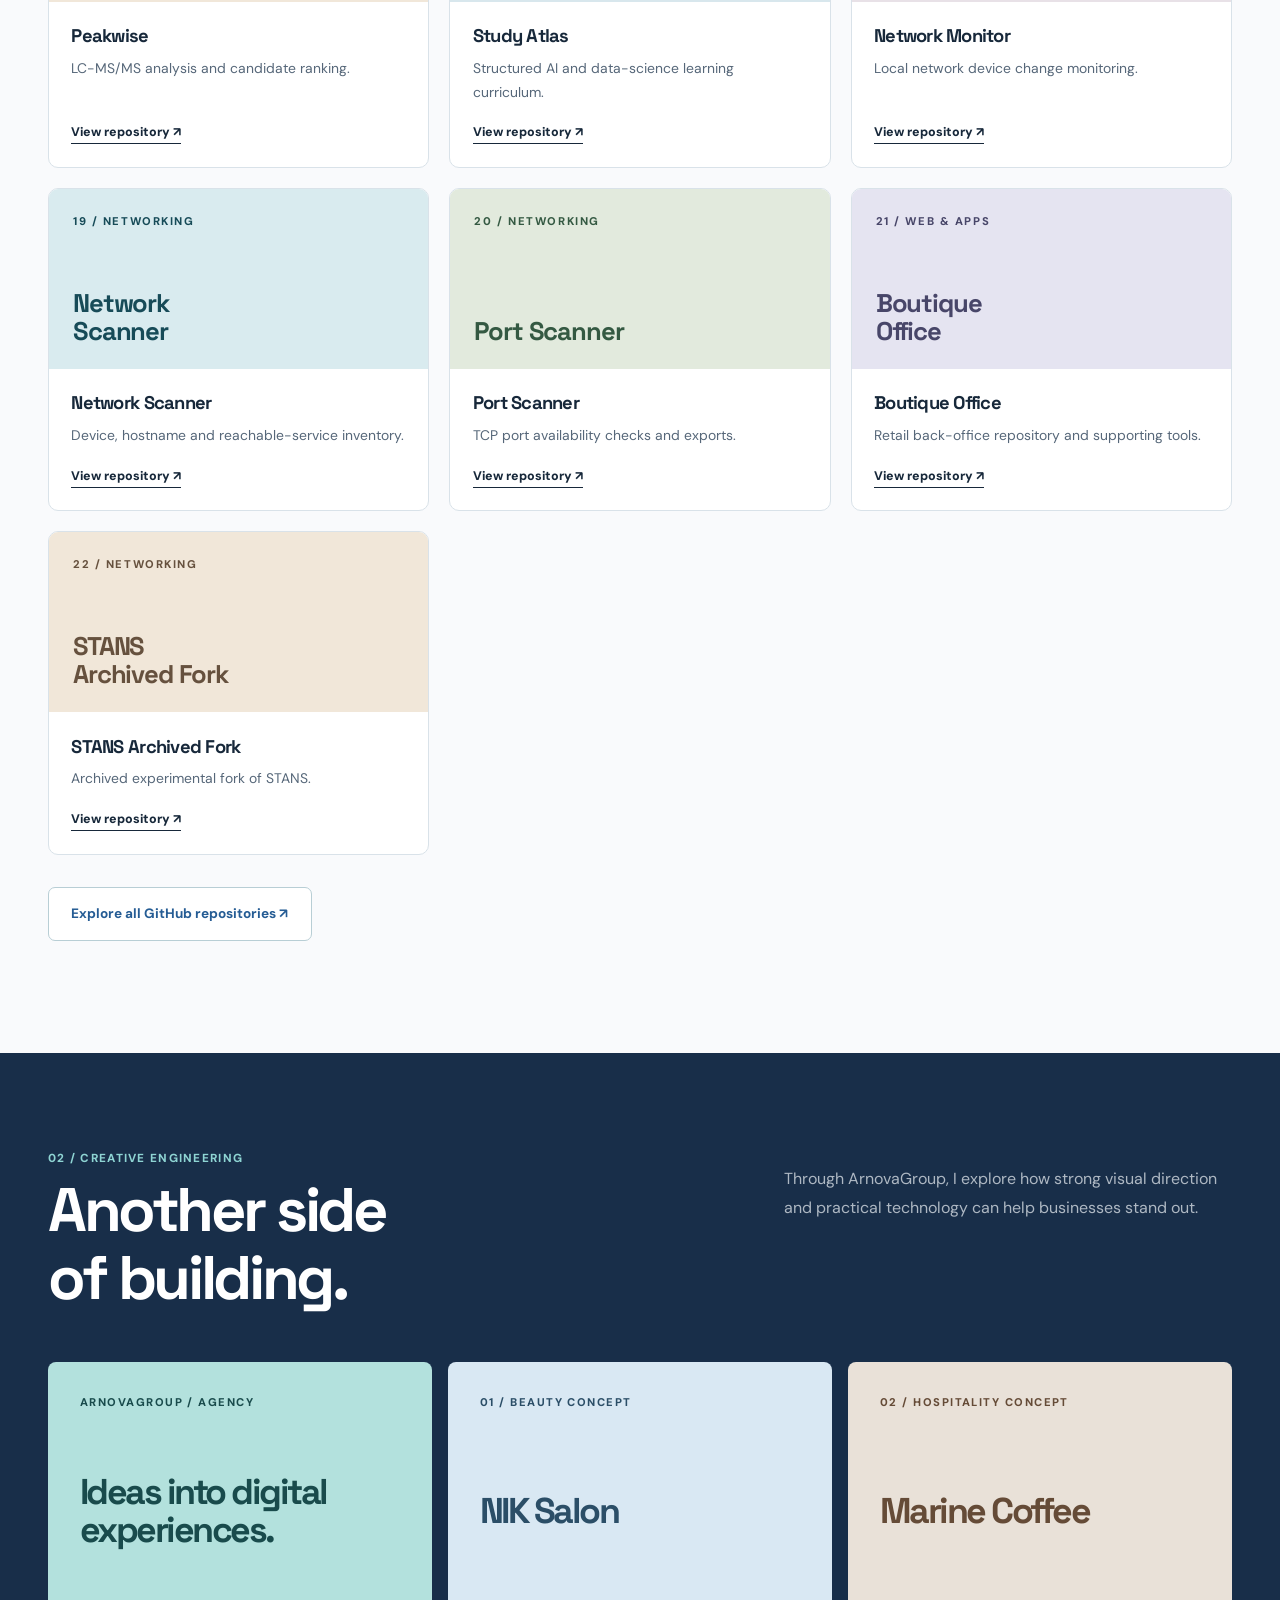
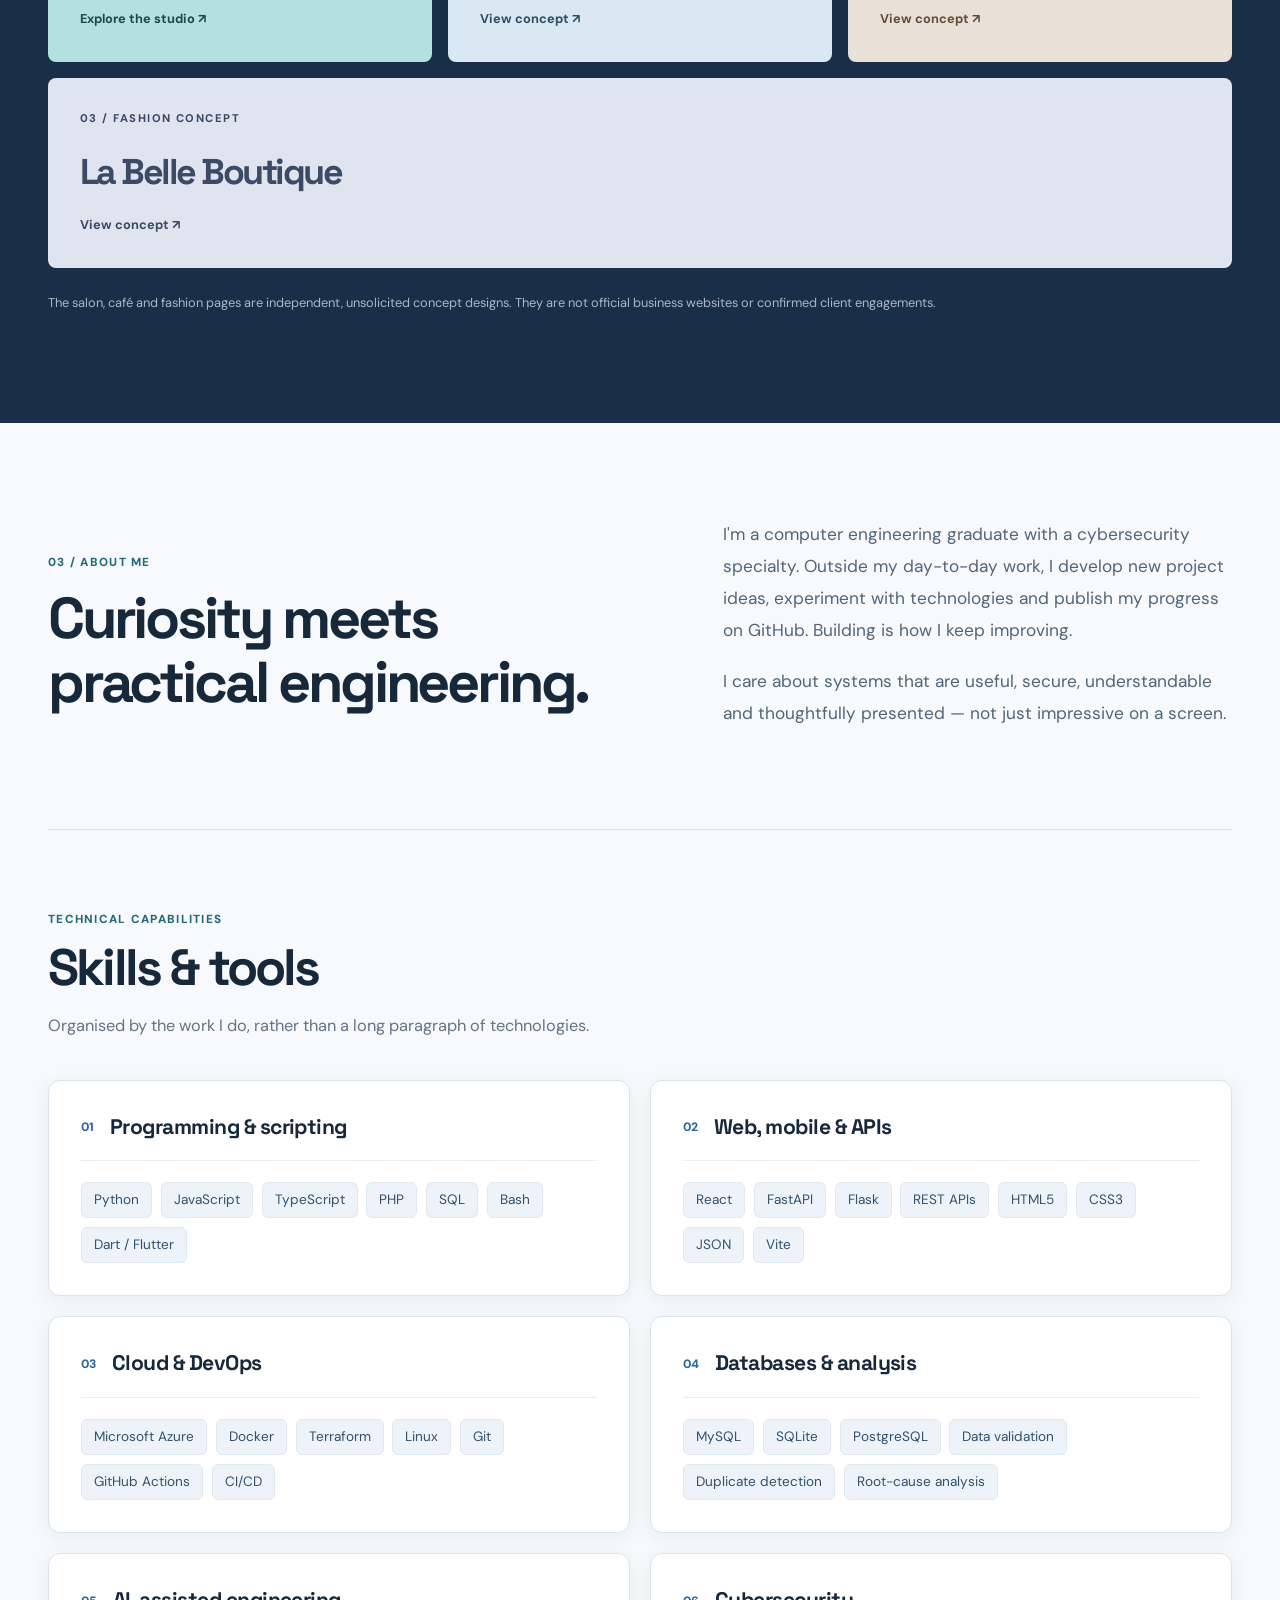
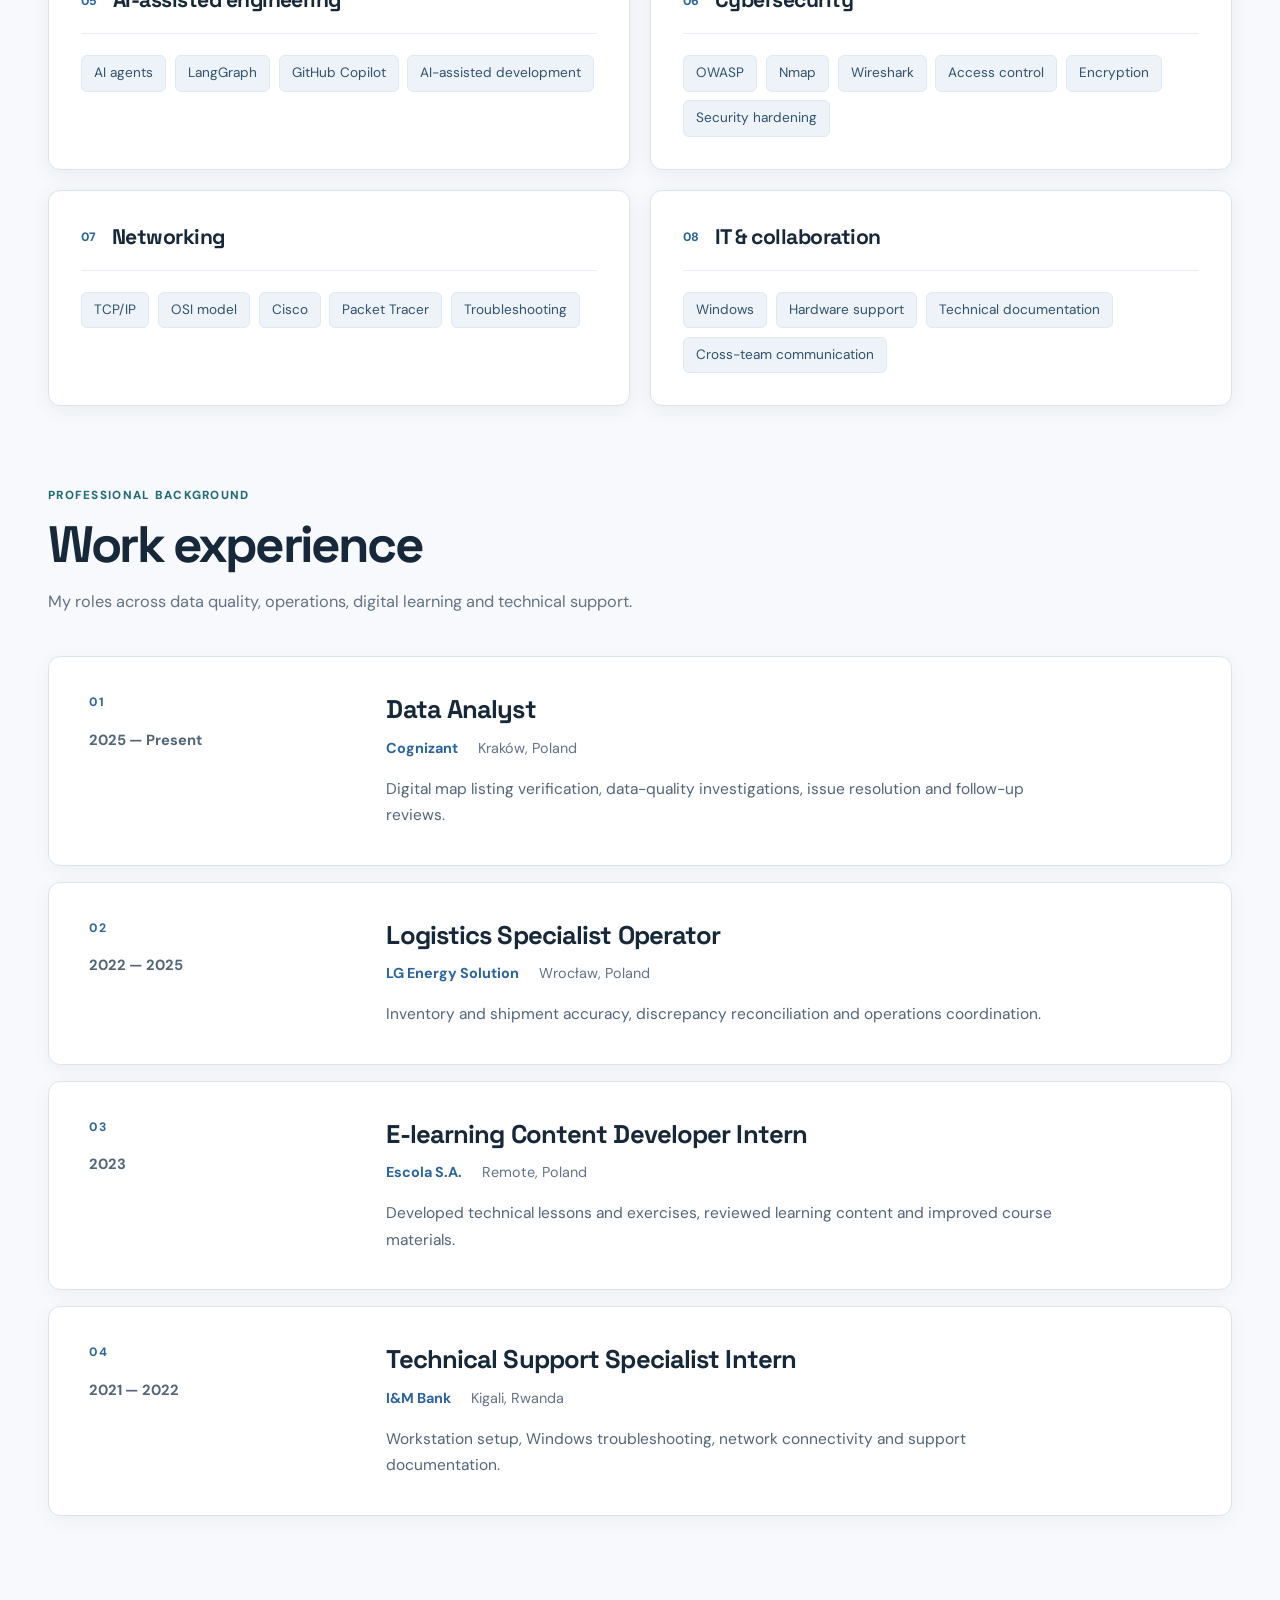
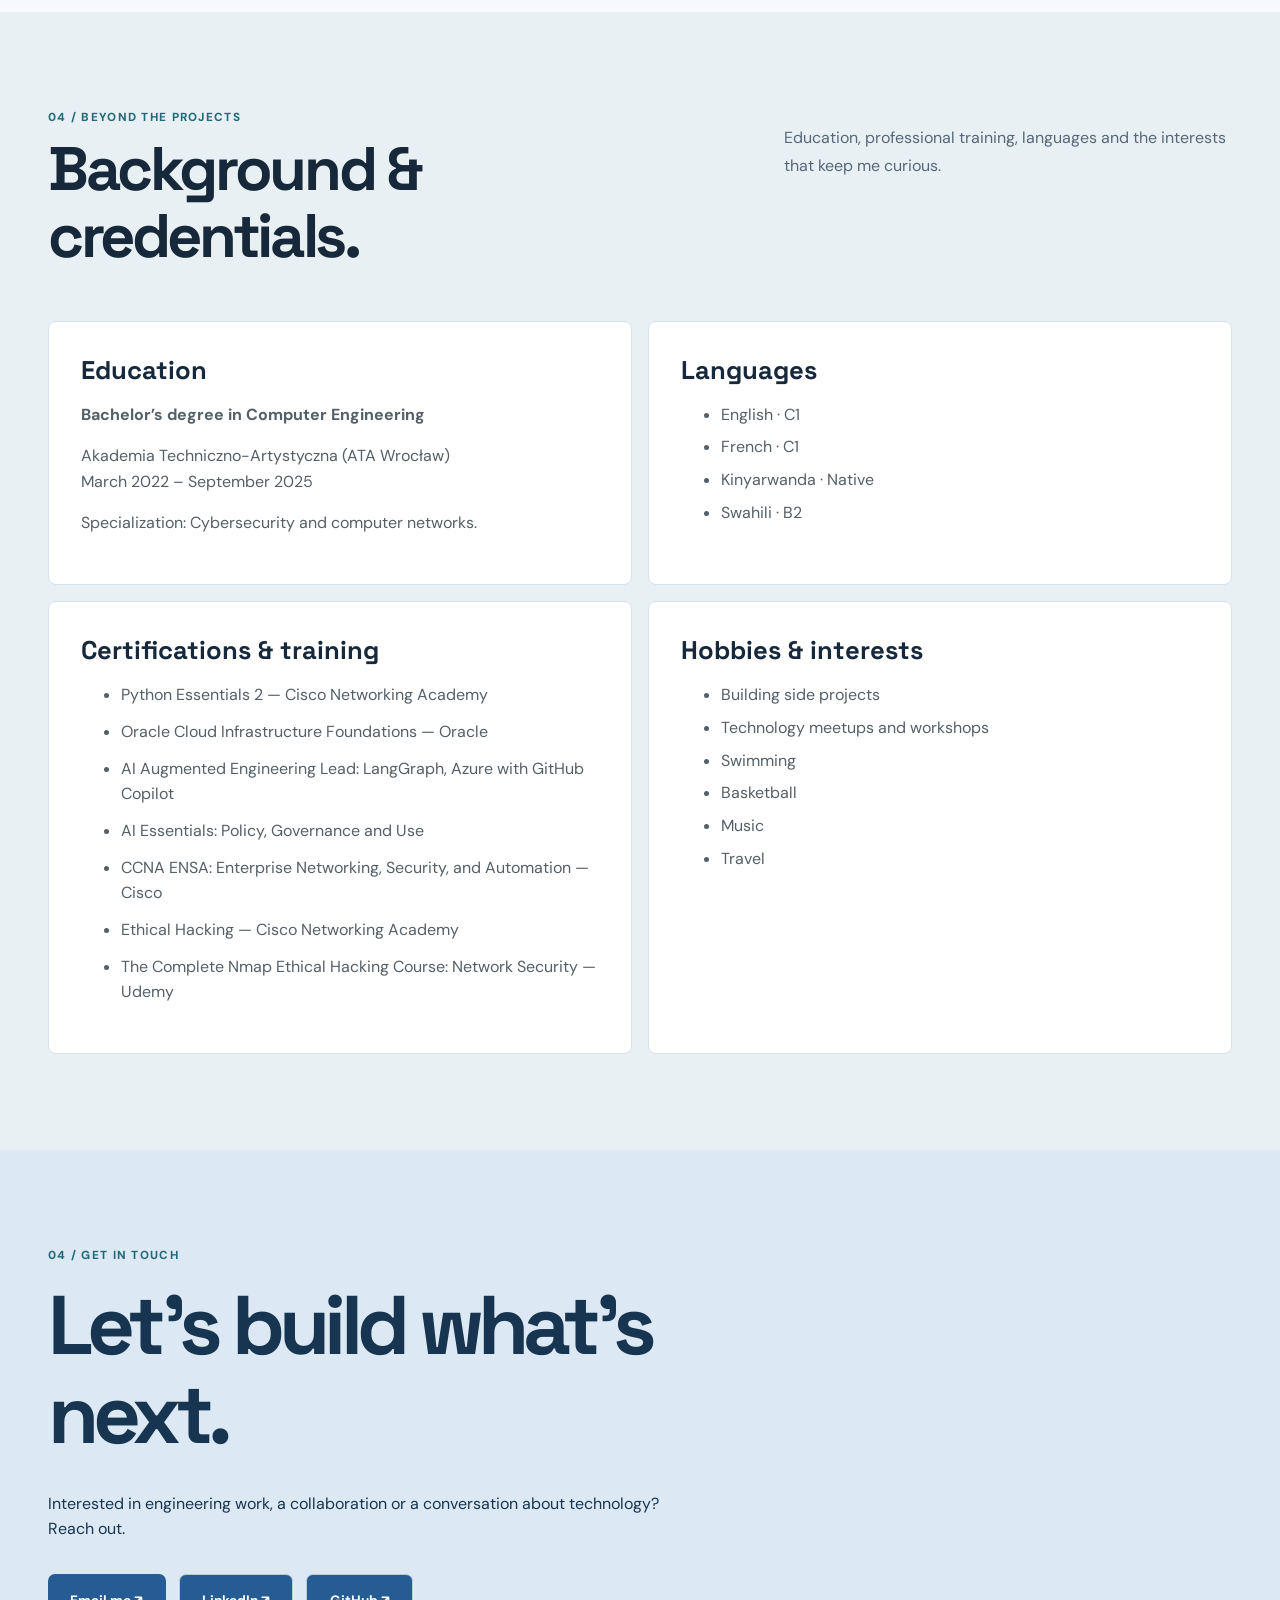
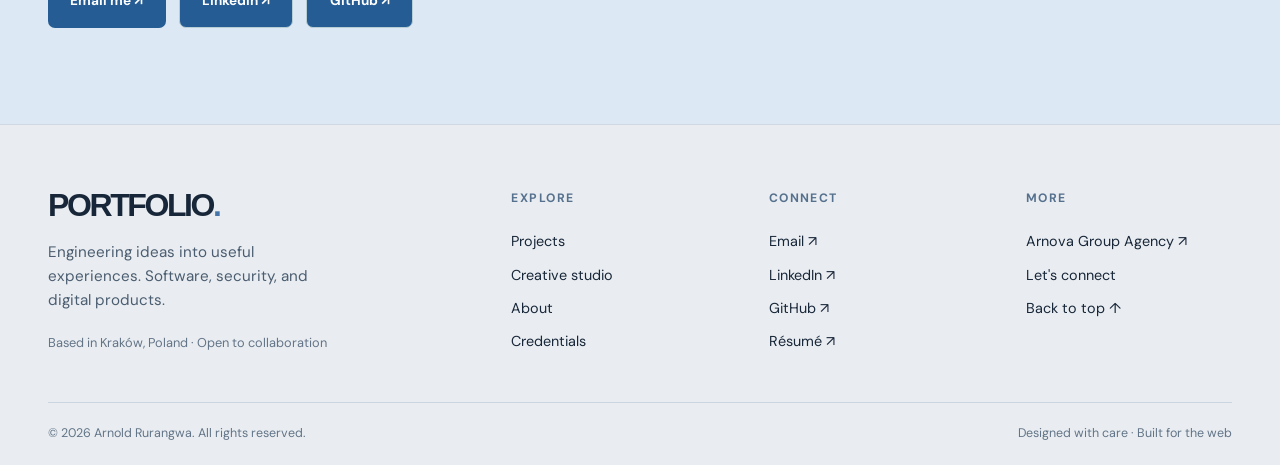
==== commit 64820b29: "design: polished responsive portfolio footer with projects, social and agency links" ====
--- a/index.html
+++ b/index.html
@@ -8,4 +8,4 @@
 :root{--bg:#f9fafc;--ink:#17283a;--muted:#566779;--line:#dce4eb;--accent:#2a65a0;--navy:#182e49}.wrap{width:min(1320px,calc(100% - 96px))}.nav{min-height:92px;gap:1.2rem}.portfolio-wordmark{display:inline-flex;align-items:center;gap:.8rem;min-width:max-content}.portfolio-wordmark-icon{width:46px;height:46px;display:grid;place-items:center;background:#255c94;color:#fff;border-radius:12px;font:700 1.8rem 'Space Grotesk';position:relative;letter-spacing:-.1em}.portfolio-wordmark-icon span{color:#9fdaff;position:absolute;font-size:.9rem;right:7px;top:3px}.portfolio-wordmark-text{font:700 1rem 'Space Grotesk';letter-spacing:.12em;line-height:1.1}.portfolio-wordmark-text small{display:block;font:700 .6rem 'DM Sans';letter-spacing:.13em;color:#697a8a;margin-top:.4rem}.nav-links{margin-left:auto;gap:clamp(.75rem,1.3vw,1.6rem)}.nav-links a{white-space:nowrap;font-size:.81rem}.theme-toggle{border:1px solid #c9d6e2;background:white;color:#173550;border-radius:8px;padding:.7rem .9rem;white-space:nowrap;font-weight:700;font-size:.85rem}.hero-grid{grid-template-columns:minmax(0,1.05fr) minmax(0,.85fr);gap:clamp(3rem,5vw,6rem)}.hero h1{font-size:clamp(3.4rem,5.6vw,6.5rem);line-height:1.1;max-width:13ch;letter-spacing:-.06em}.hero h1 span{color:#2a65a0}.hero-lede{max-width:37rem;line-height:1.75}.hero{padding:6rem 0}.portrait-frame,.portrait-frame img{min-height:510px}.button{background:#255c94}.button:hover{background:#173e69}.button-light{background:#fff;color:#255c94}.projects{grid-template-columns:repeat(3,minmax(0,1fr));gap:1.25rem}.project{min-width:0}.project-art strong{font-size:clamp(1.5rem,2vw,2.3rem);overflow-wrap:anywhere}.project-body h3{overflow-wrap:anywhere}.section-top{align-items:start;gap:3rem}.section-top h2{max-width:14ch}.section-top p{max-width:28rem}.about-grid{grid-template-columns:minmax(0,1fr) minmax(0,1fr)}.timeline-row{grid-template-columns:130px minmax(0,1fr)}.dark{background:#182e49}.studio-grid{grid-template-columns:repeat(3,minmax(0,1fr))}.studio-card:nth-child(4){grid-column:span 3}.contact{background:#dce8f3;color:#173550}.contact .button{background:#255c94}.filter.active,.filter:hover{background:#255c94}@media(min-width:1500px){.hero{padding:7rem 0}}@media(max-width:1100px){.nav-links{gap:.7rem}.nav-links a{font-size:.75rem}.nav-links a[href="#credentials"]{display:none}.hero h1{font-size:clamp(3.2rem,5vw,5rem)}.hero-grid{gap:2rem}}@media(max-width:900px){.nav-links a:not(.button){display:none}.projects{grid-template-columns:repeat(2,minmax(0,1fr))}.hero-grid{grid-template-columns:1fr 1fr}.portrait-frame,.portrait-frame img{min-height:400px}}@media(max-width:650px){.wrap{width:calc(100% - 36px)}.nav{gap:.5rem}.portfolio-wordmark-text{font-size:.78rem}.portfolio-wordmark-text small{font-size:.52rem}.portfolio-wordmark-icon{width:38px;height:38px;font-size:1.4rem}.theme-toggle{padding:.6rem}.nav-links .button{display:none}.hero-grid,.about-grid{grid-template-columns:1fr}.hero h1{font-size:clamp(3rem,11vw,4.8rem)}.hero{padding:3.5rem 0}.projects,.studio-grid{grid-template-columns:1fr}.studio-card:nth-child(4){grid-column:auto}.portrait-frame,.portrait-frame img{min-height:350px}.section{padding:4rem 0}}html[data-theme="dark"]{color-scheme:dark}html[data-theme="dark"] body{background:#101b2a;color:#eef3f9}html[data-theme="dark"] .nav,html[data-theme="dark"] .ticker,html[data-theme="dark"] .timeline,html[data-theme="dark"] .timeline-row{border-color:#36495c}html[data-theme="dark"] .hero-lede,html[data-theme="dark"] .hero-facts,html[data-theme="dark"] .section-top p,html[data-theme="dark"] .about-grid p,html[data-theme="dark"] .timeline-row p,html[data-theme="dark"] .timeline-row small,html[data-theme="dark"] .portfolio-wordmark-text small{color:#b5c5d5}html[data-theme="dark"] .project,html[data-theme="dark"] .extra-panel{background:#203249;color:#f1f5fa;border-color:#3b5065}html[data-theme="dark"] .project-body p,html[data-theme="dark"] .extra-panel p,html[data-theme="dark"] .extra-panel li,html[data-theme="dark"] .skill-group p{color:#bdcad8}html[data-theme="dark"] .skill-group{border-color:#3b5065}html[data-theme="dark"] .extras{background:#172639}html[data-theme="dark"] .filter{background:#203249;color:#f1f5fa;border-color:#53697e}html[data-theme="dark"] .filter.active,html[data-theme="dark"] .filter:hover{background:#4388c2}html[data-theme="dark"] .theme-toggle,html[data-theme="dark"] .button-light{background:#203249;color:#f1f5fa;border-color:#53697e}html[data-theme="dark"] .contact{background:#26415e;color:white}html[data-theme="dark"] .contact p{color:#dbe8f2}
 </style><style id="profile-layout-rebuild">
 .profile-section{background:#f7f9fc;color:#17283a}.profile-section .wrap{max-width:1200px}.profile-intro{display:grid;grid-template-columns:minmax(0,1fr) minmax(0,.85fr);gap:clamp(3rem,6vw,7rem);align-items:center;padding:0 0 5rem;border-bottom:1px solid #dce4eb}.profile-intro h2{font-size:clamp(2.7rem,4.5vw,4.8rem);line-height:1.12;letter-spacing:-.055em;margin:.9rem 0 0}.profile-intro p{font-size:1.08rem;line-height:1.85;color:#526579;max-width:560px;margin:0 0 1.2rem}.profile-block{padding:5rem 0 0}.block-heading{margin:0 0 2.5rem}.block-heading h2{font-size:clamp(2.6rem,4vw,4.2rem);line-height:1.12;letter-spacing:-.055em;margin:.65rem 0}.block-heading p{font-size:1.02rem;color:#647387;line-height:1.65;max-width:670px}.skill-card-grid{display:grid;grid-template-columns:repeat(2,minmax(0,1fr));gap:1.25rem}.skill-card{padding:2rem;border:1px solid #dae4ec;background:#fff;border-radius:12px;min-width:0;box-shadow:0 4px 20px #122d4410}.skill-card-top{display:flex;align-items:flex-start;gap:1rem;padding-bottom:1.25rem;border-bottom:1px solid #e7edf2}.skill-card-top>span{font-size:.76rem;font-weight:800;color:#2a65a0;padding-top:.35rem}.skill-card h3{font:700 clamp(1.2rem,1.65vw,1.55rem)/1.3 'Space Grotesk',sans-serif;letter-spacing:-.025em;margin:0}.skill-tags{display:flex;flex-wrap:wrap;gap:.55rem;padding-top:1.3rem}.skill-tags span{font-size:.85rem;line-height:1.35;padding:.5rem .75rem;border-radius:6px;background:#edf3f8;color:#31516e;border:1px solid #dfe9f1}.experience-list{display:grid;gap:1rem}.experience-card{display:grid;grid-template-columns:minmax(170px,.32fr) minmax(0,1fr);gap:2.5rem;padding:2.25rem 2.5rem;background:#fff;border:1px solid #dae4ec;border-radius:12px;box-shadow:0 4px 20px #122d440c}.experience-date{display:flex;flex-direction:column;align-items:flex-start;gap:1rem;font-size:.92rem;font-weight:700;color:#526579}.experience-index{font-size:.76rem;color:#2a65a0;letter-spacing:.15em}.experience-detail h3{font:700 clamp(1.35rem,2vw,1.8rem)/1.3 'Space Grotesk',sans-serif;letter-spacing:-.035em;margin:0 0 .65rem}.experience-meta{display:flex;flex-wrap:wrap;align-items:center;gap:.6rem 1.25rem;font-size:.9rem}.experience-meta strong{color:#2a65a0}.experience-meta span{color:#647387}.experience-detail p{font-size:.97rem;line-height:1.7;color:#526579;max-width:680px;margin:1rem 0 0}html[data-theme="dark"] .profile-section{background:#101b2a;color:#eef3f9}html[data-theme="dark"] .profile-intro{border-color:#36495c}html[data-theme="dark"] .profile-intro p,html[data-theme="dark"] .block-heading p,html[data-theme="dark"] .experience-date,html[data-theme="dark"] .experience-meta span,html[data-theme="dark"] .experience-detail p{color:#b5c5d5}html[data-theme="dark"] .skill-card,html[data-theme="dark"] .experience-card{background:#203249;border-color:#3b5065}html[data-theme="dark"] .skill-card-top{border-color:#3b5065}html[data-theme="dark"] .skill-tags span{background:#2b425a;border-color:#435e77;color:#d8e8f5}html[data-theme="dark"] .experience-meta strong,html[data-theme="dark"] .experience-index{color:#8abde7}@media(max-width:850px){.profile-intro{grid-template-columns:1fr;gap:1.5rem}.experience-card{grid-template-columns:150px minmax(0,1fr);gap:1.5rem;padding:1.7rem}}@media(max-width:650px){.profile-intro{padding-bottom:3rem}.profile-block{padding-top:3.5rem}.skill-card-grid{grid-template-columns:1fr}.skill-card{padding:1.4rem}.experience-card{grid-template-columns:1fr;gap:1rem;padding:1.5rem}.experience-date{flex-direction:row;gap:1rem}.block-heading{margin-bottom:1.7rem}}
-</style></head><body><a class="skip" href="#main">Skip to content</a><header class="wrap nav"><a class="portfolio-wordmark" href="#top" aria-label="Portfolio home"><span class="portfolio-wordmark-icon">P<span>•</span></span><span class="portfolio-wordmark-text">PORTFOLIO<small>ARNOLD RURANGWA</small></span></a><nav class="nav-links" aria-label="Main navigation"><a href="#work">Projects</a><a href="#creative">Creative studio</a><a href="#about">About</a><a href="#credentials">Credentials</a><a href="./resume.html">Résumé</a><a class="button" href="#contact">Let's connect ↗</a></nav><button class="theme-toggle" type="button" aria-label="Switch to dark theme" aria-pressed="false">◐ <span>Dark</span></button></header><main id="main"><section class="wrap hero" id="top"><div class="hero-grid"><div class="hero-copy"><div class="eyebrow"><span class="signal"></span>Arnold Rurangwa · Computer Engineer · Kraków</div><h1>Engineering with <span>purpose.</span></h1><p class="hero-lede">I design and build software, explore cybersecurity and solve practical problems with technology. My work spans web applications, data, systems and independent digital products.</p><div class="hero-actions"><a class="button" href="#work">View all 22 projects ↗</a><a class="button button-light" href="./resume.html">Read my CV</a></div><div class="hero-facts"><span>Computer engineering graduate</span><span>Cybersecurity specialization</span></div></div><div class="portrait-frame"><img src="./assets/portrait.png" alt="Portrait of Arnold Rurangwa" loading="eager"><div class="portrait-label">Arnold Rurangwa<br><small>Engineer · Builder · Problem solver</small></div></div></div></section><div class="wrap ticker"><span>Software engineering</span><span>Cybersecurity</span><span>Web experiences</span><span>Linux & systems</span><span>Applied AI</span></div><section class="wrap section" id="work"><div class="section-top"><div><div class="eyebrow">01 / Complete GitHub collection</div><h2>Proof is in<br>the projects.</h2></div><p>All 22 repositories in one place. Browse by discipline, inspect source code and follow each project's development.</p></div><div class="filters" role="group" aria-label="Filter projects"><button class="filter active" type="button" data-filter="All" aria-pressed="true">All 22</button><button class="filter" type="button" data-filter="Web & apps" aria-pressed="false">Web & apps</button><button class="filter" type="button" data-filter="Mobile" aria-pressed="false">Mobile</button><button class="filter" type="button" data-filter="Cybersecurity" aria-pressed="false">Cybersecurity</button><button class="filter" type="button" data-filter="Data & AI" aria-pressed="false">Data & AI</button><button class="filter" type="button" data-filter="Networking" aria-pressed="false">Networking</button></div><div class="projects"><article class="project" data-category="Cybersecurity"><div class="project-art c1"><small>01 / CYBERSECURITY</small><strong>WorldShield SOC</strong></div><div class="project-body"><h3>WorldShield SOC</h3><p>Global threat-intelligence and security operations dashboard.</p><div class="project-actions"><a href="https://github.com/Arnold-RG/worldshield-soc" target="_blank" rel="noopener noreferrer">View repository ↗</a></div></div></article><article class="project" data-category="Web &amp; apps"><div class="project-art c2"><small>02 / WEB &amp; APPS</small><strong>Hamwe Tourism</strong></div><div class="project-body"><h3>Hamwe Tourism</h3><p>Rwanda travel discovery and itinerary platform.</p><div class="project-actions"><a href="https://github.com/Arnold-RG/hamwe" target="_blank" rel="noopener noreferrer">View repository ↗</a></div></div></article><article class="project" data-category="Web &amp; apps"><div class="project-art c3"><small>03 / WEB &amp; APPS</small><strong>STANS</strong></div><div class="project-body"><h3>STANS</h3><p>Real-map routing and nearby-service explorer.</p><div class="project-actions"><a href="https://github.com/Arnold-RG/STANS" target="_blank" rel="noopener noreferrer">View repository ↗</a></div></div></article><article class="project" data-category="Web &amp; apps"><div class="project-art c4"><small>04 / WEB &amp; APPS</small><strong>2DayMovie</strong></div><div class="project-body"><h3>2DayMovie</h3><p>Film and series discovery with trailers.</p><div class="project-actions"><a href="https://github.com/Arnold-RG/2daymovie" target="_blank" rel="noopener noreferrer">View repository ↗</a></div></div></article><article class="project" data-category="Web &amp; apps"><div class="project-art c5"><small>05 / WEB &amp; APPS</small><strong>Our Money Hub</strong></div><div class="project-body"><h3>Our Money Hub</h3><p>Private household budget and expense tracking.</p><div class="project-actions"><a href="https://github.com/Arnold-RG/our-money-hub" target="_blank" rel="noopener noreferrer">View repository ↗</a></div></div></article><article class="project" data-category="Web &amp; apps"><div class="project-art c6"><small>06 / WEB &amp; APPS</small><strong>Ragi</strong></div><div class="project-body"><h3>Ragi</h3><p>Notes, finances and personal project organiser.</p><div class="project-actions"><a href="https://github.com/Arnold-RG/ragi" target="_blank" rel="noopener noreferrer">View repository ↗</a></div></div></article><article class="project" data-category="Web &amp; apps"><div class="project-art c1"><small>07 / WEB &amp; APPS</small><strong>Boutique La Différence</strong></div><div class="project-body"><h3>Boutique La Différence</h3><p>Retail storefront and shopping cart.</p><div class="project-actions"><a href="https://github.com/Arnold-RG/Boutique-la-difference" target="_blank" rel="noopener noreferrer">View repository ↗</a></div></div></article><article class="project" data-category="Web &amp; apps"><div class="project-art c2"><small>08 / WEB &amp; APPS</small><strong>Kingdom Life Kraków</strong></div><div class="project-body"><h3>Kingdom Life Kraków</h3><p>Church community and information website.</p><div class="project-actions"><a href="https://github.com/Arnold-RG/kingdom-life-krakow" target="_blank" rel="noopener noreferrer">View repository ↗</a></div></div></article><article class="project" data-category="Web &amp; apps"><div class="project-art c3"><small>09 / WEB &amp; APPS</small><strong>ArnovaGroup</strong></div><div class="project-body"><h3>ArnovaGroup</h3><p>Rwanda-focused digital agency website.</p><div class="project-actions"><a href="https://github.com/Arnold-RG/vira" target="_blank" rel="noopener noreferrer">View repository ↗</a></div></div></article><article class="project" data-category="Web &amp; apps"><div class="project-art c4"><small>10 / WEB &amp; APPS</small><strong>Personal Portfolio</strong></div><div class="project-body"><h3>Personal Portfolio</h3><p>Engineering projects and professional profile.</p><div class="project-actions"><a href="https://github.com/Arnold-RG/arnold-portfolio" target="_blank" rel="noopener noreferrer">View repository ↗</a></div></div></article><article class="project" data-category="Web &amp; apps"><div class="project-art c5"><small>11 / WEB &amp; APPS</small><strong>GitHub Profile</strong></div><div class="project-body"><h3>GitHub Profile</h3><p>Automated public GitHub profile and project presentation.</p><div class="project-actions"><a href="https://github.com/Arnold-RG/Arnold-RG" target="_blank" rel="noopener noreferrer">View repository ↗</a></div></div></article><article class="project" data-category="Mobile"><div class="project-art c6"><small>12 / MOBILE</small><strong>Elvora</strong></div><div class="project-body"><h3>Elvora</h3><p>Cross-platform wellness coaching application.</p><div class="project-actions"><a href="https://github.com/Arnold-RG/elvora" target="_blank" rel="noopener noreferrer">View repository ↗</a></div></div></article><article class="project" data-category="Cybersecurity"><div class="project-art c1"><small>13 / CYBERSECURITY</small><strong>Log Analyzer</strong></div><div class="project-body"><h3>Log Analyzer</h3><p>Windows and Linux authentication log analysis.</p><div class="project-actions"><a href="https://github.com/Arnold-RG/log-analyzer" target="_blank" rel="noopener noreferrer">View repository ↗</a></div></div></article><article class="project" data-category="Cybersecurity"><div class="project-art c2"><small>14 / CYBERSECURITY</small><strong>Security Hardening Checker</strong></div><div class="project-body"><h3>Security Hardening Checker</h3><p>Security configuration checks for Windows and Linux.</p><div class="project-actions"><a href="https://github.com/Arnold-RG/security-hardening-checker" target="_blank" rel="noopener noreferrer">View repository ↗</a></div></div></article><article class="project" data-category="Data &amp; AI"><div class="project-art c3"><small>15 / DATA &amp; AI</small><strong>AbroadCost</strong></div><div class="project-body"><h3>AbroadCost</h3><p>Global cost-of-living and budget comparisons.</p><div class="project-actions"><a href="https://github.com/Arnold-RG/AbroadCost" target="_blank" rel="noopener noreferrer">View repository ↗</a></div></div></article><article class="project" data-category="Data &amp; AI"><div class="project-art c4"><small>16 / DATA &amp; AI</small><strong>Peakwise</strong></div><div class="project-body"><h3>Peakwise</h3><p>LC-MS/MS analysis and candidate ranking.</p><div class="project-actions"><a href="https://github.com/Arnold-RG/peakwise" target="_blank" rel="noopener noreferrer">View repository ↗</a></div></div></article><article class="project" data-category="Data &amp; AI"><div class="project-art c5"><small>17 / DATA &amp; AI</small><strong>Study Atlas</strong></div><div class="project-body"><h3>Study Atlas</h3><p>Structured AI and data-science learning curriculum.</p><div class="project-actions"><a href="https://github.com/Arnold-RG/study-atlas" target="_blank" rel="noopener noreferrer">View repository ↗</a></div></div></article><article class="project" data-category="Networking"><div class="project-art c6"><small>18 / NETWORKING</small><strong>Network Monitor</strong></div><div class="project-body"><h3>Network Monitor</h3><p>Local network device change monitoring.</p><div class="project-actions"><a href="https://github.com/Arnold-RG/network-monitor" target="_blank" rel="noopener noreferrer">View repository ↗</a></div></div></article><article class="project" data-category="Networking"><div class="project-art c1"><small>19 / NETWORKING</small><strong>Network Scanner</strong></div><div class="project-body"><h3>Network Scanner</h3><p>Device, hostname and reachable-service inventory.</p><div class="project-actions"><a href="https://github.com/Arnold-RG/network-scanner" target="_blank" rel="noopener noreferrer">View repository ↗</a></div></div></article><article class="project" data-category="Networking"><div class="project-art c2"><small>20 / NETWORKING</small><strong>Port Scanner</strong></div><div class="project-body"><h3>Port Scanner</h3><p>TCP port availability checks and exports.</p><div class="project-actions"><a href="https://github.com/Arnold-RG/port-scanner" target="_blank" rel="noopener noreferrer">View repository ↗</a></div></div></article><article class="project" data-category="Web &amp; apps"><div class="project-art c3"><small>21 / WEB &amp; APPS</small><strong>Boutique Office</strong></div><div class="project-body"><h3>Boutique Office</h3><p>Retail back-office repository and supporting tools.</p><div class="project-actions"><a href="https://github.com/Arnold-RG/boutique-la-difference-office" target="_blank" rel="noopener noreferrer">View repository ↗</a></div></div></article><article class="project" data-category="Networking"><div class="project-art c4"><small>22 / NETWORKING</small><strong>STANS Archived Fork</strong></div><div class="project-body"><h3>STANS Archived Fork</h3><p>Archived experimental fork of STANS.</p><div class="project-actions"><a href="https://github.com/Arnold-RG/STANS-archived-fork" target="_blank" rel="noopener noreferrer">View repository ↗</a></div></div></article></div><p style="margin-top:2rem"><a class="button button-light" href="https://github.com/Arnold-RG?tab=repositories">Explore all GitHub repositories ↗</a></p></section><section class="section dark" id="creative"><div class="wrap"><div class="section-top"><div><div class="eyebrow">02 / Creative engineering</div><h2>Another side<br>of building.</h2></div><p>Through ArnovaGroup, I explore how strong visual direction and practical technology can help businesses stand out.</p></div><div class="studio-grid"><a class="studio-card" href="https://arnold-rg.github.io/vira/"><small>ArnovaGroup / Agency</small><strong>Ideas into digital experiences.</strong><span>Explore the studio ↗</span></a><a class="studio-card" href="./demos/arnova/nik-salon.html"><small>01 / Beauty concept</small><strong>NIK Salon</strong><span>View concept ↗</span></a><a class="studio-card" href="./demos/arnova/marine-coffee.html"><small>02 / Hospitality concept</small><strong>Marine Coffee</strong><span>View concept ↗</span></a><a class="studio-card" href="./demos/arnova/la-belle-boutique.html"><small>03 / Fashion concept</small><strong>La Belle Boutique</strong><span>View concept ↗</span></a></div><p class="disclosure">The salon, café and fashion pages are independent, unsolicited concept designs. They are not official business websites or confirmed client engagements.</p></div></section><section class="section profile-section" id="about"><div class="wrap"><div class="profile-intro"><div><div class="eyebrow">03 / About me</div><h2>Curiosity meets<br>practical engineering.</h2></div><div><p>I'm a computer engineering graduate with a cybersecurity specialty. Outside my day-to-day work, I develop new project ideas, experiment with technologies and publish my progress on GitHub. Building is how I keep improving.</p><p>I care about systems that are useful, secure, understandable and thoughtfully presented — not just impressive on a screen.</p></div></div><div class="profile-block" id="skills"><div class="block-heading"><div class="eyebrow">Technical capabilities</div><h2>Skills & tools</h2><p>Organised by the work I do, rather than a long paragraph of technologies.</p></div><div class="skill-card-grid"><article class="skill-card"><div class="skill-card-top"><span>01</span><h3>Programming & scripting</h3></div><div class="skill-tags"><span>Python</span><span>JavaScript</span><span>TypeScript</span><span>PHP</span><span>SQL</span><span>Bash</span><span>Dart / Flutter</span></div></article><article class="skill-card"><div class="skill-card-top"><span>02</span><h3>Web, mobile & APIs</h3></div><div class="skill-tags"><span>React</span><span>FastAPI</span><span>Flask</span><span>REST APIs</span><span>HTML5</span><span>CSS3</span><span>JSON</span><span>Vite</span></div></article><article class="skill-card"><div class="skill-card-top"><span>03</span><h3>Cloud & DevOps</h3></div><div class="skill-tags"><span>Microsoft Azure</span><span>Docker</span><span>Terraform</span><span>Linux</span><span>Git</span><span>GitHub Actions</span><span>CI/CD</span></div></article><article class="skill-card"><div class="skill-card-top"><span>04</span><h3>Databases & analysis</h3></div><div class="skill-tags"><span>MySQL</span><span>SQLite</span><span>PostgreSQL</span><span>Data validation</span><span>Duplicate detection</span><span>Root-cause analysis</span></div></article><article class="skill-card"><div class="skill-card-top"><span>05</span><h3>AI-assisted engineering</h3></div><div class="skill-tags"><span>AI agents</span><span>LangGraph</span><span>GitHub Copilot</span><span>AI-assisted development</span></div></article><article class="skill-card"><div class="skill-card-top"><span>06</span><h3>Cybersecurity</h3></div><div class="skill-tags"><span>OWASP</span><span>Nmap</span><span>Wireshark</span><span>Access control</span><span>Encryption</span><span>Security hardening</span></div></article><article class="skill-card"><div class="skill-card-top"><span>07</span><h3>Networking</h3></div><div class="skill-tags"><span>TCP/IP</span><span>OSI model</span><span>Cisco</span><span>Packet Tracer</span><span>Troubleshooting</span></div></article><article class="skill-card"><div class="skill-card-top"><span>08</span><h3>IT & collaboration</h3></div><div class="skill-tags"><span>Windows</span><span>Hardware support</span><span>Technical documentation</span><span>Cross-team communication</span></div></article></div></div><div class="profile-block experience-block" id="experience"><div class="block-heading"><div class="eyebrow">Professional background</div><h2>Work experience</h2><p>My roles across data quality, operations, digital learning and technical support.</p></div><div class="experience-list"><article class="experience-card"><div class="experience-date"><span class="experience-index">01</span><span>2025 — Present</span></div><div class="experience-detail"><h3>Data Analyst</h3><div class="experience-meta"><strong>Cognizant</strong><span>Kraków, Poland</span></div><p>Digital map listing verification, data-quality investigations, issue resolution and follow-up reviews.</p></div></article><article class="experience-card"><div class="experience-date"><span class="experience-index">02</span><span>2022 — 2025</span></div><div class="experience-detail"><h3>Logistics Specialist Operator</h3><div class="experience-meta"><strong>LG Energy Solution</strong><span>Wrocław, Poland</span></div><p>Inventory and shipment accuracy, discrepancy reconciliation and operations coordination.</p></div></article><article class="experience-card"><div class="experience-date"><span class="experience-index">03</span><span>2023</span></div><div class="experience-detail"><h3>E-learning Content Developer Intern</h3><div class="experience-meta"><strong>Escola S.A.</strong><span>Remote, Poland</span></div><p>Developed technical lessons and exercises, reviewed learning content and improved course materials.</p></div></article><article class="experience-card"><div class="experience-date"><span class="experience-index">04</span><span>2021 — 2022</span></div><div class="experience-detail"><h3>Technical Support Specialist Intern</h3><div class="experience-meta"><strong>I&M Bank</strong><span>Kigali, Rwanda</span></div><p>Workstation setup, Windows troubleshooting, network connectivity and support documentation.</p></div></article></div></div></div></section><section class="section extras" id="credentials"><div class="wrap"><div class="section-top"><div><div class="eyebrow">04 / Beyond the projects</div><h2>Background &<br>credentials.</h2></div><p>Education, professional training, languages and the interests that keep me curious.</p></div><div class="extra-grid"><article class="extra-panel"><h3>Education</h3><p><strong>Bachelor’s degree in Computer Engineering</strong></p><p>Akademia Techniczno-Artystyczna (ATA Wrocław)<br>March 2022 – September 2025</p><p>Specialization: Cybersecurity and computer networks.</p></article><article class="extra-panel"><h3>Languages</h3><ul><li>English · C1</li><li>French · C1</li><li>Kinyarwanda · Native</li><li>Swahili · B2</li></ul></article><article class="extra-panel certificates"><h3>Certifications & training</h3><ul><li>Python Essentials 2 — Cisco Networking Academy</li><li>Oracle Cloud Infrastructure Foundations — Oracle</li><li>AI Augmented Engineering Lead: LangGraph, Azure with GitHub Copilot</li><li>AI Essentials: Policy, Governance and Use</li><li>CCNA ENSA: Enterprise Networking, Security, and Automation — Cisco</li><li>Ethical Hacking — Cisco Networking Academy</li><li>The Complete Nmap Ethical Hacking Course: Network Security — Udemy</li></ul></article><article class="extra-panel"><h3>Hobbies & interests</h3><ul><li>Building side projects</li><li>Technology meetups and workshops</li><li>Swimming</li><li>Basketball</li><li>Music</li><li>Travel</li></ul></article></div></div></section><section class="contact" id="contact"><div class="wrap"><div class="eyebrow">04 / Get in touch</div><h2>Let's build what's next.</h2><p>Interested in engineering work, a collaboration or a conversation about technology? Reach out.</p><div class="hero-actions"><a class="button" href="mailto:rurangwaarnold32@gmail.com">Email me ↗</a><a class="button button-light" href="https://www.linkedin.com/in/rurangwa-arnold-53b90520b/">LinkedIn ↗</a><a class="button button-light" href="https://github.com/Arnold-RG">GitHub ↗</a></div></div></section></main><footer class="wrap footer"><span>© 2026 Arnold Rurangwa · Kraków, Poland</span><span><a href="./resume.html">Résumé</a> · <a href="https://arnold-rg.github.io/vira/">ArnovaGroup</a> · <a href="https://github.com/Arnold-RG">GitHub</a></span></footer><script>document.querySelectorAll('.filter').forEach(b=>b.addEventListener('click',()=>{document.querySelectorAll('.filter').forEach(x=>{x.classList.toggle('active',x===b);x.setAttribute('aria-pressed',String(x===b))});document.querySelectorAll('.project[data-category]').forEach(c=>{c.hidden=b.dataset.filter!=='All'&&c.dataset.category!==b.dataset.filter})}));</script><script>(function(){const b=document.querySelector('.theme-toggle');const root=document.documentElement;let saved;try{saved=localStorage.getItem('portfolio-theme')}catch(e){}function setTheme(t){root.dataset.theme=t;b.setAttribute('aria-pressed',String(t==='dark'));b.setAttribute('aria-label','Switch to '+(t==='dark'?'light':'dark')+' theme');b.querySelector('span').textContent=t==='dark'?'Light':'Dark';try{localStorage.setItem('portfolio-theme',t)}catch(e){}}setTheme(saved==='dark'?'dark':'light');b.addEventListener('click',()=>setTheme(root.dataset.theme==='dark'?'light':'dark'))})();</script></body></html>+</style><style id="portfolio-footer-2026">.portfolio-footer{background:#e9edf1;color:#172638;border-top:1px solid #d0d9e3;padding:4rem 0 1.3rem}.portfolio-footer-grid{display:grid;grid-template-columns:minmax(230px,2fr) repeat(3,minmax(125px,1fr));gap:clamp(1.4rem,4vw,4.5rem)}.portfolio-footer-brand{display:inline-block;font:800 clamp(1.5rem,2.5vw,2.1rem)/1.05 Manrope,Arial,sans-serif;letter-spacing:-.075em}.portfolio-footer-brand span{color:#4474a8}.portfolio-footer-intro p{max-width:30ch;font-size:.95rem;color:#4b5d70;margin:1rem 0}.portfolio-footer-location{font-size:.8rem;color:#637487}.portfolio-footer-column{display:flex;flex-direction:column;align-items:flex-start;gap:.65rem}.portfolio-footer-column h3{font-size:.76rem;letter-spacing:.12em;text-transform:uppercase;margin:0 0 .7rem;color:#56718e}.portfolio-footer-column a{font-size:.9rem}.portfolio-footer-column a:hover,.portfolio-footer-bottom a:hover{color:#4474a8;text-decoration:underline}.portfolio-footer-bottom{display:flex;justify-content:space-between;gap:1rem;flex-wrap:wrap;border-top:1px solid #cbd5df;margin-top:3rem;padding-top:1.3rem;font-size:.78rem;color:#627487}html[data-theme="dark"] .portfolio-footer{background:#121c2b;color:#f0f4fa;border-color:#34485e}html[data-theme="dark"] .portfolio-footer-brand span{color:#83b6ef}html[data-theme="dark"] .portfolio-footer-intro p,html[data-theme="dark"] .portfolio-footer-location,html[data-theme="dark"] .portfolio-footer-bottom{color:#b7c6d6}html[data-theme="dark"] .portfolio-footer-column h3{color:#9ec4eb}html[data-theme="dark"] .portfolio-footer-bottom{border-color:#34485e}html[data-theme="dark"] .portfolio-footer-column a:hover{color:#9ec4eb}@media(max-width:950px){.portfolio-footer-grid{grid-template-columns:repeat(2,minmax(0,1fr))}}@media(max-width:560px){.portfolio-footer-grid{grid-template-columns:1fr;gap:2rem}.portfolio-footer{padding-top:3rem}.portfolio-footer-bottom{flex-direction:column}}</style></head><body><a class="skip" href="#main">Skip to content</a><header class="wrap nav"><a class="portfolio-wordmark" href="#top" aria-label="Portfolio home"><span class="portfolio-wordmark-icon">P<span>•</span></span><span class="portfolio-wordmark-text">PORTFOLIO<small>ARNOLD RURANGWA</small></span></a><nav class="nav-links" aria-label="Main navigation"><a href="#work">Projects</a><a href="#creative">Creative studio</a><a href="#about">About</a><a href="#credentials">Credentials</a><a href="./resume.html">Résumé</a><a class="button" href="#contact">Let's connect ↗</a></nav><button class="theme-toggle" type="button" aria-label="Switch to dark theme" aria-pressed="false">◐ <span>Dark</span></button></header><main id="main"><section class="wrap hero" id="top"><div class="hero-grid"><div class="hero-copy"><div class="eyebrow"><span class="signal"></span>Arnold Rurangwa · Computer Engineer · Kraków</div><h1>Engineering with <span>purpose.</span></h1><p class="hero-lede">I design and build software, explore cybersecurity and solve practical problems with technology. My work spans web applications, data, systems and independent digital products.</p><div class="hero-actions"><a class="button" href="#work">View all 22 projects ↗</a><a class="button button-light" href="./resume.html">Read my CV</a></div><div class="hero-facts"><span>Computer engineering graduate</span><span>Cybersecurity specialization</span></div></div><div class="portrait-frame"><img src="./assets/portrait.png" alt="Portrait of Arnold Rurangwa" loading="eager"><div class="portrait-label">Arnold Rurangwa<br><small>Engineer · Builder · Problem solver</small></div></div></div></section><div class="wrap ticker"><span>Software engineering</span><span>Cybersecurity</span><span>Web experiences</span><span>Linux & systems</span><span>Applied AI</span></div><section class="wrap section" id="work"><div class="section-top"><div><div class="eyebrow">01 / Complete GitHub collection</div><h2>Proof is in<br>the projects.</h2></div><p>All 22 repositories in one place. Browse by discipline, inspect source code and follow each project's development.</p></div><div class="filters" role="group" aria-label="Filter projects"><button class="filter active" type="button" data-filter="All" aria-pressed="true">All 22</button><button class="filter" type="button" data-filter="Web & apps" aria-pressed="false">Web & apps</button><button class="filter" type="button" data-filter="Mobile" aria-pressed="false">Mobile</button><button class="filter" type="button" data-filter="Cybersecurity" aria-pressed="false">Cybersecurity</button><button class="filter" type="button" data-filter="Data & AI" aria-pressed="false">Data & AI</button><button class="filter" type="button" data-filter="Networking" aria-pressed="false">Networking</button></div><div class="projects"><article class="project" data-category="Cybersecurity"><div class="project-art c1"><small>01 / CYBERSECURITY</small><strong>WorldShield SOC</strong></div><div class="project-body"><h3>WorldShield SOC</h3><p>Global threat-intelligence and security operations dashboard.</p><div class="project-actions"><a href="https://github.com/Arnold-RG/worldshield-soc" target="_blank" rel="noopener noreferrer">View repository ↗</a></div></div></article><article class="project" data-category="Web &amp; apps"><div class="project-art c2"><small>02 / WEB &amp; APPS</small><strong>Hamwe Tourism</strong></div><div class="project-body"><h3>Hamwe Tourism</h3><p>Rwanda travel discovery and itinerary platform.</p><div class="project-actions"><a href="https://github.com/Arnold-RG/hamwe" target="_blank" rel="noopener noreferrer">View repository ↗</a></div></div></article><article class="project" data-category="Web &amp; apps"><div class="project-art c3"><small>03 / WEB &amp; APPS</small><strong>STANS</strong></div><div class="project-body"><h3>STANS</h3><p>Real-map routing and nearby-service explorer.</p><div class="project-actions"><a href="https://github.com/Arnold-RG/STANS" target="_blank" rel="noopener noreferrer">View repository ↗</a></div></div></article><article class="project" data-category="Web &amp; apps"><div class="project-art c4"><small>04 / WEB &amp; APPS</small><strong>2DayMovie</strong></div><div class="project-body"><h3>2DayMovie</h3><p>Film and series discovery with trailers.</p><div class="project-actions"><a href="https://github.com/Arnold-RG/2daymovie" target="_blank" rel="noopener noreferrer">View repository ↗</a></div></div></article><article class="project" data-category="Web &amp; apps"><div class="project-art c5"><small>05 / WEB &amp; APPS</small><strong>Our Money Hub</strong></div><div class="project-body"><h3>Our Money Hub</h3><p>Private household budget and expense tracking.</p><div class="project-actions"><a href="https://github.com/Arnold-RG/our-money-hub" target="_blank" rel="noopener noreferrer">View repository ↗</a></div></div></article><article class="project" data-category="Web &amp; apps"><div class="project-art c6"><small>06 / WEB &amp; APPS</small><strong>Ragi</strong></div><div class="project-body"><h3>Ragi</h3><p>Notes, finances and personal project organiser.</p><div class="project-actions"><a href="https://github.com/Arnold-RG/ragi" target="_blank" rel="noopener noreferrer">View repository ↗</a></div></div></article><article class="project" data-category="Web &amp; apps"><div class="project-art c1"><small>07 / WEB &amp; APPS</small><strong>Boutique La Différence</strong></div><div class="project-body"><h3>Boutique La Différence</h3><p>Retail storefront and shopping cart.</p><div class="project-actions"><a href="https://github.com/Arnold-RG/Boutique-la-difference" target="_blank" rel="noopener noreferrer">View repository ↗</a></div></div></article><article class="project" data-category="Web &amp; apps"><div class="project-art c2"><small>08 / WEB &amp; APPS</small><strong>Kingdom Life Kraków</strong></div><div class="project-body"><h3>Kingdom Life Kraków</h3><p>Church community and information website.</p><div class="project-actions"><a href="https://github.com/Arnold-RG/kingdom-life-krakow" target="_blank" rel="noopener noreferrer">View repository ↗</a></div></div></article><article class="project" data-category="Web &amp; apps"><div class="project-art c3"><small>09 / WEB &amp; APPS</small><strong>ArnovaGroup</strong></div><div class="project-body"><h3>ArnovaGroup</h3><p>Rwanda-focused digital agency website.</p><div class="project-actions"><a href="https://github.com/Arnold-RG/vira" target="_blank" rel="noopener noreferrer">View repository ↗</a></div></div></article><article class="project" data-category="Web &amp; apps"><div class="project-art c4"><small>10 / WEB &amp; APPS</small><strong>Personal Portfolio</strong></div><div class="project-body"><h3>Personal Portfolio</h3><p>Engineering projects and professional profile.</p><div class="project-actions"><a href="https://github.com/Arnold-RG/arnold-portfolio" target="_blank" rel="noopener noreferrer">View repository ↗</a></div></div></article><article class="project" data-category="Web &amp; apps"><div class="project-art c5"><small>11 / WEB &amp; APPS</small><strong>GitHub Profile</strong></div><div class="project-body"><h3>GitHub Profile</h3><p>Automated public GitHub profile and project presentation.</p><div class="project-actions"><a href="https://github.com/Arnold-RG/Arnold-RG" target="_blank" rel="noopener noreferrer">View repository ↗</a></div></div></article><article class="project" data-category="Mobile"><div class="project-art c6"><small>12 / MOBILE</small><strong>Elvora</strong></div><div class="project-body"><h3>Elvora</h3><p>Cross-platform wellness coaching application.</p><div class="project-actions"><a href="https://github.com/Arnold-RG/elvora" target="_blank" rel="noopener noreferrer">View repository ↗</a></div></div></article><article class="project" data-category="Cybersecurity"><div class="project-art c1"><small>13 / CYBERSECURITY</small><strong>Log Analyzer</strong></div><div class="project-body"><h3>Log Analyzer</h3><p>Windows and Linux authentication log analysis.</p><div class="project-actions"><a href="https://github.com/Arnold-RG/log-analyzer" target="_blank" rel="noopener noreferrer">View repository ↗</a></div></div></article><article class="project" data-category="Cybersecurity"><div class="project-art c2"><small>14 / CYBERSECURITY</small><strong>Security Hardening Checker</strong></div><div class="project-body"><h3>Security Hardening Checker</h3><p>Security configuration checks for Windows and Linux.</p><div class="project-actions"><a href="https://github.com/Arnold-RG/security-hardening-checker" target="_blank" rel="noopener noreferrer">View repository ↗</a></div></div></article><article class="project" data-category="Data &amp; AI"><div class="project-art c3"><small>15 / DATA &amp; AI</small><strong>AbroadCost</strong></div><div class="project-body"><h3>AbroadCost</h3><p>Global cost-of-living and budget comparisons.</p><div class="project-actions"><a href="https://github.com/Arnold-RG/AbroadCost" target="_blank" rel="noopener noreferrer">View repository ↗</a></div></div></article><article class="project" data-category="Data &amp; AI"><div class="project-art c4"><small>16 / DATA &amp; AI</small><strong>Peakwise</strong></div><div class="project-body"><h3>Peakwise</h3><p>LC-MS/MS analysis and candidate ranking.</p><div class="project-actions"><a href="https://github.com/Arnold-RG/peakwise" target="_blank" rel="noopener noreferrer">View repository ↗</a></div></div></article><article class="project" data-category="Data &amp; AI"><div class="project-art c5"><small>17 / DATA &amp; AI</small><strong>Study Atlas</strong></div><div class="project-body"><h3>Study Atlas</h3><p>Structured AI and data-science learning curriculum.</p><div class="project-actions"><a href="https://github.com/Arnold-RG/study-atlas" target="_blank" rel="noopener noreferrer">View repository ↗</a></div></div></article><article class="project" data-category="Networking"><div class="project-art c6"><small>18 / NETWORKING</small><strong>Network Monitor</strong></div><div class="project-body"><h3>Network Monitor</h3><p>Local network device change monitoring.</p><div class="project-actions"><a href="https://github.com/Arnold-RG/network-monitor" target="_blank" rel="noopener noreferrer">View repository ↗</a></div></div></article><article class="project" data-category="Networking"><div class="project-art c1"><small>19 / NETWORKING</small><strong>Network Scanner</strong></div><div class="project-body"><h3>Network Scanner</h3><p>Device, hostname and reachable-service inventory.</p><div class="project-actions"><a href="https://github.com/Arnold-RG/network-scanner" target="_blank" rel="noopener noreferrer">View repository ↗</a></div></div></article><article class="project" data-category="Networking"><div class="project-art c2"><small>20 / NETWORKING</small><strong>Port Scanner</strong></div><div class="project-body"><h3>Port Scanner</h3><p>TCP port availability checks and exports.</p><div class="project-actions"><a href="https://github.com/Arnold-RG/port-scanner" target="_blank" rel="noopener noreferrer">View repository ↗</a></div></div></article><article class="project" data-category="Web &amp; apps"><div class="project-art c3"><small>21 / WEB &amp; APPS</small><strong>Boutique Office</strong></div><div class="project-body"><h3>Boutique Office</h3><p>Retail back-office repository and supporting tools.</p><div class="project-actions"><a href="https://github.com/Arnold-RG/boutique-la-difference-office" target="_blank" rel="noopener noreferrer">View repository ↗</a></div></div></article><article class="project" data-category="Networking"><div class="project-art c4"><small>22 / NETWORKING</small><strong>STANS Archived Fork</strong></div><div class="project-body"><h3>STANS Archived Fork</h3><p>Archived experimental fork of STANS.</p><div class="project-actions"><a href="https://github.com/Arnold-RG/STANS-archived-fork" target="_blank" rel="noopener noreferrer">View repository ↗</a></div></div></article></div><p style="margin-top:2rem"><a class="button button-light" href="https://github.com/Arnold-RG?tab=repositories">Explore all GitHub repositories ↗</a></p></section><section class="section dark" id="creative"><div class="wrap"><div class="section-top"><div><div class="eyebrow">02 / Creative engineering</div><h2>Another side<br>of building.</h2></div><p>Through ArnovaGroup, I explore how strong visual direction and practical technology can help businesses stand out.</p></div><div class="studio-grid"><a class="studio-card" href="https://arnold-rg.github.io/vira/"><small>ArnovaGroup / Agency</small><strong>Ideas into digital experiences.</strong><span>Explore the studio ↗</span></a><a class="studio-card" href="./demos/arnova/nik-salon.html"><small>01 / Beauty concept</small><strong>NIK Salon</strong><span>View concept ↗</span></a><a class="studio-card" href="./demos/arnova/marine-coffee.html"><small>02 / Hospitality concept</small><strong>Marine Coffee</strong><span>View concept ↗</span></a><a class="studio-card" href="./demos/arnova/la-belle-boutique.html"><small>03 / Fashion concept</small><strong>La Belle Boutique</strong><span>View concept ↗</span></a></div><p class="disclosure">The salon, café and fashion pages are independent, unsolicited concept designs. They are not official business websites or confirmed client engagements.</p></div></section><section class="section profile-section" id="about"><div class="wrap"><div class="profile-intro"><div><div class="eyebrow">03 / About me</div><h2>Curiosity meets<br>practical engineering.</h2></div><div><p>I'm a computer engineering graduate with a cybersecurity specialty. Outside my day-to-day work, I develop new project ideas, experiment with technologies and publish my progress on GitHub. Building is how I keep improving.</p><p>I care about systems that are useful, secure, understandable and thoughtfully presented — not just impressive on a screen.</p></div></div><div class="profile-block" id="skills"><div class="block-heading"><div class="eyebrow">Technical capabilities</div><h2>Skills & tools</h2><p>Organised by the work I do, rather than a long paragraph of technologies.</p></div><div class="skill-card-grid"><article class="skill-card"><div class="skill-card-top"><span>01</span><h3>Programming & scripting</h3></div><div class="skill-tags"><span>Python</span><span>JavaScript</span><span>TypeScript</span><span>PHP</span><span>SQL</span><span>Bash</span><span>Dart / Flutter</span></div></article><article class="skill-card"><div class="skill-card-top"><span>02</span><h3>Web, mobile & APIs</h3></div><div class="skill-tags"><span>React</span><span>FastAPI</span><span>Flask</span><span>REST APIs</span><span>HTML5</span><span>CSS3</span><span>JSON</span><span>Vite</span></div></article><article class="skill-card"><div class="skill-card-top"><span>03</span><h3>Cloud & DevOps</h3></div><div class="skill-tags"><span>Microsoft Azure</span><span>Docker</span><span>Terraform</span><span>Linux</span><span>Git</span><span>GitHub Actions</span><span>CI/CD</span></div></article><article class="skill-card"><div class="skill-card-top"><span>04</span><h3>Databases & analysis</h3></div><div class="skill-tags"><span>MySQL</span><span>SQLite</span><span>PostgreSQL</span><span>Data validation</span><span>Duplicate detection</span><span>Root-cause analysis</span></div></article><article class="skill-card"><div class="skill-card-top"><span>05</span><h3>AI-assisted engineering</h3></div><div class="skill-tags"><span>AI agents</span><span>LangGraph</span><span>GitHub Copilot</span><span>AI-assisted development</span></div></article><article class="skill-card"><div class="skill-card-top"><span>06</span><h3>Cybersecurity</h3></div><div class="skill-tags"><span>OWASP</span><span>Nmap</span><span>Wireshark</span><span>Access control</span><span>Encryption</span><span>Security hardening</span></div></article><article class="skill-card"><div class="skill-card-top"><span>07</span><h3>Networking</h3></div><div class="skill-tags"><span>TCP/IP</span><span>OSI model</span><span>Cisco</span><span>Packet Tracer</span><span>Troubleshooting</span></div></article><article class="skill-card"><div class="skill-card-top"><span>08</span><h3>IT & collaboration</h3></div><div class="skill-tags"><span>Windows</span><span>Hardware support</span><span>Technical documentation</span><span>Cross-team communication</span></div></article></div></div><div class="profile-block experience-block" id="experience"><div class="block-heading"><div class="eyebrow">Professional background</div><h2>Work experience</h2><p>My roles across data quality, operations, digital learning and technical support.</p></div><div class="experience-list"><article class="experience-card"><div class="experience-date"><span class="experience-index">01</span><span>2025 — Present</span></div><div class="experience-detail"><h3>Data Analyst</h3><div class="experience-meta"><strong>Cognizant</strong><span>Kraków, Poland</span></div><p>Digital map listing verification, data-quality investigations, issue resolution and follow-up reviews.</p></div></article><article class="experience-card"><div class="experience-date"><span class="experience-index">02</span><span>2022 — 2025</span></div><div class="experience-detail"><h3>Logistics Specialist Operator</h3><div class="experience-meta"><strong>LG Energy Solution</strong><span>Wrocław, Poland</span></div><p>Inventory and shipment accuracy, discrepancy reconciliation and operations coordination.</p></div></article><article class="experience-card"><div class="experience-date"><span class="experience-index">03</span><span>2023</span></div><div class="experience-detail"><h3>E-learning Content Developer Intern</h3><div class="experience-meta"><strong>Escola S.A.</strong><span>Remote, Poland</span></div><p>Developed technical lessons and exercises, reviewed learning content and improved course materials.</p></div></article><article class="experience-card"><div class="experience-date"><span class="experience-index">04</span><span>2021 — 2022</span></div><div class="experience-detail"><h3>Technical Support Specialist Intern</h3><div class="experience-meta"><strong>I&M Bank</strong><span>Kigali, Rwanda</span></div><p>Workstation setup, Windows troubleshooting, network connectivity and support documentation.</p></div></article></div></div></div></section><section class="section extras" id="credentials"><div class="wrap"><div class="section-top"><div><div class="eyebrow">04 / Beyond the projects</div><h2>Background &<br>credentials.</h2></div><p>Education, professional training, languages and the interests that keep me curious.</p></div><div class="extra-grid"><article class="extra-panel"><h3>Education</h3><p><strong>Bachelor’s degree in Computer Engineering</strong></p><p>Akademia Techniczno-Artystyczna (ATA Wrocław)<br>March 2022 – September 2025</p><p>Specialization: Cybersecurity and computer networks.</p></article><article class="extra-panel"><h3>Languages</h3><ul><li>English · C1</li><li>French · C1</li><li>Kinyarwanda · Native</li><li>Swahili · B2</li></ul></article><article class="extra-panel certificates"><h3>Certifications & training</h3><ul><li>Python Essentials 2 — Cisco Networking Academy</li><li>Oracle Cloud Infrastructure Foundations — Oracle</li><li>AI Augmented Engineering Lead: LangGraph, Azure with GitHub Copilot</li><li>AI Essentials: Policy, Governance and Use</li><li>CCNA ENSA: Enterprise Networking, Security, and Automation — Cisco</li><li>Ethical Hacking — Cisco Networking Academy</li><li>The Complete Nmap Ethical Hacking Course: Network Security — Udemy</li></ul></article><article class="extra-panel"><h3>Hobbies & interests</h3><ul><li>Building side projects</li><li>Technology meetups and workshops</li><li>Swimming</li><li>Basketball</li><li>Music</li><li>Travel</li></ul></article></div></div></section><section class="contact" id="contact"><div class="wrap"><div class="eyebrow">04 / Get in touch</div><h2>Let's build what's next.</h2><p>Interested in engineering work, a collaboration or a conversation about technology? Reach out.</p><div class="hero-actions"><a class="button" href="mailto:rurangwaarnold32@gmail.com">Email me ↗</a><a class="button button-light" href="https://www.linkedin.com/in/rurangwa-arnold-53b90520b/">LinkedIn ↗</a><a class="button button-light" href="https://github.com/Arnold-RG">GitHub ↗</a></div></div></section></main><footer class="portfolio-footer" aria-label="Portfolio footer"><div class="wrap portfolio-footer-grid"><div class="portfolio-footer-intro"><a class="portfolio-footer-brand" href="#top">PORTFOLIO<span>.</span></a><p>Engineering ideas into useful experiences. Software, security, and digital products.</p><span class="portfolio-footer-location">Based in Kraków, Poland · Open to collaboration</span></div><div class="portfolio-footer-column"><h3>Explore</h3><a href="#work">Projects</a><a href="#creative">Creative studio</a><a href="#about">About</a><a href="#credentials">Credentials</a></div><div class="portfolio-footer-column"><h3>Connect</h3><a href="mailto:rurangwaarnold32@gmail.com">Email ↗</a><a href="https://www.linkedin.com/in/rurangwa-arnold-53b90520b/" target="_blank" rel="noopener noreferrer">LinkedIn ↗</a><a href="https://github.com/Arnold-RG" target="_blank" rel="noopener noreferrer">GitHub ↗</a><a href="./resume.html">Résumé ↗</a></div><div class="portfolio-footer-column"><h3>More</h3><a href="https://arnold-rg.github.io/vira/" target="_blank" rel="noopener noreferrer">Arnova Group Agency ↗</a><a href="#contact">Let's connect</a><a href="#top">Back to top ↑</a></div></div><div class="wrap portfolio-footer-bottom"><span>© 2026 Arnold Rurangwa. All rights reserved.</span><span>Designed with care · Built for the web</span></div></footer><script>document.querySelectorAll('.filter').forEach(b=>b.addEventListener('click',()=>{document.querySelectorAll('.filter').forEach(x=>{x.classList.toggle('active',x===b);x.setAttribute('aria-pressed',String(x===b))});document.querySelectorAll('.project[data-category]').forEach(c=>{c.hidden=b.dataset.filter!=='All'&&c.dataset.category!==b.dataset.filter})}));</script><script>(function(){const b=document.querySelector('.theme-toggle');const root=document.documentElement;let saved;try{saved=localStorage.getItem('portfolio-theme')}catch(e){}function setTheme(t){root.dataset.theme=t;b.setAttribute('aria-pressed',String(t==='dark'));b.setAttribute('aria-label','Switch to '+(t==='dark'?'light':'dark')+' theme');b.querySelector('span').textContent=t==='dark'?'Light':'Dark';try{localStorage.setItem('portfolio-theme',t)}catch(e){}}setTheme(saved==='dark'?'dark':'light');b.addEventListener('click',()=>setTheme(root.dataset.theme==='dark'?'light':'dark'))})();</script></body></html>
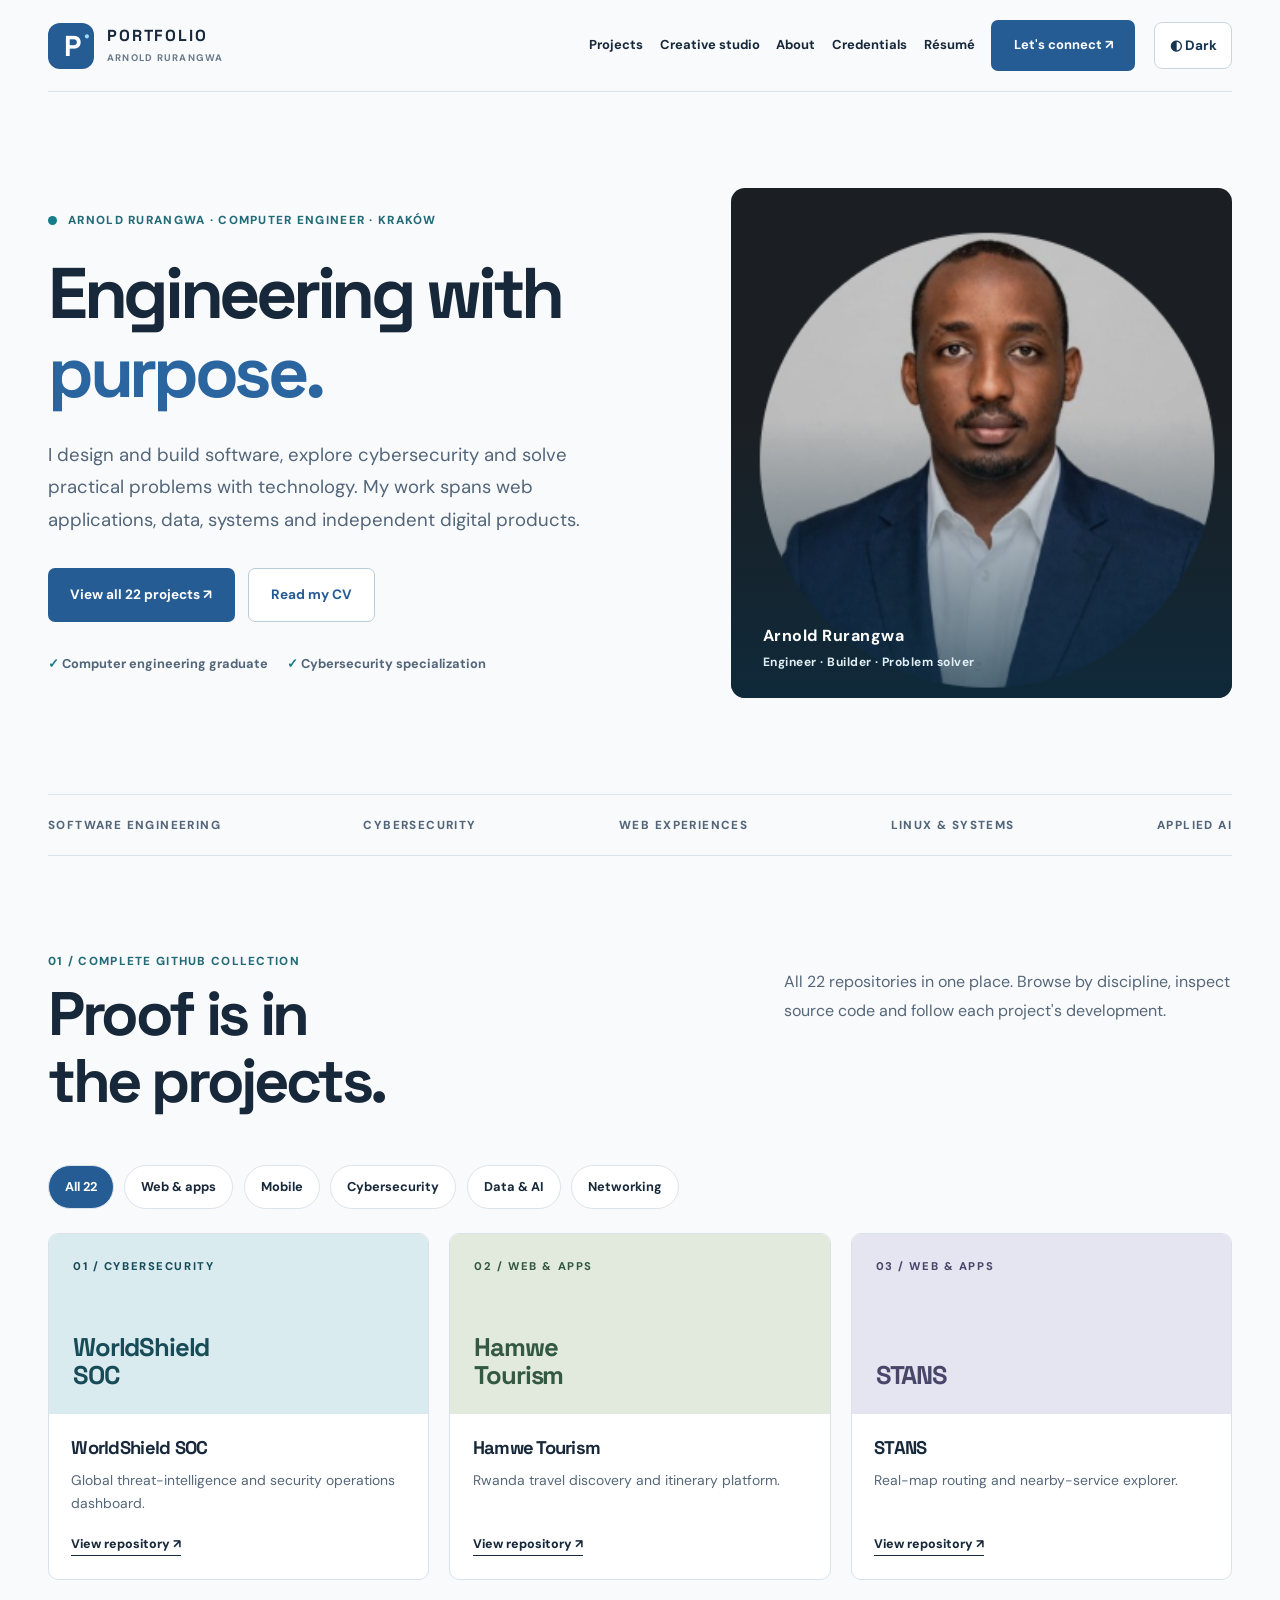
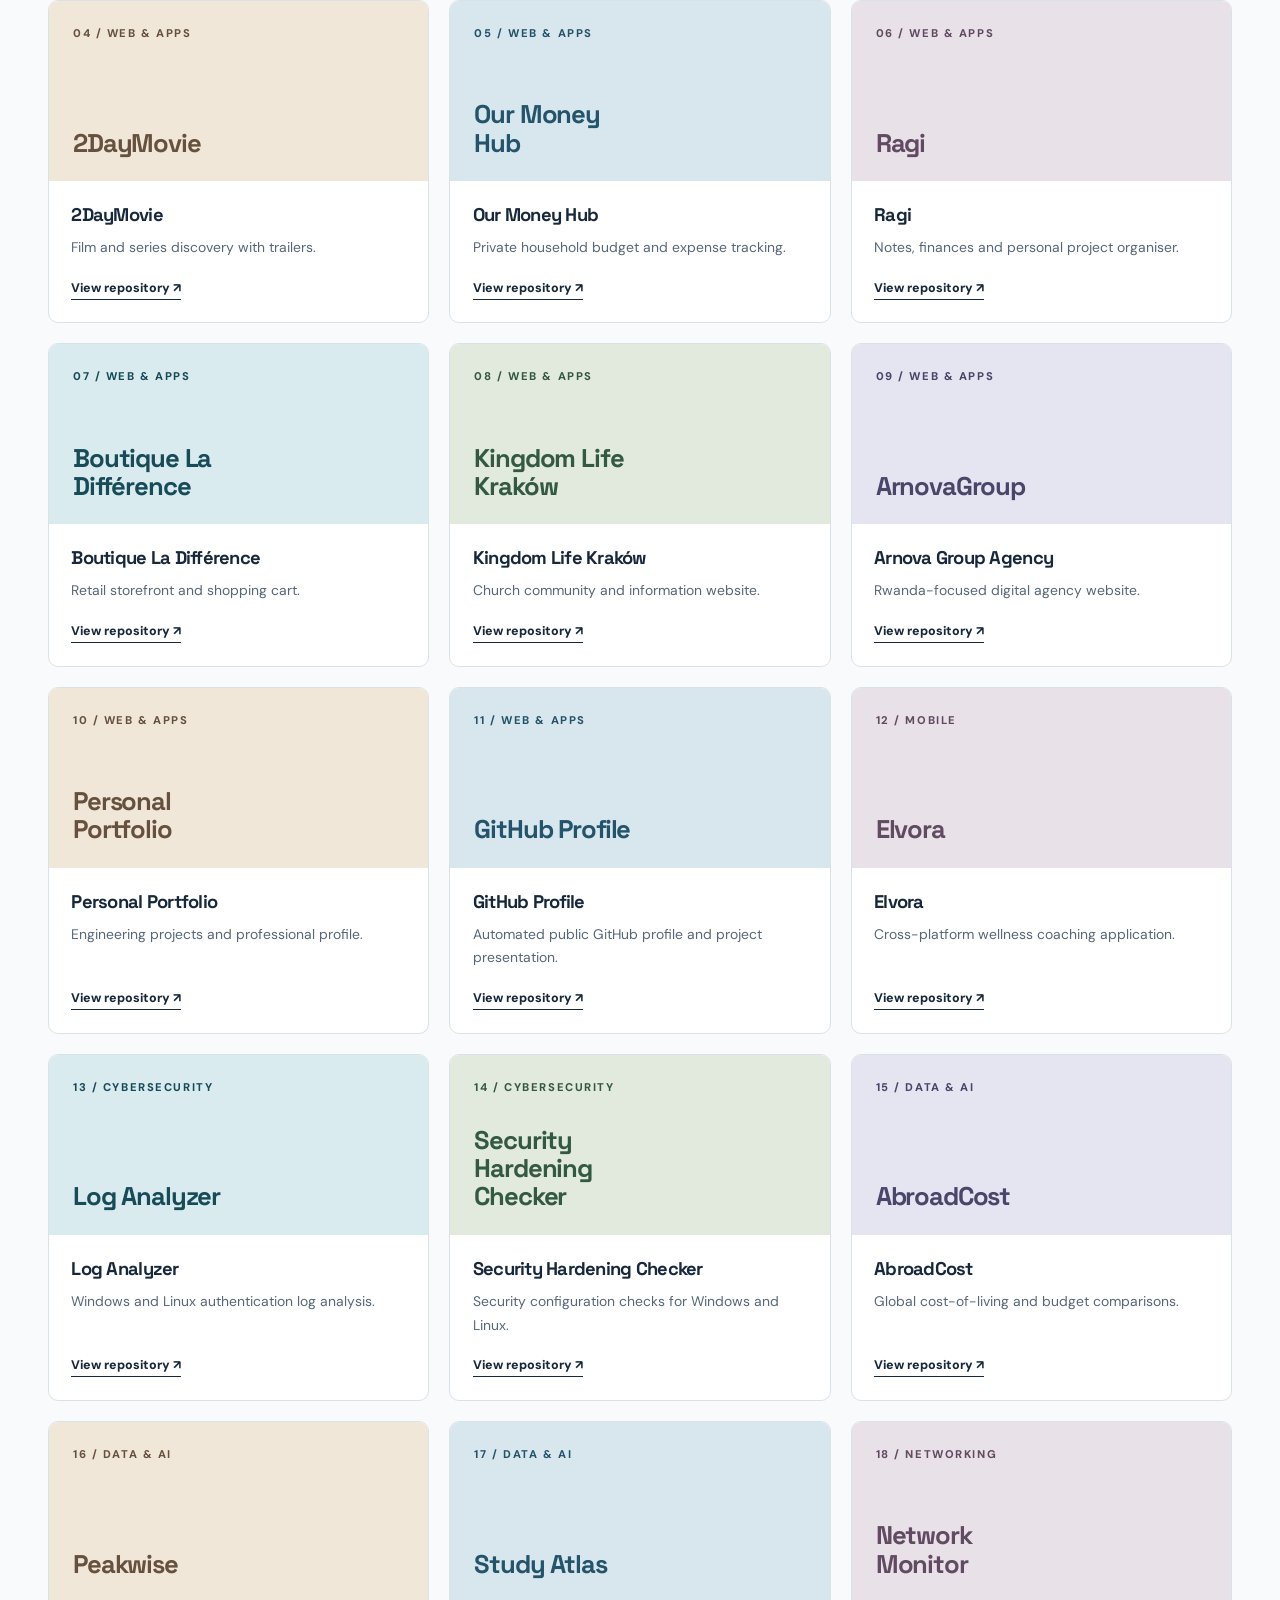
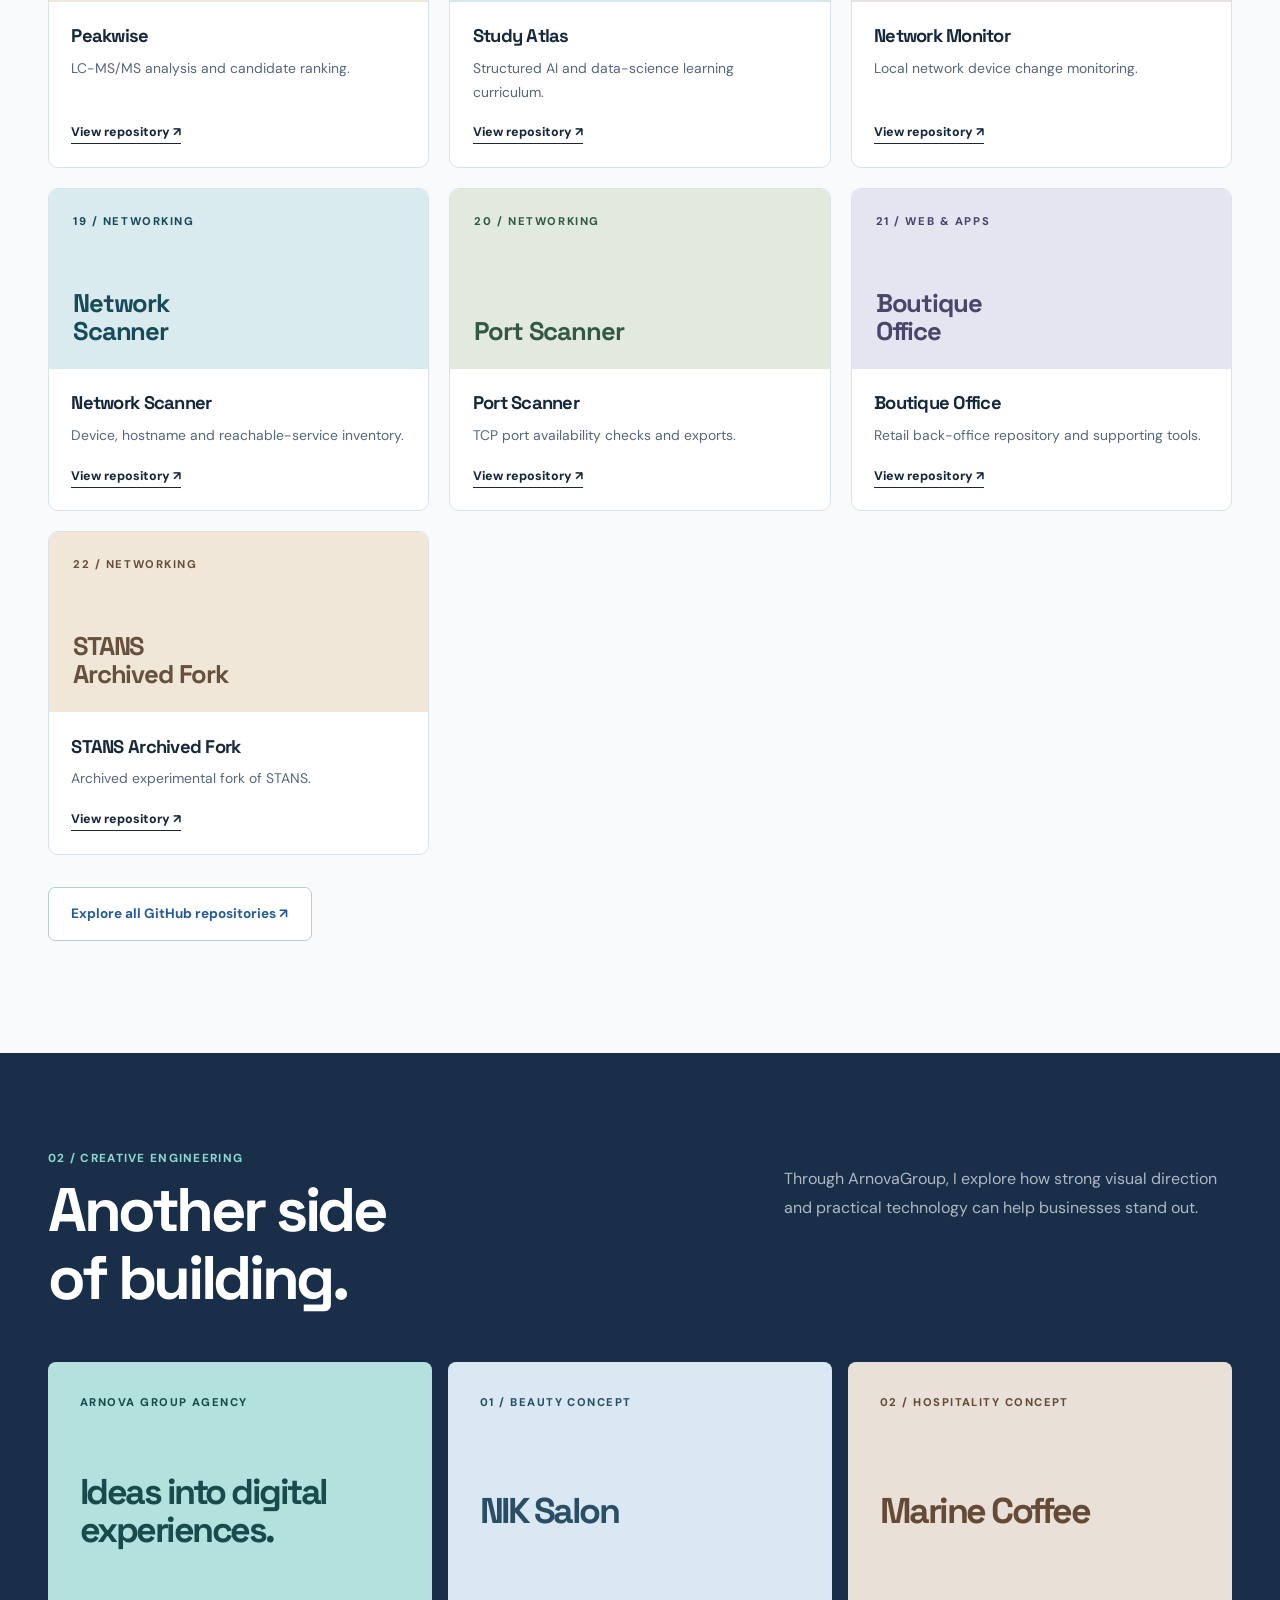
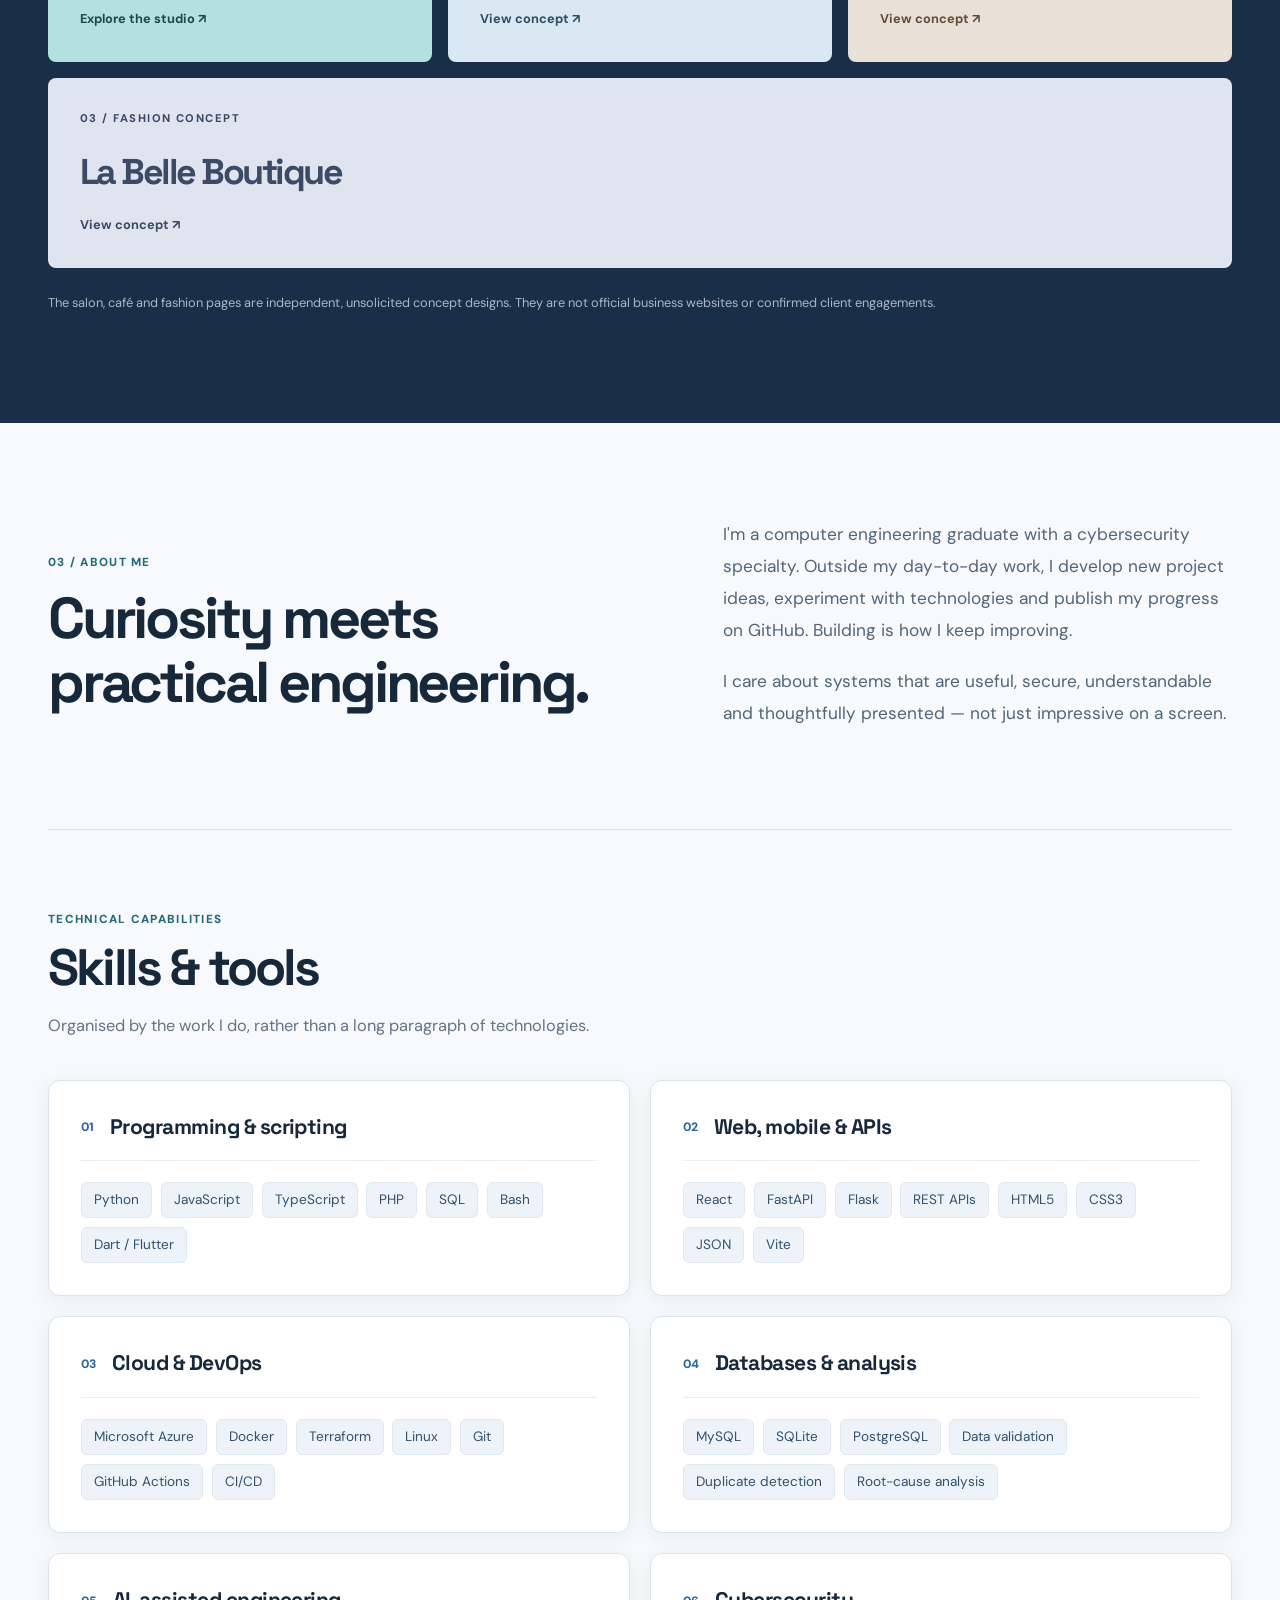
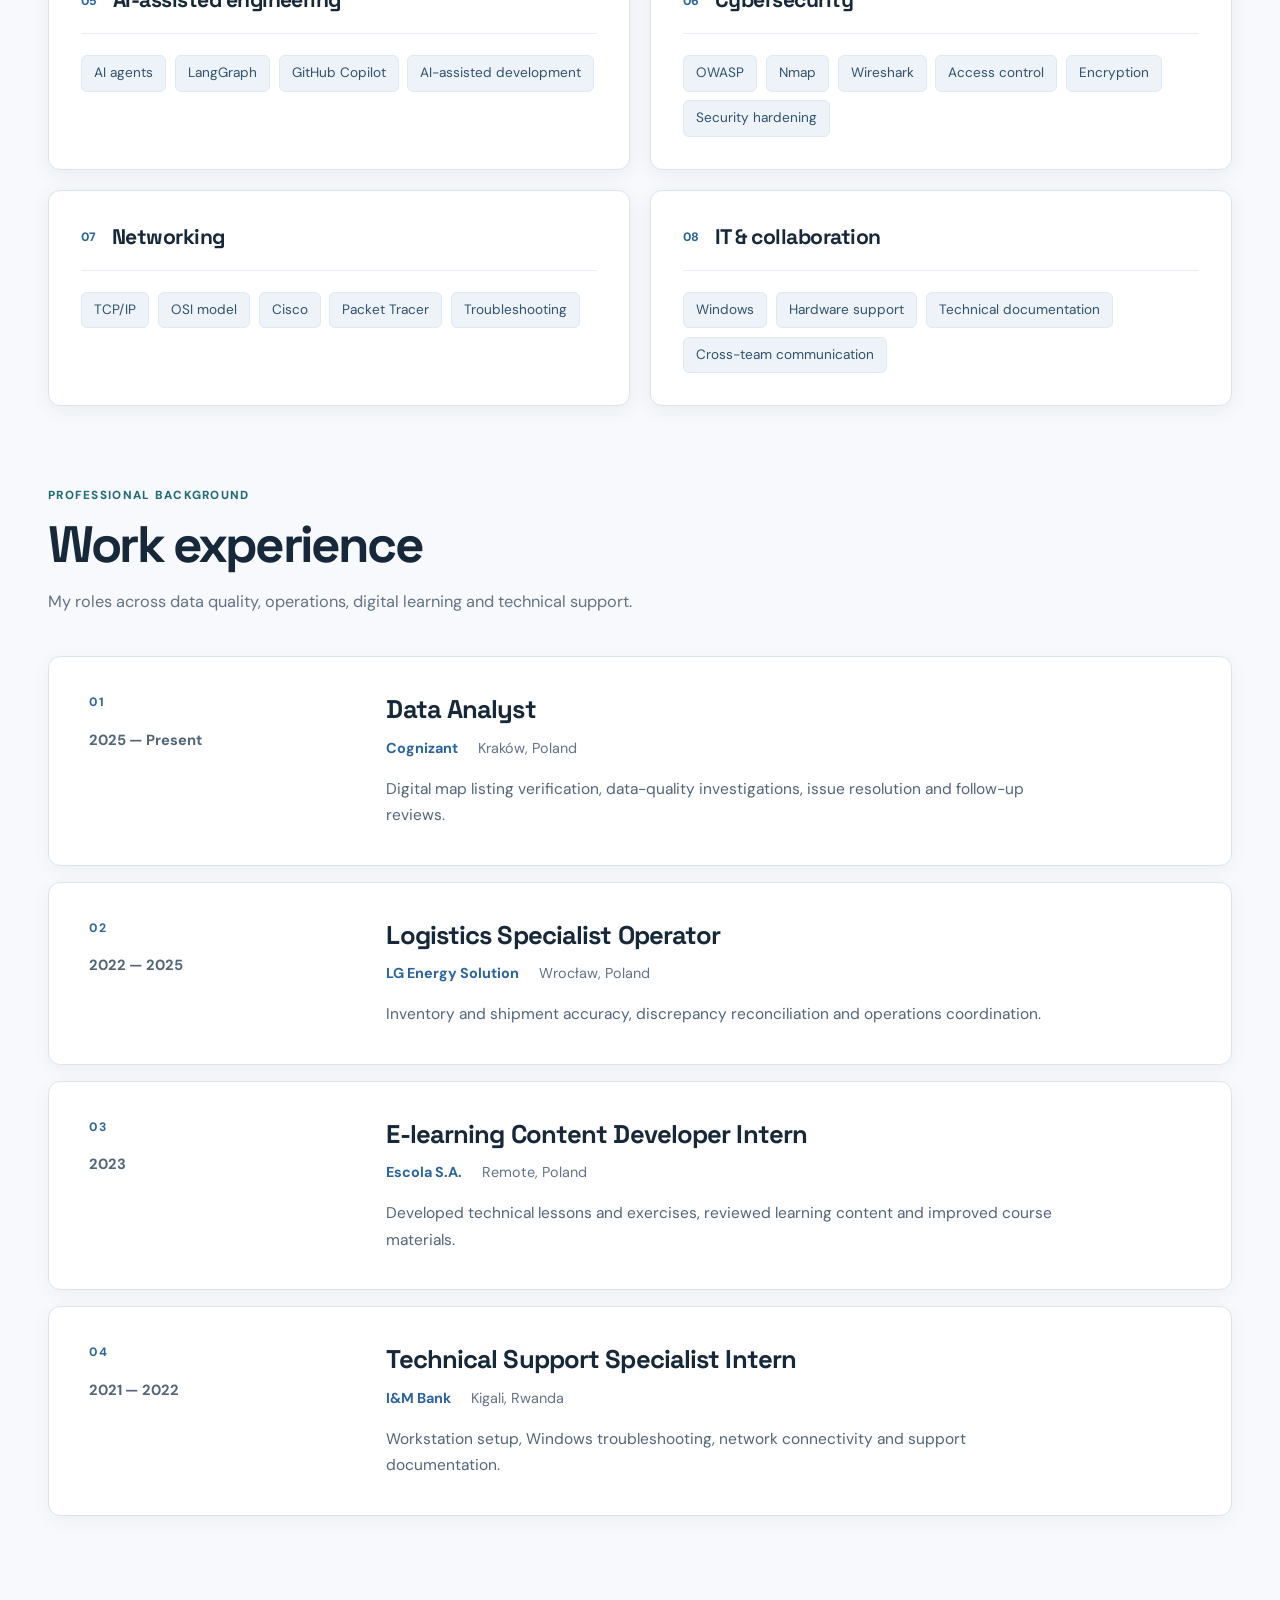
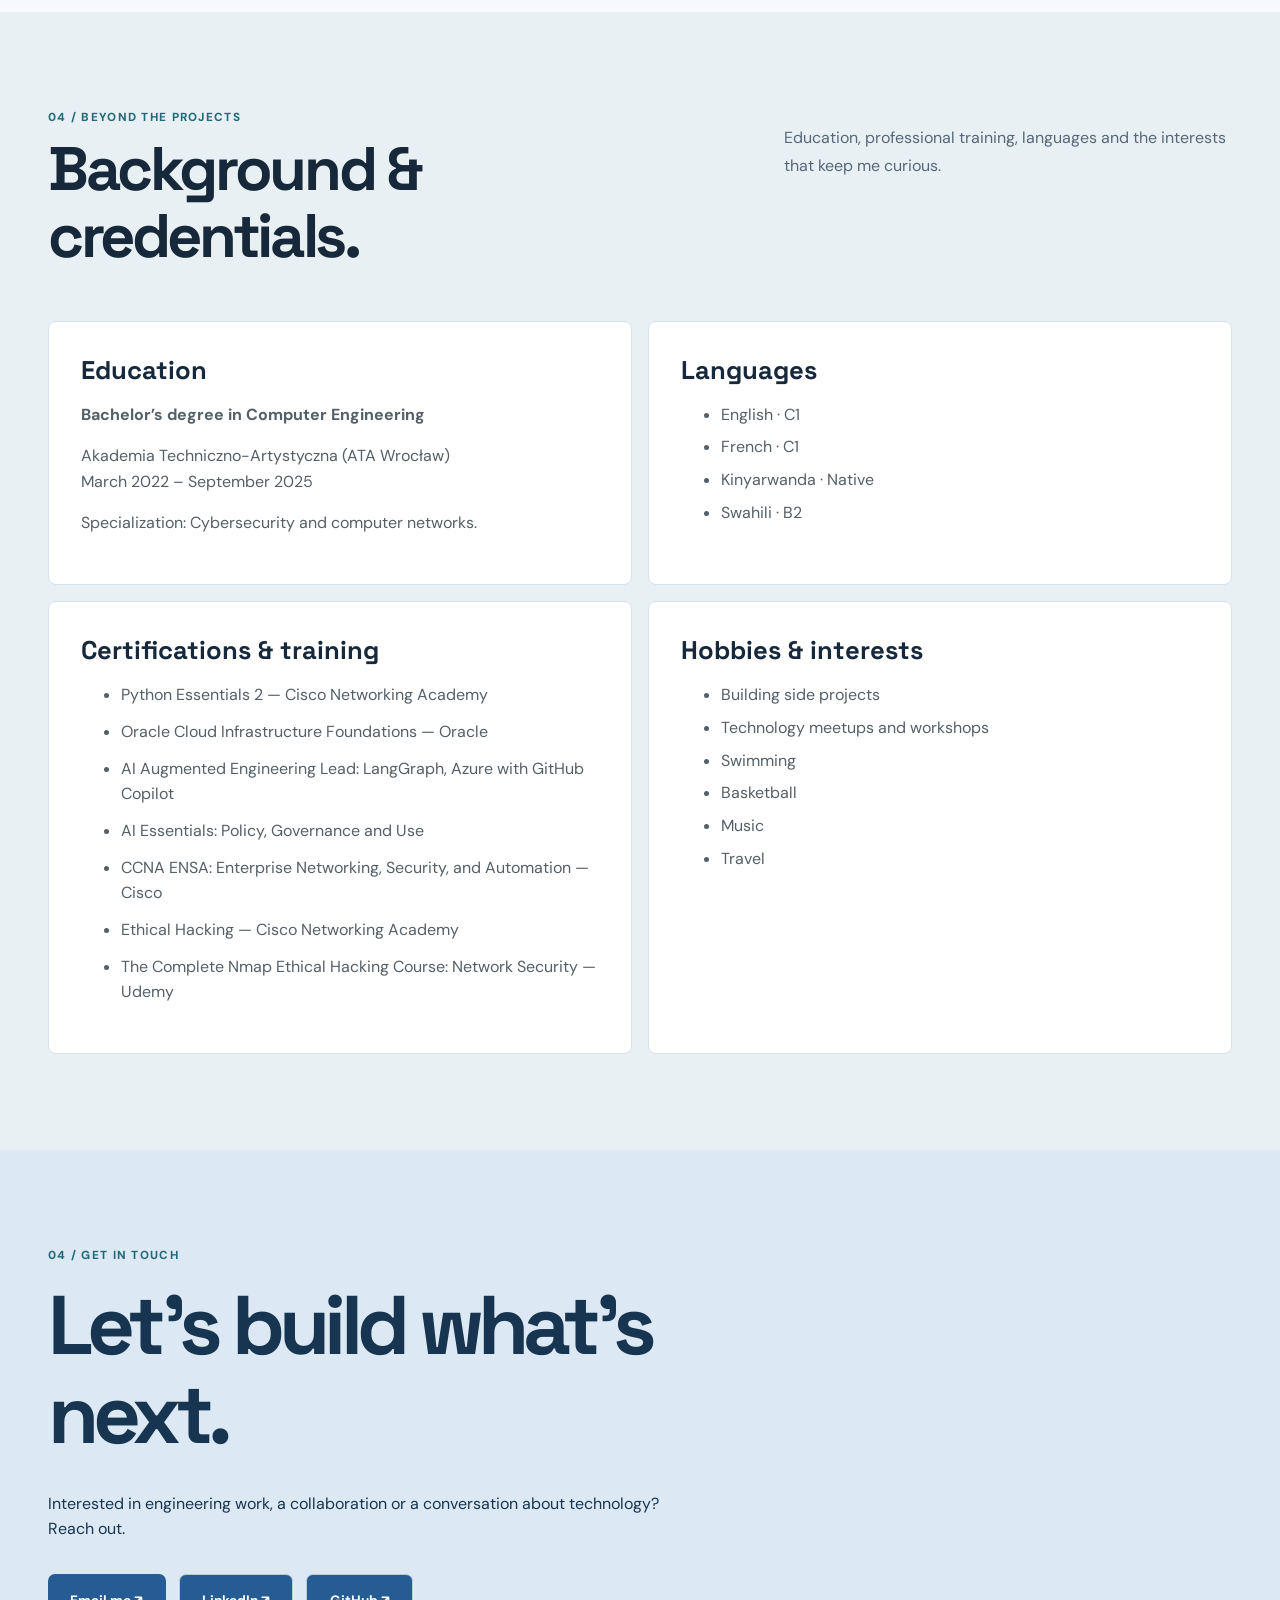
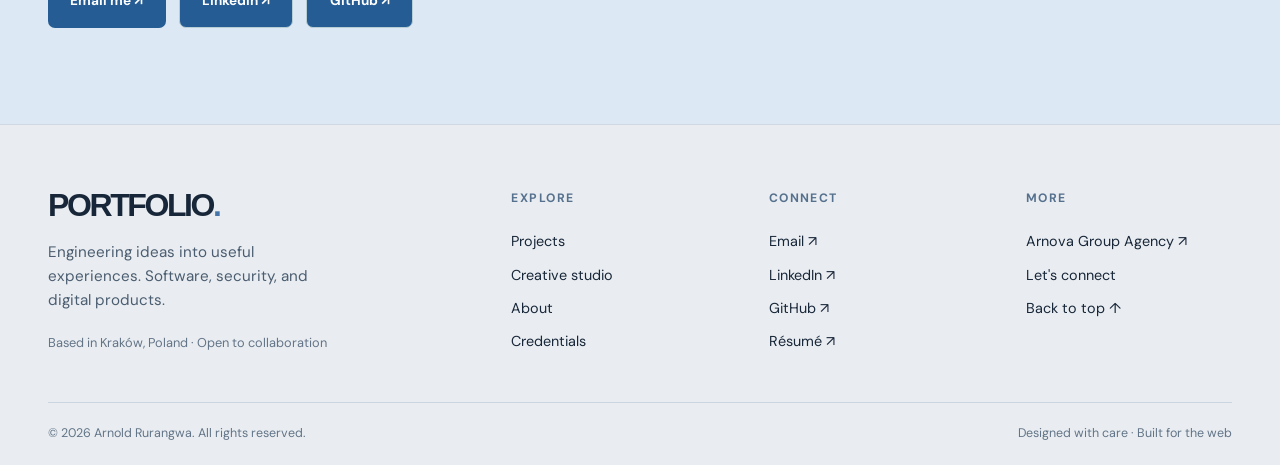
==== commit b57923fc: "fix: update Vira links to Arnova Group Agency after repo rename" ====
--- a/index.html
+++ b/index.html
@@ -8,4 +8,4 @@
 :root{--bg:#f9fafc;--ink:#17283a;--muted:#566779;--line:#dce4eb;--accent:#2a65a0;--navy:#182e49}.wrap{width:min(1320px,calc(100% - 96px))}.nav{min-height:92px;gap:1.2rem}.portfolio-wordmark{display:inline-flex;align-items:center;gap:.8rem;min-width:max-content}.portfolio-wordmark-icon{width:46px;height:46px;display:grid;place-items:center;background:#255c94;color:#fff;border-radius:12px;font:700 1.8rem 'Space Grotesk';position:relative;letter-spacing:-.1em}.portfolio-wordmark-icon span{color:#9fdaff;position:absolute;font-size:.9rem;right:7px;top:3px}.portfolio-wordmark-text{font:700 1rem 'Space Grotesk';letter-spacing:.12em;line-height:1.1}.portfolio-wordmark-text small{display:block;font:700 .6rem 'DM Sans';letter-spacing:.13em;color:#697a8a;margin-top:.4rem}.nav-links{margin-left:auto;gap:clamp(.75rem,1.3vw,1.6rem)}.nav-links a{white-space:nowrap;font-size:.81rem}.theme-toggle{border:1px solid #c9d6e2;background:white;color:#173550;border-radius:8px;padding:.7rem .9rem;white-space:nowrap;font-weight:700;font-size:.85rem}.hero-grid{grid-template-columns:minmax(0,1.05fr) minmax(0,.85fr);gap:clamp(3rem,5vw,6rem)}.hero h1{font-size:clamp(3.4rem,5.6vw,6.5rem);line-height:1.1;max-width:13ch;letter-spacing:-.06em}.hero h1 span{color:#2a65a0}.hero-lede{max-width:37rem;line-height:1.75}.hero{padding:6rem 0}.portrait-frame,.portrait-frame img{min-height:510px}.button{background:#255c94}.button:hover{background:#173e69}.button-light{background:#fff;color:#255c94}.projects{grid-template-columns:repeat(3,minmax(0,1fr));gap:1.25rem}.project{min-width:0}.project-art strong{font-size:clamp(1.5rem,2vw,2.3rem);overflow-wrap:anywhere}.project-body h3{overflow-wrap:anywhere}.section-top{align-items:start;gap:3rem}.section-top h2{max-width:14ch}.section-top p{max-width:28rem}.about-grid{grid-template-columns:minmax(0,1fr) minmax(0,1fr)}.timeline-row{grid-template-columns:130px minmax(0,1fr)}.dark{background:#182e49}.studio-grid{grid-template-columns:repeat(3,minmax(0,1fr))}.studio-card:nth-child(4){grid-column:span 3}.contact{background:#dce8f3;color:#173550}.contact .button{background:#255c94}.filter.active,.filter:hover{background:#255c94}@media(min-width:1500px){.hero{padding:7rem 0}}@media(max-width:1100px){.nav-links{gap:.7rem}.nav-links a{font-size:.75rem}.nav-links a[href="#credentials"]{display:none}.hero h1{font-size:clamp(3.2rem,5vw,5rem)}.hero-grid{gap:2rem}}@media(max-width:900px){.nav-links a:not(.button){display:none}.projects{grid-template-columns:repeat(2,minmax(0,1fr))}.hero-grid{grid-template-columns:1fr 1fr}.portrait-frame,.portrait-frame img{min-height:400px}}@media(max-width:650px){.wrap{width:calc(100% - 36px)}.nav{gap:.5rem}.portfolio-wordmark-text{font-size:.78rem}.portfolio-wordmark-text small{font-size:.52rem}.portfolio-wordmark-icon{width:38px;height:38px;font-size:1.4rem}.theme-toggle{padding:.6rem}.nav-links .button{display:none}.hero-grid,.about-grid{grid-template-columns:1fr}.hero h1{font-size:clamp(3rem,11vw,4.8rem)}.hero{padding:3.5rem 0}.projects,.studio-grid{grid-template-columns:1fr}.studio-card:nth-child(4){grid-column:auto}.portrait-frame,.portrait-frame img{min-height:350px}.section{padding:4rem 0}}html[data-theme="dark"]{color-scheme:dark}html[data-theme="dark"] body{background:#101b2a;color:#eef3f9}html[data-theme="dark"] .nav,html[data-theme="dark"] .ticker,html[data-theme="dark"] .timeline,html[data-theme="dark"] .timeline-row{border-color:#36495c}html[data-theme="dark"] .hero-lede,html[data-theme="dark"] .hero-facts,html[data-theme="dark"] .section-top p,html[data-theme="dark"] .about-grid p,html[data-theme="dark"] .timeline-row p,html[data-theme="dark"] .timeline-row small,html[data-theme="dark"] .portfolio-wordmark-text small{color:#b5c5d5}html[data-theme="dark"] .project,html[data-theme="dark"] .extra-panel{background:#203249;color:#f1f5fa;border-color:#3b5065}html[data-theme="dark"] .project-body p,html[data-theme="dark"] .extra-panel p,html[data-theme="dark"] .extra-panel li,html[data-theme="dark"] .skill-group p{color:#bdcad8}html[data-theme="dark"] .skill-group{border-color:#3b5065}html[data-theme="dark"] .extras{background:#172639}html[data-theme="dark"] .filter{background:#203249;color:#f1f5fa;border-color:#53697e}html[data-theme="dark"] .filter.active,html[data-theme="dark"] .filter:hover{background:#4388c2}html[data-theme="dark"] .theme-toggle,html[data-theme="dark"] .button-light{background:#203249;color:#f1f5fa;border-color:#53697e}html[data-theme="dark"] .contact{background:#26415e;color:white}html[data-theme="dark"] .contact p{color:#dbe8f2}
 </style><style id="profile-layout-rebuild">
 .profile-section{background:#f7f9fc;color:#17283a}.profile-section .wrap{max-width:1200px}.profile-intro{display:grid;grid-template-columns:minmax(0,1fr) minmax(0,.85fr);gap:clamp(3rem,6vw,7rem);align-items:center;padding:0 0 5rem;border-bottom:1px solid #dce4eb}.profile-intro h2{font-size:clamp(2.7rem,4.5vw,4.8rem);line-height:1.12;letter-spacing:-.055em;margin:.9rem 0 0}.profile-intro p{font-size:1.08rem;line-height:1.85;color:#526579;max-width:560px;margin:0 0 1.2rem}.profile-block{padding:5rem 0 0}.block-heading{margin:0 0 2.5rem}.block-heading h2{font-size:clamp(2.6rem,4vw,4.2rem);line-height:1.12;letter-spacing:-.055em;margin:.65rem 0}.block-heading p{font-size:1.02rem;color:#647387;line-height:1.65;max-width:670px}.skill-card-grid{display:grid;grid-template-columns:repeat(2,minmax(0,1fr));gap:1.25rem}.skill-card{padding:2rem;border:1px solid #dae4ec;background:#fff;border-radius:12px;min-width:0;box-shadow:0 4px 20px #122d4410}.skill-card-top{display:flex;align-items:flex-start;gap:1rem;padding-bottom:1.25rem;border-bottom:1px solid #e7edf2}.skill-card-top>span{font-size:.76rem;font-weight:800;color:#2a65a0;padding-top:.35rem}.skill-card h3{font:700 clamp(1.2rem,1.65vw,1.55rem)/1.3 'Space Grotesk',sans-serif;letter-spacing:-.025em;margin:0}.skill-tags{display:flex;flex-wrap:wrap;gap:.55rem;padding-top:1.3rem}.skill-tags span{font-size:.85rem;line-height:1.35;padding:.5rem .75rem;border-radius:6px;background:#edf3f8;color:#31516e;border:1px solid #dfe9f1}.experience-list{display:grid;gap:1rem}.experience-card{display:grid;grid-template-columns:minmax(170px,.32fr) minmax(0,1fr);gap:2.5rem;padding:2.25rem 2.5rem;background:#fff;border:1px solid #dae4ec;border-radius:12px;box-shadow:0 4px 20px #122d440c}.experience-date{display:flex;flex-direction:column;align-items:flex-start;gap:1rem;font-size:.92rem;font-weight:700;color:#526579}.experience-index{font-size:.76rem;color:#2a65a0;letter-spacing:.15em}.experience-detail h3{font:700 clamp(1.35rem,2vw,1.8rem)/1.3 'Space Grotesk',sans-serif;letter-spacing:-.035em;margin:0 0 .65rem}.experience-meta{display:flex;flex-wrap:wrap;align-items:center;gap:.6rem 1.25rem;font-size:.9rem}.experience-meta strong{color:#2a65a0}.experience-meta span{color:#647387}.experience-detail p{font-size:.97rem;line-height:1.7;color:#526579;max-width:680px;margin:1rem 0 0}html[data-theme="dark"] .profile-section{background:#101b2a;color:#eef3f9}html[data-theme="dark"] .profile-intro{border-color:#36495c}html[data-theme="dark"] .profile-intro p,html[data-theme="dark"] .block-heading p,html[data-theme="dark"] .experience-date,html[data-theme="dark"] .experience-meta span,html[data-theme="dark"] .experience-detail p{color:#b5c5d5}html[data-theme="dark"] .skill-card,html[data-theme="dark"] .experience-card{background:#203249;border-color:#3b5065}html[data-theme="dark"] .skill-card-top{border-color:#3b5065}html[data-theme="dark"] .skill-tags span{background:#2b425a;border-color:#435e77;color:#d8e8f5}html[data-theme="dark"] .experience-meta strong,html[data-theme="dark"] .experience-index{color:#8abde7}@media(max-width:850px){.profile-intro{grid-template-columns:1fr;gap:1.5rem}.experience-card{grid-template-columns:150px minmax(0,1fr);gap:1.5rem;padding:1.7rem}}@media(max-width:650px){.profile-intro{padding-bottom:3rem}.profile-block{padding-top:3.5rem}.skill-card-grid{grid-template-columns:1fr}.skill-card{padding:1.4rem}.experience-card{grid-template-columns:1fr;gap:1rem;padding:1.5rem}.experience-date{flex-direction:row;gap:1rem}.block-heading{margin-bottom:1.7rem}}
-</style><style id="portfolio-footer-2026">.portfolio-footer{background:#e9edf1;color:#172638;border-top:1px solid #d0d9e3;padding:4rem 0 1.3rem}.portfolio-footer-grid{display:grid;grid-template-columns:minmax(230px,2fr) repeat(3,minmax(125px,1fr));gap:clamp(1.4rem,4vw,4.5rem)}.portfolio-footer-brand{display:inline-block;font:800 clamp(1.5rem,2.5vw,2.1rem)/1.05 Manrope,Arial,sans-serif;letter-spacing:-.075em}.portfolio-footer-brand span{color:#4474a8}.portfolio-footer-intro p{max-width:30ch;font-size:.95rem;color:#4b5d70;margin:1rem 0}.portfolio-footer-location{font-size:.8rem;color:#637487}.portfolio-footer-column{display:flex;flex-direction:column;align-items:flex-start;gap:.65rem}.portfolio-footer-column h3{font-size:.76rem;letter-spacing:.12em;text-transform:uppercase;margin:0 0 .7rem;color:#56718e}.portfolio-footer-column a{font-size:.9rem}.portfolio-footer-column a:hover,.portfolio-footer-bottom a:hover{color:#4474a8;text-decoration:underline}.portfolio-footer-bottom{display:flex;justify-content:space-between;gap:1rem;flex-wrap:wrap;border-top:1px solid #cbd5df;margin-top:3rem;padding-top:1.3rem;font-size:.78rem;color:#627487}html[data-theme="dark"] .portfolio-footer{background:#121c2b;color:#f0f4fa;border-color:#34485e}html[data-theme="dark"] .portfolio-footer-brand span{color:#83b6ef}html[data-theme="dark"] .portfolio-footer-intro p,html[data-theme="dark"] .portfolio-footer-location,html[data-theme="dark"] .portfolio-footer-bottom{color:#b7c6d6}html[data-theme="dark"] .portfolio-footer-column h3{color:#9ec4eb}html[data-theme="dark"] .portfolio-footer-bottom{border-color:#34485e}html[data-theme="dark"] .portfolio-footer-column a:hover{color:#9ec4eb}@media(max-width:950px){.portfolio-footer-grid{grid-template-columns:repeat(2,minmax(0,1fr))}}@media(max-width:560px){.portfolio-footer-grid{grid-template-columns:1fr;gap:2rem}.portfolio-footer{padding-top:3rem}.portfolio-footer-bottom{flex-direction:column}}</style></head><body><a class="skip" href="#main">Skip to content</a><header class="wrap nav"><a class="portfolio-wordmark" href="#top" aria-label="Portfolio home"><span class="portfolio-wordmark-icon">P<span>•</span></span><span class="portfolio-wordmark-text">PORTFOLIO<small>ARNOLD RURANGWA</small></span></a><nav class="nav-links" aria-label="Main navigation"><a href="#work">Projects</a><a href="#creative">Creative studio</a><a href="#about">About</a><a href="#credentials">Credentials</a><a href="./resume.html">Résumé</a><a class="button" href="#contact">Let's connect ↗</a></nav><button class="theme-toggle" type="button" aria-label="Switch to dark theme" aria-pressed="false">◐ <span>Dark</span></button></header><main id="main"><section class="wrap hero" id="top"><div class="hero-grid"><div class="hero-copy"><div class="eyebrow"><span class="signal"></span>Arnold Rurangwa · Computer Engineer · Kraków</div><h1>Engineering with <span>purpose.</span></h1><p class="hero-lede">I design and build software, explore cybersecurity and solve practical problems with technology. My work spans web applications, data, systems and independent digital products.</p><div class="hero-actions"><a class="button" href="#work">View all 22 projects ↗</a><a class="button button-light" href="./resume.html">Read my CV</a></div><div class="hero-facts"><span>Computer engineering graduate</span><span>Cybersecurity specialization</span></div></div><div class="portrait-frame"><img src="./assets/portrait.png" alt="Portrait of Arnold Rurangwa" loading="eager"><div class="portrait-label">Arnold Rurangwa<br><small>Engineer · Builder · Problem solver</small></div></div></div></section><div class="wrap ticker"><span>Software engineering</span><span>Cybersecurity</span><span>Web experiences</span><span>Linux & systems</span><span>Applied AI</span></div><section class="wrap section" id="work"><div class="section-top"><div><div class="eyebrow">01 / Complete GitHub collection</div><h2>Proof is in<br>the projects.</h2></div><p>All 22 repositories in one place. Browse by discipline, inspect source code and follow each project's development.</p></div><div class="filters" role="group" aria-label="Filter projects"><button class="filter active" type="button" data-filter="All" aria-pressed="true">All 22</button><button class="filter" type="button" data-filter="Web & apps" aria-pressed="false">Web & apps</button><button class="filter" type="button" data-filter="Mobile" aria-pressed="false">Mobile</button><button class="filter" type="button" data-filter="Cybersecurity" aria-pressed="false">Cybersecurity</button><button class="filter" type="button" data-filter="Data & AI" aria-pressed="false">Data & AI</button><button class="filter" type="button" data-filter="Networking" aria-pressed="false">Networking</button></div><div class="projects"><article class="project" data-category="Cybersecurity"><div class="project-art c1"><small>01 / CYBERSECURITY</small><strong>WorldShield SOC</strong></div><div class="project-body"><h3>WorldShield SOC</h3><p>Global threat-intelligence and security operations dashboard.</p><div class="project-actions"><a href="https://github.com/Arnold-RG/worldshield-soc" target="_blank" rel="noopener noreferrer">View repository ↗</a></div></div></article><article class="project" data-category="Web &amp; apps"><div class="project-art c2"><small>02 / WEB &amp; APPS</small><strong>Hamwe Tourism</strong></div><div class="project-body"><h3>Hamwe Tourism</h3><p>Rwanda travel discovery and itinerary platform.</p><div class="project-actions"><a href="https://github.com/Arnold-RG/hamwe" target="_blank" rel="noopener noreferrer">View repository ↗</a></div></div></article><article class="project" data-category="Web &amp; apps"><div class="project-art c3"><small>03 / WEB &amp; APPS</small><strong>STANS</strong></div><div class="project-body"><h3>STANS</h3><p>Real-map routing and nearby-service explorer.</p><div class="project-actions"><a href="https://github.com/Arnold-RG/STANS" target="_blank" rel="noopener noreferrer">View repository ↗</a></div></div></article><article class="project" data-category="Web &amp; apps"><div class="project-art c4"><small>04 / WEB &amp; APPS</small><strong>2DayMovie</strong></div><div class="project-body"><h3>2DayMovie</h3><p>Film and series discovery with trailers.</p><div class="project-actions"><a href="https://github.com/Arnold-RG/2daymovie" target="_blank" rel="noopener noreferrer">View repository ↗</a></div></div></article><article class="project" data-category="Web &amp; apps"><div class="project-art c5"><small>05 / WEB &amp; APPS</small><strong>Our Money Hub</strong></div><div class="project-body"><h3>Our Money Hub</h3><p>Private household budget and expense tracking.</p><div class="project-actions"><a href="https://github.com/Arnold-RG/our-money-hub" target="_blank" rel="noopener noreferrer">View repository ↗</a></div></div></article><article class="project" data-category="Web &amp; apps"><div class="project-art c6"><small>06 / WEB &amp; APPS</small><strong>Ragi</strong></div><div class="project-body"><h3>Ragi</h3><p>Notes, finances and personal project organiser.</p><div class="project-actions"><a href="https://github.com/Arnold-RG/ragi" target="_blank" rel="noopener noreferrer">View repository ↗</a></div></div></article><article class="project" data-category="Web &amp; apps"><div class="project-art c1"><small>07 / WEB &amp; APPS</small><strong>Boutique La Différence</strong></div><div class="project-body"><h3>Boutique La Différence</h3><p>Retail storefront and shopping cart.</p><div class="project-actions"><a href="https://github.com/Arnold-RG/Boutique-la-difference" target="_blank" rel="noopener noreferrer">View repository ↗</a></div></div></article><article class="project" data-category="Web &amp; apps"><div class="project-art c2"><small>08 / WEB &amp; APPS</small><strong>Kingdom Life Kraków</strong></div><div class="project-body"><h3>Kingdom Life Kraków</h3><p>Church community and information website.</p><div class="project-actions"><a href="https://github.com/Arnold-RG/kingdom-life-krakow" target="_blank" rel="noopener noreferrer">View repository ↗</a></div></div></article><article class="project" data-category="Web &amp; apps"><div class="project-art c3"><small>09 / WEB &amp; APPS</small><strong>ArnovaGroup</strong></div><div class="project-body"><h3>ArnovaGroup</h3><p>Rwanda-focused digital agency website.</p><div class="project-actions"><a href="https://github.com/Arnold-RG/vira" target="_blank" rel="noopener noreferrer">View repository ↗</a></div></div></article><article class="project" data-category="Web &amp; apps"><div class="project-art c4"><small>10 / WEB &amp; APPS</small><strong>Personal Portfolio</strong></div><div class="project-body"><h3>Personal Portfolio</h3><p>Engineering projects and professional profile.</p><div class="project-actions"><a href="https://github.com/Arnold-RG/arnold-portfolio" target="_blank" rel="noopener noreferrer">View repository ↗</a></div></div></article><article class="project" data-category="Web &amp; apps"><div class="project-art c5"><small>11 / WEB &amp; APPS</small><strong>GitHub Profile</strong></div><div class="project-body"><h3>GitHub Profile</h3><p>Automated public GitHub profile and project presentation.</p><div class="project-actions"><a href="https://github.com/Arnold-RG/Arnold-RG" target="_blank" rel="noopener noreferrer">View repository ↗</a></div></div></article><article class="project" data-category="Mobile"><div class="project-art c6"><small>12 / MOBILE</small><strong>Elvora</strong></div><div class="project-body"><h3>Elvora</h3><p>Cross-platform wellness coaching application.</p><div class="project-actions"><a href="https://github.com/Arnold-RG/elvora" target="_blank" rel="noopener noreferrer">View repository ↗</a></div></div></article><article class="project" data-category="Cybersecurity"><div class="project-art c1"><small>13 / CYBERSECURITY</small><strong>Log Analyzer</strong></div><div class="project-body"><h3>Log Analyzer</h3><p>Windows and Linux authentication log analysis.</p><div class="project-actions"><a href="https://github.com/Arnold-RG/log-analyzer" target="_blank" rel="noopener noreferrer">View repository ↗</a></div></div></article><article class="project" data-category="Cybersecurity"><div class="project-art c2"><small>14 / CYBERSECURITY</small><strong>Security Hardening Checker</strong></div><div class="project-body"><h3>Security Hardening Checker</h3><p>Security configuration checks for Windows and Linux.</p><div class="project-actions"><a href="https://github.com/Arnold-RG/security-hardening-checker" target="_blank" rel="noopener noreferrer">View repository ↗</a></div></div></article><article class="project" data-category="Data &amp; AI"><div class="project-art c3"><small>15 / DATA &amp; AI</small><strong>AbroadCost</strong></div><div class="project-body"><h3>AbroadCost</h3><p>Global cost-of-living and budget comparisons.</p><div class="project-actions"><a href="https://github.com/Arnold-RG/AbroadCost" target="_blank" rel="noopener noreferrer">View repository ↗</a></div></div></article><article class="project" data-category="Data &amp; AI"><div class="project-art c4"><small>16 / DATA &amp; AI</small><strong>Peakwise</strong></div><div class="project-body"><h3>Peakwise</h3><p>LC-MS/MS analysis and candidate ranking.</p><div class="project-actions"><a href="https://github.com/Arnold-RG/peakwise" target="_blank" rel="noopener noreferrer">View repository ↗</a></div></div></article><article class="project" data-category="Data &amp; AI"><div class="project-art c5"><small>17 / DATA &amp; AI</small><strong>Study Atlas</strong></div><div class="project-body"><h3>Study Atlas</h3><p>Structured AI and data-science learning curriculum.</p><div class="project-actions"><a href="https://github.com/Arnold-RG/study-atlas" target="_blank" rel="noopener noreferrer">View repository ↗</a></div></div></article><article class="project" data-category="Networking"><div class="project-art c6"><small>18 / NETWORKING</small><strong>Network Monitor</strong></div><div class="project-body"><h3>Network Monitor</h3><p>Local network device change monitoring.</p><div class="project-actions"><a href="https://github.com/Arnold-RG/network-monitor" target="_blank" rel="noopener noreferrer">View repository ↗</a></div></div></article><article class="project" data-category="Networking"><div class="project-art c1"><small>19 / NETWORKING</small><strong>Network Scanner</strong></div><div class="project-body"><h3>Network Scanner</h3><p>Device, hostname and reachable-service inventory.</p><div class="project-actions"><a href="https://github.com/Arnold-RG/network-scanner" target="_blank" rel="noopener noreferrer">View repository ↗</a></div></div></article><article class="project" data-category="Networking"><div class="project-art c2"><small>20 / NETWORKING</small><strong>Port Scanner</strong></div><div class="project-body"><h3>Port Scanner</h3><p>TCP port availability checks and exports.</p><div class="project-actions"><a href="https://github.com/Arnold-RG/port-scanner" target="_blank" rel="noopener noreferrer">View repository ↗</a></div></div></article><article class="project" data-category="Web &amp; apps"><div class="project-art c3"><small>21 / WEB &amp; APPS</small><strong>Boutique Office</strong></div><div class="project-body"><h3>Boutique Office</h3><p>Retail back-office repository and supporting tools.</p><div class="project-actions"><a href="https://github.com/Arnold-RG/boutique-la-difference-office" target="_blank" rel="noopener noreferrer">View repository ↗</a></div></div></article><article class="project" data-category="Networking"><div class="project-art c4"><small>22 / NETWORKING</small><strong>STANS Archived Fork</strong></div><div class="project-body"><h3>STANS Archived Fork</h3><p>Archived experimental fork of STANS.</p><div class="project-actions"><a href="https://github.com/Arnold-RG/STANS-archived-fork" target="_blank" rel="noopener noreferrer">View repository ↗</a></div></div></article></div><p style="margin-top:2rem"><a class="button button-light" href="https://github.com/Arnold-RG?tab=repositories">Explore all GitHub repositories ↗</a></p></section><section class="section dark" id="creative"><div class="wrap"><div class="section-top"><div><div class="eyebrow">02 / Creative engineering</div><h2>Another side<br>of building.</h2></div><p>Through ArnovaGroup, I explore how strong visual direction and practical technology can help businesses stand out.</p></div><div class="studio-grid"><a class="studio-card" href="https://arnold-rg.github.io/vira/"><small>ArnovaGroup / Agency</small><strong>Ideas into digital experiences.</strong><span>Explore the studio ↗</span></a><a class="studio-card" href="./demos/arnova/nik-salon.html"><small>01 / Beauty concept</small><strong>NIK Salon</strong><span>View concept ↗</span></a><a class="studio-card" href="./demos/arnova/marine-coffee.html"><small>02 / Hospitality concept</small><strong>Marine Coffee</strong><span>View concept ↗</span></a><a class="studio-card" href="./demos/arnova/la-belle-boutique.html"><small>03 / Fashion concept</small><strong>La Belle Boutique</strong><span>View concept ↗</span></a></div><p class="disclosure">The salon, café and fashion pages are independent, unsolicited concept designs. They are not official business websites or confirmed client engagements.</p></div></section><section class="section profile-section" id="about"><div class="wrap"><div class="profile-intro"><div><div class="eyebrow">03 / About me</div><h2>Curiosity meets<br>practical engineering.</h2></div><div><p>I'm a computer engineering graduate with a cybersecurity specialty. Outside my day-to-day work, I develop new project ideas, experiment with technologies and publish my progress on GitHub. Building is how I keep improving.</p><p>I care about systems that are useful, secure, understandable and thoughtfully presented — not just impressive on a screen.</p></div></div><div class="profile-block" id="skills"><div class="block-heading"><div class="eyebrow">Technical capabilities</div><h2>Skills & tools</h2><p>Organised by the work I do, rather than a long paragraph of technologies.</p></div><div class="skill-card-grid"><article class="skill-card"><div class="skill-card-top"><span>01</span><h3>Programming & scripting</h3></div><div class="skill-tags"><span>Python</span><span>JavaScript</span><span>TypeScript</span><span>PHP</span><span>SQL</span><span>Bash</span><span>Dart / Flutter</span></div></article><article class="skill-card"><div class="skill-card-top"><span>02</span><h3>Web, mobile & APIs</h3></div><div class="skill-tags"><span>React</span><span>FastAPI</span><span>Flask</span><span>REST APIs</span><span>HTML5</span><span>CSS3</span><span>JSON</span><span>Vite</span></div></article><article class="skill-card"><div class="skill-card-top"><span>03</span><h3>Cloud & DevOps</h3></div><div class="skill-tags"><span>Microsoft Azure</span><span>Docker</span><span>Terraform</span><span>Linux</span><span>Git</span><span>GitHub Actions</span><span>CI/CD</span></div></article><article class="skill-card"><div class="skill-card-top"><span>04</span><h3>Databases & analysis</h3></div><div class="skill-tags"><span>MySQL</span><span>SQLite</span><span>PostgreSQL</span><span>Data validation</span><span>Duplicate detection</span><span>Root-cause analysis</span></div></article><article class="skill-card"><div class="skill-card-top"><span>05</span><h3>AI-assisted engineering</h3></div><div class="skill-tags"><span>AI agents</span><span>LangGraph</span><span>GitHub Copilot</span><span>AI-assisted development</span></div></article><article class="skill-card"><div class="skill-card-top"><span>06</span><h3>Cybersecurity</h3></div><div class="skill-tags"><span>OWASP</span><span>Nmap</span><span>Wireshark</span><span>Access control</span><span>Encryption</span><span>Security hardening</span></div></article><article class="skill-card"><div class="skill-card-top"><span>07</span><h3>Networking</h3></div><div class="skill-tags"><span>TCP/IP</span><span>OSI model</span><span>Cisco</span><span>Packet Tracer</span><span>Troubleshooting</span></div></article><article class="skill-card"><div class="skill-card-top"><span>08</span><h3>IT & collaboration</h3></div><div class="skill-tags"><span>Windows</span><span>Hardware support</span><span>Technical documentation</span><span>Cross-team communication</span></div></article></div></div><div class="profile-block experience-block" id="experience"><div class="block-heading"><div class="eyebrow">Professional background</div><h2>Work experience</h2><p>My roles across data quality, operations, digital learning and technical support.</p></div><div class="experience-list"><article class="experience-card"><div class="experience-date"><span class="experience-index">01</span><span>2025 — Present</span></div><div class="experience-detail"><h3>Data Analyst</h3><div class="experience-meta"><strong>Cognizant</strong><span>Kraków, Poland</span></div><p>Digital map listing verification, data-quality investigations, issue resolution and follow-up reviews.</p></div></article><article class="experience-card"><div class="experience-date"><span class="experience-index">02</span><span>2022 — 2025</span></div><div class="experience-detail"><h3>Logistics Specialist Operator</h3><div class="experience-meta"><strong>LG Energy Solution</strong><span>Wrocław, Poland</span></div><p>Inventory and shipment accuracy, discrepancy reconciliation and operations coordination.</p></div></article><article class="experience-card"><div class="experience-date"><span class="experience-index">03</span><span>2023</span></div><div class="experience-detail"><h3>E-learning Content Developer Intern</h3><div class="experience-meta"><strong>Escola S.A.</strong><span>Remote, Poland</span></div><p>Developed technical lessons and exercises, reviewed learning content and improved course materials.</p></div></article><article class="experience-card"><div class="experience-date"><span class="experience-index">04</span><span>2021 — 2022</span></div><div class="experience-detail"><h3>Technical Support Specialist Intern</h3><div class="experience-meta"><strong>I&M Bank</strong><span>Kigali, Rwanda</span></div><p>Workstation setup, Windows troubleshooting, network connectivity and support documentation.</p></div></article></div></div></div></section><section class="section extras" id="credentials"><div class="wrap"><div class="section-top"><div><div class="eyebrow">04 / Beyond the projects</div><h2>Background &<br>credentials.</h2></div><p>Education, professional training, languages and the interests that keep me curious.</p></div><div class="extra-grid"><article class="extra-panel"><h3>Education</h3><p><strong>Bachelor’s degree in Computer Engineering</strong></p><p>Akademia Techniczno-Artystyczna (ATA Wrocław)<br>March 2022 – September 2025</p><p>Specialization: Cybersecurity and computer networks.</p></article><article class="extra-panel"><h3>Languages</h3><ul><li>English · C1</li><li>French · C1</li><li>Kinyarwanda · Native</li><li>Swahili · B2</li></ul></article><article class="extra-panel certificates"><h3>Certifications & training</h3><ul><li>Python Essentials 2 — Cisco Networking Academy</li><li>Oracle Cloud Infrastructure Foundations — Oracle</li><li>AI Augmented Engineering Lead: LangGraph, Azure with GitHub Copilot</li><li>AI Essentials: Policy, Governance and Use</li><li>CCNA ENSA: Enterprise Networking, Security, and Automation — Cisco</li><li>Ethical Hacking — Cisco Networking Academy</li><li>The Complete Nmap Ethical Hacking Course: Network Security — Udemy</li></ul></article><article class="extra-panel"><h3>Hobbies & interests</h3><ul><li>Building side projects</li><li>Technology meetups and workshops</li><li>Swimming</li><li>Basketball</li><li>Music</li><li>Travel</li></ul></article></div></div></section><section class="contact" id="contact"><div class="wrap"><div class="eyebrow">04 / Get in touch</div><h2>Let's build what's next.</h2><p>Interested in engineering work, a collaboration or a conversation about technology? Reach out.</p><div class="hero-actions"><a class="button" href="mailto:rurangwaarnold32@gmail.com">Email me ↗</a><a class="button button-light" href="https://www.linkedin.com/in/rurangwa-arnold-53b90520b/">LinkedIn ↗</a><a class="button button-light" href="https://github.com/Arnold-RG">GitHub ↗</a></div></div></section></main><footer class="portfolio-footer" aria-label="Portfolio footer"><div class="wrap portfolio-footer-grid"><div class="portfolio-footer-intro"><a class="portfolio-footer-brand" href="#top">PORTFOLIO<span>.</span></a><p>Engineering ideas into useful experiences. Software, security, and digital products.</p><span class="portfolio-footer-location">Based in Kraków, Poland · Open to collaboration</span></div><div class="portfolio-footer-column"><h3>Explore</h3><a href="#work">Projects</a><a href="#creative">Creative studio</a><a href="#about">About</a><a href="#credentials">Credentials</a></div><div class="portfolio-footer-column"><h3>Connect</h3><a href="mailto:rurangwaarnold32@gmail.com">Email ↗</a><a href="https://www.linkedin.com/in/rurangwa-arnold-53b90520b/" target="_blank" rel="noopener noreferrer">LinkedIn ↗</a><a href="https://github.com/Arnold-RG" target="_blank" rel="noopener noreferrer">GitHub ↗</a><a href="./resume.html">Résumé ↗</a></div><div class="portfolio-footer-column"><h3>More</h3><a href="https://arnold-rg.github.io/vira/" target="_blank" rel="noopener noreferrer">Arnova Group Agency ↗</a><a href="#contact">Let's connect</a><a href="#top">Back to top ↑</a></div></div><div class="wrap portfolio-footer-bottom"><span>© 2026 Arnold Rurangwa. All rights reserved.</span><span>Designed with care · Built for the web</span></div></footer><script>document.querySelectorAll('.filter').forEach(b=>b.addEventListener('click',()=>{document.querySelectorAll('.filter').forEach(x=>{x.classList.toggle('active',x===b);x.setAttribute('aria-pressed',String(x===b))});document.querySelectorAll('.project[data-category]').forEach(c=>{c.hidden=b.dataset.filter!=='All'&&c.dataset.category!==b.dataset.filter})}));</script><script>(function(){const b=document.querySelector('.theme-toggle');const root=document.documentElement;let saved;try{saved=localStorage.getItem('portfolio-theme')}catch(e){}function setTheme(t){root.dataset.theme=t;b.setAttribute('aria-pressed',String(t==='dark'));b.setAttribute('aria-label','Switch to '+(t==='dark'?'light':'dark')+' theme');b.querySelector('span').textContent=t==='dark'?'Light':'Dark';try{localStorage.setItem('portfolio-theme',t)}catch(e){}}setTheme(saved==='dark'?'dark':'light');b.addEventListener('click',()=>setTheme(root.dataset.theme==='dark'?'light':'dark'))})();</script></body></html>+</style><style id="portfolio-footer-2026">.portfolio-footer{background:#e9edf1;color:#172638;border-top:1px solid #d0d9e3;padding:4rem 0 1.3rem}.portfolio-footer-grid{display:grid;grid-template-columns:minmax(230px,2fr) repeat(3,minmax(125px,1fr));gap:clamp(1.4rem,4vw,4.5rem)}.portfolio-footer-brand{display:inline-block;font:800 clamp(1.5rem,2.5vw,2.1rem)/1.05 Manrope,Arial,sans-serif;letter-spacing:-.075em}.portfolio-footer-brand span{color:#4474a8}.portfolio-footer-intro p{max-width:30ch;font-size:.95rem;color:#4b5d70;margin:1rem 0}.portfolio-footer-location{font-size:.8rem;color:#637487}.portfolio-footer-column{display:flex;flex-direction:column;align-items:flex-start;gap:.65rem}.portfolio-footer-column h3{font-size:.76rem;letter-spacing:.12em;text-transform:uppercase;margin:0 0 .7rem;color:#56718e}.portfolio-footer-column a{font-size:.9rem}.portfolio-footer-column a:hover,.portfolio-footer-bottom a:hover{color:#4474a8;text-decoration:underline}.portfolio-footer-bottom{display:flex;justify-content:space-between;gap:1rem;flex-wrap:wrap;border-top:1px solid #cbd5df;margin-top:3rem;padding-top:1.3rem;font-size:.78rem;color:#627487}html[data-theme="dark"] .portfolio-footer{background:#121c2b;color:#f0f4fa;border-color:#34485e}html[data-theme="dark"] .portfolio-footer-brand span{color:#83b6ef}html[data-theme="dark"] .portfolio-footer-intro p,html[data-theme="dark"] .portfolio-footer-location,html[data-theme="dark"] .portfolio-footer-bottom{color:#b7c6d6}html[data-theme="dark"] .portfolio-footer-column h3{color:#9ec4eb}html[data-theme="dark"] .portfolio-footer-bottom{border-color:#34485e}html[data-theme="dark"] .portfolio-footer-column a:hover{color:#9ec4eb}@media(max-width:950px){.portfolio-footer-grid{grid-template-columns:repeat(2,minmax(0,1fr))}}@media(max-width:560px){.portfolio-footer-grid{grid-template-columns:1fr;gap:2rem}.portfolio-footer{padding-top:3rem}.portfolio-footer-bottom{flex-direction:column}}</style></head><body><a class="skip" href="#main">Skip to content</a><header class="wrap nav"><a class="portfolio-wordmark" href="#top" aria-label="Portfolio home"><span class="portfolio-wordmark-icon">P<span>•</span></span><span class="portfolio-wordmark-text">PORTFOLIO<small>ARNOLD RURANGWA</small></span></a><nav class="nav-links" aria-label="Main navigation"><a href="#work">Projects</a><a href="#creative">Creative studio</a><a href="#about">About</a><a href="#credentials">Credentials</a><a href="./resume.html">Résumé</a><a class="button" href="#contact">Let's connect ↗</a></nav><button class="theme-toggle" type="button" aria-label="Switch to dark theme" aria-pressed="false">◐ <span>Dark</span></button></header><main id="main"><section class="wrap hero" id="top"><div class="hero-grid"><div class="hero-copy"><div class="eyebrow"><span class="signal"></span>Arnold Rurangwa · Computer Engineer · Kraków</div><h1>Engineering with <span>purpose.</span></h1><p class="hero-lede">I design and build software, explore cybersecurity and solve practical problems with technology. My work spans web applications, data, systems and independent digital products.</p><div class="hero-actions"><a class="button" href="#work">View all 22 projects ↗</a><a class="button button-light" href="./resume.html">Read my CV</a></div><div class="hero-facts"><span>Computer engineering graduate</span><span>Cybersecurity specialization</span></div></div><div class="portrait-frame"><img src="./assets/portrait.png" alt="Portrait of Arnold Rurangwa" loading="eager"><div class="portrait-label">Arnold Rurangwa<br><small>Engineer · Builder · Problem solver</small></div></div></div></section><div class="wrap ticker"><span>Software engineering</span><span>Cybersecurity</span><span>Web experiences</span><span>Linux & systems</span><span>Applied AI</span></div><section class="wrap section" id="work"><div class="section-top"><div><div class="eyebrow">01 / Complete GitHub collection</div><h2>Proof is in<br>the projects.</h2></div><p>All 22 repositories in one place. Browse by discipline, inspect source code and follow each project's development.</p></div><div class="filters" role="group" aria-label="Filter projects"><button class="filter active" type="button" data-filter="All" aria-pressed="true">All 22</button><button class="filter" type="button" data-filter="Web & apps" aria-pressed="false">Web & apps</button><button class="filter" type="button" data-filter="Mobile" aria-pressed="false">Mobile</button><button class="filter" type="button" data-filter="Cybersecurity" aria-pressed="false">Cybersecurity</button><button class="filter" type="button" data-filter="Data & AI" aria-pressed="false">Data & AI</button><button class="filter" type="button" data-filter="Networking" aria-pressed="false">Networking</button></div><div class="projects"><article class="project" data-category="Cybersecurity"><div class="project-art c1"><small>01 / CYBERSECURITY</small><strong>WorldShield SOC</strong></div><div class="project-body"><h3>WorldShield SOC</h3><p>Global threat-intelligence and security operations dashboard.</p><div class="project-actions"><a href="https://github.com/Arnold-RG/worldshield-soc" target="_blank" rel="noopener noreferrer">View repository ↗</a></div></div></article><article class="project" data-category="Web &amp; apps"><div class="project-art c2"><small>02 / WEB &amp; APPS</small><strong>Hamwe Tourism</strong></div><div class="project-body"><h3>Hamwe Tourism</h3><p>Rwanda travel discovery and itinerary platform.</p><div class="project-actions"><a href="https://github.com/Arnold-RG/hamwe" target="_blank" rel="noopener noreferrer">View repository ↗</a></div></div></article><article class="project" data-category="Web &amp; apps"><div class="project-art c3"><small>03 / WEB &amp; APPS</small><strong>STANS</strong></div><div class="project-body"><h3>STANS</h3><p>Real-map routing and nearby-service explorer.</p><div class="project-actions"><a href="https://github.com/Arnold-RG/STANS" target="_blank" rel="noopener noreferrer">View repository ↗</a></div></div></article><article class="project" data-category="Web &amp; apps"><div class="project-art c4"><small>04 / WEB &amp; APPS</small><strong>2DayMovie</strong></div><div class="project-body"><h3>2DayMovie</h3><p>Film and series discovery with trailers.</p><div class="project-actions"><a href="https://github.com/Arnold-RG/2daymovie" target="_blank" rel="noopener noreferrer">View repository ↗</a></div></div></article><article class="project" data-category="Web &amp; apps"><div class="project-art c5"><small>05 / WEB &amp; APPS</small><strong>Our Money Hub</strong></div><div class="project-body"><h3>Our Money Hub</h3><p>Private household budget and expense tracking.</p><div class="project-actions"><a href="https://github.com/Arnold-RG/our-money-hub" target="_blank" rel="noopener noreferrer">View repository ↗</a></div></div></article><article class="project" data-category="Web &amp; apps"><div class="project-art c6"><small>06 / WEB &amp; APPS</small><strong>Ragi</strong></div><div class="project-body"><h3>Ragi</h3><p>Notes, finances and personal project organiser.</p><div class="project-actions"><a href="https://github.com/Arnold-RG/ragi" target="_blank" rel="noopener noreferrer">View repository ↗</a></div></div></article><article class="project" data-category="Web &amp; apps"><div class="project-art c1"><small>07 / WEB &amp; APPS</small><strong>Boutique La Différence</strong></div><div class="project-body"><h3>Boutique La Différence</h3><p>Retail storefront and shopping cart.</p><div class="project-actions"><a href="https://github.com/Arnold-RG/Boutique-la-difference" target="_blank" rel="noopener noreferrer">View repository ↗</a></div></div></article><article class="project" data-category="Web &amp; apps"><div class="project-art c2"><small>08 / WEB &amp; APPS</small><strong>Kingdom Life Kraków</strong></div><div class="project-body"><h3>Kingdom Life Kraków</h3><p>Church community and information website.</p><div class="project-actions"><a href="https://github.com/Arnold-RG/kingdom-life-krakow" target="_blank" rel="noopener noreferrer">View repository ↗</a></div></div></article><article class="project" data-category="Web &amp; apps"><div class="project-art c3"><small>09 / WEB &amp; APPS</small><strong>ArnovaGroup</strong></div><div class="project-body"><h3>Arnova Group Agency</h3><p>Rwanda-focused digital agency website.</p><div class="project-actions"><a href="https://github.com/Arnold-RG/arnova-group-agency" target="_blank" rel="noopener noreferrer">View repository ↗</a></div></div></article><article class="project" data-category="Web &amp; apps"><div class="project-art c4"><small>10 / WEB &amp; APPS</small><strong>Personal Portfolio</strong></div><div class="project-body"><h3>Personal Portfolio</h3><p>Engineering projects and professional profile.</p><div class="project-actions"><a href="https://github.com/Arnold-RG/arnold-portfolio" target="_blank" rel="noopener noreferrer">View repository ↗</a></div></div></article><article class="project" data-category="Web &amp; apps"><div class="project-art c5"><small>11 / WEB &amp; APPS</small><strong>GitHub Profile</strong></div><div class="project-body"><h3>GitHub Profile</h3><p>Automated public GitHub profile and project presentation.</p><div class="project-actions"><a href="https://github.com/Arnold-RG/Arnold-RG" target="_blank" rel="noopener noreferrer">View repository ↗</a></div></div></article><article class="project" data-category="Mobile"><div class="project-art c6"><small>12 / MOBILE</small><strong>Elvora</strong></div><div class="project-body"><h3>Elvora</h3><p>Cross-platform wellness coaching application.</p><div class="project-actions"><a href="https://github.com/Arnold-RG/elvora" target="_blank" rel="noopener noreferrer">View repository ↗</a></div></div></article><article class="project" data-category="Cybersecurity"><div class="project-art c1"><small>13 / CYBERSECURITY</small><strong>Log Analyzer</strong></div><div class="project-body"><h3>Log Analyzer</h3><p>Windows and Linux authentication log analysis.</p><div class="project-actions"><a href="https://github.com/Arnold-RG/log-analyzer" target="_blank" rel="noopener noreferrer">View repository ↗</a></div></div></article><article class="project" data-category="Cybersecurity"><div class="project-art c2"><small>14 / CYBERSECURITY</small><strong>Security Hardening Checker</strong></div><div class="project-body"><h3>Security Hardening Checker</h3><p>Security configuration checks for Windows and Linux.</p><div class="project-actions"><a href="https://github.com/Arnold-RG/security-hardening-checker" target="_blank" rel="noopener noreferrer">View repository ↗</a></div></div></article><article class="project" data-category="Data &amp; AI"><div class="project-art c3"><small>15 / DATA &amp; AI</small><strong>AbroadCost</strong></div><div class="project-body"><h3>AbroadCost</h3><p>Global cost-of-living and budget comparisons.</p><div class="project-actions"><a href="https://github.com/Arnold-RG/AbroadCost" target="_blank" rel="noopener noreferrer">View repository ↗</a></div></div></article><article class="project" data-category="Data &amp; AI"><div class="project-art c4"><small>16 / DATA &amp; AI</small><strong>Peakwise</strong></div><div class="project-body"><h3>Peakwise</h3><p>LC-MS/MS analysis and candidate ranking.</p><div class="project-actions"><a href="https://github.com/Arnold-RG/peakwise" target="_blank" rel="noopener noreferrer">View repository ↗</a></div></div></article><article class="project" data-category="Data &amp; AI"><div class="project-art c5"><small>17 / DATA &amp; AI</small><strong>Study Atlas</strong></div><div class="project-body"><h3>Study Atlas</h3><p>Structured AI and data-science learning curriculum.</p><div class="project-actions"><a href="https://github.com/Arnold-RG/study-atlas" target="_blank" rel="noopener noreferrer">View repository ↗</a></div></div></article><article class="project" data-category="Networking"><div class="project-art c6"><small>18 / NETWORKING</small><strong>Network Monitor</strong></div><div class="project-body"><h3>Network Monitor</h3><p>Local network device change monitoring.</p><div class="project-actions"><a href="https://github.com/Arnold-RG/network-monitor" target="_blank" rel="noopener noreferrer">View repository ↗</a></div></div></article><article class="project" data-category="Networking"><div class="project-art c1"><small>19 / NETWORKING</small><strong>Network Scanner</strong></div><div class="project-body"><h3>Network Scanner</h3><p>Device, hostname and reachable-service inventory.</p><div class="project-actions"><a href="https://github.com/Arnold-RG/network-scanner" target="_blank" rel="noopener noreferrer">View repository ↗</a></div></div></article><article class="project" data-category="Networking"><div class="project-art c2"><small>20 / NETWORKING</small><strong>Port Scanner</strong></div><div class="project-body"><h3>Port Scanner</h3><p>TCP port availability checks and exports.</p><div class="project-actions"><a href="https://github.com/Arnold-RG/port-scanner" target="_blank" rel="noopener noreferrer">View repository ↗</a></div></div></article><article class="project" data-category="Web &amp; apps"><div class="project-art c3"><small>21 / WEB &amp; APPS</small><strong>Boutique Office</strong></div><div class="project-body"><h3>Boutique Office</h3><p>Retail back-office repository and supporting tools.</p><div class="project-actions"><a href="https://github.com/Arnold-RG/boutique-la-difference-office" target="_blank" rel="noopener noreferrer">View repository ↗</a></div></div></article><article class="project" data-category="Networking"><div class="project-art c4"><small>22 / NETWORKING</small><strong>STANS Archived Fork</strong></div><div class="project-body"><h3>STANS Archived Fork</h3><p>Archived experimental fork of STANS.</p><div class="project-actions"><a href="https://github.com/Arnold-RG/STANS-archived-fork" target="_blank" rel="noopener noreferrer">View repository ↗</a></div></div></article></div><p style="margin-top:2rem"><a class="button button-light" href="https://github.com/Arnold-RG?tab=repositories">Explore all GitHub repositories ↗</a></p></section><section class="section dark" id="creative"><div class="wrap"><div class="section-top"><div><div class="eyebrow">02 / Creative engineering</div><h2>Another side<br>of building.</h2></div><p>Through ArnovaGroup, I explore how strong visual direction and practical technology can help businesses stand out.</p></div><div class="studio-grid"><a class="studio-card" href="https://arnold-rg.github.io/arnova-group-agency/"><small>Arnova Group Agency</small><strong>Ideas into digital experiences.</strong><span>Explore the studio ↗</span></a><a class="studio-card" href="./demos/arnova/nik-salon.html"><small>01 / Beauty concept</small><strong>NIK Salon</strong><span>View concept ↗</span></a><a class="studio-card" href="./demos/arnova/marine-coffee.html"><small>02 / Hospitality concept</small><strong>Marine Coffee</strong><span>View concept ↗</span></a><a class="studio-card" href="./demos/arnova/la-belle-boutique.html"><small>03 / Fashion concept</small><strong>La Belle Boutique</strong><span>View concept ↗</span></a></div><p class="disclosure">The salon, café and fashion pages are independent, unsolicited concept designs. They are not official business websites or confirmed client engagements.</p></div></section><section class="section profile-section" id="about"><div class="wrap"><div class="profile-intro"><div><div class="eyebrow">03 / About me</div><h2>Curiosity meets<br>practical engineering.</h2></div><div><p>I'm a computer engineering graduate with a cybersecurity specialty. Outside my day-to-day work, I develop new project ideas, experiment with technologies and publish my progress on GitHub. Building is how I keep improving.</p><p>I care about systems that are useful, secure, understandable and thoughtfully presented — not just impressive on a screen.</p></div></div><div class="profile-block" id="skills"><div class="block-heading"><div class="eyebrow">Technical capabilities</div><h2>Skills & tools</h2><p>Organised by the work I do, rather than a long paragraph of technologies.</p></div><div class="skill-card-grid"><article class="skill-card"><div class="skill-card-top"><span>01</span><h3>Programming & scripting</h3></div><div class="skill-tags"><span>Python</span><span>JavaScript</span><span>TypeScript</span><span>PHP</span><span>SQL</span><span>Bash</span><span>Dart / Flutter</span></div></article><article class="skill-card"><div class="skill-card-top"><span>02</span><h3>Web, mobile & APIs</h3></div><div class="skill-tags"><span>React</span><span>FastAPI</span><span>Flask</span><span>REST APIs</span><span>HTML5</span><span>CSS3</span><span>JSON</span><span>Vite</span></div></article><article class="skill-card"><div class="skill-card-top"><span>03</span><h3>Cloud & DevOps</h3></div><div class="skill-tags"><span>Microsoft Azure</span><span>Docker</span><span>Terraform</span><span>Linux</span><span>Git</span><span>GitHub Actions</span><span>CI/CD</span></div></article><article class="skill-card"><div class="skill-card-top"><span>04</span><h3>Databases & analysis</h3></div><div class="skill-tags"><span>MySQL</span><span>SQLite</span><span>PostgreSQL</span><span>Data validation</span><span>Duplicate detection</span><span>Root-cause analysis</span></div></article><article class="skill-card"><div class="skill-card-top"><span>05</span><h3>AI-assisted engineering</h3></div><div class="skill-tags"><span>AI agents</span><span>LangGraph</span><span>GitHub Copilot</span><span>AI-assisted development</span></div></article><article class="skill-card"><div class="skill-card-top"><span>06</span><h3>Cybersecurity</h3></div><div class="skill-tags"><span>OWASP</span><span>Nmap</span><span>Wireshark</span><span>Access control</span><span>Encryption</span><span>Security hardening</span></div></article><article class="skill-card"><div class="skill-card-top"><span>07</span><h3>Networking</h3></div><div class="skill-tags"><span>TCP/IP</span><span>OSI model</span><span>Cisco</span><span>Packet Tracer</span><span>Troubleshooting</span></div></article><article class="skill-card"><div class="skill-card-top"><span>08</span><h3>IT & collaboration</h3></div><div class="skill-tags"><span>Windows</span><span>Hardware support</span><span>Technical documentation</span><span>Cross-team communication</span></div></article></div></div><div class="profile-block experience-block" id="experience"><div class="block-heading"><div class="eyebrow">Professional background</div><h2>Work experience</h2><p>My roles across data quality, operations, digital learning and technical support.</p></div><div class="experience-list"><article class="experience-card"><div class="experience-date"><span class="experience-index">01</span><span>2025 — Present</span></div><div class="experience-detail"><h3>Data Analyst</h3><div class="experience-meta"><strong>Cognizant</strong><span>Kraków, Poland</span></div><p>Digital map listing verification, data-quality investigations, issue resolution and follow-up reviews.</p></div></article><article class="experience-card"><div class="experience-date"><span class="experience-index">02</span><span>2022 — 2025</span></div><div class="experience-detail"><h3>Logistics Specialist Operator</h3><div class="experience-meta"><strong>LG Energy Solution</strong><span>Wrocław, Poland</span></div><p>Inventory and shipment accuracy, discrepancy reconciliation and operations coordination.</p></div></article><article class="experience-card"><div class="experience-date"><span class="experience-index">03</span><span>2023</span></div><div class="experience-detail"><h3>E-learning Content Developer Intern</h3><div class="experience-meta"><strong>Escola S.A.</strong><span>Remote, Poland</span></div><p>Developed technical lessons and exercises, reviewed learning content and improved course materials.</p></div></article><article class="experience-card"><div class="experience-date"><span class="experience-index">04</span><span>2021 — 2022</span></div><div class="experience-detail"><h3>Technical Support Specialist Intern</h3><div class="experience-meta"><strong>I&M Bank</strong><span>Kigali, Rwanda</span></div><p>Workstation setup, Windows troubleshooting, network connectivity and support documentation.</p></div></article></div></div></div></section><section class="section extras" id="credentials"><div class="wrap"><div class="section-top"><div><div class="eyebrow">04 / Beyond the projects</div><h2>Background &<br>credentials.</h2></div><p>Education, professional training, languages and the interests that keep me curious.</p></div><div class="extra-grid"><article class="extra-panel"><h3>Education</h3><p><strong>Bachelor’s degree in Computer Engineering</strong></p><p>Akademia Techniczno-Artystyczna (ATA Wrocław)<br>March 2022 – September 2025</p><p>Specialization: Cybersecurity and computer networks.</p></article><article class="extra-panel"><h3>Languages</h3><ul><li>English · C1</li><li>French · C1</li><li>Kinyarwanda · Native</li><li>Swahili · B2</li></ul></article><article class="extra-panel certificates"><h3>Certifications & training</h3><ul><li>Python Essentials 2 — Cisco Networking Academy</li><li>Oracle Cloud Infrastructure Foundations — Oracle</li><li>AI Augmented Engineering Lead: LangGraph, Azure with GitHub Copilot</li><li>AI Essentials: Policy, Governance and Use</li><li>CCNA ENSA: Enterprise Networking, Security, and Automation — Cisco</li><li>Ethical Hacking — Cisco Networking Academy</li><li>The Complete Nmap Ethical Hacking Course: Network Security — Udemy</li></ul></article><article class="extra-panel"><h3>Hobbies & interests</h3><ul><li>Building side projects</li><li>Technology meetups and workshops</li><li>Swimming</li><li>Basketball</li><li>Music</li><li>Travel</li></ul></article></div></div></section><section class="contact" id="contact"><div class="wrap"><div class="eyebrow">04 / Get in touch</div><h2>Let's build what's next.</h2><p>Interested in engineering work, a collaboration or a conversation about technology? Reach out.</p><div class="hero-actions"><a class="button" href="mailto:rurangwaarnold32@gmail.com">Email me ↗</a><a class="button button-light" href="https://www.linkedin.com/in/rurangwa-arnold-53b90520b/">LinkedIn ↗</a><a class="button button-light" href="https://github.com/Arnold-RG">GitHub ↗</a></div></div></section></main><footer class="portfolio-footer" aria-label="Portfolio footer"><div class="wrap portfolio-footer-grid"><div class="portfolio-footer-intro"><a class="portfolio-footer-brand" href="#top">PORTFOLIO<span>.</span></a><p>Engineering ideas into useful experiences. Software, security, and digital products.</p><span class="portfolio-footer-location">Based in Kraków, Poland · Open to collaboration</span></div><div class="portfolio-footer-column"><h3>Explore</h3><a href="#work">Projects</a><a href="#creative">Creative studio</a><a href="#about">About</a><a href="#credentials">Credentials</a></div><div class="portfolio-footer-column"><h3>Connect</h3><a href="mailto:rurangwaarnold32@gmail.com">Email ↗</a><a href="https://www.linkedin.com/in/rurangwa-arnold-53b90520b/" target="_blank" rel="noopener noreferrer">LinkedIn ↗</a><a href="https://github.com/Arnold-RG" target="_blank" rel="noopener noreferrer">GitHub ↗</a><a href="./resume.html">Résumé ↗</a></div><div class="portfolio-footer-column"><h3>More</h3><a href="https://arnold-rg.github.io/arnova-group-agency/" target="_blank" rel="noopener noreferrer">Arnova Group Agency ↗</a><a href="#contact">Let's connect</a><a href="#top">Back to top ↑</a></div></div><div class="wrap portfolio-footer-bottom"><span>© 2026 Arnold Rurangwa. All rights reserved.</span><span>Designed with care · Built for the web</span></div></footer><script>document.querySelectorAll('.filter').forEach(b=>b.addEventListener('click',()=>{document.querySelectorAll('.filter').forEach(x=>{x.classList.toggle('active',x===b);x.setAttribute('aria-pressed',String(x===b))});document.querySelectorAll('.project[data-category]').forEach(c=>{c.hidden=b.dataset.filter!=='All'&&c.dataset.category!==b.dataset.filter})}));</script><script>(function(){const b=document.querySelector('.theme-toggle');const root=document.documentElement;let saved;try{saved=localStorage.getItem('portfolio-theme')}catch(e){}function setTheme(t){root.dataset.theme=t;b.setAttribute('aria-pressed',String(t==='dark'));b.setAttribute('aria-label','Switch to '+(t==='dark'?'light':'dark')+' theme');b.querySelector('span').textContent=t==='dark'?'Light':'Dark';try{localStorage.setItem('portfolio-theme',t)}catch(e){}}setTheme(saved==='dark'?'dark':'light');b.addEventListener('click',()=>setTheme(root.dataset.theme==='dark'?'light':'dark'))})();</script></body></html>
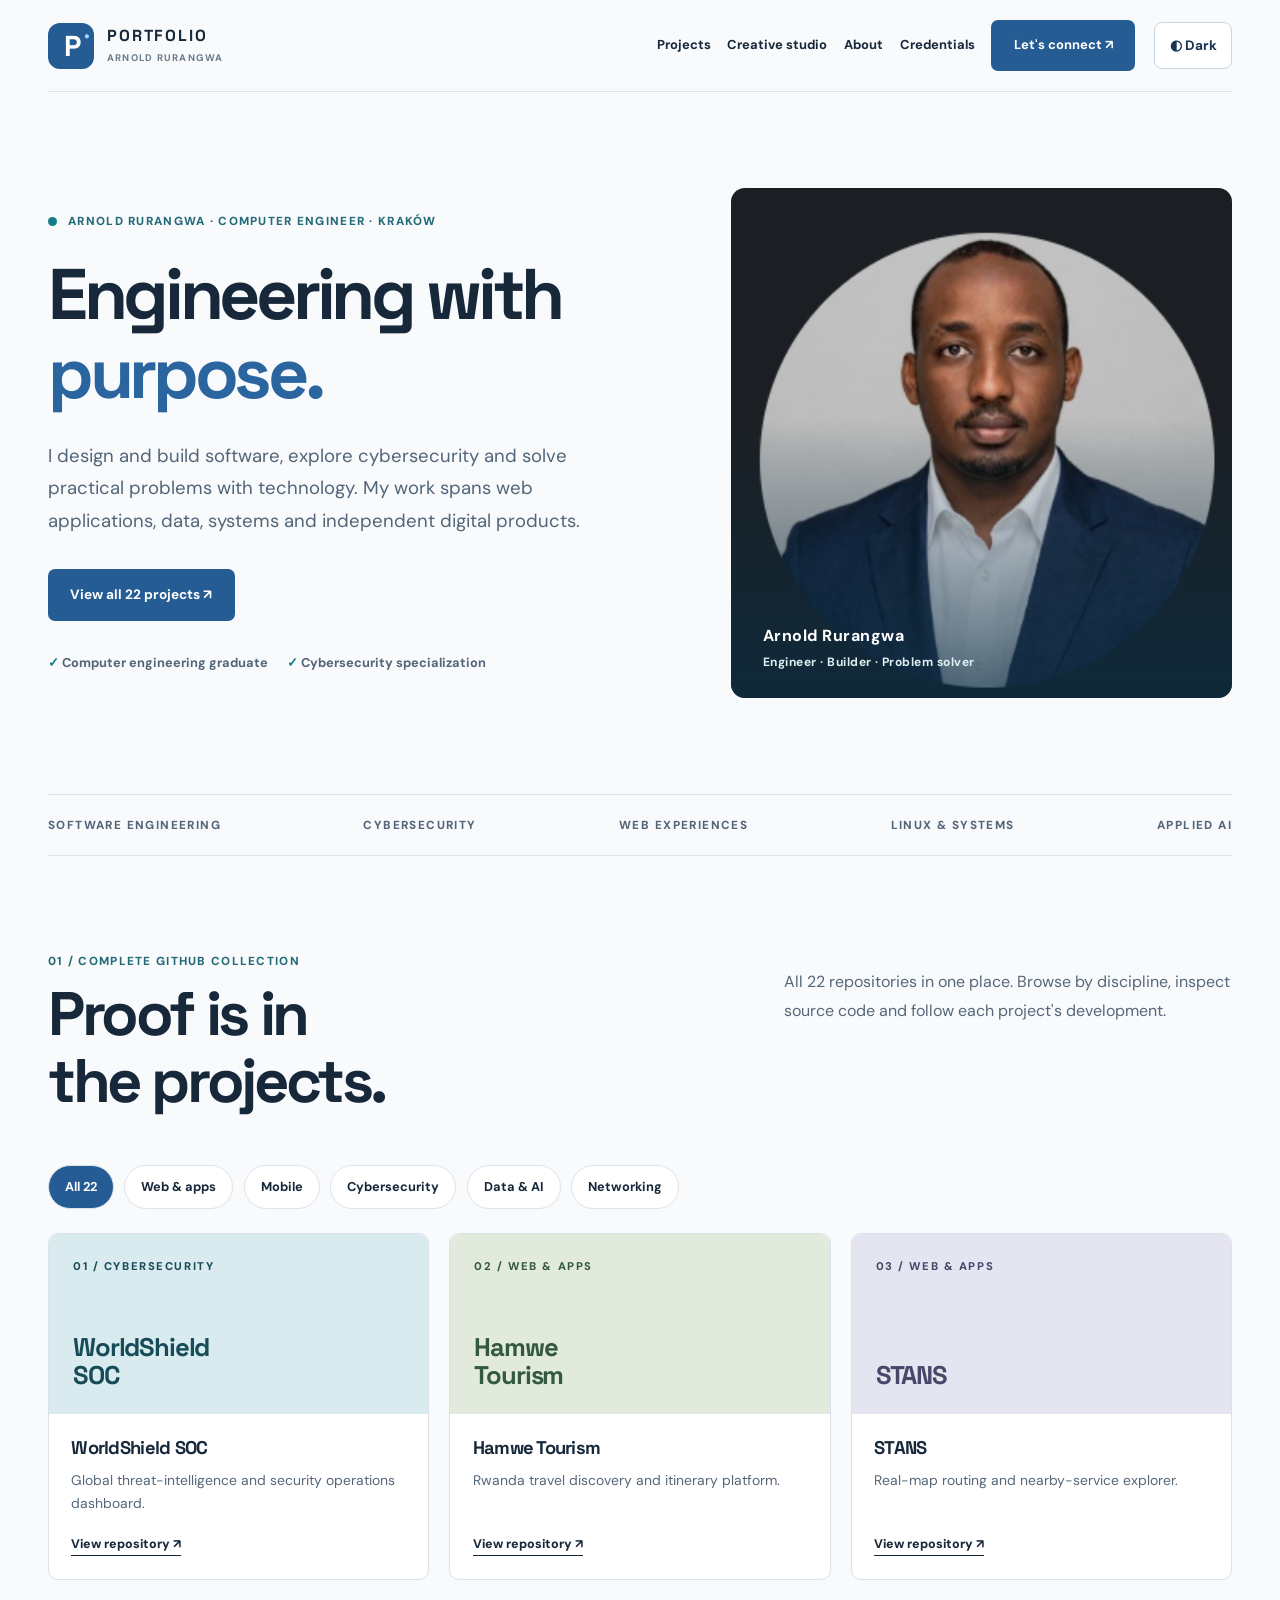
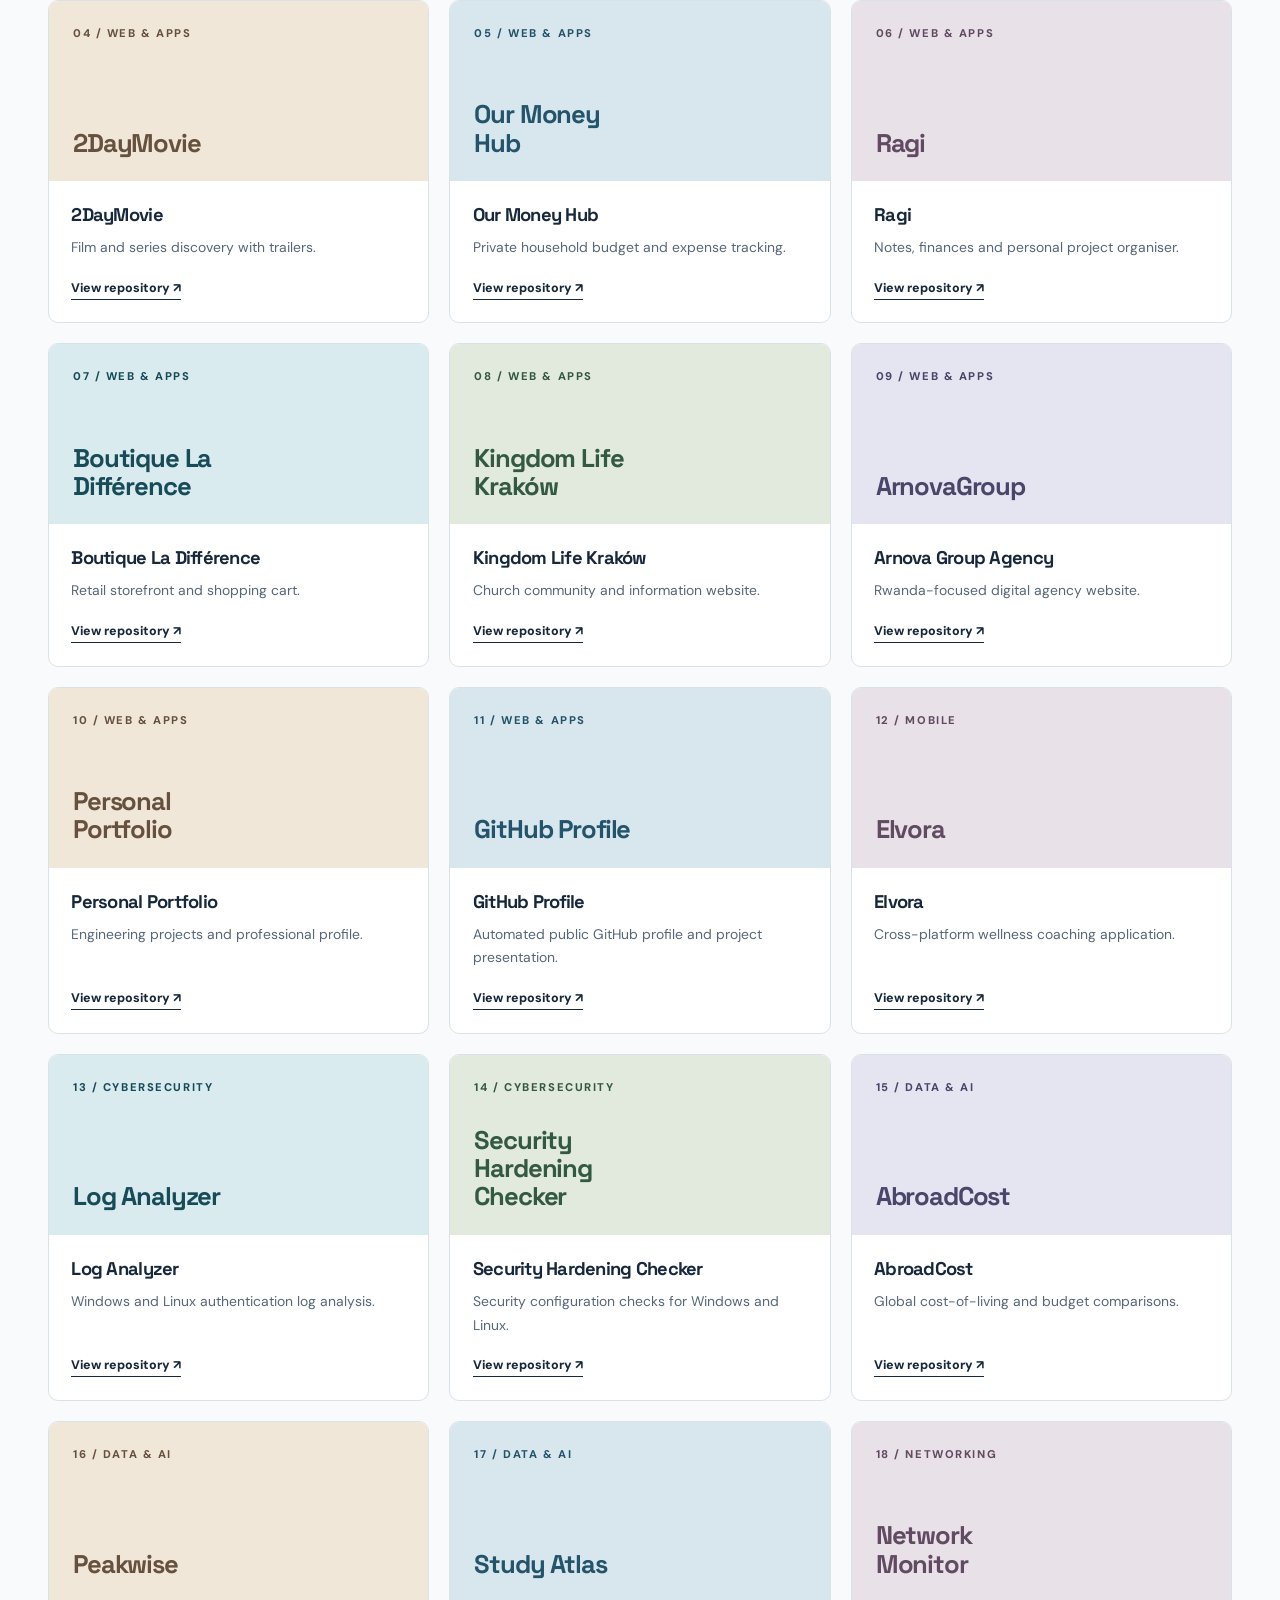
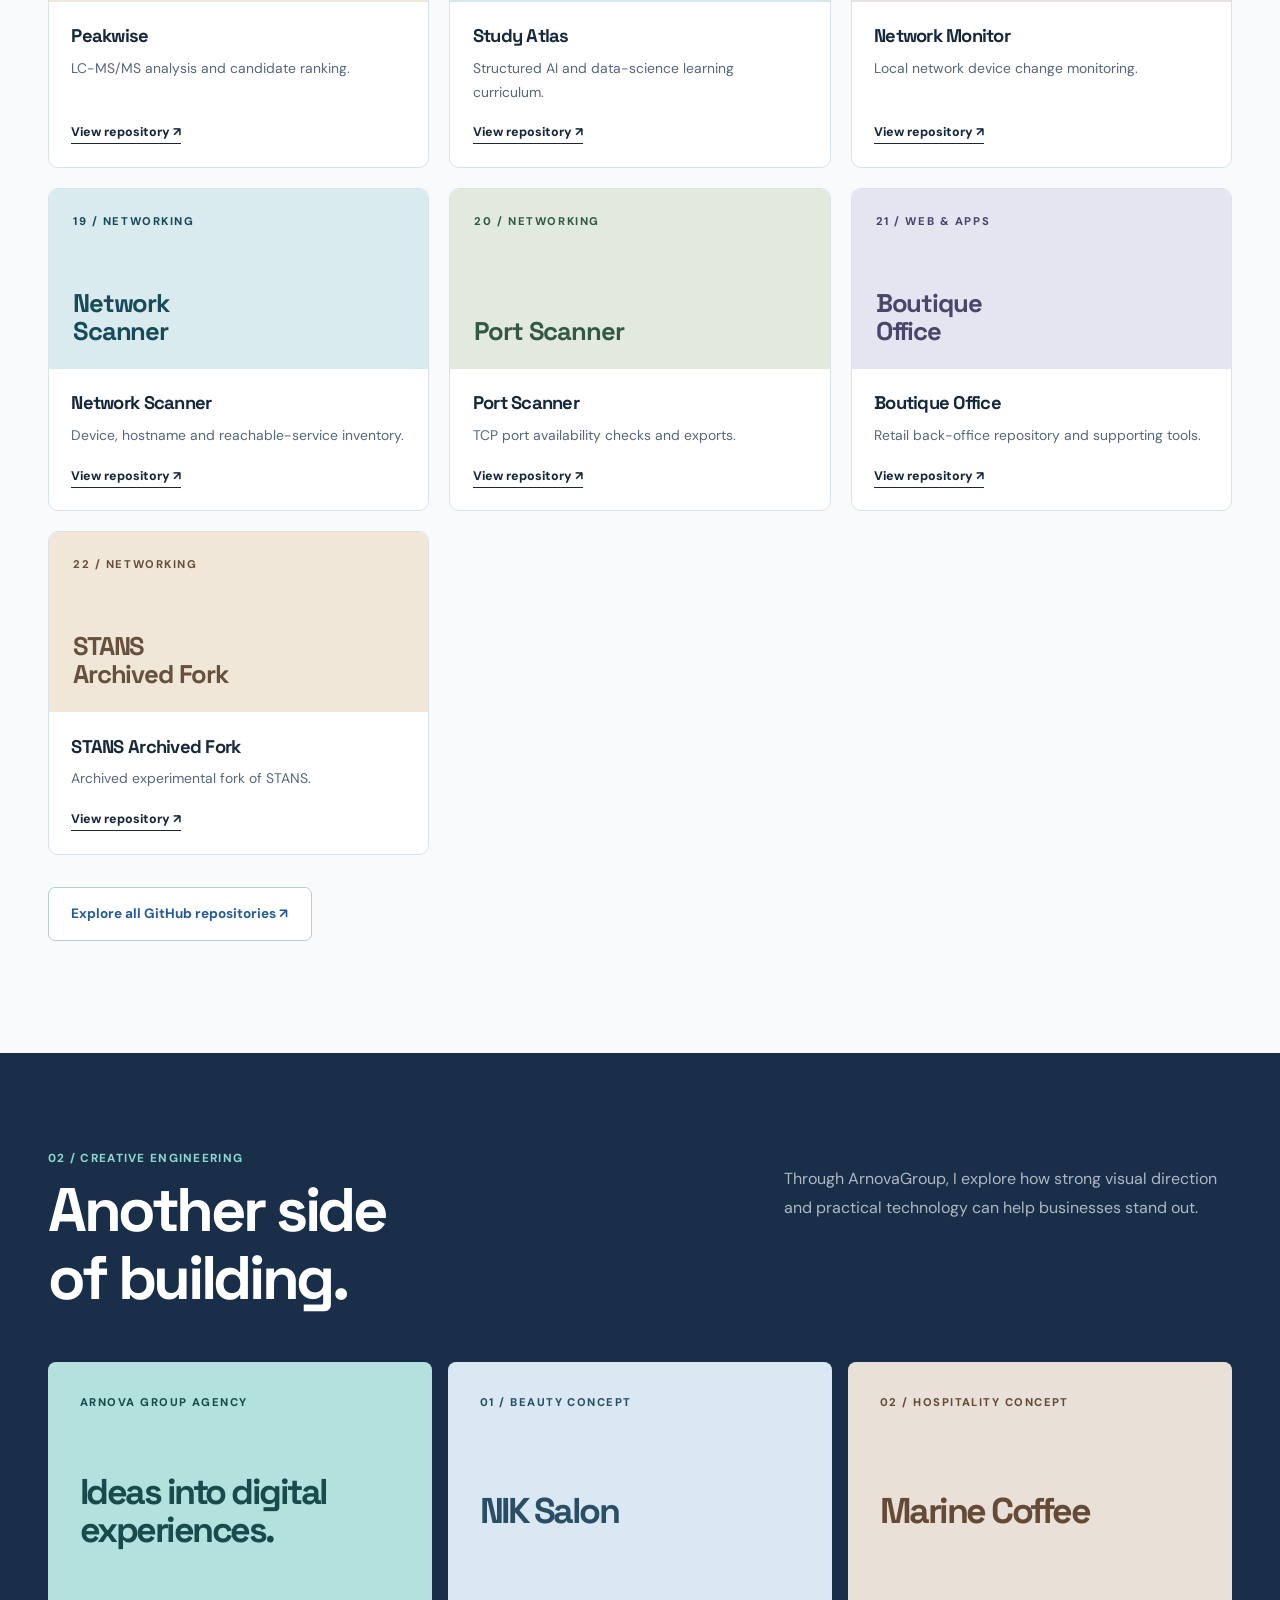
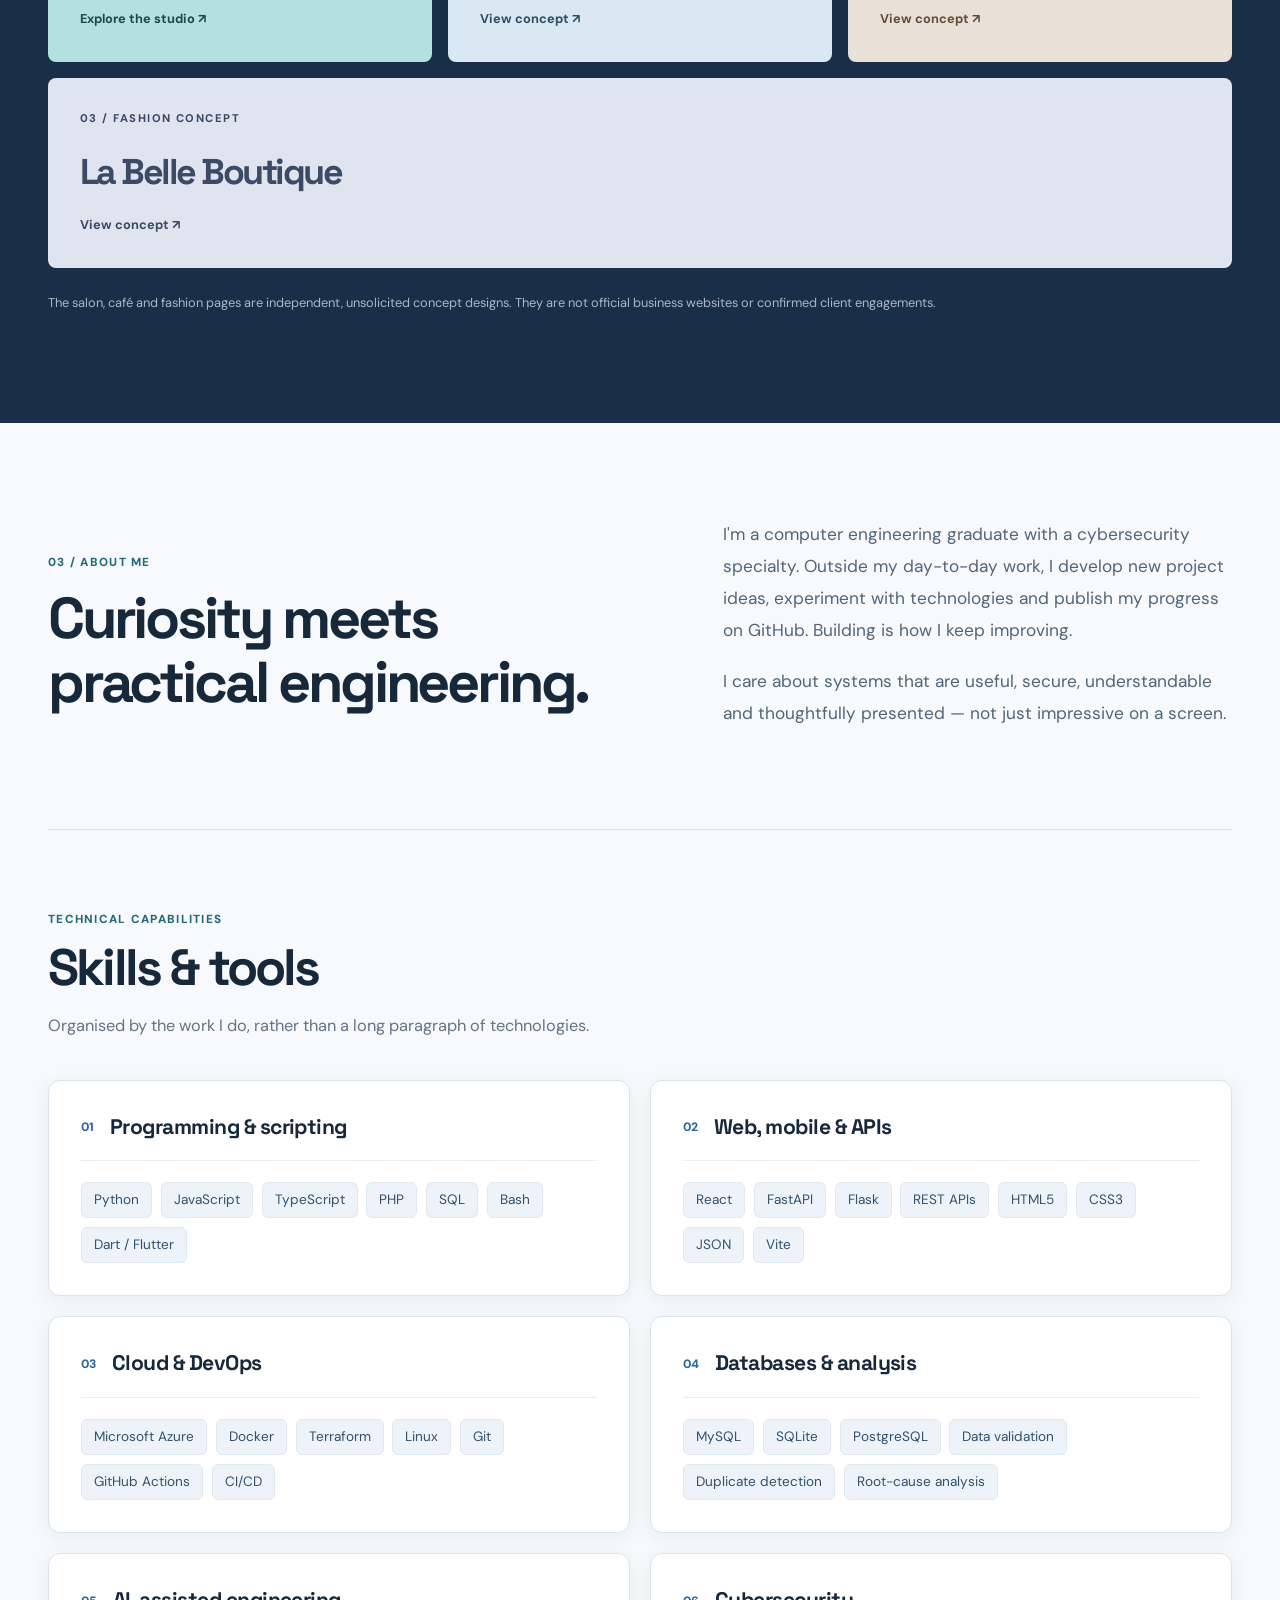
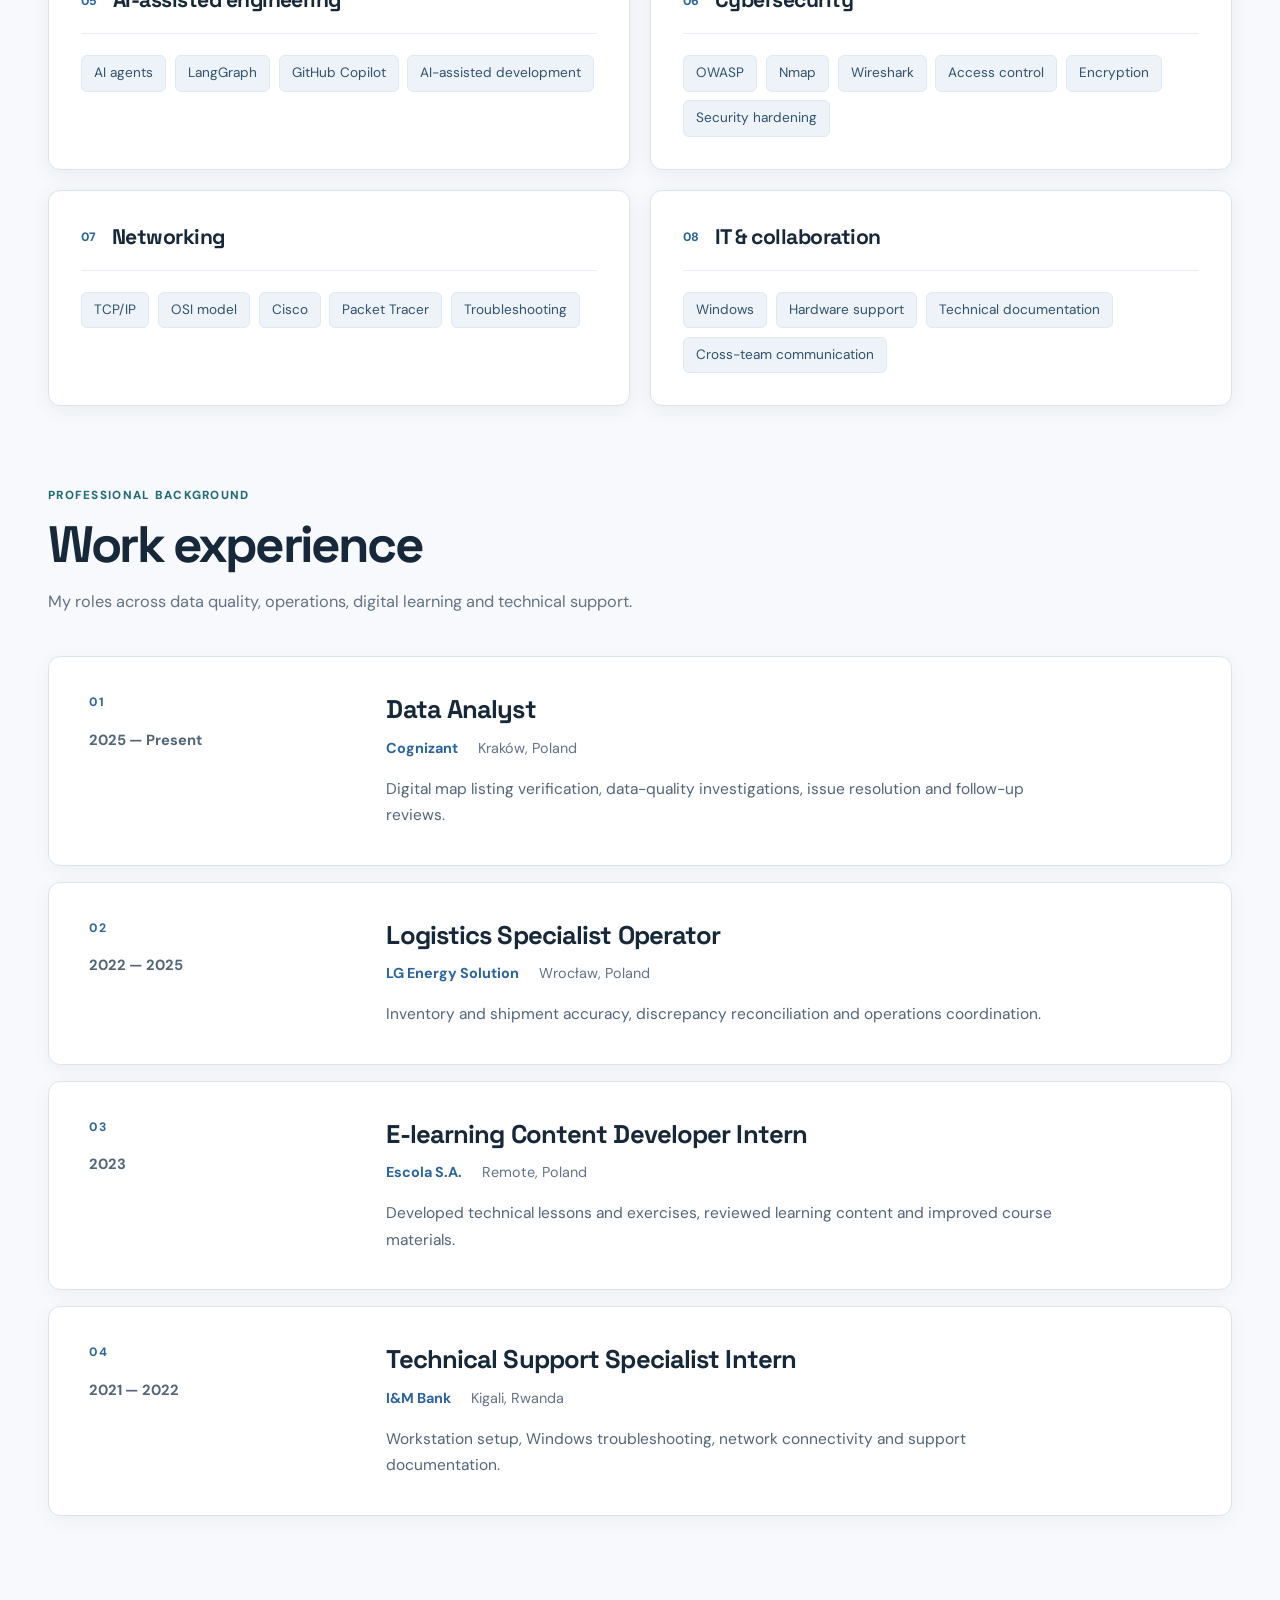
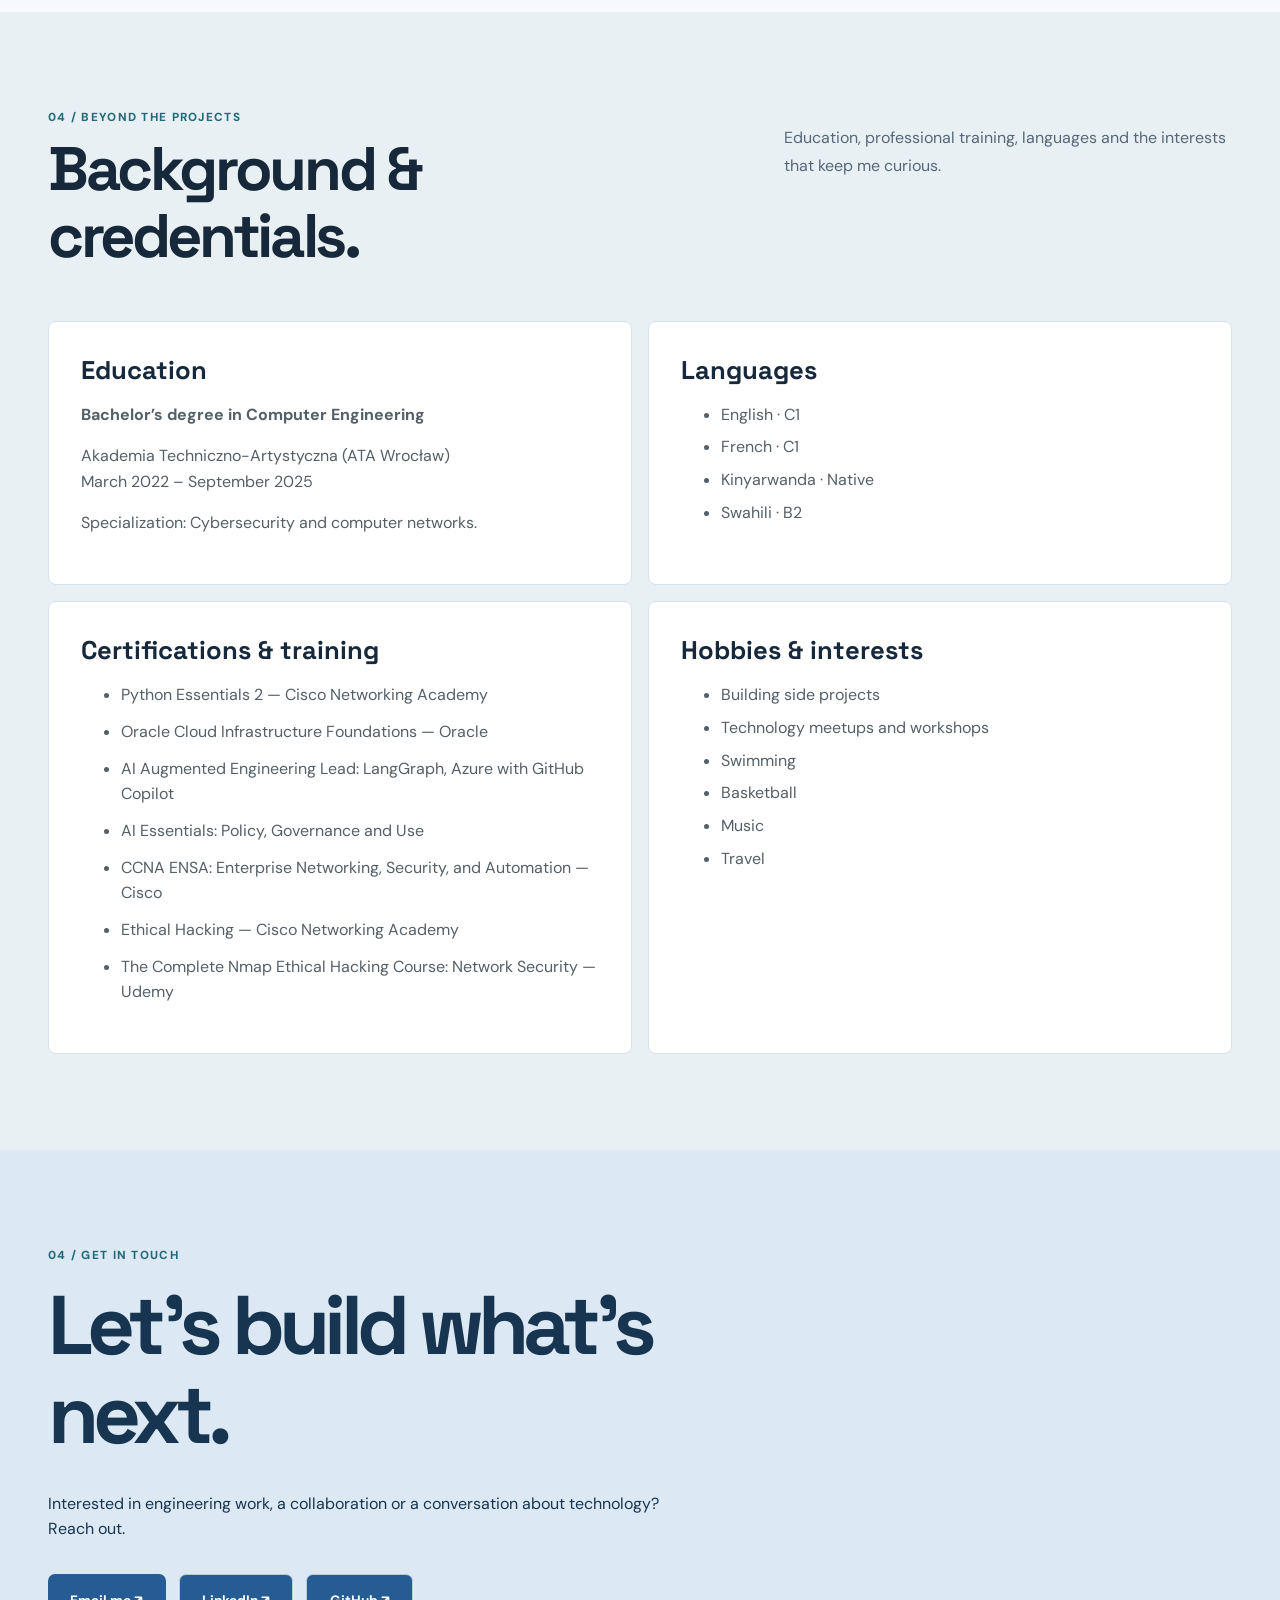
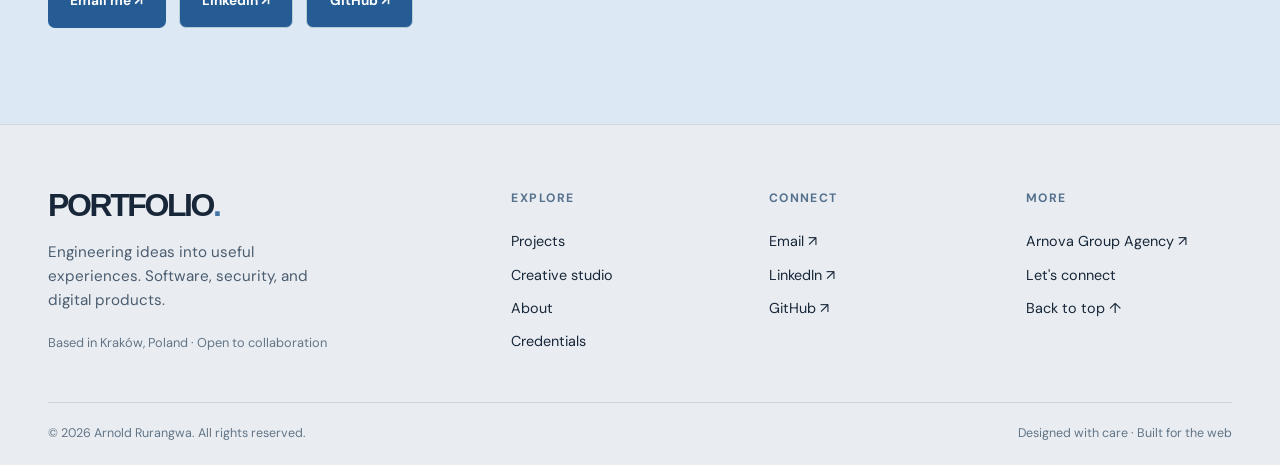
==== commit e4b56b9c: "Remove public CV files and portfolio resume links" ====
--- a/index.html
+++ b/index.html
@@ -8,4 +8,4 @@
 :root{--bg:#f9fafc;--ink:#17283a;--muted:#566779;--line:#dce4eb;--accent:#2a65a0;--navy:#182e49}.wrap{width:min(1320px,calc(100% - 96px))}.nav{min-height:92px;gap:1.2rem}.portfolio-wordmark{display:inline-flex;align-items:center;gap:.8rem;min-width:max-content}.portfolio-wordmark-icon{width:46px;height:46px;display:grid;place-items:center;background:#255c94;color:#fff;border-radius:12px;font:700 1.8rem 'Space Grotesk';position:relative;letter-spacing:-.1em}.portfolio-wordmark-icon span{color:#9fdaff;position:absolute;font-size:.9rem;right:7px;top:3px}.portfolio-wordmark-text{font:700 1rem 'Space Grotesk';letter-spacing:.12em;line-height:1.1}.portfolio-wordmark-text small{display:block;font:700 .6rem 'DM Sans';letter-spacing:.13em;color:#697a8a;margin-top:.4rem}.nav-links{margin-left:auto;gap:clamp(.75rem,1.3vw,1.6rem)}.nav-links a{white-space:nowrap;font-size:.81rem}.theme-toggle{border:1px solid #c9d6e2;background:white;color:#173550;border-radius:8px;padding:.7rem .9rem;white-space:nowrap;font-weight:700;font-size:.85rem}.hero-grid{grid-template-columns:minmax(0,1.05fr) minmax(0,.85fr);gap:clamp(3rem,5vw,6rem)}.hero h1{font-size:clamp(3.4rem,5.6vw,6.5rem);line-height:1.1;max-width:13ch;letter-spacing:-.06em}.hero h1 span{color:#2a65a0}.hero-lede{max-width:37rem;line-height:1.75}.hero{padding:6rem 0}.portrait-frame,.portrait-frame img{min-height:510px}.button{background:#255c94}.button:hover{background:#173e69}.button-light{background:#fff;color:#255c94}.projects{grid-template-columns:repeat(3,minmax(0,1fr));gap:1.25rem}.project{min-width:0}.project-art strong{font-size:clamp(1.5rem,2vw,2.3rem);overflow-wrap:anywhere}.project-body h3{overflow-wrap:anywhere}.section-top{align-items:start;gap:3rem}.section-top h2{max-width:14ch}.section-top p{max-width:28rem}.about-grid{grid-template-columns:minmax(0,1fr) minmax(0,1fr)}.timeline-row{grid-template-columns:130px minmax(0,1fr)}.dark{background:#182e49}.studio-grid{grid-template-columns:repeat(3,minmax(0,1fr))}.studio-card:nth-child(4){grid-column:span 3}.contact{background:#dce8f3;color:#173550}.contact .button{background:#255c94}.filter.active,.filter:hover{background:#255c94}@media(min-width:1500px){.hero{padding:7rem 0}}@media(max-width:1100px){.nav-links{gap:.7rem}.nav-links a{font-size:.75rem}.nav-links a[href="#credentials"]{display:none}.hero h1{font-size:clamp(3.2rem,5vw,5rem)}.hero-grid{gap:2rem}}@media(max-width:900px){.nav-links a:not(.button){display:none}.projects{grid-template-columns:repeat(2,minmax(0,1fr))}.hero-grid{grid-template-columns:1fr 1fr}.portrait-frame,.portrait-frame img{min-height:400px}}@media(max-width:650px){.wrap{width:calc(100% - 36px)}.nav{gap:.5rem}.portfolio-wordmark-text{font-size:.78rem}.portfolio-wordmark-text small{font-size:.52rem}.portfolio-wordmark-icon{width:38px;height:38px;font-size:1.4rem}.theme-toggle{padding:.6rem}.nav-links .button{display:none}.hero-grid,.about-grid{grid-template-columns:1fr}.hero h1{font-size:clamp(3rem,11vw,4.8rem)}.hero{padding:3.5rem 0}.projects,.studio-grid{grid-template-columns:1fr}.studio-card:nth-child(4){grid-column:auto}.portrait-frame,.portrait-frame img{min-height:350px}.section{padding:4rem 0}}html[data-theme="dark"]{color-scheme:dark}html[data-theme="dark"] body{background:#101b2a;color:#eef3f9}html[data-theme="dark"] .nav,html[data-theme="dark"] .ticker,html[data-theme="dark"] .timeline,html[data-theme="dark"] .timeline-row{border-color:#36495c}html[data-theme="dark"] .hero-lede,html[data-theme="dark"] .hero-facts,html[data-theme="dark"] .section-top p,html[data-theme="dark"] .about-grid p,html[data-theme="dark"] .timeline-row p,html[data-theme="dark"] .timeline-row small,html[data-theme="dark"] .portfolio-wordmark-text small{color:#b5c5d5}html[data-theme="dark"] .project,html[data-theme="dark"] .extra-panel{background:#203249;color:#f1f5fa;border-color:#3b5065}html[data-theme="dark"] .project-body p,html[data-theme="dark"] .extra-panel p,html[data-theme="dark"] .extra-panel li,html[data-theme="dark"] .skill-group p{color:#bdcad8}html[data-theme="dark"] .skill-group{border-color:#3b5065}html[data-theme="dark"] .extras{background:#172639}html[data-theme="dark"] .filter{background:#203249;color:#f1f5fa;border-color:#53697e}html[data-theme="dark"] .filter.active,html[data-theme="dark"] .filter:hover{background:#4388c2}html[data-theme="dark"] .theme-toggle,html[data-theme="dark"] .button-light{background:#203249;color:#f1f5fa;border-color:#53697e}html[data-theme="dark"] .contact{background:#26415e;color:white}html[data-theme="dark"] .contact p{color:#dbe8f2}
 </style><style id="profile-layout-rebuild">
 .profile-section{background:#f7f9fc;color:#17283a}.profile-section .wrap{max-width:1200px}.profile-intro{display:grid;grid-template-columns:minmax(0,1fr) minmax(0,.85fr);gap:clamp(3rem,6vw,7rem);align-items:center;padding:0 0 5rem;border-bottom:1px solid #dce4eb}.profile-intro h2{font-size:clamp(2.7rem,4.5vw,4.8rem);line-height:1.12;letter-spacing:-.055em;margin:.9rem 0 0}.profile-intro p{font-size:1.08rem;line-height:1.85;color:#526579;max-width:560px;margin:0 0 1.2rem}.profile-block{padding:5rem 0 0}.block-heading{margin:0 0 2.5rem}.block-heading h2{font-size:clamp(2.6rem,4vw,4.2rem);line-height:1.12;letter-spacing:-.055em;margin:.65rem 0}.block-heading p{font-size:1.02rem;color:#647387;line-height:1.65;max-width:670px}.skill-card-grid{display:grid;grid-template-columns:repeat(2,minmax(0,1fr));gap:1.25rem}.skill-card{padding:2rem;border:1px solid #dae4ec;background:#fff;border-radius:12px;min-width:0;box-shadow:0 4px 20px #122d4410}.skill-card-top{display:flex;align-items:flex-start;gap:1rem;padding-bottom:1.25rem;border-bottom:1px solid #e7edf2}.skill-card-top>span{font-size:.76rem;font-weight:800;color:#2a65a0;padding-top:.35rem}.skill-card h3{font:700 clamp(1.2rem,1.65vw,1.55rem)/1.3 'Space Grotesk',sans-serif;letter-spacing:-.025em;margin:0}.skill-tags{display:flex;flex-wrap:wrap;gap:.55rem;padding-top:1.3rem}.skill-tags span{font-size:.85rem;line-height:1.35;padding:.5rem .75rem;border-radius:6px;background:#edf3f8;color:#31516e;border:1px solid #dfe9f1}.experience-list{display:grid;gap:1rem}.experience-card{display:grid;grid-template-columns:minmax(170px,.32fr) minmax(0,1fr);gap:2.5rem;padding:2.25rem 2.5rem;background:#fff;border:1px solid #dae4ec;border-radius:12px;box-shadow:0 4px 20px #122d440c}.experience-date{display:flex;flex-direction:column;align-items:flex-start;gap:1rem;font-size:.92rem;font-weight:700;color:#526579}.experience-index{font-size:.76rem;color:#2a65a0;letter-spacing:.15em}.experience-detail h3{font:700 clamp(1.35rem,2vw,1.8rem)/1.3 'Space Grotesk',sans-serif;letter-spacing:-.035em;margin:0 0 .65rem}.experience-meta{display:flex;flex-wrap:wrap;align-items:center;gap:.6rem 1.25rem;font-size:.9rem}.experience-meta strong{color:#2a65a0}.experience-meta span{color:#647387}.experience-detail p{font-size:.97rem;line-height:1.7;color:#526579;max-width:680px;margin:1rem 0 0}html[data-theme="dark"] .profile-section{background:#101b2a;color:#eef3f9}html[data-theme="dark"] .profile-intro{border-color:#36495c}html[data-theme="dark"] .profile-intro p,html[data-theme="dark"] .block-heading p,html[data-theme="dark"] .experience-date,html[data-theme="dark"] .experience-meta span,html[data-theme="dark"] .experience-detail p{color:#b5c5d5}html[data-theme="dark"] .skill-card,html[data-theme="dark"] .experience-card{background:#203249;border-color:#3b5065}html[data-theme="dark"] .skill-card-top{border-color:#3b5065}html[data-theme="dark"] .skill-tags span{background:#2b425a;border-color:#435e77;color:#d8e8f5}html[data-theme="dark"] .experience-meta strong,html[data-theme="dark"] .experience-index{color:#8abde7}@media(max-width:850px){.profile-intro{grid-template-columns:1fr;gap:1.5rem}.experience-card{grid-template-columns:150px minmax(0,1fr);gap:1.5rem;padding:1.7rem}}@media(max-width:650px){.profile-intro{padding-bottom:3rem}.profile-block{padding-top:3.5rem}.skill-card-grid{grid-template-columns:1fr}.skill-card{padding:1.4rem}.experience-card{grid-template-columns:1fr;gap:1rem;padding:1.5rem}.experience-date{flex-direction:row;gap:1rem}.block-heading{margin-bottom:1.7rem}}
-</style><style id="portfolio-footer-2026">.portfolio-footer{background:#e9edf1;color:#172638;border-top:1px solid #d0d9e3;padding:4rem 0 1.3rem}.portfolio-footer-grid{display:grid;grid-template-columns:minmax(230px,2fr) repeat(3,minmax(125px,1fr));gap:clamp(1.4rem,4vw,4.5rem)}.portfolio-footer-brand{display:inline-block;font:800 clamp(1.5rem,2.5vw,2.1rem)/1.05 Manrope,Arial,sans-serif;letter-spacing:-.075em}.portfolio-footer-brand span{color:#4474a8}.portfolio-footer-intro p{max-width:30ch;font-size:.95rem;color:#4b5d70;margin:1rem 0}.portfolio-footer-location{font-size:.8rem;color:#637487}.portfolio-footer-column{display:flex;flex-direction:column;align-items:flex-start;gap:.65rem}.portfolio-footer-column h3{font-size:.76rem;letter-spacing:.12em;text-transform:uppercase;margin:0 0 .7rem;color:#56718e}.portfolio-footer-column a{font-size:.9rem}.portfolio-footer-column a:hover,.portfolio-footer-bottom a:hover{color:#4474a8;text-decoration:underline}.portfolio-footer-bottom{display:flex;justify-content:space-between;gap:1rem;flex-wrap:wrap;border-top:1px solid #cbd5df;margin-top:3rem;padding-top:1.3rem;font-size:.78rem;color:#627487}html[data-theme="dark"] .portfolio-footer{background:#121c2b;color:#f0f4fa;border-color:#34485e}html[data-theme="dark"] .portfolio-footer-brand span{color:#83b6ef}html[data-theme="dark"] .portfolio-footer-intro p,html[data-theme="dark"] .portfolio-footer-location,html[data-theme="dark"] .portfolio-footer-bottom{color:#b7c6d6}html[data-theme="dark"] .portfolio-footer-column h3{color:#9ec4eb}html[data-theme="dark"] .portfolio-footer-bottom{border-color:#34485e}html[data-theme="dark"] .portfolio-footer-column a:hover{color:#9ec4eb}@media(max-width:950px){.portfolio-footer-grid{grid-template-columns:repeat(2,minmax(0,1fr))}}@media(max-width:560px){.portfolio-footer-grid{grid-template-columns:1fr;gap:2rem}.portfolio-footer{padding-top:3rem}.portfolio-footer-bottom{flex-direction:column}}</style></head><body><a class="skip" href="#main">Skip to content</a><header class="wrap nav"><a class="portfolio-wordmark" href="#top" aria-label="Portfolio home"><span class="portfolio-wordmark-icon">P<span>•</span></span><span class="portfolio-wordmark-text">PORTFOLIO<small>ARNOLD RURANGWA</small></span></a><nav class="nav-links" aria-label="Main navigation"><a href="#work">Projects</a><a href="#creative">Creative studio</a><a href="#about">About</a><a href="#credentials">Credentials</a><a href="./resume.html">Résumé</a><a class="button" href="#contact">Let's connect ↗</a></nav><button class="theme-toggle" type="button" aria-label="Switch to dark theme" aria-pressed="false">◐ <span>Dark</span></button></header><main id="main"><section class="wrap hero" id="top"><div class="hero-grid"><div class="hero-copy"><div class="eyebrow"><span class="signal"></span>Arnold Rurangwa · Computer Engineer · Kraków</div><h1>Engineering with <span>purpose.</span></h1><p class="hero-lede">I design and build software, explore cybersecurity and solve practical problems with technology. My work spans web applications, data, systems and independent digital products.</p><div class="hero-actions"><a class="button" href="#work">View all 22 projects ↗</a><a class="button button-light" href="./resume.html">Read my CV</a></div><div class="hero-facts"><span>Computer engineering graduate</span><span>Cybersecurity specialization</span></div></div><div class="portrait-frame"><img src="./assets/portrait.png" alt="Portrait of Arnold Rurangwa" loading="eager"><div class="portrait-label">Arnold Rurangwa<br><small>Engineer · Builder · Problem solver</small></div></div></div></section><div class="wrap ticker"><span>Software engineering</span><span>Cybersecurity</span><span>Web experiences</span><span>Linux & systems</span><span>Applied AI</span></div><section class="wrap section" id="work"><div class="section-top"><div><div class="eyebrow">01 / Complete GitHub collection</div><h2>Proof is in<br>the projects.</h2></div><p>All 22 repositories in one place. Browse by discipline, inspect source code and follow each project's development.</p></div><div class="filters" role="group" aria-label="Filter projects"><button class="filter active" type="button" data-filter="All" aria-pressed="true">All 22</button><button class="filter" type="button" data-filter="Web & apps" aria-pressed="false">Web & apps</button><button class="filter" type="button" data-filter="Mobile" aria-pressed="false">Mobile</button><button class="filter" type="button" data-filter="Cybersecurity" aria-pressed="false">Cybersecurity</button><button class="filter" type="button" data-filter="Data & AI" aria-pressed="false">Data & AI</button><button class="filter" type="button" data-filter="Networking" aria-pressed="false">Networking</button></div><div class="projects"><article class="project" data-category="Cybersecurity"><div class="project-art c1"><small>01 / CYBERSECURITY</small><strong>WorldShield SOC</strong></div><div class="project-body"><h3>WorldShield SOC</h3><p>Global threat-intelligence and security operations dashboard.</p><div class="project-actions"><a href="https://github.com/Arnold-RG/worldshield-soc" target="_blank" rel="noopener noreferrer">View repository ↗</a></div></div></article><article class="project" data-category="Web &amp; apps"><div class="project-art c2"><small>02 / WEB &amp; APPS</small><strong>Hamwe Tourism</strong></div><div class="project-body"><h3>Hamwe Tourism</h3><p>Rwanda travel discovery and itinerary platform.</p><div class="project-actions"><a href="https://github.com/Arnold-RG/hamwe" target="_blank" rel="noopener noreferrer">View repository ↗</a></div></div></article><article class="project" data-category="Web &amp; apps"><div class="project-art c3"><small>03 / WEB &amp; APPS</small><strong>STANS</strong></div><div class="project-body"><h3>STANS</h3><p>Real-map routing and nearby-service explorer.</p><div class="project-actions"><a href="https://github.com/Arnold-RG/STANS" target="_blank" rel="noopener noreferrer">View repository ↗</a></div></div></article><article class="project" data-category="Web &amp; apps"><div class="project-art c4"><small>04 / WEB &amp; APPS</small><strong>2DayMovie</strong></div><div class="project-body"><h3>2DayMovie</h3><p>Film and series discovery with trailers.</p><div class="project-actions"><a href="https://github.com/Arnold-RG/2daymovie" target="_blank" rel="noopener noreferrer">View repository ↗</a></div></div></article><article class="project" data-category="Web &amp; apps"><div class="project-art c5"><small>05 / WEB &amp; APPS</small><strong>Our Money Hub</strong></div><div class="project-body"><h3>Our Money Hub</h3><p>Private household budget and expense tracking.</p><div class="project-actions"><a href="https://github.com/Arnold-RG/our-money-hub" target="_blank" rel="noopener noreferrer">View repository ↗</a></div></div></article><article class="project" data-category="Web &amp; apps"><div class="project-art c6"><small>06 / WEB &amp; APPS</small><strong>Ragi</strong></div><div class="project-body"><h3>Ragi</h3><p>Notes, finances and personal project organiser.</p><div class="project-actions"><a href="https://github.com/Arnold-RG/ragi" target="_blank" rel="noopener noreferrer">View repository ↗</a></div></div></article><article class="project" data-category="Web &amp; apps"><div class="project-art c1"><small>07 / WEB &amp; APPS</small><strong>Boutique La Différence</strong></div><div class="project-body"><h3>Boutique La Différence</h3><p>Retail storefront and shopping cart.</p><div class="project-actions"><a href="https://github.com/Arnold-RG/Boutique-la-difference" target="_blank" rel="noopener noreferrer">View repository ↗</a></div></div></article><article class="project" data-category="Web &amp; apps"><div class="project-art c2"><small>08 / WEB &amp; APPS</small><strong>Kingdom Life Kraków</strong></div><div class="project-body"><h3>Kingdom Life Kraków</h3><p>Church community and information website.</p><div class="project-actions"><a href="https://github.com/Arnold-RG/kingdom-life-krakow" target="_blank" rel="noopener noreferrer">View repository ↗</a></div></div></article><article class="project" data-category="Web &amp; apps"><div class="project-art c3"><small>09 / WEB &amp; APPS</small><strong>ArnovaGroup</strong></div><div class="project-body"><h3>Arnova Group Agency</h3><p>Rwanda-focused digital agency website.</p><div class="project-actions"><a href="https://github.com/Arnold-RG/arnova-group-agency" target="_blank" rel="noopener noreferrer">View repository ↗</a></div></div></article><article class="project" data-category="Web &amp; apps"><div class="project-art c4"><small>10 / WEB &amp; APPS</small><strong>Personal Portfolio</strong></div><div class="project-body"><h3>Personal Portfolio</h3><p>Engineering projects and professional profile.</p><div class="project-actions"><a href="https://github.com/Arnold-RG/arnold-portfolio" target="_blank" rel="noopener noreferrer">View repository ↗</a></div></div></article><article class="project" data-category="Web &amp; apps"><div class="project-art c5"><small>11 / WEB &amp; APPS</small><strong>GitHub Profile</strong></div><div class="project-body"><h3>GitHub Profile</h3><p>Automated public GitHub profile and project presentation.</p><div class="project-actions"><a href="https://github.com/Arnold-RG/Arnold-RG" target="_blank" rel="noopener noreferrer">View repository ↗</a></div></div></article><article class="project" data-category="Mobile"><div class="project-art c6"><small>12 / MOBILE</small><strong>Elvora</strong></div><div class="project-body"><h3>Elvora</h3><p>Cross-platform wellness coaching application.</p><div class="project-actions"><a href="https://github.com/Arnold-RG/elvora" target="_blank" rel="noopener noreferrer">View repository ↗</a></div></div></article><article class="project" data-category="Cybersecurity"><div class="project-art c1"><small>13 / CYBERSECURITY</small><strong>Log Analyzer</strong></div><div class="project-body"><h3>Log Analyzer</h3><p>Windows and Linux authentication log analysis.</p><div class="project-actions"><a href="https://github.com/Arnold-RG/log-analyzer" target="_blank" rel="noopener noreferrer">View repository ↗</a></div></div></article><article class="project" data-category="Cybersecurity"><div class="project-art c2"><small>14 / CYBERSECURITY</small><strong>Security Hardening Checker</strong></div><div class="project-body"><h3>Security Hardening Checker</h3><p>Security configuration checks for Windows and Linux.</p><div class="project-actions"><a href="https://github.com/Arnold-RG/security-hardening-checker" target="_blank" rel="noopener noreferrer">View repository ↗</a></div></div></article><article class="project" data-category="Data &amp; AI"><div class="project-art c3"><small>15 / DATA &amp; AI</small><strong>AbroadCost</strong></div><div class="project-body"><h3>AbroadCost</h3><p>Global cost-of-living and budget comparisons.</p><div class="project-actions"><a href="https://github.com/Arnold-RG/AbroadCost" target="_blank" rel="noopener noreferrer">View repository ↗</a></div></div></article><article class="project" data-category="Data &amp; AI"><div class="project-art c4"><small>16 / DATA &amp; AI</small><strong>Peakwise</strong></div><div class="project-body"><h3>Peakwise</h3><p>LC-MS/MS analysis and candidate ranking.</p><div class="project-actions"><a href="https://github.com/Arnold-RG/peakwise" target="_blank" rel="noopener noreferrer">View repository ↗</a></div></div></article><article class="project" data-category="Data &amp; AI"><div class="project-art c5"><small>17 / DATA &amp; AI</small><strong>Study Atlas</strong></div><div class="project-body"><h3>Study Atlas</h3><p>Structured AI and data-science learning curriculum.</p><div class="project-actions"><a href="https://github.com/Arnold-RG/study-atlas" target="_blank" rel="noopener noreferrer">View repository ↗</a></div></div></article><article class="project" data-category="Networking"><div class="project-art c6"><small>18 / NETWORKING</small><strong>Network Monitor</strong></div><div class="project-body"><h3>Network Monitor</h3><p>Local network device change monitoring.</p><div class="project-actions"><a href="https://github.com/Arnold-RG/network-monitor" target="_blank" rel="noopener noreferrer">View repository ↗</a></div></div></article><article class="project" data-category="Networking"><div class="project-art c1"><small>19 / NETWORKING</small><strong>Network Scanner</strong></div><div class="project-body"><h3>Network Scanner</h3><p>Device, hostname and reachable-service inventory.</p><div class="project-actions"><a href="https://github.com/Arnold-RG/network-scanner" target="_blank" rel="noopener noreferrer">View repository ↗</a></div></div></article><article class="project" data-category="Networking"><div class="project-art c2"><small>20 / NETWORKING</small><strong>Port Scanner</strong></div><div class="project-body"><h3>Port Scanner</h3><p>TCP port availability checks and exports.</p><div class="project-actions"><a href="https://github.com/Arnold-RG/port-scanner" target="_blank" rel="noopener noreferrer">View repository ↗</a></div></div></article><article class="project" data-category="Web &amp; apps"><div class="project-art c3"><small>21 / WEB &amp; APPS</small><strong>Boutique Office</strong></div><div class="project-body"><h3>Boutique Office</h3><p>Retail back-office repository and supporting tools.</p><div class="project-actions"><a href="https://github.com/Arnold-RG/boutique-la-difference-office" target="_blank" rel="noopener noreferrer">View repository ↗</a></div></div></article><article class="project" data-category="Networking"><div class="project-art c4"><small>22 / NETWORKING</small><strong>STANS Archived Fork</strong></div><div class="project-body"><h3>STANS Archived Fork</h3><p>Archived experimental fork of STANS.</p><div class="project-actions"><a href="https://github.com/Arnold-RG/STANS-archived-fork" target="_blank" rel="noopener noreferrer">View repository ↗</a></div></div></article></div><p style="margin-top:2rem"><a class="button button-light" href="https://github.com/Arnold-RG?tab=repositories">Explore all GitHub repositories ↗</a></p></section><section class="section dark" id="creative"><div class="wrap"><div class="section-top"><div><div class="eyebrow">02 / Creative engineering</div><h2>Another side<br>of building.</h2></div><p>Through ArnovaGroup, I explore how strong visual direction and practical technology can help businesses stand out.</p></div><div class="studio-grid"><a class="studio-card" href="https://arnold-rg.github.io/arnova-group-agency/"><small>Arnova Group Agency</small><strong>Ideas into digital experiences.</strong><span>Explore the studio ↗</span></a><a class="studio-card" href="./demos/arnova/nik-salon.html"><small>01 / Beauty concept</small><strong>NIK Salon</strong><span>View concept ↗</span></a><a class="studio-card" href="./demos/arnova/marine-coffee.html"><small>02 / Hospitality concept</small><strong>Marine Coffee</strong><span>View concept ↗</span></a><a class="studio-card" href="./demos/arnova/la-belle-boutique.html"><small>03 / Fashion concept</small><strong>La Belle Boutique</strong><span>View concept ↗</span></a></div><p class="disclosure">The salon, café and fashion pages are independent, unsolicited concept designs. They are not official business websites or confirmed client engagements.</p></div></section><section class="section profile-section" id="about"><div class="wrap"><div class="profile-intro"><div><div class="eyebrow">03 / About me</div><h2>Curiosity meets<br>practical engineering.</h2></div><div><p>I'm a computer engineering graduate with a cybersecurity specialty. Outside my day-to-day work, I develop new project ideas, experiment with technologies and publish my progress on GitHub. Building is how I keep improving.</p><p>I care about systems that are useful, secure, understandable and thoughtfully presented — not just impressive on a screen.</p></div></div><div class="profile-block" id="skills"><div class="block-heading"><div class="eyebrow">Technical capabilities</div><h2>Skills & tools</h2><p>Organised by the work I do, rather than a long paragraph of technologies.</p></div><div class="skill-card-grid"><article class="skill-card"><div class="skill-card-top"><span>01</span><h3>Programming & scripting</h3></div><div class="skill-tags"><span>Python</span><span>JavaScript</span><span>TypeScript</span><span>PHP</span><span>SQL</span><span>Bash</span><span>Dart / Flutter</span></div></article><article class="skill-card"><div class="skill-card-top"><span>02</span><h3>Web, mobile & APIs</h3></div><div class="skill-tags"><span>React</span><span>FastAPI</span><span>Flask</span><span>REST APIs</span><span>HTML5</span><span>CSS3</span><span>JSON</span><span>Vite</span></div></article><article class="skill-card"><div class="skill-card-top"><span>03</span><h3>Cloud & DevOps</h3></div><div class="skill-tags"><span>Microsoft Azure</span><span>Docker</span><span>Terraform</span><span>Linux</span><span>Git</span><span>GitHub Actions</span><span>CI/CD</span></div></article><article class="skill-card"><div class="skill-card-top"><span>04</span><h3>Databases & analysis</h3></div><div class="skill-tags"><span>MySQL</span><span>SQLite</span><span>PostgreSQL</span><span>Data validation</span><span>Duplicate detection</span><span>Root-cause analysis</span></div></article><article class="skill-card"><div class="skill-card-top"><span>05</span><h3>AI-assisted engineering</h3></div><div class="skill-tags"><span>AI agents</span><span>LangGraph</span><span>GitHub Copilot</span><span>AI-assisted development</span></div></article><article class="skill-card"><div class="skill-card-top"><span>06</span><h3>Cybersecurity</h3></div><div class="skill-tags"><span>OWASP</span><span>Nmap</span><span>Wireshark</span><span>Access control</span><span>Encryption</span><span>Security hardening</span></div></article><article class="skill-card"><div class="skill-card-top"><span>07</span><h3>Networking</h3></div><div class="skill-tags"><span>TCP/IP</span><span>OSI model</span><span>Cisco</span><span>Packet Tracer</span><span>Troubleshooting</span></div></article><article class="skill-card"><div class="skill-card-top"><span>08</span><h3>IT & collaboration</h3></div><div class="skill-tags"><span>Windows</span><span>Hardware support</span><span>Technical documentation</span><span>Cross-team communication</span></div></article></div></div><div class="profile-block experience-block" id="experience"><div class="block-heading"><div class="eyebrow">Professional background</div><h2>Work experience</h2><p>My roles across data quality, operations, digital learning and technical support.</p></div><div class="experience-list"><article class="experience-card"><div class="experience-date"><span class="experience-index">01</span><span>2025 — Present</span></div><div class="experience-detail"><h3>Data Analyst</h3><div class="experience-meta"><strong>Cognizant</strong><span>Kraków, Poland</span></div><p>Digital map listing verification, data-quality investigations, issue resolution and follow-up reviews.</p></div></article><article class="experience-card"><div class="experience-date"><span class="experience-index">02</span><span>2022 — 2025</span></div><div class="experience-detail"><h3>Logistics Specialist Operator</h3><div class="experience-meta"><strong>LG Energy Solution</strong><span>Wrocław, Poland</span></div><p>Inventory and shipment accuracy, discrepancy reconciliation and operations coordination.</p></div></article><article class="experience-card"><div class="experience-date"><span class="experience-index">03</span><span>2023</span></div><div class="experience-detail"><h3>E-learning Content Developer Intern</h3><div class="experience-meta"><strong>Escola S.A.</strong><span>Remote, Poland</span></div><p>Developed technical lessons and exercises, reviewed learning content and improved course materials.</p></div></article><article class="experience-card"><div class="experience-date"><span class="experience-index">04</span><span>2021 — 2022</span></div><div class="experience-detail"><h3>Technical Support Specialist Intern</h3><div class="experience-meta"><strong>I&M Bank</strong><span>Kigali, Rwanda</span></div><p>Workstation setup, Windows troubleshooting, network connectivity and support documentation.</p></div></article></div></div></div></section><section class="section extras" id="credentials"><div class="wrap"><div class="section-top"><div><div class="eyebrow">04 / Beyond the projects</div><h2>Background &<br>credentials.</h2></div><p>Education, professional training, languages and the interests that keep me curious.</p></div><div class="extra-grid"><article class="extra-panel"><h3>Education</h3><p><strong>Bachelor’s degree in Computer Engineering</strong></p><p>Akademia Techniczno-Artystyczna (ATA Wrocław)<br>March 2022 – September 2025</p><p>Specialization: Cybersecurity and computer networks.</p></article><article class="extra-panel"><h3>Languages</h3><ul><li>English · C1</li><li>French · C1</li><li>Kinyarwanda · Native</li><li>Swahili · B2</li></ul></article><article class="extra-panel certificates"><h3>Certifications & training</h3><ul><li>Python Essentials 2 — Cisco Networking Academy</li><li>Oracle Cloud Infrastructure Foundations — Oracle</li><li>AI Augmented Engineering Lead: LangGraph, Azure with GitHub Copilot</li><li>AI Essentials: Policy, Governance and Use</li><li>CCNA ENSA: Enterprise Networking, Security, and Automation — Cisco</li><li>Ethical Hacking — Cisco Networking Academy</li><li>The Complete Nmap Ethical Hacking Course: Network Security — Udemy</li></ul></article><article class="extra-panel"><h3>Hobbies & interests</h3><ul><li>Building side projects</li><li>Technology meetups and workshops</li><li>Swimming</li><li>Basketball</li><li>Music</li><li>Travel</li></ul></article></div></div></section><section class="contact" id="contact"><div class="wrap"><div class="eyebrow">04 / Get in touch</div><h2>Let's build what's next.</h2><p>Interested in engineering work, a collaboration or a conversation about technology? Reach out.</p><div class="hero-actions"><a class="button" href="mailto:rurangwaarnold32@gmail.com">Email me ↗</a><a class="button button-light" href="https://www.linkedin.com/in/rurangwa-arnold-53b90520b/">LinkedIn ↗</a><a class="button button-light" href="https://github.com/Arnold-RG">GitHub ↗</a></div></div></section></main><footer class="portfolio-footer" aria-label="Portfolio footer"><div class="wrap portfolio-footer-grid"><div class="portfolio-footer-intro"><a class="portfolio-footer-brand" href="#top">PORTFOLIO<span>.</span></a><p>Engineering ideas into useful experiences. Software, security, and digital products.</p><span class="portfolio-footer-location">Based in Kraków, Poland · Open to collaboration</span></div><div class="portfolio-footer-column"><h3>Explore</h3><a href="#work">Projects</a><a href="#creative">Creative studio</a><a href="#about">About</a><a href="#credentials">Credentials</a></div><div class="portfolio-footer-column"><h3>Connect</h3><a href="mailto:rurangwaarnold32@gmail.com">Email ↗</a><a href="https://www.linkedin.com/in/rurangwa-arnold-53b90520b/" target="_blank" rel="noopener noreferrer">LinkedIn ↗</a><a href="https://github.com/Arnold-RG" target="_blank" rel="noopener noreferrer">GitHub ↗</a><a href="./resume.html">Résumé ↗</a></div><div class="portfolio-footer-column"><h3>More</h3><a href="https://arnold-rg.github.io/arnova-group-agency/" target="_blank" rel="noopener noreferrer">Arnova Group Agency ↗</a><a href="#contact">Let's connect</a><a href="#top">Back to top ↑</a></div></div><div class="wrap portfolio-footer-bottom"><span>© 2026 Arnold Rurangwa. All rights reserved.</span><span>Designed with care · Built for the web</span></div></footer><script>document.querySelectorAll('.filter').forEach(b=>b.addEventListener('click',()=>{document.querySelectorAll('.filter').forEach(x=>{x.classList.toggle('active',x===b);x.setAttribute('aria-pressed',String(x===b))});document.querySelectorAll('.project[data-category]').forEach(c=>{c.hidden=b.dataset.filter!=='All'&&c.dataset.category!==b.dataset.filter})}));</script><script>(function(){const b=document.querySelector('.theme-toggle');const root=document.documentElement;let saved;try{saved=localStorage.getItem('portfolio-theme')}catch(e){}function setTheme(t){root.dataset.theme=t;b.setAttribute('aria-pressed',String(t==='dark'));b.setAttribute('aria-label','Switch to '+(t==='dark'?'light':'dark')+' theme');b.querySelector('span').textContent=t==='dark'?'Light':'Dark';try{localStorage.setItem('portfolio-theme',t)}catch(e){}}setTheme(saved==='dark'?'dark':'light');b.addEventListener('click',()=>setTheme(root.dataset.theme==='dark'?'light':'dark'))})();</script></body></html>+</style><style id="portfolio-footer-2026">.portfolio-footer{background:#e9edf1;color:#172638;border-top:1px solid #d0d9e3;padding:4rem 0 1.3rem}.portfolio-footer-grid{display:grid;grid-template-columns:minmax(230px,2fr) repeat(3,minmax(125px,1fr));gap:clamp(1.4rem,4vw,4.5rem)}.portfolio-footer-brand{display:inline-block;font:800 clamp(1.5rem,2.5vw,2.1rem)/1.05 Manrope,Arial,sans-serif;letter-spacing:-.075em}.portfolio-footer-brand span{color:#4474a8}.portfolio-footer-intro p{max-width:30ch;font-size:.95rem;color:#4b5d70;margin:1rem 0}.portfolio-footer-location{font-size:.8rem;color:#637487}.portfolio-footer-column{display:flex;flex-direction:column;align-items:flex-start;gap:.65rem}.portfolio-footer-column h3{font-size:.76rem;letter-spacing:.12em;text-transform:uppercase;margin:0 0 .7rem;color:#56718e}.portfolio-footer-column a{font-size:.9rem}.portfolio-footer-column a:hover,.portfolio-footer-bottom a:hover{color:#4474a8;text-decoration:underline}.portfolio-footer-bottom{display:flex;justify-content:space-between;gap:1rem;flex-wrap:wrap;border-top:1px solid #cbd5df;margin-top:3rem;padding-top:1.3rem;font-size:.78rem;color:#627487}html[data-theme="dark"] .portfolio-footer{background:#121c2b;color:#f0f4fa;border-color:#34485e}html[data-theme="dark"] .portfolio-footer-brand span{color:#83b6ef}html[data-theme="dark"] .portfolio-footer-intro p,html[data-theme="dark"] .portfolio-footer-location,html[data-theme="dark"] .portfolio-footer-bottom{color:#b7c6d6}html[data-theme="dark"] .portfolio-footer-column h3{color:#9ec4eb}html[data-theme="dark"] .portfolio-footer-bottom{border-color:#34485e}html[data-theme="dark"] .portfolio-footer-column a:hover{color:#9ec4eb}@media(max-width:950px){.portfolio-footer-grid{grid-template-columns:repeat(2,minmax(0,1fr))}}@media(max-width:560px){.portfolio-footer-grid{grid-template-columns:1fr;gap:2rem}.portfolio-footer{padding-top:3rem}.portfolio-footer-bottom{flex-direction:column}}</style></head><body><a class="skip" href="#main">Skip to content</a><header class="wrap nav"><a class="portfolio-wordmark" href="#top" aria-label="Portfolio home"><span class="portfolio-wordmark-icon">P<span>•</span></span><span class="portfolio-wordmark-text">PORTFOLIO<small>ARNOLD RURANGWA</small></span></a><nav class="nav-links" aria-label="Main navigation"><a href="#work">Projects</a><a href="#creative">Creative studio</a><a href="#about">About</a><a href="#credentials">Credentials</a><a class="button" href="#contact">Let's connect ↗</a></nav><button class="theme-toggle" type="button" aria-label="Switch to dark theme" aria-pressed="false">◐ <span>Dark</span></button></header><main id="main"><section class="wrap hero" id="top"><div class="hero-grid"><div class="hero-copy"><div class="eyebrow"><span class="signal"></span>Arnold Rurangwa · Computer Engineer · Kraków</div><h1>Engineering with <span>purpose.</span></h1><p class="hero-lede">I design and build software, explore cybersecurity and solve practical problems with technology. My work spans web applications, data, systems and independent digital products.</p><div class="hero-actions"><a class="button" href="#work">View all 22 projects ↗</a></div><div class="hero-facts"><span>Computer engineering graduate</span><span>Cybersecurity specialization</span></div></div><div class="portrait-frame"><img src="./assets/portrait.png" alt="Portrait of Arnold Rurangwa" loading="eager"><div class="portrait-label">Arnold Rurangwa<br><small>Engineer · Builder · Problem solver</small></div></div></div></section><div class="wrap ticker"><span>Software engineering</span><span>Cybersecurity</span><span>Web experiences</span><span>Linux & systems</span><span>Applied AI</span></div><section class="wrap section" id="work"><div class="section-top"><div><div class="eyebrow">01 / Complete GitHub collection</div><h2>Proof is in<br>the projects.</h2></div><p>All 22 repositories in one place. Browse by discipline, inspect source code and follow each project's development.</p></div><div class="filters" role="group" aria-label="Filter projects"><button class="filter active" type="button" data-filter="All" aria-pressed="true">All 22</button><button class="filter" type="button" data-filter="Web & apps" aria-pressed="false">Web & apps</button><button class="filter" type="button" data-filter="Mobile" aria-pressed="false">Mobile</button><button class="filter" type="button" data-filter="Cybersecurity" aria-pressed="false">Cybersecurity</button><button class="filter" type="button" data-filter="Data & AI" aria-pressed="false">Data & AI</button><button class="filter" type="button" data-filter="Networking" aria-pressed="false">Networking</button></div><div class="projects"><article class="project" data-category="Cybersecurity"><div class="project-art c1"><small>01 / CYBERSECURITY</small><strong>WorldShield SOC</strong></div><div class="project-body"><h3>WorldShield SOC</h3><p>Global threat-intelligence and security operations dashboard.</p><div class="project-actions"><a href="https://github.com/Arnold-RG/worldshield-soc" target="_blank" rel="noopener noreferrer">View repository ↗</a></div></div></article><article class="project" data-category="Web &amp; apps"><div class="project-art c2"><small>02 / WEB &amp; APPS</small><strong>Hamwe Tourism</strong></div><div class="project-body"><h3>Hamwe Tourism</h3><p>Rwanda travel discovery and itinerary platform.</p><div class="project-actions"><a href="https://github.com/Arnold-RG/hamwe" target="_blank" rel="noopener noreferrer">View repository ↗</a></div></div></article><article class="project" data-category="Web &amp; apps"><div class="project-art c3"><small>03 / WEB &amp; APPS</small><strong>STANS</strong></div><div class="project-body"><h3>STANS</h3><p>Real-map routing and nearby-service explorer.</p><div class="project-actions"><a href="https://github.com/Arnold-RG/STANS" target="_blank" rel="noopener noreferrer">View repository ↗</a></div></div></article><article class="project" data-category="Web &amp; apps"><div class="project-art c4"><small>04 / WEB &amp; APPS</small><strong>2DayMovie</strong></div><div class="project-body"><h3>2DayMovie</h3><p>Film and series discovery with trailers.</p><div class="project-actions"><a href="https://github.com/Arnold-RG/2daymovie" target="_blank" rel="noopener noreferrer">View repository ↗</a></div></div></article><article class="project" data-category="Web &amp; apps"><div class="project-art c5"><small>05 / WEB &amp; APPS</small><strong>Our Money Hub</strong></div><div class="project-body"><h3>Our Money Hub</h3><p>Private household budget and expense tracking.</p><div class="project-actions"><a href="https://github.com/Arnold-RG/our-money-hub" target="_blank" rel="noopener noreferrer">View repository ↗</a></div></div></article><article class="project" data-category="Web &amp; apps"><div class="project-art c6"><small>06 / WEB &amp; APPS</small><strong>Ragi</strong></div><div class="project-body"><h3>Ragi</h3><p>Notes, finances and personal project organiser.</p><div class="project-actions"><a href="https://github.com/Arnold-RG/ragi" target="_blank" rel="noopener noreferrer">View repository ↗</a></div></div></article><article class="project" data-category="Web &amp; apps"><div class="project-art c1"><small>07 / WEB &amp; APPS</small><strong>Boutique La Différence</strong></div><div class="project-body"><h3>Boutique La Différence</h3><p>Retail storefront and shopping cart.</p><div class="project-actions"><a href="https://github.com/Arnold-RG/Boutique-la-difference" target="_blank" rel="noopener noreferrer">View repository ↗</a></div></div></article><article class="project" data-category="Web &amp; apps"><div class="project-art c2"><small>08 / WEB &amp; APPS</small><strong>Kingdom Life Kraków</strong></div><div class="project-body"><h3>Kingdom Life Kraków</h3><p>Church community and information website.</p><div class="project-actions"><a href="https://github.com/Arnold-RG/kingdom-life-krakow" target="_blank" rel="noopener noreferrer">View repository ↗</a></div></div></article><article class="project" data-category="Web &amp; apps"><div class="project-art c3"><small>09 / WEB &amp; APPS</small><strong>ArnovaGroup</strong></div><div class="project-body"><h3>Arnova Group Agency</h3><p>Rwanda-focused digital agency website.</p><div class="project-actions"><a href="https://github.com/Arnold-RG/arnova-group" target="_blank" rel="noopener noreferrer">View repository ↗</a></div></div></article><article class="project" data-category="Web &amp; apps"><div class="project-art c4"><small>10 / WEB &amp; APPS</small><strong>Personal Portfolio</strong></div><div class="project-body"><h3>Personal Portfolio</h3><p>Engineering projects and professional profile.</p><div class="project-actions"><a href="https://github.com/Arnold-RG/arnold-portfolio" target="_blank" rel="noopener noreferrer">View repository ↗</a></div></div></article><article class="project" data-category="Web &amp; apps"><div class="project-art c5"><small>11 / WEB &amp; APPS</small><strong>GitHub Profile</strong></div><div class="project-body"><h3>GitHub Profile</h3><p>Automated public GitHub profile and project presentation.</p><div class="project-actions"><a href="https://github.com/Arnold-RG/Arnold-RG" target="_blank" rel="noopener noreferrer">View repository ↗</a></div></div></article><article class="project" data-category="Mobile"><div class="project-art c6"><small>12 / MOBILE</small><strong>Elvora</strong></div><div class="project-body"><h3>Elvora</h3><p>Cross-platform wellness coaching application.</p><div class="project-actions"><a href="https://github.com/Arnold-RG/elvora" target="_blank" rel="noopener noreferrer">View repository ↗</a></div></div></article><article class="project" data-category="Cybersecurity"><div class="project-art c1"><small>13 / CYBERSECURITY</small><strong>Log Analyzer</strong></div><div class="project-body"><h3>Log Analyzer</h3><p>Windows and Linux authentication log analysis.</p><div class="project-actions"><a href="https://github.com/Arnold-RG/log-analyzer" target="_blank" rel="noopener noreferrer">View repository ↗</a></div></div></article><article class="project" data-category="Cybersecurity"><div class="project-art c2"><small>14 / CYBERSECURITY</small><strong>Security Hardening Checker</strong></div><div class="project-body"><h3>Security Hardening Checker</h3><p>Security configuration checks for Windows and Linux.</p><div class="project-actions"><a href="https://github.com/Arnold-RG/security-hardening-checker" target="_blank" rel="noopener noreferrer">View repository ↗</a></div></div></article><article class="project" data-category="Data &amp; AI"><div class="project-art c3"><small>15 / DATA &amp; AI</small><strong>AbroadCost</strong></div><div class="project-body"><h3>AbroadCost</h3><p>Global cost-of-living and budget comparisons.</p><div class="project-actions"><a href="https://github.com/Arnold-RG/AbroadCost" target="_blank" rel="noopener noreferrer">View repository ↗</a></div></div></article><article class="project" data-category="Data &amp; AI"><div class="project-art c4"><small>16 / DATA &amp; AI</small><strong>Peakwise</strong></div><div class="project-body"><h3>Peakwise</h3><p>LC-MS/MS analysis and candidate ranking.</p><div class="project-actions"><a href="https://github.com/Arnold-RG/peakwise" target="_blank" rel="noopener noreferrer">View repository ↗</a></div></div></article><article class="project" data-category="Data &amp; AI"><div class="project-art c5"><small>17 / DATA &amp; AI</small><strong>Study Atlas</strong></div><div class="project-body"><h3>Study Atlas</h3><p>Structured AI and data-science learning curriculum.</p><div class="project-actions"><a href="https://github.com/Arnold-RG/study-atlas" target="_blank" rel="noopener noreferrer">View repository ↗</a></div></div></article><article class="project" data-category="Networking"><div class="project-art c6"><small>18 / NETWORKING</small><strong>Network Monitor</strong></div><div class="project-body"><h3>Network Monitor</h3><p>Local network device change monitoring.</p><div class="project-actions"><a href="https://github.com/Arnold-RG/network-monitor" target="_blank" rel="noopener noreferrer">View repository ↗</a></div></div></article><article class="project" data-category="Networking"><div class="project-art c1"><small>19 / NETWORKING</small><strong>Network Scanner</strong></div><div class="project-body"><h3>Network Scanner</h3><p>Device, hostname and reachable-service inventory.</p><div class="project-actions"><a href="https://github.com/Arnold-RG/network-scanner" target="_blank" rel="noopener noreferrer">View repository ↗</a></div></div></article><article class="project" data-category="Networking"><div class="project-art c2"><small>20 / NETWORKING</small><strong>Port Scanner</strong></div><div class="project-body"><h3>Port Scanner</h3><p>TCP port availability checks and exports.</p><div class="project-actions"><a href="https://github.com/Arnold-RG/port-scanner" target="_blank" rel="noopener noreferrer">View repository ↗</a></div></div></article><article class="project" data-category="Web &amp; apps"><div class="project-art c3"><small>21 / WEB &amp; APPS</small><strong>Boutique Office</strong></div><div class="project-body"><h3>Boutique Office</h3><p>Retail back-office repository and supporting tools.</p><div class="project-actions"><a href="https://github.com/Arnold-RG/boutique-la-difference-office" target="_blank" rel="noopener noreferrer">View repository ↗</a></div></div></article><article class="project" data-category="Networking"><div class="project-art c4"><small>22 / NETWORKING</small><strong>STANS Archived Fork</strong></div><div class="project-body"><h3>STANS Archived Fork</h3><p>Archived experimental fork of STANS.</p><div class="project-actions"><a href="https://github.com/Arnold-RG/STANS-archived-fork" target="_blank" rel="noopener noreferrer">View repository ↗</a></div></div></article></div><p style="margin-top:2rem"><a class="button button-light" href="https://github.com/Arnold-RG?tab=repositories">Explore all GitHub repositories ↗</a></p></section><section class="section dark" id="creative"><div class="wrap"><div class="section-top"><div><div class="eyebrow">02 / Creative engineering</div><h2>Another side<br>of building.</h2></div><p>Through ArnovaGroup, I explore how strong visual direction and practical technology can help businesses stand out.</p></div><div class="studio-grid"><a class="studio-card" href="https://arnold-rg.github.io/arnova-group/"><small>Arnova Group Agency</small><strong>Ideas into digital experiences.</strong><span>Explore the studio ↗</span></a><a class="studio-card" href="./demos/arnova/nik-salon.html"><small>01 / Beauty concept</small><strong>NIK Salon</strong><span>View concept ↗</span></a><a class="studio-card" href="./demos/arnova/marine-coffee.html"><small>02 / Hospitality concept</small><strong>Marine Coffee</strong><span>View concept ↗</span></a><a class="studio-card" href="./demos/arnova/la-belle-boutique.html"><small>03 / Fashion concept</small><strong>La Belle Boutique</strong><span>View concept ↗</span></a></div><p class="disclosure">The salon, café and fashion pages are independent, unsolicited concept designs. They are not official business websites or confirmed client engagements.</p></div></section><section class="section profile-section" id="about"><div class="wrap"><div class="profile-intro"><div><div class="eyebrow">03 / About me</div><h2>Curiosity meets<br>practical engineering.</h2></div><div><p>I'm a computer engineering graduate with a cybersecurity specialty. Outside my day-to-day work, I develop new project ideas, experiment with technologies and publish my progress on GitHub. Building is how I keep improving.</p><p>I care about systems that are useful, secure, understandable and thoughtfully presented — not just impressive on a screen.</p></div></div><div class="profile-block" id="skills"><div class="block-heading"><div class="eyebrow">Technical capabilities</div><h2>Skills & tools</h2><p>Organised by the work I do, rather than a long paragraph of technologies.</p></div><div class="skill-card-grid"><article class="skill-card"><div class="skill-card-top"><span>01</span><h3>Programming & scripting</h3></div><div class="skill-tags"><span>Python</span><span>JavaScript</span><span>TypeScript</span><span>PHP</span><span>SQL</span><span>Bash</span><span>Dart / Flutter</span></div></article><article class="skill-card"><div class="skill-card-top"><span>02</span><h3>Web, mobile & APIs</h3></div><div class="skill-tags"><span>React</span><span>FastAPI</span><span>Flask</span><span>REST APIs</span><span>HTML5</span><span>CSS3</span><span>JSON</span><span>Vite</span></div></article><article class="skill-card"><div class="skill-card-top"><span>03</span><h3>Cloud & DevOps</h3></div><div class="skill-tags"><span>Microsoft Azure</span><span>Docker</span><span>Terraform</span><span>Linux</span><span>Git</span><span>GitHub Actions</span><span>CI/CD</span></div></article><article class="skill-card"><div class="skill-card-top"><span>04</span><h3>Databases & analysis</h3></div><div class="skill-tags"><span>MySQL</span><span>SQLite</span><span>PostgreSQL</span><span>Data validation</span><span>Duplicate detection</span><span>Root-cause analysis</span></div></article><article class="skill-card"><div class="skill-card-top"><span>05</span><h3>AI-assisted engineering</h3></div><div class="skill-tags"><span>AI agents</span><span>LangGraph</span><span>GitHub Copilot</span><span>AI-assisted development</span></div></article><article class="skill-card"><div class="skill-card-top"><span>06</span><h3>Cybersecurity</h3></div><div class="skill-tags"><span>OWASP</span><span>Nmap</span><span>Wireshark</span><span>Access control</span><span>Encryption</span><span>Security hardening</span></div></article><article class="skill-card"><div class="skill-card-top"><span>07</span><h3>Networking</h3></div><div class="skill-tags"><span>TCP/IP</span><span>OSI model</span><span>Cisco</span><span>Packet Tracer</span><span>Troubleshooting</span></div></article><article class="skill-card"><div class="skill-card-top"><span>08</span><h3>IT & collaboration</h3></div><div class="skill-tags"><span>Windows</span><span>Hardware support</span><span>Technical documentation</span><span>Cross-team communication</span></div></article></div></div><div class="profile-block experience-block" id="experience"><div class="block-heading"><div class="eyebrow">Professional background</div><h2>Work experience</h2><p>My roles across data quality, operations, digital learning and technical support.</p></div><div class="experience-list"><article class="experience-card"><div class="experience-date"><span class="experience-index">01</span><span>2025 — Present</span></div><div class="experience-detail"><h3>Data Analyst</h3><div class="experience-meta"><strong>Cognizant</strong><span>Kraków, Poland</span></div><p>Digital map listing verification, data-quality investigations, issue resolution and follow-up reviews.</p></div></article><article class="experience-card"><div class="experience-date"><span class="experience-index">02</span><span>2022 — 2025</span></div><div class="experience-detail"><h3>Logistics Specialist Operator</h3><div class="experience-meta"><strong>LG Energy Solution</strong><span>Wrocław, Poland</span></div><p>Inventory and shipment accuracy, discrepancy reconciliation and operations coordination.</p></div></article><article class="experience-card"><div class="experience-date"><span class="experience-index">03</span><span>2023</span></div><div class="experience-detail"><h3>E-learning Content Developer Intern</h3><div class="experience-meta"><strong>Escola S.A.</strong><span>Remote, Poland</span></div><p>Developed technical lessons and exercises, reviewed learning content and improved course materials.</p></div></article><article class="experience-card"><div class="experience-date"><span class="experience-index">04</span><span>2021 — 2022</span></div><div class="experience-detail"><h3>Technical Support Specialist Intern</h3><div class="experience-meta"><strong>I&M Bank</strong><span>Kigali, Rwanda</span></div><p>Workstation setup, Windows troubleshooting, network connectivity and support documentation.</p></div></article></div></div></div></section><section class="section extras" id="credentials"><div class="wrap"><div class="section-top"><div><div class="eyebrow">04 / Beyond the projects</div><h2>Background &<br>credentials.</h2></div><p>Education, professional training, languages and the interests that keep me curious.</p></div><div class="extra-grid"><article class="extra-panel"><h3>Education</h3><p><strong>Bachelor’s degree in Computer Engineering</strong></p><p>Akademia Techniczno-Artystyczna (ATA Wrocław)<br>March 2022 – September 2025</p><p>Specialization: Cybersecurity and computer networks.</p></article><article class="extra-panel"><h3>Languages</h3><ul><li>English · C1</li><li>French · C1</li><li>Kinyarwanda · Native</li><li>Swahili · B2</li></ul></article><article class="extra-panel certificates"><h3>Certifications & training</h3><ul><li>Python Essentials 2 — Cisco Networking Academy</li><li>Oracle Cloud Infrastructure Foundations — Oracle</li><li>AI Augmented Engineering Lead: LangGraph, Azure with GitHub Copilot</li><li>AI Essentials: Policy, Governance and Use</li><li>CCNA ENSA: Enterprise Networking, Security, and Automation — Cisco</li><li>Ethical Hacking — Cisco Networking Academy</li><li>The Complete Nmap Ethical Hacking Course: Network Security — Udemy</li></ul></article><article class="extra-panel"><h3>Hobbies & interests</h3><ul><li>Building side projects</li><li>Technology meetups and workshops</li><li>Swimming</li><li>Basketball</li><li>Music</li><li>Travel</li></ul></article></div></div></section><section class="contact" id="contact"><div class="wrap"><div class="eyebrow">04 / Get in touch</div><h2>Let's build what's next.</h2><p>Interested in engineering work, a collaboration or a conversation about technology? Reach out.</p><div class="hero-actions"><a class="button" href="mailto:rurangwaarnold32@gmail.com">Email me ↗</a><a class="button button-light" href="https://www.linkedin.com/in/rurangwa-arnold-53b90520b/">LinkedIn ↗</a><a class="button button-light" href="https://github.com/Arnold-RG">GitHub ↗</a></div></div></section></main><footer class="portfolio-footer" aria-label="Portfolio footer"><div class="wrap portfolio-footer-grid"><div class="portfolio-footer-intro"><a class="portfolio-footer-brand" href="#top">PORTFOLIO<span>.</span></a><p>Engineering ideas into useful experiences. Software, security, and digital products.</p><span class="portfolio-footer-location">Based in Kraków, Poland · Open to collaboration</span></div><div class="portfolio-footer-column"><h3>Explore</h3><a href="#work">Projects</a><a href="#creative">Creative studio</a><a href="#about">About</a><a href="#credentials">Credentials</a></div><div class="portfolio-footer-column"><h3>Connect</h3><a href="mailto:rurangwaarnold32@gmail.com">Email ↗</a><a href="https://www.linkedin.com/in/rurangwa-arnold-53b90520b/" target="_blank" rel="noopener noreferrer">LinkedIn ↗</a><a href="https://github.com/Arnold-RG" target="_blank" rel="noopener noreferrer">GitHub ↗</a></div><div class="portfolio-footer-column"><h3>More</h3><a href="https://arnold-rg.github.io/arnova-group/" target="_blank" rel="noopener noreferrer">Arnova Group Agency ↗</a><a href="#contact">Let's connect</a><a href="#top">Back to top ↑</a></div></div><div class="wrap portfolio-footer-bottom"><span>© 2026 Arnold Rurangwa. All rights reserved.</span><span>Designed with care · Built for the web</span></div></footer><script>document.querySelectorAll('.filter').forEach(b=>b.addEventListener('click',()=>{document.querySelectorAll('.filter').forEach(x=>{x.classList.toggle('active',x===b);x.setAttribute('aria-pressed',String(x===b))});document.querySelectorAll('.project[data-category]').forEach(c=>{c.hidden=b.dataset.filter!=='All'&&c.dataset.category!==b.dataset.filter})}));</script><script>(function(){const b=document.querySelector('.theme-toggle');const root=document.documentElement;let saved;try{saved=localStorage.getItem('portfolio-theme')}catch(e){}function setTheme(t){root.dataset.theme=t;b.setAttribute('aria-pressed',String(t==='dark'));b.setAttribute('aria-label','Switch to '+(t==='dark'?'light':'dark')+' theme');b.querySelector('span').textContent=t==='dark'?'Light':'Dark';try{localStorage.setItem('portfolio-theme',t)}catch(e){}}setTheme(saved==='dark'?'dark':'light');b.addEventListener('click',()=>setTheme(root.dataset.theme==='dark'?'light':'dark'))})();</script></body></html>
